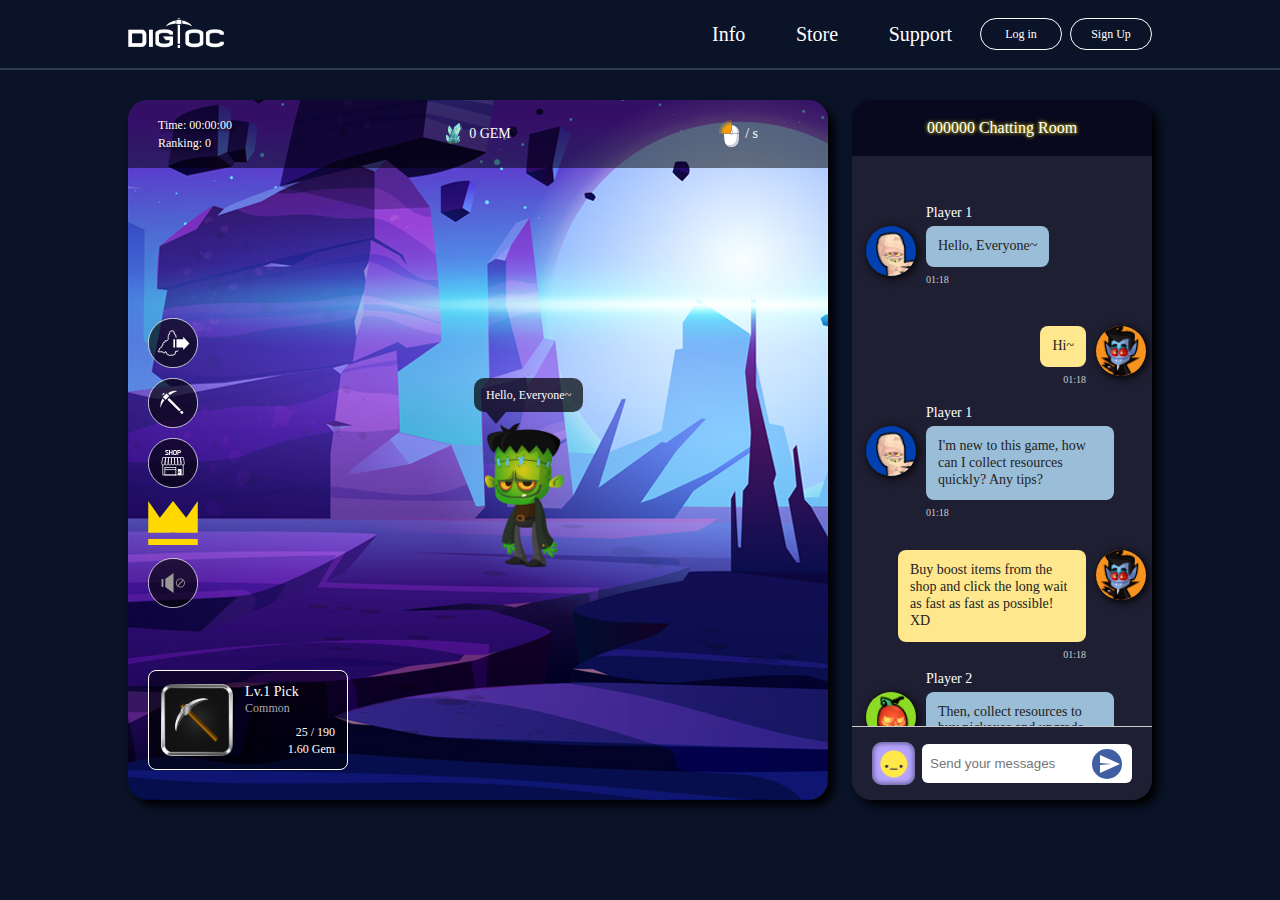
==== index.html @ 60925872 "반응형 하기전, 트레이드 인벤토리 ui 완료" ====
<!DOCTYPE html>
<html lang="en">
<head>
    <meta charset="UTF-8">
    <meta http-equiv="X-UA-Compatible" content="IE=edge">
    <meta name="viewport" content="width=device-width, initial-scale=1.0, user-scalable=no, maximum-scale=1.0">
    <title>DIGTOC</title>
    <link rel="stylesheet" href="css/font.css">
    <link rel="stylesheet" href="css/reset.css">
    <link rel="stylesheet" href="css/digtoc_style.css">
    <link rel="stylesheet" href="css/game_style.css">
    <link rel="stylesheet" href="css/chat_style.css">
    <link rel="stylesheet" href="css/game_responsive.css" media="screen and (max-width: 1023px)">
    <link rel="stylesheet" href="css/game_info.css">
    <!-- <link rel="stylesheet" href="css/game_responsive_mobi.css" media="screen and (max-width: 768px)"> -->

    <script src="https://code.jquery.com/jquery-2.2.4.min.js" integrity="sha256-BbhdlvQf/xTY9gja0Dq3HiwQF8LaCRTXxZKRutelT44=" crossorigin="anonymous"></script>

    <script src="js/common.js" defer></script>
    <script src="js/modal.js" defer></script>
    <script src="js/chat_script.js"></script>
</head>
<body>
    <div id="wrap">
        <header id="header">
            <div class="headerIn">
                <h1 class="logo">
                    <a href="#">
                        <img src="images/logo.png" alt="digtoc">
                    </a>
                </h1>
                <nav class="gnb">
                    <ul>
                        <li>
                            <a href="#">Info</a>
                        </li>
                        <li>
                            <a href="#">Store</a>                            
                        </li>
                        <li>
                            <a href="#">Support</a>
                        </li>
                    </ul>
                </nav>
                <div class="login_wrap">
                    <ul>
                        <li>
                            <a href="#">
                                Log in
                            </a>
                        </li>
                        <li>
                            <a href="#">
                                Sign Up
                            </a>
                        </li>
                    </ul>
                </div>
            </div><!-- headerIn -->
        </header><!-- header -->
        <div id="container">
            <div class="cont1">
                <div class="game_wrap" style="background-image: url('images/background/back1.jpg');">
                    <div class="game_header">
                        <div class="game_headerIn">
                            <div class="play_time_wrap">
                                <p class="marker">
                                    <img class="vip_gold" src="images/ui/vipgold.svg" alt="">
                                    <img class="vip_silver" src="images/ui/vipsilver.svg" alt="">
                                </p>
                                <div class="play_wrap">
                                    <div class="play_time">
                                        Time: <span class="timer">00:00:00</span>
                                    </div>
                                    <div class="play_time_rank">
                                        Ranking: <span class="rank_num">0</span> <i class="up_icon"></i>
                                    </div>
                                </div>
                            </div>
                            <div class="click_speed_wrap">
                                <p>
                                    <span id="clicks"></span> / s
                                </p>
                            </div>
                            <div class="point_wrap">
                                <span id="point_score" class="gem_score"></span> GEM
                            </div>
                            <div class="rank_btn">
                                <button></button>
                            </div>
                        </div>
                    </div><!-- game_header -->
                    <div class="game_container">
                        <div class="now_item">
                            <div class="remaining_amount">
                                <img class="pick" src="images/item/pick_common.png" alt="">
                                <div class="item_info">
                                    <p class="item_level">Lv.1 Pick</p>
                                    <p class="item_rank">
                                        <span class="item_common on">Common</span>
                                        <span class="item_rare">Rare</span>
                                        <span class="item_legend">Legend</span>
                                    </p>
                                    <p class="durability">
                                        <span>25</span> / <span>190</span>
                                    </p>
                                    <p class="price">
                                        <span>1.60</span> Gem
                                    </p>
                                </div>
                            </div>
                        </div><!-- 아이템 남은 양 -->
                        <div class="stone_item item1">
                            <img src="images/background/digtoc_gui.png" alt="">
                        </div><!-- 광맥 이미지1 -->
                        <div class="stone_item item2">
                            <img src="images/background/digtoc_gui.png" alt="">
                        </div><!-- 광맥 이미지2 -->
                        <div class="boost_200">
                            <span class="boost_icon"></span>
                            <div class="gauge_wrap">
                                <p class="gauge"></p>
                                <span class="percent">200%</span>
                                <span class="boost_timer">00:00:00</span>
                            </div>
                        </div><!-- 부스트 영역 -->
                        <div class="menu_list">
                            <ul>
                                <li>
                                    <button class="ch_change_btn"></button>
                                </li><!-- 채널변경 -->
                                <li>
                                    <button class="inventory_btn"></button>
                                </li><!-- 인벤토리 -->
                                <li>
                                    <button class="shop_btn"></button>
                                </li><!-- 상점 -->
                                <li>
                                    <button class="rank_btn"></button>
                                </li><!-- 랭킹 -->
                                <li>
                                    <button class="audio_btn"></button>
                                    <audio class="audio" src="audio/sound.wav" autoplay></audio>
                                </li><!-- 오디오 -->
                            </ul>
                        </div><!-- 메뉴 버튼 리스트-->
                        <div class="cont_ranking">
                            <div class="ranking_inner">
                                <ul>
                                    <li>
                                        <p class="ch_img">
                                            <img src="images/character/character1_profile.png" alt="">
                                        </p>
                                        <p class="ch_item">
                                            <img src="images/item/pick_legend.png" alt="">
                                        </p>
                                        <div class="percent_wrap">
                                            <p class="gem_gauge">
                                                <span></span>
                                            </p>
                                            <p class="click_gauge">
                                                <span></span>
                                            </p>
                                        </div>
                                        <div class="user_score">
                                            <p class="gem_user_score">9,999,99</p>
                                            <p class="click_score">4.5</p>
                                        </div>
                                    </li>
                                    <li>
                                        <p class="ch_img">
                                            <img src="images/character/character2_profile.png" alt="">
                                        </p>
                                        <p class="ch_item">
                                            <img src="images/item/pick_legend.png" alt="">
                                        </p>
                                        <div class="percent_wrap">
                                            <p class="gem_gauge">
                                                <span></span>
                                            </p>
                                            <p class="click_gauge">
                                                <span></span>
                                            </p>
                                        </div>
                                        <div class="user_score">
                                            <p class="gem_user_score">8,888,88</p>
                                            <p class="click_score">6.5</p>
                                        </div>
                                    </li>
                                    <li>
                                        <p class="ch_img">
                                            <img src="images/character/character3_profile.png" alt="">
                                        </p>
                                        <p class="ch_item">
                                            <img src="images/item/pick_common.png" alt="">
                                        </p>
                                        <div class="percent_wrap">
                                            <p class="gem_gauge">
                                                <span></span>
                                            </p>
                                            <p class="click_gauge">
                                                <span></span>
                                            </p>
                                        </div>
                                        <div class="user_score">
                                            <p class="gem_user_score">7,777,77</p>
                                            <p class="click_score">2.5</p>
                                        </div>
                                    </li>
                                    <li>
                                        <p class="ch_img">
                                            <img src="images/character/character4_profile.png" alt="">
                                        </p>
                                        <p class="ch_item">
                                            <img src="images/item/pick_rare.png" alt="">
                                        </p>
                                        <div class="percent_wrap">
                                            <p class="gem_gauge">
                                                <span></span>
                                            </p>
                                            <p class="click_gauge">
                                                <span></span>
                                            </p>
                                        </div>
                                        <div class="user_score">
                                            <p class="gem_user_score">6,666,66</p>
                                            <p class="click_score">6.8</p>
                                        </div>
                                    </li>
                                    <li>
                                        <p class="ch_img">
                                            <img src="images/character/character5_profile.png" alt="">
                                        </p>
                                        <p class="ch_item">
                                            <img src="images/item/pick_rare.png" alt="">
                                        </p>
                                        <div class="percent_wrap">
                                            <p class="gem_gauge">
                                                <span></span>
                                            </p>
                                            <p class="click_gauge">
                                                <span></span>
                                            </p>
                                        </div>
                                        <div class="user_score">
                                            <p class="gem_user_score">55,55</p>
                                            <p class="click_score">8.5</p>
                                        </div>
                                    </li>
                                    <li>
                                        <p class="ch_img">
                                            <img src="images/character/character6_profile.png" alt="">
                                        </p>
                                        <p class="ch_item">
                                            <img src="images/item/pick_common.png" alt="">
                                        </p>
                                        <div class="percent_wrap">
                                            <p class="gem_gauge">
                                                <span></span>
                                            </p>
                                            <p class="click_gauge">
                                                <span></span>
                                            </p>
                                        </div>
                                        <div class="user_score">
                                            <p class="gem_user_score">44,44</p>
                                            <p class="click_score">2.2</p>
                                        </div>
                                    </li>
                                </ul>
                                <div class="user_item_info">
                                    <img class="pick" src="images/item/pick_legend.png" alt="">
                                    <div class="item_info">
                                        <p class="item_level">Lv.1 Pick</p>
                                        <p class="item_rank">
                                            <span class="item_common">Common</span>
                                            <span class="item_rare">Rare</span>
                                            <span class="item_legend on">Legend</span>
                                        </p>
                                        <p class="durability">
                                            <span>25</span> / <span>190</span>
                                        </p>
                                        <p class="price">
                                            <span>1.60</span> Gem
                                        </p>
                                    </div>
                                </div>
                            </div>
                        </div><!-- 컨테이너 랭킹 -->
                        <div class="ch_wrap">
                            <div class="ch ch1">
                                <img class="on" src="images/character/character7_stand.png" alt="">
                                <img src="images/character/character7_motion2.png" alt="">
                                <!-- <audio class="hit_audio" src="audio/hit.mp3"></audio> -->
                                <span class="user_text">Hello, Everyone~</span>
                            </div>
                        </div><!-- 캐릭터 -->
                    </div><!-- 게임 컨테이너 -->
                    <!-- ====== 모달 시작 ====== -->
                    <!-- 컨테이너 메인 모달 -->
                    <div class="inven_modal">
                        <div class="inven_header">
                            <button class="back_btn">Back to Game</button>
                            <p class="inven_name">INVENTORY</p>
                            <div class="point_wrap">
                                <span id="inven_point_score" class="gem_score">0.00</span> GEM
                            </div>
                        </div>
                        <div class="inven_container">
                            <div class="upgrade_wrap">
                                <p class="equip">
                                    <span>EQUIP</span>
                                </p>
                                <div class="preview_item">
                                    <img src="images/item/pick_common.png" alt="">
                                </div>
                                <p class="item_level">
                                    Lv.1 Pick
                                    <span class="lock_btn"></span>
                                </p>
                                <p class="item_rank">
                                    <span class="item_common on">Common</span>
                                    <span class="item_rare">Rare</span>
                                    <span class="item_legend">Legend</span>
                                </p>
                                <p class="durability">
                                    Durability: <span>25</span> / <span>190</span>
                                </p>
                                <p class="price">
                                    Mining: <span>0.01</span> Gem
                                </p>
                                <div class="btn_wrap">
                                    <button type="button" class="useitem_btn">Use</button>
                                    <button type="button" class="equip_btn">Equip</button>
                                    <button type="button" class="repair on">Repair</button>
                                    <button type="button" class="Upgrade on">Upgrade</button>
                                    <button type="button" class="mint_item_btn on">Mint an Item</button>
                                    <button type="button" class="upgrade_now">Upgrade Now</button>
                                    <button type="button" class="up_cancel">Cancel</button>
                                </div>
                            </div>
                            <div class="flex_right">
                                <div class="item_list_wrap">
                                    <div class="item_tab_btn">
                                        <ul>
                                            <li class="on">All</li>
                                            <li class="on">Item</li>
                                            <li class="on">Mining Tool</li>
                                            <li class="upgrade_tab_btn">Upgrade</li>
                                        </ul>
                                    </div>
                                    <div class="item_list">
                                        <ul>
                                            <!-- <li>
                                                <div class="item_wrap">
                                                    <img src="images/item/pick_common.png">
                                                    <p class="item_level">+7</p>
                                                    <p class="item_lock"></p>
                                                    <div class="item_info">
                                                        <p class="durability">
                                                            <span class="now_durability">240</span> / <span class="max_durability">240</span>
                                                        </p>
                                                        <p class="price">
                                                            <span class="mining_gem">1.60</span> Gem
                                                        </p>
                                                    </div>
                                                </div>
                                                <span class="equip_img target_img"></span>
                                            </li> -->
                                        </ul><!-- 인벤토리 아이템 리스트 -->
                                    </div>
                                </div>
                                <div class="next_minting">
                                    <div class="next_inner">
                                        <span>Let's get<br>
                                            Mining Tools
                                        </span>
                                        <button type="button" class="go_tools"></button>
                                    </div>
                                </div>
                            </div>
                        </div><!-- inven_inner -->
                        <div class="upgrade_complete">
                            <div class="complete_inner">
                                <p class="complete_title">Upgrade Complete!</p>
                                <p class="complete_item">
                                    <img src="images/item/pick_common.png" alt="">
                                </p>
                                <p class="item_name">
                                    Pick
                                    <span class="item_rank">Common</span>
                                </p>
                                <p class="item_level">
                                    <span>Lv.1</span>
                                    ->
                                    <span>Lv.2</span>
                                </p>
                            </div>
                        </div><!-- upgrade_complete -->
                    </div><!-- inven modal -->
                    <div class="shop_modal">
                        <div class="shop_header">
                            <button class="back_btn">Back to Game</button>
                            <p class="shop_name">SHOP</p>
                            <div class="point_wrap">
                                <span id="shop_point_score" class="gem_score">0.00</span> GEM
                            </div>
                        </div>
                        <div class="shop_container">
                            <div class="shop_menu_btn">
                                <ul>
                                    <li class="on">
                                        <button type="button">PACKAGE</button>
                                    </li>
                                    <li>
                                        <button type="button">ITEM</button>
                                    </li>
                                    <li>
                                        <button type="button">MINING TOOL</button>
                                    </li>
                                </ul>
                            </div>
                            <div class="content_wrap">
                                <div class="package_content">
                                    <ul>
                                        <li class="vip_silver_wrap">
                                            <div class="vip_silver">
                                                <img src="images/ui/vipsilver.svg" alt="">
                                                7 days every day<br>
                                                Permanent Booster 10%<br>
                                                Auto click 1 hour 1 piece<br>
                                                2ea 200% 1 hour boosters
                                            </div>
                                            <p>
                                                <span class="price">5,000</span>
                                            </p>
                                        </li>
                                        <li class="vip_gold_wrap">
                                            <div class="vip_gold">
                                                <img src="images/ui/vipgold.svg" alt="">
                                                7 days every day<br>
                                                Always Boost 30%<br>
                                                Auto click 1 hour 5 photos<br>
                                                5ea 200% 1 hour boosters
                                            </div>
                                            <p>
                                                <span class="price">8,000</span>
                                            </p>
                                        </li>
                                    </ul>
                                </div><!-- package_content -->
                                <div class="item_content">
                                    <div class="booster_list">
                                        <div class="list_title">
                                            Booster
                                        </div>
                                        <ul>
                                            <li class="shop_item_buy">
                                                <div class="item">
                                                    <img src="images/item/booster_10m.png" alt="">
                                                    Mining 100% UP / 10M
                                                </div>
                                                <p class="price_wrap">
                                                    <span class="price">200</span>
                                                </p>
                                            </li>
                                            <li class="shop_item_buy">
                                                <div class="item">
                                                    <img src="images/item/booster_1h.png" alt="">
                                                    Mining 200% UP / 1H
                                                </div>
                                                <p class="price_wrap">
                                                    <span class="price">200</span>
                                                </p>
                                            </li>
                                        </ul>
                                    </div>
                                    <div class="auto_list">
                                        <div class="list_title">
                                            Auto Click
                                        </div>
                                        <ul>
                                            <li class="shop_item_buy">
                                                <div class="item">
                                                    <img src="images/item/auto_click_10m.png" alt="">
                                                    Auto Click / 10M
                                                </div>
                                                <p class="price_wrap">
                                                    <span class="price">200</span>
                                                </p>
                                            </li>
                                            <li class="shop_item_buy">
                                                <div class="item">
                                                    <img src="images/item/auto_click_1h.png" alt="">
                                                    Auto Click / 1H
                                                </div>
                                                <p class="price_wrap">
                                                    <span class="price">200</span>
                                                </p>
                                            </li>
                                        </ul>
                                    </div>
                                </div><!-- item_content -->
                                <div class="tool_content">
                                    <ul>
                                        <li>
                                            <div class="box_wrap">
                                                <img src="images/ui/premium_box.png" alt="">
                                                <p class="box_title">Premium Box</p>
                                                <span class="box_info">
                                                    (Rare 80%, Legend 20%)
                                                </span>
                                                <div class="price_wrap">
                                                    <span class="price">1,000</span>
                                                </div>
                                            </div>
                                        </li>
                                        <li>
                                            <div class="box_wrap">
                                                <img src="images/ui/vip_box.png" alt="">
                                                <p class="box_title">VIP Box</p>
                                                <span class="box_info">
                                                    (Normal 80%, Rare 20%)
                                                </span>
                                                <div class="price_wrap">
                                                    <span class="price">800</span>
                                                </div>
                                            </div>
                                        </li>
                                    </ul>
                                    <div class="go_opensea">
                                        <span class="speack_icon"></span>
                                        <p class="text">
                                            Didn't find the item you want?<br>
                                            Buy your favorite items from <strong>OpenSea!</strong>
                                        </p>
                                        <button type="button" class="opensea_btn">
                                            Buy to<br>
                                            OpenSea.io
                                        </button>
                                    </div>
                                </div>
                            </div><!-- content_wrap -->
                        </div>
                    </div><!-- shop modal -->
                    <div class="ranking_modal">
                        <div class="ranking_wrap">
                            <button type="button" class="ranking_pop_close"></button>
                            <div class="ranking_pop_inner">
                                <p class="rank_pop_title">
                                    <span>Global Ranking</span>
                                </p>
                                <ul class="rank_tab_btn">
                                    <li class="on">
                                        <button type="button">Total Mining</button>
                                    </li>
                                    <li>
                                        <button type="button">Total Play Time</button>    
                                    </li>
                                </ul>
                                <div class="list_wrap">
                                    <div class="ranking_pop_list on">
                                        <div class="list_name">
                                            <p>ID</p>
                                            <p>Total Mining</p>
                                        </div>
                                        <div class="rank_list">
                                            <ul>
                                                <li>
                                                    <span class="rank_num">1</span>
                                                    <p class="user_id">Mining King</p>
                                                    <p class="user_score">99,999,99</p>
                                                </li>
                                                <li>
                                                    <span class="rank_num">2</span>
                                                    <p class="user_id">Mining Master</p>
                                                    <p class="user_score">88,888,88</p>
                                                </li>
                                                <li>
                                                    <span class="rank_num">3</span>
                                                    <p class="user_id">Insane Clicker</p>
                                                    <p class="user_score">77,777,77</p>
                                                </li>
                                                <li>
                                                    <span class="rank_num">4</span>
                                                    <p class="user_id">Player 4</p>
                                                    <p class="user_score">66,666,66</p>
                                                </li>
                                                <li>
                                                    <span class="rank_num">5</span>
                                                    <p class="user_id">Player 5</p>
                                                    <p class="user_score">55,555,55</p>
                                                </li>
                                                <li>
                                                    <span class="rank_num">6</span>
                                                    <p class="user_id">Player 6</p>
                                                    <p class="user_score">44,444,44</p>
                                                </li>
                                                <li>
                                                    <span class="rank_num">7</span>
                                                    <p class="user_id">Player 7</p>
                                                    <p class="user_score">33,333,33</p>
                                                </li>
                                            </ul>
                                        </div>
                                        <div class="my_rank">
                                            <span class="rank_num">95</span>
                                            <p class="user_id">Player ID</p>
                                            <p class="point_wrap">
                                                <span id="rank_score" class="gem_score">0.00</span>
                                            </p>
                                        </div>
                                    </div><!-- ranking_pop -->
                                    <div class="playtime_pop_list">
                                        <div class="list_name">
                                            <p>ID</p>
                                            <p>Play Time</p>
                                        </div>
                                        <div class="time_list">
                                            <ul>
                                                <li>
                                                    <span class="rank_num">1</span>
                                                    <p class="user_id">Mining King</p>
                                                    <p class="time_score">10:20:59</p>
                                                </li>
                                                <li>
                                                    <span class="rank_num">2</span>
                                                    <p class="user_id">Mining Master</p>
                                                    <p class="time_score">09:14:44</p>
                                                </li>
                                                <li>
                                                    <span class="rank_num">3</span>
                                                    <p class="user_id">Insane Clicker</p>
                                                    <p class="time_score">09:11:32</p>
                                                </li>
                                                <li>
                                                    <span class="rank_num">4</span>
                                                    <p class="user_id">Player 4</p>
                                                    <p class="time_score">08:21:22</p>
                                                </li>
                                                <li>
                                                    <span class="rank_num">5</span>
                                                    <p class="user_id">Player 5</p>
                                                    <p class="time_score">08:10:43</p>
                                                </li>
                                                <li>
                                                    <span class="rank_num">6</span>
                                                    <p class="user_id">Player 6</p>
                                                    <p class="time_score">07:32:12</p>
                                                </li>
                                                <li>
                                                    <span class="rank_num">7</span>
                                                    <p class="user_id">Player 7</p>
                                                    <p class="time_score">06:21:54</p>
                                                </li>
                                            </ul>
                                        </div>
                                        <div class="my_rank">
                                            <span class="rank_num">95</span>
                                            <p class="user_id">Player ID</p>
                                            <p class="point_wrap">
                                                <span id="time_score">04.32:13</span>
                                            </p>
                                        </div>
                                    </div><!-- playtime_pop -->
                                </div>
                            </div>
                        </div>
                    </div><!-- ranking_modal -->
                    <div class="repair_modal alert_modal">
                        <div class="repair_wrap">
                            <div class="repair_inner">
                                <p class="repair_ques">
                                    Repair costs are consumed.<br>
                                    Are you sure you want to fix it?
                                </p>
                                <p class="price_wrap">
                                    <span class="price">25</span>
                                    GEM
                                </p>
                                <div class="button_wrap">
                                    <button type="button" class="confirm" id="repair_buy_confirm">Confirm</button>
                                    <button type="button" class="cancel">Cancel</button>
                                </div>
                            </div>
                        </div>
                    </div><!-- repair_modal -->
                    <div class="another_room_modal alert_modal">
                        <div class="another_wrap">
                            <div class="another_inner">
                                <p class="another_ques">
                                    Do you want to move to<br>
                                    another mining room?
                                </p>
                                <div class="button_wrap">
                                    <button type="button" class="confirm" id="change_room_btn">Confirm</button>
                                    <button type="button" class="cancel">Cancel</button>
                                </div>
                            </div>
                        </div>
                    </div><!-- another_room_modal -->

                    <!-- 트레이드 모달 시작 -->
                    <div class="trade_modal">
                        <div class="trade_header">
                            <p class="trade_name">Trade</p>
                            <div class="point_wrap">
                                <span id="trade_point_score" class="gem_score">0.00</span> GEM
                            </div>
                        </div>
                        <div class="trade_container">
                            <div class="my_trade_wrap">
                                <div class="trade_ch my_ch">
                                    <p class="trade_ch_img">
                                        <img src="images/character/trade_character6_profile.png" alt="">
                                    </p>
                                    <span class="my_name">Player 5</span>
                                </div>
                                <div class="trade_item_wrap">
                                    <div class="upload_wrap">
                                        <span>
                                            Upload<br>
                                            Mining Tools
                                        </span>
                                    </div>
                                    <div class="trade_inner_item">
                                        <p class="trade_item">
                                            <img src="images/item/pick_legend.png" alt="">
                                        </p>
                                        <p class="item_level">Lv.1 Pick</p>
                                        <p class="item_rank">
                                            <span class="item_common">Common</span>
                                            <span class="item_rare">Rare</span>
                                            <span class="item_legend on">Legend</span>
                                        </p>
                                        <p class="durability">
                                            <span>240</span> / <span>240</span>
                                        </p>
                                        <p class="price">
                                            <span>1.60</span> Gem
                                        </p>
                                    </div>
                                    <!-- 아이템 잠금 영역 -->
                                    <div class="lock_wrap"></div>
                                </div>
                                <div class="gem_price_wrap">
                                    <input type="number" class="gem_price" value="0.00">
                                </div>
                            </div><!-- my_trade_wrap -->
                            
                            <!-- 트레이드 채팅창 -->
                            <div class="trade_chat_wrap">
                                <div class="trade_chat_inner">
                                    <div class="message_inner">
                                        <div class="system_msg_wrap">
                                            <p>&lt; System &gt;
                                                <span class="system_msg">Player 3 joined the trading room.</span>    
                                            </p>
                                            <p>&lt; System &gt;
                                                <span class="system_msg">Player 2 joined the trading room.</span>
                                            </p>
                                        </div>
                                        <div class="user_message my_msg">
                                            <p class="user_ch">
                                                <img src="images/character/character6_profile.png" alt="">
                                            </p>
                                            <div class="text_box">
                                                <p class="user_text_message">I have 5 level 4 pickaxes. how many would you like to buy?</p>
                                                <span class="send_time">01:18</span>
                                            </div>
                                        </div>
                                        <div class="user_message">
                                            <p class="user_ch user3">
                                                <img src="images/character/character1_profile.png" alt="">
                                            </p>
                                            <div class="text_box">
                                                <p class="user_text_message">Is it possible to trade 3 pieces for 25 gems each??</p>
                                                <span class="send_time">01:18</span>
                                            </div>
                                        </div>
                                        <div class="user_message my_msg">
                                            <p class="user_ch">
                                                <img src="images/character/character6_profile.png" alt="">
                                            </p>
                                            <div class="text_box">
                                                <p class="user_text_message">ok</p>
                                                <span class="send_time">01:18</span>
                                            </div>
                                        </div>
                                    </div>
                                </div><!-- chat_inner -->
                                <div class="trade_message_wrap">
                                    <div class="emoticon_btn">
                                        <button type="button"></button>
                                    </div>
                                    <div class="message_enter">
                                        <form>
                                            <input id="trade_send" type="text" placeholder="Send your messages" autocomplete="off" maxlength="60">
                                            <button type="button" class="submit"></button>
                                        </form>
                                    </div>
                                    <div class="emoticon_wrap">
                                        <ul></ul>
                                    </div>
                                </div>
                            </div><!-- trade_chat_wrap -->
                            <div class="user_trade_wrap">
                                <div class="trade_ch user_ch">
                                    <p class="trade_ch_img">
                                        <img src="images/character/trade_character1_profile.png" alt="">
                                    </p>
                                    <span class="user_name">Player 3</span>
                                </div>
                                <div class="trade_item_wrap">
                                    <div class="upload_wrap">
                                        <span>
                                            Upload<br>
                                            Mining Tools
                                        </span>
                                    </div>
                                    <div class="trade_inner_item">
                                        <p class="trade_item">
                                            <img src="images/item/pick_legend.png" alt="">
                                        </p>
                                        <p class="item_level">Lv.1 Pick</p>
                                        <p class="item_rank">
                                            <span class="item_common">Common</span>
                                            <span class="item_rare">Rare</span>
                                            <span class="item_legend on">Legend</span>
                                        </p>
                                        <p class="durability">
                                            <span>240</span> / <span>240</span>
                                        </p>
                                        <p class="price">
                                            <span>1.60</span> Gem
                                        </p>
                                    </div>
                                    <!-- 아이템 잠금 영역 -->
                                    <div class="lock_wrap"></div>
                                </div>
                                <div class="gem_price_wrap">
                                    <input type="number" class="gem_price" value="0.00">
                                </div>
                            </div><!-- user_trade_wrap -->
                        </div><!-- trade_container -->
                        <div class="trade_btn_wrap">
                            <button class="confirm">Confirm</button>
                            <button class="cancel">Close</button>
                        </div>
                        <!-- 트레이드 인벤토리 시작 -->
                        <div class="trade_inven_wrap">
                            <p class="title">My Inventory</p>
                            <button class="close_btn"></button>
                            <div class="trade_inven_inner">
                                <div class="item_info_wrap">
                                    <div class="preview_item">
                                        <img src="images/item/pick_common.png" alt="">
                                    </div>
                                    <p class="item_level trade">
                                        Lv.1 Pick
                                        <!-- <span class="lock_btn"></span> -->
                                    </p>
                                    <p class="item_rank">
                                        <span class="item_common on">Common</span>
                                        <span class="item_rare">Rare</span>
                                        <span class="item_legend">Legend</span>
                                    </p>
                                    <p class="durability">
                                        <span>25</span> / <span>190</span>
                                    </p>
                                    <p class="price">
                                        <span>0.01</span> Gem
                                    </p>
                                </div>
                                <div class="trade_item_list">
                                    <ul></ul>
                                </div>
                            </div>
                        </div>
                    </div>
                    <!-- 트레이드 모달 끝 -->

                    <!-- 컨테이너 메인 모달 끝 -->
                    <!-- 샵 아이템 모달 시작-->
                    <div class="shop_item_buy_modal alert_modal">
                        <div class="shop_item_wrap">
                            <div class="shop_pop_inner">
                                <p class="pop_title">
                                    <span class="mining100 on">Mining 100% UP / 10M</span>
                                    <span class="mining200">Mining 200% UP / 1H</span>
                                    <span class="auto10m">Auto Click / 10M</span>
                                    <span class="auto1h">Auto Click / 1H</span>
                                </p>
                                <p class="img_wrap">
                                    <img class="mining100 on" src="images/item/booster_10m.png" alt="">
                                    <img class="mining200" src="images/item/booster_1h.png" alt="">
                                    <img class="auto10m" src="images/item/auto_click_10m.png" alt="">
                                    <img class="auto1h" src="images/item/auto_click_1h.png" alt="">
                                </p>
                                <p class="ques">
                                    How many would you like to purchase?
                                </p>
                                <p class="quantity_wrap">
                                    <button type="button" class="left_btn"></button>
                                    <span class="quantity">1</span>
                                    <button type="button" class="right_btn"></button>
                                </p>
                                <p class="price_wrap">
                                    <span class="price">200</span>
                                </p>
                                <div class="button_wrap">
                                    <button type="button" class="buy_btn" id="shop_buy_btn">Buy</button>
                                    <button type="button" class="cancel">Cancel</button>
                                </div>
                            </div>
                        </div>
                    </div><!-- shop_item_buy_modal -->
                    <!-- 샵 아이템 모달 끝 -->

                    <!-- 샵 내부 마이닝 툴 모달 시작 -->
                    <div class="premiumitem_modal alert_modal">
                        <div class="premiumitem_wrap on">
                            <div class="boxitem_inner">
                                <p class="boxitem_ques">
                                    Are you sure<br>
                                    you want to buy it?
                                </p>
                                <p class="img_wrap">
                                    <img src="images/ui/premium_box.png" alt="">
                                </p>
                                <p class="price_wrap">
                                    <span class="premium_price">1000</span>
                                </p>
                                <div class="button_wrap">
                                    <button type="button" class="pre_buy_btn">Buy</button>
                                    <button type="button" class="cancel">Cancel</button>
                                </div>
                            </div>
                        </div>
                    </div>
                    <div class="vipitem_modal alert_modal">
                        <div class="vipitem_wrap">
                            <div class="boxitem_inner">
                                <p class="boxitem_ques">
                                    Are you sure<br>
                                    you want to buy it?
                                </p>
                                <p class="img_wrap">
                                    <img src="images/ui/vip_box.png" alt="">
                                </p>
                                <p class="price_wrap">
                                    <span class="vipbox_price">800</span>
                                </p>
                                <div class="button_wrap">
                                    <button type="button" class="vip_buy_btn">Buy</button>
                                    <button type="button" class="cancel">Cancel</button>
                                </div>
                            </div>
                        </div>
                    </div>
                    <!-- 샵 내부 마이닝 툴 모달 끝 -->

                    <div class="pre_open_modal">
                        <div class="pre_open_wrap">
                            <ul></ul><!-- 샵 프리미엄 랜덤 아이템 리스트 추가영역 -->
                            <p class="open_text">
                                An item has been placed in your inventory.
                            </p>
                        </div>
                    </div><!-- pre_open_modal -->
                    <div class="vip_open_modal">
                        <div class="vip_open_wrap">
                            <ul></ul><!-- 샵 VIP 랜덤 아이템 리스트 추가영역 -->
                            <p class="open_text">
                                An item has been placed in your inventory.
                            </p>
                        </div>
                    </div><!-- vip_open_modal -->
                    <!-- 샵 내부 마이닝 툴 모달 끝 -->

                    <!-- 경고창 모달 시작 -->
                    <div class="trade_alert_modal alert_modal">
                        <div class="trade_alert_wrap">
                            <div class="trade_inner">
                                <p class="trade_ques">
                                    Would you like to request<br>
                                    an trade from this player?
                                </p>
                                <div class="button_wrap">
                                    <button type="button" class="confirm">Confirm</button>
                                    <button type="button" class="cancel">Cancel</button>
                                </div>
                            </div>
                        </div>
                    </div><!-- trade_alert_modal -->
                    <div class="accept_modal alert_modal">
                        <div class="accept_wrap">
                            <div class="accept_inner">
                                <p class="accept_ques">
                                    <span class="player_name">Player 3</span>
                                    <span>
                                        Has applied for this trade.<br>
                                        will you accept?
                                    </span>
                                </p>
                                <div class="button_wrap">
                                    <button type="button" class="accept">Accept</button>
                                    <button type="button" class="cancel">No</button>
                                </div>
                            </div>
                        </div>
                    </div><!-- accept_modal -->
                    <div class="waiting_modal alert_modal">
                        <div class="waiting_wrap">
                            <div class="waiting_inner">
                                <p class="waiting_ques">
                                    <span>Waiting...</span>
                                    <span>Waiting for a response from the player.</span>
                                </p>
                                <div class="button_wrap">
                                    <button type="button" class="cancel">Cancel</button>
                                </div>
                            </div>
                        </div>
                    </div><!-- waiting_modal -->
                    <div class="immediately_repair_modal alert_modal">
                        <div class="immediately_wrap">
                            <div class="immediately_inner">
                                <p class="immediately_ques">
                                    <span>The mining toll is damaged!</span>
                                    <span>Mining is reduced by 10%</span>
                                </p>
                                <div class="button_wrap">
                                    <button type="button" class="repair_now">Repair Now</button>
                                    <button type="button" class="cancel">Cancel</button>
                                </div>
                            </div>
                        </div>
                    </div><!-- immediately_repair_modal -->
                    <!-- 인벤토리 모달 -->
                    <div class="repair_fail_modal alert_modal">
                        <div class="fail_wrap">
                            <div class="fail_inner">
                                <p class="fail_ques">
                                    Not repaired!
                                    <span>Please try again after repairing the item.</span>
                                </p>
                                <div class="button_wrap">
                                    <button type="button" class="cancel">Cancel</button>
                                </div>
                            </div>
                        </div>
                    </div><!-- repair_fail_modal -->
                    <div class="minting_ques_modal alert_modal">
                        <div class="minting_wrap">
                            <div class="minting_inner">
                                <p class="minting_ques">
                                    <span>Are you sure you want to mint this item?</span>
                                    <span>This will lead to an external pop-up window.</span>
                                </p>
                                <div class="button_wrap">
                                    <button type="button" class="mint_now">Mint</button>
                                    <button type="button" class="cancel">Cancel</button>
                                </div>
                            </div>
                        </div>
                    </div><!-- minting_ques_modal -->
                    <!-- 인벤토리 모달 끝 -->
                    <div class="silver_buy_modal alert_modal" id="silver_pop">
                        <div class="package_buy_wrap">
                            <div class="package_buy_inner">
                                <p class="package_buy_ques">
                                    Are you sure<br>
                                    you want to but it? Silver
                                </p>
                                <div class="button_wrap">
                                    <button type="button" class="buy_btn" id="sliver_buy_btn">Buy</button>
                                    <button type="button" class="cancel">Cancel</button>
                                </div>
                            </div>
                        </div>
                    </div><!-- silver_buy_modal -->
                    <div class="gold_buy_modal alert_modal" id="gold_pop">
                        <div class="package_buy_wrap">
                            <div class="package_buy_inner">
                                <p class="package_buy_ques">
                                    Are you sure<br>
                                    you want to but it? Gold
                                </p>
                                <div class="button_wrap">
                                    <button type="button" class="buy_btn" id="gold_buy_btn">Buy</button>
                                    <button type="button" class="cancel">Cancel</button>
                                </div>
                            </div>
                        </div>
                    </div><!-- gold_buy_modal -->
                    <div class="complete_buy_modal">
                        <div class="comp_wrap">
                            <div class="comp_inner">
                                <p class="comp_ques">
                                    <span>Your purchase is complete!</span>
                                    <span>A package effect has been applied.</span>
                                </p>
                                <div class="button_wrap">
                                    <button type="button" class="confirm">Confirm</button>
                                </div>
                            </div>
                        </div>
                    </div><!-- complete_buy_modal -->
                    
                    <div class="shop_complete_modal alert_modal">
                        <div class="comp_wrap">
                            <div class="comp_inner">
                                <p class="comp_ques">
                                    <span>Your purchase is complete!</span>
                                    <span>
                                        An item has been placed in your inventory.<br>
                                        Are you using it right now?
                                    </span>
                                </p>
                                <div class="button_wrap">
                                    <button type="button" class="use_now">Use Now</button>
                                    <button type="button" class="cancel">Close</button>
                                </div>
                            </div>
                        </div>
                    </div><!-- shop_complete_modal -->
                    <div class="shop_use_modal alert_modal">
                        <div class="shop_use_wrap">
                            <div class="use_inner">
                                <p class="use_ques">
                                    Are you sure<br>
                                    you want to use this item?
                                </p>
                                <div class="button_wrap">
                                    <button type="button" class="confirm" id="use_buy_confirm">Confirm</button>
                                    <button type="button" class="cancel">Cancel</button>
                                </div>
                            </div>
                        </div>
                    </div><!-- shop_use_modal -->
                    
                    <!-- 실패시 공통 모달 -->
                    <div class="fail_modal alert_modal">
                        <div class="fail_wrap">
                            <div class="fail_inner">
                                <p class="fail_ques">
                                    Out of Resources!
                                </p>
                                <div class="button_wrap">
                                    <button type="button" class="cancel">Cancel</button>
                                </div>
                            </div>
                        </div>
                    </div><!-- fail_modal -->
                    <div class="repair_moneyfail_modal alert_modal">
                        <div class="fail_wrap">
                            <div class="fail_inner">
                                <p class="fail_ques">
                                    <span>Repair Failed!</span>
                                    <span>Out of Resources!</span>
                                </p>
                                <div class="button_wrap">
                                    <button type="button" class="cancel">Cancel</button>
                                </div>
                            </div>
                        </div>
                    </div><!-- repair_moneyfail_modal -->
                    <div class="player_cancel_modal alert_modal">
                        <div class="player_cancel_wrap">
                            <div class="player_cancel_inner">
                                <p class="player_cancel_ques">
                                    A player's trade<br>
                                    request has been cancelled.
                                </p>
                                <div class="button_wrap">
                                    <button type="button" class="cancel">Confirm</button>
                                </div>
                            </div>
                        </div>
                    </div><!-- player_cancel_modal -->
                </div>
                <!-- 채팅 영역 -->
                <div class="chat_wrap">
                    <div class="chat_wrap_in">
                        <div class="room_number">
                            <p><span>000000</span> Chatting Room</p>
                            <button type="button" class="chat_open"></button>
                            <button type="button" class="chat_close"></button>
                        </div>
                        <div class="chat_inner">
                            <div class="message_inner">
                                <div class="user_message">
                                    <p class="user_ch">
                                        <img src="images/character/character5_profile.png" alt="">
                                    </p>
                                    <div class="user_name_wrap">
                                        <span class="user_name">Player 1</span>
                                    </div>
                                    <div class="text_box">
                                        <p class="user_text_message">Hello, Everyone~</p>
                                        <span class="send_time">01:18</span>
                                    </div>
                                    <div class="user_menu">
                                        <button class="whisper_btn">Whisper</button>
                                        <button class="trade_btn">Trade</button>
                                    </div>
                                </div>
                                <div class="user_message my_msg">
                                    <p class="user_ch">
                                        <img src="images/character/character6_profile.png" alt="">
                                    </p>
                                    <div class="text_box">
                                        <p class="user_text_message">Hi~</p>
                                        <span class="send_time">01:18</span>
                                    </div>
                                    <div class="user_menu">
                                        <button class="whisper_btn">Whisper</button>
                                        <button class="trade_btn">Trade</button>
                                    </div>
                                </div>
                                <div class="user_message">
                                    <p class="user_ch">
                                        <img src="images/character/character5_profile.png" alt="">
                                    </p>
                                    <div class="user_name_wrap">
                                        <span class="user_name">Player 1</span>
                                    </div>
                                    <div class="text_box">
                                        <p class="user_text_message">I'm new to this game, how can I collect resources quickly? Any tips?</p>
                                        <span class="send_time">01:18</span>
                                    </div>
                                    <div class="user_menu">
                                        <button class="whisper_btn">Whisper</button>
                                        <button class="trade_btn">Trade</button>
                                    </div>
                                </div>
                                <div class="user_message my_msg">
                                    <p class="user_ch">
                                        <img src="images/character/character6_profile.png" alt="">
                                    </p>
                                    <div class="text_box">
                                        <p class="user_text_message">Buy boost items from the shop and click the long wait as fast as fast as possible! XD</p>
                                        <span class="send_time">01:18</span>
                                    </div>
                                    <div class="user_menu">
                                        <button class="whisper_btn">Whisper</button>
                                        <button class="trade_btn">Trade</button>
                                    </div>
                                </div>
                                <div class="user_message user2">
                                    <p class="user_ch">
                                        <img src="images/character/character3_profile.png" alt="">
                                    </p>
                                    <div class="user_name_wrap">
                                        <span class="user_name">Player 2</span>
                                    </div>
                                    <div class="text_box">
                                        <p class="user_text_message">Then, collect resources to buy pickaxes and upgrade them.</p>
                                        <span class="send_time">01:19</span>
                                    </div>
                                    <div class="user_menu">
                                        <button class="whisper_btn">Whisper</button>
                                        <button class="trade_btn">Trade</button>
                                    </div>
                                </div>
                                <div class="user_message user3 whisper">
                                    <p class="user_ch">
                                        <img src="images/character/character1_profile.png" alt="">
                                    </p>
                                    <div class="user_name_wrap">
                                        <span class="user_name">Player 5</span>
                                        <span class="whisper_color">Whisper</span>
                                    </div>
                                    <div class="text_box">
                                        <p class="user_text_message">Hi, do you have a pickaxe of level 5 or higher of legend rank??</p>
                                        <span class="send_time">01:19</span>
                                    </div>
                                    <div class="user_menu">
                                        <button class="whisper_btn">Whisper</button>
                                        <button class="trade_btn">Trade</button>
                                    </div>
                                </div>
                                <div class="user_message my_msg">
                                    <p class="user_ch">
                                        <img src="images/character/character6_profile.png" alt="">
                                    </p>
                                    <div class="text_box">
                                        <p class="user_text_message">I need to rest now</p>
                                        <span class="send_time">01:20</span>
                                    </div>
                                    <div class="user_menu">
                                        <button class="whisper_btn">Whisper</button>
                                        <button class="trade_btn">Trade</button>
                                    </div>
                                </div>
                                <div class="user_message my_msg whisper">
                                    <p class="user_ch">
                                        <img src="images/character/character6_profile.png" alt="">
                                    </p>
                                    <div class="user_name_wrap">
                                        <span class="whisper_color">Whisper To</span>
                                        <span class="user_name">Player 5</span>
                                    </div>
                                    <div class="text_box">
                                        <p class="user_text_message">Yes</p>
                                        <span class="send_time">01:20</span>
                                    </div>
                                    <div class="user_menu">
                                        <button class="whisper_btn">Whisper</button>
                                        <button class="trade_btn">Trade</button>
                                    </div>
                                </div>
                                <div class="user_message my_msg whisper">
                                    <p class="user_ch">
                                        <img src="images/character/character6_profile.png" alt="">
                                    </p>
                                    <div class="user_name_wrap">
                                        <span class="whisper_color">Whisper To</span>
                                        <span class="user_name">Player 5</span>
                                    </div>
                                    <div class="text_box">
                                        <p class="user_text_message">I'll trade you</p>
                                        <span class="send_time">01:20</span>
                                    </div>
                                    <div class="user_menu">
                                        <button class="whisper_btn">Whisper</button>
                                        <button class="trade_btn">Trade</button>
                                    </div>
                                </div>
                                <div class="user_message user3 whisper">
                                    <p class="user_ch">
                                        <img src="images/character/character1_profile.png" alt="">
                                    </p>
                                    <div class="user_name_wrap">
                                        <span class="user_name">Player 5</span>
                                        <span class="whisper_color">Whisper</span>
                                    </div>
                                    <div class="text_box">
                                        <p class="user_text_message">ok</p>
                                        <span class="send_time">01:20</span>
                                    </div>
                                    <div class="user_menu">
                                        <button class="whisper_btn">Whisper</button>
                                        <button class="trade_btn">Trade</button>
                                    </div>
                                </div>
                            </div>
                        </div><!-- chat_inner -->
                        <div class="message_wrap">
                            <div class="emoticon_btn">
                                <button type="button"></button>
                            </div>
                            <div class="message_enter">
                                <form>
                                    <input id="send" type="text" placeholder="Send your messages" autocomplete="off" maxlength="60">
                                    <button type="button" class="submit"></button>
                                </form>
                            </div>
                        </div>
                        <div class="emoticon_wrap">
                            <ul></ul>
                        </div>
                    </div>
                </div><!-- chat_wrap -->
            </div>
            <!-- mint modal 시작 -->
            <div class="mint_modal">
                <p class="head_title">DIGTOC - Mint an Item
                    <button class="mint_close_btn"></button>
                </p>
                <div class="mint_wrap">
                    <div class="item_area">
                        <p class="mint_item">
                            <img src="images/item/pick_legend.png" alt="">
                        </p>
                        <p class="item_level">Lv.1 Pick</p>
                        <p class="item_rank">
                            <span class="item_common">Common</span>
                            <span class="item_rare">Rare</span>
                            <span class="item_legend on">Legend</span>
                        </p>
                        <p class="unit_price">
                            Unit Price : <span>0.01</span> <span>ETH</span>
                        </p>
                        <button class="mint_btn">Mint Now</button>
                    </div>
                    <div class="mint_explan">
                        <div class="explan_inner">
                            <p class="explan_title">DIGTOC Item Minting Guide</p>
                            <div class="sale_area">
                                <p class="sub_title">[Sale]</p>
                                <p class="contents_text">Equipment minted with NFT can be sold on exchanges such as OpenSea.io. Even after converting to NFT, you can use the equipment as long as you have it. If you hand over the equipment to someone else, the equipment is automatically released and automatically replaced with the most efficient equipment you have.</p>
                            </div>
                            <div class="purchase_area">
                                <p class="sub_title">[Purchase]</p>
                                <p class="contents_text">
                                    Purchased equipment is immediately reflected and added to Inventory when you log in to the site through MetaMask.
                                </p>
                            </div>
                            <div class="ontheweb_area">
                                <p class="sub_title">On the web</p>
                                <p class="contents_text">
                                    <span>1. At the time of purchase, DIGTOC are randomly selected and randomly distributed.</span>
                                    <span>2. The total purchase amount is changed according to the quantity requested, and exchange or refund is not possible after purchase.</span>
                                    <span>3. Purchases are made only with MetaMask, and cannot be purchased with other wallets.</span>
                                    <span>4. EtherBucks payments may be delayed depending on the Ethereum network speed. (about 1 hour)</span>
                                </p>
                            </div>
                            <div class="onthemobile_area">
                                <p class="sub_title">On the mobile</p>
                                <p class="contents_text">
                                    <span>1. Open Metamask App on Mobile</span>
                                    <span>2. Click on the top left menu button</span>
                                    <span>3. Select Browser</span>
                                    <span>4. Click the top and input DIGTOC url (https://digtoc.io)</span>
                                    <span>5. On the Digtoc site, click on mint now.</span>
                                    <span>6. Sign Metamask</span>
                                </p>
                            </div>
                        </div>
                    </div>
                </div>
            </div><!-- mint modal -->
            <!-- 민팅 완료 모달 시작 -->
            <div class="mint_success_modal">
                <p class="head_title">DIGTOC - Mint an Item
                    <button class="mint_close_btn success"></button>
                </p>
                <div class="mint_success_wrap">
                    <div class="inner_title">
                        Minting was successful!
                    </div>
                    <div class="item_area">
                        <p class="mint_item">
                            <img src="images/item/pick_legend.png" alt="">
                        </p>
                        <div class="item_info">
                            <p class="item_level">Lv.1 Pick</p>
                            <p class="item_rank">
                                <span class="item_common">Common</span>
                                <span class="item_rare">Rare</span>
                                <span class="item_legend on">Legend</span>
                            </p>
                            <p class="unit_price">
                                Unit Price : <span>0.01</span> <span>ETH</span>
                            </p>
                        </div>
                    </div>
                    <div class="mint_explan">
                        <div class="explan_inner">
                            <div class="sale_area">
                                <p class="sub_title">[Sale]</p>
                                <p class="contents_text">Equipment minted with NFT can be sold on exchanges such as OpenSea.io. Even after converting to NFT, you can use the equipment as long as you have it. If you hand over the equipment to someone else, the equipment is automatically released and automatically replaced with the most efficient equipment you have.</p>
                            </div>
                            <div class="purchase_area">
                                <p class="sub_title">[Purchase]</p>
                                <p class="contents_text">
                                    Purchased equipment is immediately reflected and added to Inventory when you log in to the site through MetaMask.
                                </p>
                            </div>
                        </div>
                    </div>
                    <button class="back_game"><span>Back to game</span></button>
                </div>
            </div><!-- mint_success_modal -->
        </div><!-- container -->
        <footer id="footer"></footer><!-- footer -->
        
        
    </div><!-- wrap -->
</body>
</html>
---- css/font.css ----
@charset "utf-8";

@font-face {
    src: url('../font/sebang.otf') format('opentype');
    font-family: "sebang";
}

@font-face {
    src: url('../font/sebang-bold.otf') format('opentype');
    font-family: "sebang-bold";
}
---- css/digtoc_style.css ----
@charset "utrf-8";

#wrap{background: #0b1329;}


/* ========== header ========== */
#header{border-bottom: 2px solid #2f3950; margin-bottom: 30px;}

.headerIn{position: relative; width: 1024px; margin: 0 auto; height: 68px;}

.logo{width: 96px; height: 26px; padding-top: 18px;}
.logo a{display: block;}

.gnb{width: 240px; position: absolute; top: 50%; right: 200px; transform: translateY(-50%); -webkit-transform: translateY(-50%);}

.gnb ul{display: flex; justify-content: space-between;}

.gnb ul li a{color: #fff; font-size: 20px;}

.login_wrap{position: absolute; top: 50%; right: 0; transform: translateY(-50%); -webkit-transform: translateY(-50%);}
.login_wrap ul{display: flex; width: 172px; justify-content: space-between;}
.login_wrap ul li{width: 82px; height: 32px; border-radius: 32px; border: 1px solid #fff; text-align: center;}

.login_wrap ul li a{display: block; color: #fff; line-height: 30px;}

/* ========== container ========== */
#container{position: relative;}

.cont1{width: 1024px; margin: 0 auto; display: flex; justify-content: space-between; padding-bottom: 100px; position: relative;}



#footer{}







/* ============ */

/* ======= 민팅 팝업 ======= */
.mint_modal,
.mint_success_modal{width: 900px; height: 500px; background: #25134c; position: absolute; top: 90px; left: 50%; transform: translateX(-50%); -webkit-transform: translateX(-50%); z-index: 400; border: 3px solid #ccc; padding: 0 0 20px; display: none;}


.mint_modal .head_title,
.mint_success_modal .head_title{width: 100%; padding: 10px 0 10px 10px; background-color: #ccc; position: relative; box-sizing: border-box;}

.mint_modal .mint_close_btn,
.mint_success_modal .mint_close_btn{width: 30px; height: 30px; position: absolute; top: 50%; right: 10px; display: block; transform: translateY(-50%); -webkit-transform: translateY(-50%);}

.mint_modal .mint_close_btn::after,
.mint_modal .mint_close_btn::before,
.mint_success_modal .mint_close_btn::after,
.mint_success_modal .mint_close_btn::before{content: ""; display: block; width: 24px; height: 2px; background: #000; position: absolute; top: 50%; left: 50%;}

.mint_modal .mint_close_btn::after,
.mint_success_modal .mint_close_btn::after{transform: translate(-50%, -50%) rotate(-45deg); -webkit-transform: translate(-50%, -50%) rotate(-45deg);}

.mint_modal .mint_close_btn::before,
.mint_success_modal .mint_close_btn::before{transform: translate(-50%, -50%) rotate(45deg); -webkit-transform: translate(-50%, -50%) rotate(45deg);}

.mint_wrap{display: flex; width: 100%; height: 100%;}

.mint_wrap .item_area{width: 33.33333%; height: 100%;}

.mint_wrap .item_area .mint_item{width: 140px; margin: 50px auto 30px;}
.mint_wrap .item_area .item_level{color: #fff; font-size: 20px; text-align: center; margin-bottom: 14px;}

.mint_wrap .item_area .item_rank{color: #fff; text-align: center; font-size: 16px; margin-bottom: 30px;}
.mint_wrap .item_area .item_rank span{display: none;}

.mint_wrap .item_area .item_rank .item_legen{color: #ff0;}
.mint_wrap .item_area .item_rank .item_legen.on{display: block;}

.mint_wrap .item_area .unit_price{color: #fff; text-align: center; font-size: 16px; margin-bottom: 40px;}
.mint_wrap .item_area .unit_price span{color: #ff0;}

.mint_wrap .item_area .mint_btn{display: block; width: 200px; height: 56px; margin: 0 auto; background: url(../images/ui/btn_img7.png) no-repeat 0 0 /contain; font-size: 16px; text-align: center; cursor: initial;}

.mint_wrap .item_area .mint_btn.on{background: url(../images/ui/btn_img6.png) no-repeat 0 0 /contain; cursor: pointer;}

.mint_wrap .mint_explan{width: calc(100% - 33.33333%); background: #140a2a; height: 100%; overflow-y: scroll;}

.mint_wrap .explan_inner{padding: 40px;}

.mint_wrap .explan_inner .explan_title{color: #fff; text-align: center; font-size: 24px; font-family: "sebang-bold"; margin-bottom: 30px;}

.mint_wrap .explan_inner > div{margin-bottom: 40px;}

.mint_wrap .explan_inner .sub_title{color: #fff; font-size: 18px; margin-bottom: 14px;}

.mint_wrap .explan_inner .contents_text{font-size: 14px; color: #c4c2ca; line-height: 1.4;}

.mint_wrap .explan_inner .contents_text span{display: block; margin-bottom: 10px;}

.mint_wrap .explan_inner .ontheweb_area .sub_title,
.mint_wrap .explan_inner .onthemobile_area .sub_title{border-bottom: 1px solid #c4c2ca; padding-bottom: 8px;}


/* mint success modal */
.mint_success_modal{background: #25134c;}
.mint_success_wrap .inner_title{font-size: 30px; color: #fff; text-align: center; margin-top: 40px; margin-bottom: 30px;}

.mint_success_wrap .item_area{width: 400px; padding: 24px; margin: 0 auto 30px; background: #140a2a; border-radius: 20px; display: flex;}

.mint_success_wrap .item_area .mint_item{width: 100px; margin-right: 30px;}

.mint_success_wrap .item_area .item_info .item_level{color: #fff; font-size: 24px; margin-bottom: 10px;}

.mint_success_wrap .item_area .item_info .item_rank{margin-bottom: 24px;}
.mint_success_wrap .item_area .item_info .item_rank span{color: #ff0; font-size: 20px; display: none;}

.mint_success_wrap .item_area .item_info .item_legend.on{display: block;}
.mint_success_wrap .item_area .item_info .unit_price{font-size: 20px; color: #fff;}
.mint_success_wrap .item_area .item_info .unit_price span{color: #ff0;}

.mint_success_wrap .mint_explan{padding: 0 50px;}
.mint_success_wrap .explan_inner{display: flex; justify-content: space-between;}

.mint_success_wrap .explan_inner .sale_area{width: 48%; color: #fff;}
.mint_success_wrap .explan_inner .purchase_area{width: 48%; color: #fff;}

.mint_success_wrap .explan_inner .sub_title{font-size: 18px; margin-bottom: 14px;}

.mint_success_wrap .explan_inner .contents_text{font-size: 12px; line-height: 1.4; text-align: justify;}

.mint_success_wrap .explan_inner .purchase_area .contents_text{letter-spacing: 1.4px;}

.mint_success_wrap .back_game{width: 200px; border-radius: 10px; border: 1px solid #fff; color: #fff; line-height: 2.6; font-size: 16px; position: absolute; bottom: 40px; right: 50px;}
.mint_success_wrap .back_game span{padding: 8px 30px 8px 0; background: url(../images/ui/right_arrow.svg) no-repeat right center/ 22px auto;}
---- css/game_style.css ----
@charset "utf-8";

::selection{background: transparent;}
::-moz-selection{background: transparent;}
::-webkit-selection{background: transparent;}


img, div, span, p{-webkit-user-drag: none; -webkit-touch-callout: none; -webkit-user-select: none;-khtml-user-select: none; -moz-user-select: none; -ms-user-select: none; user-select: none;}

img{-webkit-tap-highlight-color: transparent;}

input{user-select: auto; -webkit-user-select: auto;}
input:focus{outline: none;}



.game_wrap{width: 700px; height: 700px; /* position: absolute; top: 50%; left: 50%; transform: translate(-50%, -50%); */ background: url(../images/background/back1.jpg) no-repeat 0 0 / 700px 700px; border-radius: 20px; overflow: hidden; position: relative; box-shadow: 6px 6px 10px #000; cursor: url(../images/ui/basic_pointer.png) 0 0 ,auto;}

.game_wrap.ani{animation: change_room_ani 3s; -webkit-animation: change_room_ani 3s;}

.game_wrap.point_none{pointer-events: none; touch-action: none;}

@keyframes change_room_ani {
    0%{
        -webkit-transform: rotateY(0);
                transform: rotateY(0);
      }
      100% {
        -webkit-transform: rotateY(360deg);
                transform: rotateY(360deg);
      }
}

.game_header{width: 100%; height: 68px; background: rgba(0, 0, 0, .5); position: relative; z-index: 300;}
.game_headerIn{width: 100%; padding: 0 20px; height: 68px; position: relative;}

.game_headerIn .marker{width: 40px; height: 45px; display: none; position: relative;}
.game_headerIn .marker img{position: absolute; top: 0; left: 0;}
.game_headerIn .marker .vip_gold{visibility: hidden;}
.game_headerIn .marker .vip_silver{visibility: hidden;}

.play_time_wrap{position: absolute; top: 50%; left: 30px; transform: translateY(-50%); -webkit-transform: translateY(-50%); line-height: 1.5; text-shadow: 2px 2px 3px #000; display: flex; justify-content: space-between; flex-wrap: wrap; width: 146px; align-items: center;}
.play_time{color: #fff;}
.play_time_rank{color: #fff;}
.up_icon{padding: 0 4px; background: url(../images/ui/playtiime_rankup_icon.png) no-repeat center center / contain; margin-left: 4px;}

.click_speed_wrap{position: absolute; top: 50%; right: 70px; transform: translateY(-50%); -webkit-transform: translateY(-50%); color: #fff; font-size: 14px;}
.click_speed_wrap #clicks{padding: 10px 0 10px 26px; background: url(../images/ui/click_speed_icon.svg) no-repeat 0 4px / 20px auto; font-size: 14px;}

.point_wrap{color: #fff; position: absolute; top: 50%; left: 50%; transform: translate(-50%, -50%); -webkit-transform: translate(-50%, -50%);  font-size: 14px;}

.point_wrap #point_score,
.point_wrap #inven_point_score,
.point_wrap #shop_point_score,
.point_wrap #trade_point_score{padding: 8px 0 8px 24px; background: url(../images/ui/gem_icon.svg) no-repeat 0 center / 20px auto; line-height: 2;}

.game_headerIn .rank_btn{position: absolute; top: 50%; right: 20px; transform: translateY(-50%); -webkit-transform: translateY(-50%);}
.game_headerIn .rank_btn button{width: 40px; height: 40px; background: url(../images/ui/room_ranking_icon1.png) no-repeat center center / 40px auto;}



/* container */
.game_container{position: relative; width: 100%; height: 632px}


/* 아이템 소모량 */
.now_item{width: 200px; height: 100px; background-color: rgba(0, 0, 0, .5); border: 1px solid #fff; border-radius: 8px; position: absolute; bottom: 30px; left: 20px; cursor: url(../images/ui/basic_pointer.png) 0 0 ,auto;}
.remaining_amount{display: flex; justify-content: space-between; align-items: center; width: 88%; height: 100%; margin: 0 auto;}
.remaining_amount .pick{width: 72px; height: auto; display: block;}

.remaining_amount .item_info{color: #fff; width: 90px;}

.remaining_amount .item_info .item_level{font-size: 14px; line-height: 1.4;}

.remaining_amount .item_info .item_rank{margin-bottom: 10px;}
.remaining_amount .item_info .item_rank span{display: none;}
.remaining_amount .item_info .item_rank span.on{display: block;}

.remaining_amount .item_info .item_rank .item_common{color: #aaa;}

.remaining_amount .item_info .durability{text-align: right; background: url(../images/ui/durability_icon2.png) no-repeat 10px center/ 14px auto; line-height: 1.4;}
.remaining_amount .item_info .price{text-align: right; background: url(../images/ui/mining_icon2.png) no-repeat 10px center/ 14px auto; line-height: 1.4;}




/* 돌 이미지 위치 */
.stone_item{width: 260px; height: auto; position: absolute;}

.stone_item img{/* cursor: url(../images/ui/basic_pointer.png) 0 0 ,auto; */ cursor: url(../images/ui/mining_pointer.png) 14 14 ,auto;}
.stone_item img.cur3{cursor: url(../images/ui/mining_pointer2.png) 14 14 ,auto; -webkit-user-drag: none;}


.stone_item.item1{top: 190px; left: 150px;}
.stone_item.item2{top: 294px; left: 390px;}

/* 돌 클릭시 숫자 애니메이션 */
.ani_num{color: #fff; position: absolute; top: -70px; left: 40px; background: url(../images/ui/ani_gem.png) no-repeat 0 center / 10px auto; padding: 0 0 0 14px; animation: numAni .5s ease-out; -webkit-animation: numAni .5s ease-out; opacity: 1; text-shadow: 2px 2px 2px #000;}

@keyframes numAni {
    0%{top: 0px;}
    100%{top: -30px; opacity: 0;}
}

.boost_200{width: 240px; position: absolute; top: 20px; left: 80px; display: none;}
.boost_icon{display: block; width: 50px; height: 50px; background: url(../images/ui/booster_icon.png) no-repeat 0 0 / 50px auto; position: absolute; top: 50%; left: -56px; transform: translateY(-50%); -webkit-transform: translateY(-50%);}

.gauge_wrap{width: 240px; height: 40px; border: 1px solid #fff; border-radius: 8px; background: rgba(0, 0, 0, .5); position: relative; display: block;}

.gauge_wrap .gauge{width: 0; height: 32px; background: linear-gradient(#F4C921 30%, #F16E24); border-radius: 6px; margin: 3px 0 0 3px; animation: gauge_down 60s linear; -webkit-animation: gauge_down 60s linear;}

.gauge_wrap .percent{color: #fff; font-size: 16px; text-shadow: 2px 2px 3px #000; position: absolute; top: 50%; left: 20px; transform: translateY(-50%); -webkit-transform: translateY(-50%); z-index: 10;}

.gauge_wrap .boost_timer{color: #fff; font-size: 16px; text-shadow: 2px 2px 3px #000; position: absolute; top: 50%; left: 130px; transform: translateY(-50%); -webkit-transform: translateY(-50%);}


@keyframes gauge_down{
    100%{width: 0;}
    0%{width: 230px;}
}

/* 메뉴 버튼 */
.menu_list{}
.menu_list li{width: 50px; height: 50px; position: absolute; left: 20px; border-radius: 50%;}

.menu_list li:nth-of-type(1){top: 150px;}
.menu_list li:nth-of-type(2){top: 210px;}
.menu_list li:nth-of-type(3){top: 270px;}
.menu_list li:nth-of-type(4){top: 330px;}
.menu_list li:nth-of-type(5){top: 390px;}

.menu_list li button{width: 50px; height: 50px; background-size: contain; background-position: center center; background-repeat: no-repeat; cursor: url(../images/ui/basic_pointer.png) 0 0 ,auto;}
.menu_list li .ch_change_btn{background-image: url(../images/ui/change_channel_icon.svg);}
.menu_list li .inventory_btn{background-image: url(../images/ui/inventory_icon.svg);}
.menu_list li .shop_btn{background-image: url(../images/ui/shop_icon.svg);}
.menu_list li .rank_btn{background-image: url(../images/ui/ranking_icon.svg);}
.menu_list li .audio_btn{background-image: url(../images/ui/sound_off_icon.svg);}
.menu_list li .audio_btn.off{background-image: url(../images/ui/sound_on_icon.svg);}


/* 랭킹 wrap */
.cont_ranking{width: 240px; border: 2px solid #fff; border-radius: 10px; background: rgba(0, 0, 0, .7); position: absolute; top: 6px; right: 14px; visibility: hidden; z-index: 10;}
.cont_ranking.on{visibility: visible;}
.ranking_inner{padding: 8px 10px; position: relative;}

.ranking_inner ul{}
.ranking_inner ul li{display: flex; justify-content: space-between; width: 100%; height: 30px; align-items: center; padding: 2px 0; box-sizing: content-box;}

.ranking_inner ul li .ch_img{width: 30px; height: 30px; border-radius: 50%; overflow: hidden;}

.ranking_inner ul li .ch_item{width: 30px; height: 30px; cursor: pointer;}

.ranking_inner ul li .percent_wrap{width: 84px; height: 26px; display: flex; flex-direction: column; justify-content: space-between;}
.ranking_inner ul li .percent_wrap p{padding-left: 14px; background-repeat: no-repeat; background-size: contain; background-position: 0 center; display: flex; align-items: center;}

.ranking_inner ul li .percent_wrap .gem_gauge{background-image: url(../images/ui/gem_icon.png); width: 60px; height: 12px;}
.ranking_inner ul li .percent_wrap .click_gauge{background-image: url(../images/ui/click_speed_icon.svg); width: 60px; height: 12px;}

.ranking_inner ul li .percent_wrap .gem_gauge span{display: block; background: linear-gradient(0deg, #1897ea, #56ffff); width: 100%; height: 10px; border-radius: 2px;}
.ranking_inner ul li .percent_wrap .click_gauge span{display: block; background: linear-gradient(0deg, #d55600, #f79c00); height: 10px; border-radius: 2px;}

.ranking_inner ul li .user_score{width: 48px; height: 26px; color: #fff; font-size: 6px; display: flex; flex-direction: column; justify-content: space-between;}
.ranking_inner ul li .user_score .gem_user_score{}
.ranking_inner ul li .user_score .click_score{}


/* 랭킹 유저 아이템 정보 */
.user_item_info{width: 94px; background: rgba(0, 0, 0, .8); position: absolute; top: 12px; left: 80px; border-radius: 10px; padding: 26px 0; display: none;}
.user_item_info.on{display: block;}
.user_item_info .pick{display: block; width: 50px; margin: 0 auto 16px;}

.user_item_info .item_info{color: #fff; text-align: center;}
.user_item_info .item_level{line-height: 1.4;}
.user_item_info .item_rank{margin-bottom: 14px;}
.user_item_info .item_rank span{display: none;}
.user_item_info .item_rank span.on{display: block;}

.user_item_info .item_rank .item_common{color: #aaa;}
.user_item_info .item_rank .item_rare{color: rgb(0, 255, 255);}
.user_item_info .item_rank .item_legend{color: #ff0;}

.user_item_info .durability{line-height: 1.6; background: url(../images/ui/durability_icon2.png) no-repeat 0 center / 14px auto; display: inline-block; padding-left: 18px;}
.user_item_info .price{line-height: 1.6; background: url(../images/ui/mining_icon2.png) no-repeat 0 center / 14px auto; display: inline-block; padding-left: 18px;}







/* 랭킹 개별 값 */
.ranking_inner ul li:nth-of-type(1) .ch_img{background: #ffff00;}
.ranking_inner ul li:nth-of-type(2) .ch_img{background: #97b3ff;}
.ranking_inner ul li:nth-of-type(3) .ch_img{background: #8cdb25;}
.ranking_inner ul li:nth-of-type(4) .ch_img{background: #c20000;}
.ranking_inner ul li:nth-of-type(5) .ch_img{background: #0040b0;}
.ranking_inner ul li:nth-of-type(6) .ch_img{background: #f7931e;}
.ranking_inner ul li:nth-of-type(7) .ch_img{background: #a32eff;}
.ranking_inner ul li:nth-of-type(8) .ch_img{background: #b3b3b3;}

.ranking_inner ul li:nth-of-type(1) .gem_gauge span{width: 100%;}
.ranking_inner ul li:nth-of-type(2) .gem_gauge span{width: 80%;}
.ranking_inner ul li:nth-of-type(3) .gem_gauge span{width: 70%;}
.ranking_inner ul li:nth-of-type(4) .gem_gauge span{width: 60%;}
.ranking_inner ul li:nth-of-type(5) .gem_gauge span{width: 50%;}
.ranking_inner ul li:nth-of-type(6) .gem_gauge span{width: 40%;}
.ranking_inner ul li:nth-of-type(7) .gem_gauge span{width: 20%;}
.ranking_inner ul li:nth-of-type(8) .gem_gauge span{width: 10%;}

.ranking_inner ul li:nth-of-type(1) .click_gauge span{width: 45%;}
.ranking_inner ul li:nth-of-type(2) .click_gauge span{width: 65%;}
.ranking_inner ul li:nth-of-type(3) .click_gauge span{width: 25%;}
.ranking_inner ul li:nth-of-type(4) .click_gauge span{width: 68%;}
.ranking_inner ul li:nth-of-type(5) .click_gauge span{width: 85%;}
.ranking_inner ul li:nth-of-type(6) .click_gauge span{width: 22%;}
.ranking_inner ul li:nth-of-type(7) .click_gauge span{width: 70%;}
.ranking_inner ul li:nth-of-type(8) .click_gauge span{width: 33%;}

/* === 캐릭터 === */
.ch_wrap{}
.ch{width: 172px; position: absolute; top: 250px; left: 310px; pointer-events: none;}
.ch img{position: absolute; top: 0; left: 50%; transform: translateX(-50%); -webkit-transform: translateX(-50%); visibility: hidden; width: auto; height: 150px; user-select: none;}
.ch img.on{visibility: visible;}

.ch_wrap .user_text{position: absolute; bottom: 6px; left: 36px; background: rgba(0, 0, 0, .7); border-radius: 10px; color: #fff; padding: 8px 12px; max-width: 120px; overflow-wrap: break-word; line-height: 1.5; font-size: 12px; font-family: "NotoSans-Medium";}

.ch_wrap .user_text::after{content: ""; display: block; position: absolute; bottom: 0; left: 12px; border-top: 12px solid rgba(0, 0, 0, .7); border-right: 10px solid transparent; border-left: 10px solid transparent; transform: translateY(100%); -webkit-transform: translateY(100%);}








/* =========== 컨테이너 끝 ============ */

/* ================ 팝업 ================ */
/* 인벤토리 팝업 */
.inven_modal{width: 100%; height: 100%; position: absolute; top: 0; left: 0; background: url(../images/background/inventory_back.jpg) no-repeat 0 0 / cover; visibility: hidden; z-index: 301;}

.inven_header{width: 100%; height: 68px; background: #222; position: relative;}

.inven_header .back_btn{position: absolute; top: 50%; left: 20px; transform: translateY(-50%); -webkit-transform: translateY(-50%); color: #fff; font-size: 16px; background: url(../images/ui/back_icon2.png) no-repeat 0 center / 20px auto;cursor: url(../images/ui/basic_pointer.png) 0 0 ,auto; padding: 12px 0 12px 28px;}

.inven_header .inven_name{font-size: 30px; position: absolute; top: 50%; left: 50%; transform: translate(-50%, -50%); -webkit-transform: translate(-50%, -50%); color: #fff; }
.inven_header .point_wrap{position: absolute; top: 50%; right: 30px; left: auto; transform: translateY(-50%); -webkit-transform: translateY(-50%);}

/* inner */
.inven_container{width: 100%; padding: 30px 30px 40px; display: flex; justify-content: space-between; flex-wrap: wrap;}
/* 업그레이드 wrap */
.upgrade_wrap{width: 200px; border-radius: 20px; background: #222; box-shadow: 4px 4px 10px #000; padding: 0 0 36px; height: 564px; border: 2px solid #00ff9a;}

.upgrade_wrap .equip{color: #fff; padding-top: 16px; font-size: 16px; margin-left: 16px; margin-bottom: 26px; color: #00ff9a;}
.upgrade_wrap .equip span{position: relative;}
.upgrade_wrap .equip i{background: rgb(37, 223, 207); font-family: initial; position: absolute; top: 50%; left: -16px; width: 8px; height: 8px; border-radius: 50%; transform: translateY(-50%);}

.upgrade_wrap .preview_item{width: 140px; height: 140px; margin: 0 auto 20px; cursor: url(../images/ui/basic_pointer.png) 0 0 ,auto; border: 1px dashed #ccc; border-radius: 22px;}

.upgrade_wrap .preview_item .item_level{display: none;}

.upgrade_wrap .item_level{font-size: 16px; text-align: center; color: #fff; margin-bottom: 8px; position: relative;}

.upgrade_wrap .item_rank span{text-align: center; font-size: 14px; display: none;}

.upgrade_wrap .item_rank span.on{display: block;}

.upgrade_wrap .item_rank{margin-bottom: 20px;}

.upgrade_wrap .item_rank .item_rare,
.upgrade_wrap .item_rank .item_legend{display: none;}

.upgrade_wrap .durability{text-align: center; color: #fff; margin-bottom: 6px;}
.upgrade_wrap .price{text-align: center; color: #fff; margin-bottom: 30px;}

.upgrade_wrap .btn_wrap{}

.upgrade_wrap .btn_wrap button{display: none; width: 140px; background: url(../images/ui/btn_img1.png) no-repeat 0 0 / contain; margin: 0 auto; margin-bottom: 10px; cursor: url(../images/ui/basic_pointer.png) 0 0 ,auto; padding: 10px 0; font-size: 14px;}

.upgrade_wrap .btn_wrap .equip_btn{display: none;}
.upgrade_wrap .btn_wrap .equip_btn.on{display: block;}

.upgrade_wrap .btn_wrap .useitem_btn{display: none;}
.upgrade_wrap .btn_wrap .useitem_btn.on{display: block;}
.upgrade_wrap .btn_wrap .mint_item_btn{background-image: url(../images/ui/btn_img7.png); cursor: initial;}

.upgrade_wrap .btn_wrap .repair{display: none;}

.upgrade_wrap .btn_wrap .Upgrade{display: none;}

.upgrade_wrap .btn_wrap .mint_item_btn.mint_btn_on{background-image: url(../images/ui/btn_img6.png); cursor: url(../images/ui/basic_pointer.png) 0 0 ,auto;}

.upgrade_wrap .btn_wrap .mint_item_btn.on{display: block;}
.upgrade_wrap .btn_wrap .upgrade_now{background-image: url(../images/ui/btn_img7.png); cursor: initial; user-select: none;}
.upgrade_wrap .btn_wrap .upgrade_now.upgradeon{background-image: url(../images/ui/btn_img2.png); cursor: url(../images/ui/basic_pointer.png) 0 0 ,auto; user-select: initial;}

.upgrade_wrap .btn_wrap button.on{display: block;}

/* 아이템 리스트 */
.flex_right{display: flex; flex-direction: column; justify-content: space-between;}
.item_list_wrap{width: 420px; border-radius: 20px; background: #aaa; box-shadow: 4px 4px 10px #000; position: relative; padding: 50px 10px 10px;}

.item_list_wrap.upgrade{background: #ffbf00;}

.item_tab_btn{position: absolute; top: 4px; left: 14px;}
.item_tab_btn ul{display: flex; width: 210px; justify-content: space-between;}
.item_tab_btn ul li{padding: 14px 10px; font-size: 15px; cursor: url(../images/ui/basic_pointer.png) 0 0 ,auto; text-align: center; display: none;}

.item_tab_btn ul li.upgrade_tab_btn{display: none;}
.item_tab_btn ul li.on{display: block;}

.item_list_wrap .item_list{width: 400px; height: 356px; border-radius: 14px; overflow: hidden; isolation: isolate;}
.item_list_wrap .item_list ul{width: 420px; height: 356px; padding: 10px 20px 10px 16px; background: #333; overflow-y: auto;}
.item_list_wrap .item_list ul::after{content: ""; display: block; clear: both;}
.item_list_wrap .item_list ul li{width: 120px; height: 120px; cursor: url(../images/ui/basic_pointer.png) 0 0 ,auto; padding: 8px; float: left; position: relative;}

.item_list_wrap .item_list ul li > span{display: block; width: 100%; height: 100%; position: absolute; top: 0; left: 0; box-sizing: border-box;}

.item_list_wrap .item_list ul li:nth-of-type(4n){border-right: none;}
.item_list_wrap .item_list ul li:nth-of-type(){border-bottom: none;}

.equip_img{display: block; width: 100%; height: 100%; background: url(../images/ui/equip_frame.png) no-repeat 0 0/ cover; position: absolute; top: 0; left: 0;}

.target_img{display: block; width: 100%; height: 100%; position: absolute; top: 0; left: 0; border: 3px solid #ff0; border-radius: 10px; box-sizing: border-box;}

.upgrade_target{display: block; width: 100%; height: 100%; background: url(../images/ui/upgrade_check_icon.png) no-repeat center center/ 40px auto; position: absolute; top: 0; left: 0;}

.item_list_wrap .item_list ul li .new_item_text{display: block; width: 32px; height: 32px; text-align: center; line-height: 32px; border-radius: 50%; position: absolute; top: 0; right: 0; background-color: rgb(83, 250, 77); font-size: 11px; left: auto;}



/* 아이템 리스트 하단 샵넘어가는 버튼 wrap */
.next_minting{width: 420px; height: 130px; border-radius: 20px; background: rgb(9, 15, 65); box-shadow: 4px 4px 10px #000; padding: 20px;}

.next_inner{position: relative;}
.next_inner span{display: block; color: #fff; font-size: 30px; line-height: 1.3; padding: 8px 0 8px 114px; background: url(../images/ui/premium_box.png) no-repeat 0 center / 100px auto;}

.next_inner button{width: 40px; height: 43px; background: url(../images/ui/btn_img5.png) no-repeat 0 0 /contain; position: absolute; top: 50%; right: 0; transform: translateY(-50%); -webkit-transform: translateY(-50%);}

/* 업그레이드 완료시 */
.upgrade_complete{position: absolute; top: 0; left: 0; width: 100%; height: 100%; background: rgba(0, 0, 0, .7); display: none;}

.complete_inner{position: absolute; top: 50%; left: 50%; transform: translate(-50%, -50%); -webkit-transform: translate(-50%, -50%);}

.complete_inner .complete_title{font-size: 26px; color: #fff; margin-bottom: 40px; text-align: center;}

.complete_inner .complete_item{width: 100px; margin: 0 auto; margin-bottom: 20px;}

.complete_inner .item_name{font-size: 24px; color: #fff; text-align: center; margin-bottom: 40px;}
.complete_inner .item_name .item_rank{font-size: 20px; color: #ccc; display: block; margin-top: 10px;}

.complete_inner .item_level{text-align: center; font-size: 24px; color: #fff;}

/* repair, shop use 영역 */
.repair_modal, .shop_use_modal{width: 100%; height: 100%; background: rgba(0, 0, 0, .7); position: absolute; top: 0; left: 0; visibility: hidden; z-index: 310;}
.repair_wrap, .shop_use_wrap{width: 400px; border-radius: 20px; border: 1px solid #fff; background: #222; position: absolute; top: 50%; left: 50%; transform: translate(-50%, -50%); -webkit-transform: translate(-50%, -50%); padding: 20px;}

.repair_inner{}
.repair_inner .repair_ques, .use_inner .use_ques{color: #fff; line-height: 1.5; text-align: center; font-size: 16px; margin-bottom: 30px;}

.repair_inner .price_wrap{color: #fff; text-align: center; font-size: 24px; font-family: "sebang-bold"; margin-bottom: 30px;}

.repair_inner .price_wrap .price{padding: 10px 0 10px 46px; background: url(../images/ui/gem_icon.svg) no-repeat 0 center / 40px auto;}

.repair_inner .button_wrap,
.use_inner .button_wrap{display: flex; justify-content: space-around;}

.repair_inner .button_wrap button, .use_inner .button_wrap button{width: 170px; text-align: center; background-repeat: no-repeat; background-size: contain; background-position: 0 0; display: block; padding: 13px 0; font-size: 16px;}

.repair_inner .button_wrap .confirm,
.use_inner .button_wrap .confirm{background-image: url(../images/ui/btn_img3.png);}
.repair_inner .button_wrap .cancel,
.use_inner .button_wrap .cancel{background-image: url(../images/ui/btn_img1.png);}


/* 샵 팝업 */
.shop_modal{width: 100%; height: 100%; background: url(../images/background/shop_back.jpg) no-repeat 0 0 / cover; position: absolute; top: 0; left: 0; z-index: 301; padding: 0 10px; visibility: hidden;}

.shop_header{width: 100%; height: 68px; border-bottom: 2px solid #333; position: relative;}

.shop_header .back_btn{position: relative; top: 50%; left: 10px; transform: translateY(-50%); -webkit-transform: translateY(-50%); font-size: 16px; background: url(../images/ui/back_icon.png) no-repeat 0 center / 20px auto; cursor: url(../images/ui/basic_pointer.png) 0 0 ,auto; padding: 12px 0 12px 28px; font-family: "sebang-bold";}

.shop_header .point_wrap{color: #222; font-family: "sebang-bold"; position: absolute; top: 50%; right: 30px; left: auto; transform: translateY(-50%); -webkit-transform: translateY(-50%);}

.shop_header .shop_name{position: absolute; top: 50%; left: 50%; transform: translate(-50%, -50%); -webkit-transform: translate(-50%, -50%); font-size: 30px; font-family: "sebang-bold";}


.shop_container{padding: 40px 20px;}
.shop_container .shop_menu_btn{margin-bottom: 30px;}
.shop_container .shop_menu_btn ul{display: flex; justify-content: space-between;}
.shop_container .shop_menu_btn ul li{width: 202px;}
.shop_container .shop_menu_btn ul li button{width: 100%; background-repeat: no-repeat; background-position: 0 0; background-size: contain; background-image: url(../images/ui/btn_img7.png); padding: 18px 0; font-size: 16px; filter: drop-shadow(3px 3px 6px #000); font-family: "sebang-bold";}

.shop_container .shop_menu_btn ul li.on button{background-image: url(../images/ui/btn_img1.png);}

/* content_wrap */
.content_wrap{position: relative; width: 640px;}


/* package_content */
.content_wrap .package_content{width: 640px; visibility: hidden;}

.package_content ul{display: flex; justify-content: space-between;}

.package_content ul li{width: 306px; height:450px; text-align: center; color: #fff; background-size: 274px auto; box-shadow: 3px 3px 14px #222; background-repeat: no-repeat; background-position: center center; background-color: #222; border-radius: 32px;}

.package_content ul li > div{ padding: 50px 10px 0; font-size: 13px; line-height: 1.4; margin-bottom: 30px; }

.package_content ul li > div img{width: 140px; display: block; margin: 0 auto 34px;}

.package_content ul li:nth-of-type(1){background-image:  url(../images/ui/shop_vip_frame1.png); cursor: url(../images/ui/basic_pointer.png) 0 0 ,auto;}
.package_content ul li:nth-of-type(2){background-image: url(../images/ui/shop_vip_frame2.png); cursor: url(../images/ui/basic_pointer.png) 0 0 ,auto;}

.package_content ul li p{width: 180px; background: #222; margin: 0 auto; padding: 20px; border-radius: 10px; box-shadow: 4px 4px 18px #222;}

.package_content ul li .price{font-size: 24px; padding: 10px 0 10px 46px; background: url(../images/ui/gem_icon.svg) no-repeat 0 center / 40px auto;}

/* item_content */
.item_content{position: absolute; top: 0; left: 0; width: 640px; visibility: hidden;}

/* item_content 공통값 */
.booster_list, .auto_list{width: 100%; background: #1a1a1a; display: flex; padding: 20px; justify-content: space-between; border-radius: 24px; box-shadow: 4px 4px 10px #000; margin-bottom: 20px;}

.booster_list .list_title, .auto_list .list_title{font-size: 26px; color: #fff; width: 180px; text-align: center; padding-top: 130px; background-repeat: no-repeat; background-position: center 14px; background-size: 100px auto;}

.booster_list ul, .auto_list ul{display: flex; width: 404px; justify-content: space-between;}
.booster_list ul li, .auto_list ul li{width: 192px; border-radius: 20px; overflow: hidden; text-align: center; color: #fff; box-shadow: 4px 4px 10px #000; cursor: pointer;}

.booster_list ul li .item, .auto_list ul li .item{background-color: #3b3b3b; padding: 10px 0 17px;}
.booster_list ul li .item img, .auto_list ul li .item img{width: 100px; margin: 0 auto; display: block;}

.booster_list ul li .price_wrap, .auto_list ul li .price_wrap{background-color: #1f1f1f; padding: 12px 0;}

.booster_list ul li .price_wrap .price, .auto_list ul li .price_wrap .price{font-size: 16px; padding: 4px 0 4px 24px; background: url(../images/ui/gem_icon.svg) no-repeat 0 center / 20px auto;}

/* booster list 개별 값 */
.booster_list .list_title{background-image: url(../images/ui/booster_icon.png);}

/* auto list 개별 값 */
.auto_list .list_title{background-image: url(../images/ui/auto_click_icon.png); background-size: 84px auto;}

/* auto list 개별값 */
.auto_list{margin-bottom: 0;}


/*  tool content  */
.tool_content{position: absolute; top: 0; left: 0; width: 640px; visibility: hidden;}
.tool_content ul{display: flex; justify-content: space-between; margin-bottom: 30px;}

.tool_content ul li{width: 300px; text-align: center;}

.tool_content .box_wrap{background: #1a1a1a; border-radius: 30px; padding: 16px 0 24px 0; margin-bottom: 24px; cursor: pointer; box-shadow: 4px 4px 18px #000;}
.tool_content .box_wrap img{display: flex; width: 140px; margin: 0 auto 14px;}
.tool_content .box_wrap .box_title{font-size: 22px; color: #fff; margin-bottom: 10px;}

.tool_content .box_wrap .box_info{font-size: 16px; color: #858585;}

.tool_content .price_wrap{width: 160px; text-align: center; margin: 0 auto; padding: 18px; border-radius: 10px; margin-top: 20px;}
.tool_content .price{color: #fff; font-size: 16px; padding: 10px 0 10px 26px; background: url(../images/ui/gem_icon.svg) no-repeat 0 center / 22px auto;}


/* opensea go */
.go_opensea{width: 100%; background: #1a1a1a; border-radius: 20px; position: relative; box-shadow: 4px 4px 18px #000;}

.go_opensea .speack_icon{display: block; width: 100px; height: 150px; background: url(../images/ui/notice_icon.png) no-repeat 0 0 / 100px auto; position: absolute; top: -18px; left: 16px;}

.go_opensea .text{padding: 28px 0 24px 140px; font-size: 14px; color: #fff; line-height: 1.5;}

.go_opensea .opensea_btn{width: 140px; height: 80px; text-align: center; line-height: 1.4; font-size: 16px; background: url(../images/ui/btn_img4.png) no-repeat 0 0 /contain; position: absolute; top: 50%; right: 7px; transform: translateY(-50%); font-family: "sebang-bold";}


/* 랭킹 팝업 */
.ranking_modal{width: 100%; height: 100%; position: absolute; top: 0; left: 0; display: none;}

.ranking_modal .ranking_wrap{width: 360px; height: 480px; background: #363d48; border-radius: 20px; box-shadow: 4px 4px 18px #000; position: absolute; top: 50%; left: 50%; transform: translate(-50%, -50%); -webkit-transform: translate(-50%, -50%); padding: 22px 18px 20px; z-index: 10;}

.ranking_modal .ranking_pop_close{position: absolute; top: 12px; right: 12px; width: 40px; height: 40px; background: #1a1a1a; border-radius: 50%; position: absolute;}
.ranking_modal .ranking_pop_close::after,
.ranking_modal .ranking_pop_close::before{content: ""; display: block; width: 24px; height: 2px; background: #fff; position: absolute; top: 50%; left: 50%;}
.ranking_modal .ranking_pop_close::after{transform: translate(-50%, -50%) rotate(-45deg); -webkit-transform: translate(-50%, -50%) rotate(-45deg);}
.ranking_modal .ranking_pop_close::before{transform: translate(-50%, -50%) rotate(45deg); -webkit-transform: translate(-50%, -50%) rotate(45deg);}

.ranking_pop_inner{}

.ranking_pop_inner .rank_pop_title{text-align: center; padding: 0 0 22px 0;}

.ranking_pop_inner .rank_pop_title span{color: #fff; font-size: 18px; background: url(../images/ui/trophy_icon.png) no-repeat 0 center / 38px auto; padding: 10px 0 10px 46px;}

.ranking_pop_inner .rank_tab_btn{width: 100%; display: flex; justify-content: space-between; margin-bottom: 10px;}
.ranking_pop_inner .rank_tab_btn li{}
.ranking_pop_inner .rank_tab_btn li button{width: 158px; background: #1a1a1a; padding: 12px 0; border-radius: 10px; color: #888; text-align: center; display: block;}

.ranking_pop_inner .rank_tab_btn li.on button{color: #fff;}

.list_wrap{position: relative;}

/* ranking_pop_list */
.ranking_pop_list{width: 100%; background: #1a1a1a; border-radius: 20px; padding: 14px 12px; display: none;}

.ranking_pop_list.on{display: block;}

/* playtime modal */
.playtime_pop_list{width: 100%; background: #1a1a1a; border-radius: 20px; padding: 14px 12px; position: absolute; top: 0; left: 0; display: none;}

.playtime_pop_list.on{display: block;}

/* ranking tab, playtime tab common */
.ranking_pop_list .list_name,
.playtime_pop_list .list_name{width: 100%; display: flex; justify-content: space-between; border-bottom: 2px solid #fff;}

.ranking_pop_list .list_name p,
.playtime_pop_list .list_name p{width: 50%; padding: 0 0 14px 0; color: #fff; text-align: center;}

.ranking_pop_list .rank_list ul,
.playtime_pop_list .time_list ul{border-bottom: 2px solid #fff;}

.ranking_pop_list .rank_list ul li,
.playtime_pop_list .time_list ul li{display: flex; justify-content: flex-start; color: #fff; border-bottom: 1px solid #aaa;}

.ranking_pop_list .rank_list ul li:last-child,
.playtime_pop_list .time_list ul li:last-child{border-bottom: none;}

.ranking_pop_list .rank_num,
.playtime_pop_list .rank_num{display: block; width: 50px; text-align: center; padding: 12px 0;}

.ranking_pop_list .rank_list ul li:nth-of-type(1) .rank_num,
.playtime_pop_list .time_list ul li:nth-of-type(1) .rank_num{text-indent: -9999px; background: url(../images/ui/rank1.svg) no-repeat center center / 30px auto;}

.ranking_pop_list .rank_list ul li:nth-of-type(2) .rank_num,
.playtime_pop_list .time_list ul li:nth-of-type(2) .rank_num{text-indent: -9999px; background: url(../images/ui/rank2.svg) no-repeat center center / 30px auto;}

.ranking_pop_list .rank_list ul li:nth-of-type(3) .rank_num,
.playtime_pop_list .time_list ul li:nth-of-type(3) .rank_num{text-indent: -9999px; background: url(../images/ui/rank3.svg) no-repeat center center / 30px auto;}

.ranking_pop_list .user_id{width: 120px; padding: 12px 0;}
.playtime_pop_list .user_id{width: 136px; padding: 12px 0;}

.ranking_pop_list .user_score{width: 110px; padding: 12px 0 12px 20px; background: url(../images/ui/ani_gem2.png) no-repeat 0 center / 12px auto;}

.playtime_pop_list .time_score{width: 80px; padding: 12px 0 12px 20px; background: url(../images/ui/rank_playtime_icon.png) no-repeat 0 center / 14px auto;}

/* myrank */
.ranking_pop_list .my_rank,
.playtime_pop_list .my_rank{color: #fff; display: flex; justify-content: start;}

.ranking_pop_list .my_rank .point_wrap,
.playtime_pop_list .my_rank .point_wrap{position: static; top: 0; right: 0; transform: none;}

.point_wrap #rank_score{display: block; width: 110px; padding: 12px 0 12px 20px; background: url(../images/ui/ani_gem2.png) no-repeat 0 center / 12px auto;}

.point_wrap #time_score{display: block; width: 87px; padding: 12px 0 12px 20px; background: url(../images/ui/rank_playtime_icon.png) no-repeat 0 center / 14px auto;}







/* another room modal */
.another_room_modal,
.trade_alert_modal,
.accept_modal{visibility: hidden; width: 100%; height: 100%; position: absolute; top: 0; left: 0;}

.another_wrap,
.trade_alert_wrap,
.accept_wrap{width: 420px; position: absolute; top: 50%; left: 50%; transform: translate(-50%, -50%); -webkit-transform: translate(-50%, -50%); border: 2px solid #aaaaaa; border-radius: 20px; background: #1a1a1a; padding: 24px 26px; z-index: 10;}

.another_ques,
.trade_ques,
.accept_ques{font-size: 18px; color: #fff; text-align: center; line-height: 1.5; margin-bottom: 40px;}

.accept_ques{margin-bottom: 20px;}

.accept_ques .player_name{font-size: 24px; margin-bottom: 10px; display: block;}

.another_inner .button_wrap,
.trade_inner .button_wrap,
.accept_inner .button_wrap{display: flex; justify-content: space-between;}

.another_inner .button_wrap button,
.trade_inner .button_wrap button,
.accept_inner .button_wrap button{width: 170px; text-align: center; background-repeat: no-repeat; background-size: contain; background-position: 0 0; display: block; padding: 13px 0; font-size: 16px;}

.another_inner .button_wrap .confirm,
.trade_inner .button_wrap .confirm,
.accept_inner .button_wrap .accept{background-image: url(../images/ui/btn_img3.png);}

.another_inner .button_wrap .cancel,
.trade_inner .button_wrap .cancel,
.accept_inner .button_wrap .cancel{background-image: url(../images/ui/btn_img1.png);}

/* immediately_repair_modal mint_modal*/
.immediately_repair_modal,
.minting_ques_modal{visibility: hidden; width: 100%; height: 100%; background: transparent; position: absolute; top: 0; left: 0;}

.immediately_wrap,
.minting_wrap{width: 420px; position: absolute; top: 50%; left: 50%; transform: translate(-50%, -50%); -webkit-transform: translate(-50%, -50%); border: 2px solid #aaaaaa; border-radius: 20px; background: #1a1a1a; padding: 24px 26px; z-index: 10;}

.immediately_ques,
.minting_ques{font-size: 18px; color: #fff; text-align: center; line-height: 1.5; margin-bottom: 30px;}

.immediately_ques span,
.minting_ques span{display: block;}
.immediately_ques span:nth-of-type(1),
.minting_ques span:nth-of-type(1){margin-bottom: 12px;}
.immediately_ques span:nth-of-type(2),
.minting_ques span:nth-of-type(2){font-size: 14px; color: #ccc;}

.immediately_inner .button_wrap,
.minting_inner .button_wrap{display: flex; justify-content: space-between;}

.immediately_inner .button_wrap button,
.minting_inner .button_wrap button{width: 170px; text-align: center; background-repeat: no-repeat; background-size: contain; background-position: 0 0; display: block; padding: 13px 0; font-size: 16px;}

.immediately_inner .button_wrap .repair_now{background-image: url(../images/ui/btn_img2.png);}
.immediately_inner .button_wrap .cancel,
.minting_inner .button_wrap .cancel{background-image: url(../images/ui/btn_img1.png);}

.minting_inner .button_wrap .mint_now{background-image: url(../images/ui/btn_img6.png);}

.minting_ques_modal{z-index: 320;}


/* package_buy modal */
.silver_buy_modal,
.gold_buy_modal,
.repair_fail_modal,
.fail_modal,
.complete_buy_modal,
.shop_item_buy_modal,
.shop_complete_modal,
.premiumitem_modal,
.repair_moneyfail_modal,
.vipitem_modal,
.waiting_modal,
.player_cancel_modal{visibility: hidden; width: 100%; height: 100%; position: absolute; top: 0; left: 0; z-index: 320;}

.fail_modal,
.repair_moneyfail_modal{z-index: 321;}

.fail_ques span,
.waiting_ques span{font-size: 14px; display: block; margin-top: 10px;}

.fail_ques span:nth-of-type(1),
.waiting_ques span:nth-of-type(1){font-size: 30px;}

.package_buy_wrap,
.player_cancel_wrap{width: 420px; position: absolute; top: 50%; left: 50%; transform: translate(-50%, -50%); -webkit-transform: translate(-50%, -50%); border: 2px solid #aaaaaa; border-radius: 20px; background: #1a1a1a; padding: 24px 26px;}

.package_buy_ques,
.player_cancel_ques{font-size: 18px; color: #fff; text-align: center; line-height: 1.5; margin-bottom: 30px;}

.package_buy_inner .button_wrap,
.player_cancel_inner .button_wrap{display: flex; justify-content: space-between;}

.player_cancel_inner .button_wrap{justify-content: center;}


.package_buy_inner .button_wrap button,
.player_cancel_inner .button_wrap button{width: 170px; text-align: center; background-repeat: no-repeat; background-size: contain; background-position: 0 0; display: block; padding: 13px 0; font-size: 16px;}

.package_buy_inner .button_wrap .buy_btn{background-image: url(../images/ui/btn_img3.png);}
.package_buy_inner .button_wrap .cancel,
.player_cancel_inner .button_wrap .cancel{background-image: url(../images/ui/btn_img1.png);}

/* fail modal, comp modal */
.fail_wrap, 
.comp_wrap,
.premiumitem_wrap,
.vipitem_wrap,
.waiting_wrap{width: 420px; position: absolute; top: 50%; left: 50%; transform: translate(-50%, -50%); -webkit-transform: translate(-50%, -50%); border: 2px solid #aaaaaa; border-radius: 20px; background: #1a1a1a; padding: 24px 26px;}

.fail_wrap .fail_ques,
.comp_wrap .comp_ques,
.boxitem_ques,
.waiting_wrap .waiting_ques{font-size: 24px; color: #fff; text-align: center; line-height: 1.5; margin-bottom: 30px;}

.fail_wrap .button_wrap, 
.comp_wrap .button_wrap,
.premiumitem_wrap .button_wrap,
.vipitem_wrap .button_wrap,
.waiting_wrap .button_wrap{display: flex; justify-content: center;}

.fail_wrap .button_wrap button,
.comp_wrap .button_wrap button,
.premiumitem_wrap .button_wrap button,
.vipitem_wrap .button_wrap button,
.waiting_wrap .button_wrap button{width: 170px; text-align: center; background-repeat: no-repeat; background-size: contain; background-position: 0 0; background-image: url(../images/ui/btn_img1.png); display: block; padding: 13px 0; font-size: 16px;}

.comp_ques span{display: block;}
.comp_ques span:nth-of-type(2){font-size: 14px; margin-top: 8px;}

/* shop_item_buy_modal */
.shop_item_wrap{position: absolute; top: 50%; left: 50%; transform: translate(-50%, -50%); -webkit-transform: translate(-50%, -50%); border: 2px solid #aaaaaa; border-radius: 16px; background: #1a1a1a; padding: 30px 16px 20px;}
.shop_item_wrap .pop_title{text-align: center; color: #fff; margin-bottom: 12px;}
.shop_item_wrap .pop_title span{display: none; font-size: 18px;}
.shop_item_wrap .pop_title span.on{display: block;}

.shop_item_wrap .img_wrap{text-align: center; width: 90px; margin: 0 auto 10px;}
.shop_item_wrap .img_wrap img{display: none;}
.shop_item_wrap .img_wrap img.on{display: block;}
.shop_item_wrap .ques{color: #fff; text-align: center; font-size: 14px; margin-bottom: 24px;}

.shop_item_wrap .quantity_wrap{display: flex; width: 100px; margin: 0 auto 30px; justify-content: space-between; color: #fff; font-size: 20px;}

.shop_item_wrap .quantity_wrap button{width: 20px; height: 20px; background-repeat: no-repeat; background-size: 20px 20px; background-position: center center; background-image: url(../images/ui/page_btn.svg);}
.shop_item_wrap .quantity_wrap .left_btn{}
.shop_item_wrap .quantity_wrap .right_btn{transform: rotate(180deg); -webkit-transform: rotate(180deg);}

.shop_item_wrap .price_wrap{color: #fff; margin-bottom: 30px; font-size: 18px; text-align: center;}
.shop_item_wrap .price_wrap .price{padding: 10px 0 10px 26px; background: url(../images/ui/gem_icon.svg) no-repeat 0 center / 22px auto;}

.shop_item_wrap .button_wrap{width: 350px; margin: 0 auto; display: flex; justify-content: space-between;}
.shop_item_wrap .button_wrap button{width: 170px; text-align: center; background-repeat: no-repeat; background-size: contain; background-position: 0 0; display: block; padding: 13px 0; font-size: 16px;}

.shop_item_wrap .button_wrap .buy_btn{background-image: url(../images/ui/btn_img3.png);}
.shop_item_wrap .button_wrap .cancel{background-image: url(../images/ui/btn_img1.png);}



.shop_complete_modal .comp_wrap .button_wrap{justify-content: space-between;}
.shop_complete_modal .comp_wrap .use_now{background-image: url(../images/ui/btn_img3.png);}



/* .shop_boxitem_modal{visibility: visible;} */
.premiumitem_modal .boxitem_ques,
.vipitem_modal .boxitem_ques{margin-bottom: 10px;}

.premiumitem_modal .img_wrap,
.vipitem_modal .img_wrap{width: 140px; margin: 0 auto;}

.premiumitem_modal .price_wrap,
.vipitem_modal .price_wrap{text-align: center; margin-bottom: 10px;}

.premiumitem_modal .price_wrap span,
.vipitem_modal .price_wrap span{color: #fff; font-size: 16px; padding: 8px 0 8px 24px; background: url(../images/ui/gem_icon.svg) no-repeat 0 center / 20px auto; line-height: 2;}

.premiumitem_modal .button_wrap,
.vipitem_modal .button_wrap{justify-content: space-between;}

.premiumitem_modal .button_wrap .pre_buy_btn,
.vipitem_modal .button_wrap .vip_buy_btn{background-image: url(../images/ui/btn_img3.png);}


/* 랜덤 아이템 박스 팝업 */
.pre_open_modal, .vip_open_modal{width: 100%; height: 100%; position: absolute; top: 0; left: 0; z-index: 320; background: rgba(0, 0, 0, .8) url(../images/ui/shop_premium_box_open.png) no-repeat center center / 160px auto; display: none;}

.vip_open_modal{background: rgba(0, 0, 0, .8) url(../images/ui/shop_vip_box_open.png) no-repeat center center / 160px auto;}

.pre_open_wrap ul, .vip_open_modal ul{width: 370px; height: 140px; position: absolute; top: 50%; left: 50%; transform: translate(-50%, 4%); -webkit-transform: translate(-50%, 20%); display: flex; flex-wrap: wrap; align-content: space-between;}
.pre_open_wrap ul li, .vip_open_modal ul li{width: 62px; opacity: 0; transition: opacity .5s ease-in; animation: shopBoxAni 1s forwards; margin-right: 15px;}

.pre_open_wrap ul li:nth-of-type(5n), .vip_open_modal ul li:nth-of-type(5n){
    margin-right: 0;
}

.pre_open_wrap .open_text, .vip_open_modal .open_text{width: 500px; text-align: center; position: absolute; bottom: 144px; left: 50%; transform: translateX(-50%); -webkit-transform: translateX(-50%); color: #fff; font-size: 16px; opacity: 0;}


@keyframes shopBoxAni {
    0%{}
    100%{opacity: 1;}
}



@media screen and (max-width: 640px) {
    .package_content ul li > div{font-size: 2.1875vw !important; }
}



/* ==================== 트레이드 영역 ==================== */

.trade_modal{width: 100%; height: 100%; position: absolute; top: 0; left: 0; background: #363d48; z-index: 301; display: none; overflow: hidden;}

.trade_header {width: 100%; height: 68px; background: #0e0f12; position: relative;}

.trade_header .trade_name {font-size: 30px; position: absolute; top: 50%; left: 50%; transform: translate(-50%, -50%); -webkit-transform: translate(-50%, -50%); color: #fff;}

.trade_header .point_wrap {position: absolute; top: 50%; right: 30px; left: auto; transform: translateY(-50%); -webkit-transform: translateY(-50%);}

/* 트레이드 컨테이너 */
.trade_container{display: flex; justify-content: space-between; padding: 24px 24px 0 24px;}

/* 트레이드 캐릭터 공통값 */
.my_trade_wrap, .user_trade_wrap{width: 140px;}

.trade_ch{text-align: center; margin-bottom: 24px;}
.trade_ch .trade_ch_img{width: 120px; border-radius: 50%; overflow: hidden; margin: 14px auto 16px; box-shadow: 4px 4px 10px #000;}

.trade_ch span{color: #fff; font-size: 16px;}

.trade_item_wrap{width: 140px; height: 220px; border-radius: 10px; background: #1a1a1a; box-shadow: inset 0 0 10px 6px #000; text-align: center; position: relative; margin-bottom: 10px;}

.upload_wrap{width: 100%; height: 100%; padding-top: 150px; background: url(../images/ui/trade_upload_item_icon.png) no-repeat center 54px / 74px auto; cursor: pointer;}
.upload_wrap span{color: #f0f0f0; line-height: 1.5;}


.trade_inner_item{display: none; padding: 20px 0;}
.trade_inner_item.on{display: block;}

.trade_item{width: 86px; margin: 0 auto 14px;}

.trade_inner_item .item_level{color: #fff; font-size: 14px; margin-bottom: 10px;}
.trade_inner_item .item_rank{margin-bottom: 10px;}

.trade_inner_item .durability{color: #fff; line-height: 1.5; font-size: 12px; background: url(../images/ui/durability_icon2.png) no-repeat 28px center / 16px auto; text-align: right; padding-right: 20px;}

.trade_inner_item .price{color: #fff; line-height: 1.5; font-size: 12px; background: url(../images/ui/mining_icon2.png) no-repeat 28px center / 16px auto; text-align: right; padding-right: 20px;}





.item_rank span{display: none;}
.item_rank span.on{display: block;}


/* ==== 잠금 wrap ==== */
.lock_wrap{width: 140px; height: 220px; border-radius: 10px; background: #1a1a1a url(../images/ui/trade_lock.png) no-repeat center center / 60px auto;; box-shadow: inset 0 0 10px 6px #000; position: absolute; top: 0; left: 0; z-index: 10; user-select: none; display: none;}


.gem_price_wrap .gem_price{background: #1a1a1a url(../images/ui/gem_icon.png) no-repeat 14px center / 24px auto; box-shadow: inset 0 0 10px 4px #000; width: 140px; height: 40px; border-radius: 10px; color: #fff; text-align: right; padding: 0 16px 0 40px; box-sizing: border-box; font-family: "sebang";}

.gem_price_wrap input::-webkit-outer-spin-button,
.gem_price_wrap input::-webkit-inner-spin-button{-webkit-appearance: none;}


/* 트레이드 캐릭터 개별값 */

.trade_ch.my_ch .trade_ch_img{background: #f7931e;}
.trade_ch.user_ch .trade_ch_img{background: #ffff00;}
.trade_ch.user_ch .trade_ch_img img{transform: scaleX(-1); -webkit-transform: scaleX(-1);}





/* 트레이드 인 채팅창 */
.trade_chat_wrap{width: 326px; overflow: hidden; box-shadow: inset 0 0 10px 4px #000; border-radius: 10px; background: #1a1a1a; font-family: "NotoSans-Medium"; position: relative;}

.trade_chat_wrap .trade_chat_inner{padding: 24px 14px 20px;  overflow-y: scroll; height: 460px; width: 346px; background: transparent;}

.trade_chat_inner .system_msg_wrap{margin-bottom: 20px;}
.trade_chat_inner .system_msg_wrap p{color: #ffff00; margin-bottom: 10px;}

.trade_chat_inner .message_wrap{background: #1a1a1a;}

.trade_chat_inner .user_message .text_box .send_time{left: auto; right: 0;}

/* 내 캐릭터 */
.trade_chat_inner .user_message.my_msg{flex-direction: initial;}
.trade_chat_inner .user_message.my_msg .user_ch{margin-right: 10px; margin-left: 0;}
.trade_chat_inner .user_message.my_msg .user_ch img{transform: scaleX(1); -webkit-transform: scaleX(1);}
.trade_chat_inner .user_message.my_msg .text_box .send_time{right: auto; left: 0;}

.trade_chat_inner .user_message{flex-direction: row-reverse; padding-top: 0;}
.trade_chat_inner .user_message .user_ch{margin-right: 0; margin-left: 10px;}
.trade_chat_inner .user_message .user_ch img{transform: scaleX(-1); -webkit-transform: scaleX(-1);}

.trade_chat_wrap .text_box{max-width: 226px;}

.trade_chat_inner .user_message .user_name_wrap{left: auto; right: 60px;}

.trade_chat_wrap .trade_message_wrap{width: 100%; height: 74px; background: #1f1f33; display: flex; justify-content: space-between; padding: 0 20px; align-items: center; border-top: 1px solid #ccc;}

.trade_chat_wrap .message_enter input{width: 230px;}

/* 트레이드 버튼 영역 */
.trade_btn_wrap{display: flex; justify-content: space-between; width: 326px; margin: 14px auto 0;}

.trade_btn_wrap button{width: 152px; text-align: center; background-repeat: no-repeat; background-size: contain; background-position: 0 0; display: block; padding: 11px 0; font-size: 16px;;}

.trade_btn_wrap .confirm{background-image: url(../images/ui/btn_img3.png);}
.trade_btn_wrap .cancel{background-image: url(../images/ui/btn_img1.png);}






/* 인벤토리 모달 수정 영역 */
.lock_btn{display: block; width: 16px; height: 24px; background: url(../images/ui/unlock_icon.png) no-repeat 0 bottom / contain; position: absolute; top: -4px; right: 38px; cursor: pointer;}

/* 잠겼을때 이미지변경 */
.lock_btn.lockon{background-image: url(../images/ui/lock_icon.png);}


/* 인벤토리 아이템 수정 */

.item_list ul li > div{width: 100%; height: 100%; position: relative;}
.item_list ul li > div .item_level{width: 24px; height: 24px; line-height: 24px; text-align: center; position: absolute; top: 10px; right: 10px; background: #d0d0d0; border-radius: 4px;}

.item_list ul li > div .item_lock{width: 18px; height: 18px; position: absolute; top: 40px; right: 10px; background: url(../images/ui/lock_icon.png) no-repeat 0 bottom / contain;}

.item_list ul li > div .item_info{position: absolute; bottom: 10px; left: 50%; transform: translateX(-50%); -webkit-transform: translateX(-50%); width: 76%; background: rgba(0, 0, 0, .5);}


.item_list ul li > div .durability{display: block; text-align: right; background: url(../images/ui/durability_icon2.png) no-repeat 0 center/ 14px auto; color: #fff; width: 100%; font-size: 10px; margin: 0 auto; padding: 3px 0;}

.item_list ul li > div .price{display: block; text-align: right; background: url(../images/ui/mining_icon2.png) no-repeat 0 center/ 14px auto; color: #fff; width: 100%; font-size: 10px; margin: 0 auto; padding: 3px 0;}



/* 트레이드 내부 인벤토리 */

.trade_inven_wrap{width: 100%; height: 480px; position: absolute; bottom: 0; left: 0; background: #8296d8; border-radius: 10px; transform: translateY(100%); opacity: 0;}

.trade_inven_wrap .title{font-size: 20px; padding: 16px 14px; font-family: "sebang-bold";}

.trade_inven_wrap .close_btn{width: 30px; height: 30px; border-radius: 50%; position: absolute; top: 10px; right: 10px; background: #1a1a1a;}

.trade_inven_wrap .close_btn::before,
.trade_inven_wrap .close_btn::after{content: ""; display: block; width: 20px; height: 2px; background: #fff; position: absolute; top: 50%; left: 50%;}

.trade_inven_wrap .close_btn::before{transform: translate(-50%, -50%) rotate(45deg); -webkit-transform: translate(-50%, -50%) rotate(45deg);}

.trade_inven_wrap .close_btn::after{transform: translate(-50%, -50%) rotate(-45deg); -webkit-transform: translate(-50%, -50%) rotate(-45deg);}

.trade_inven_inner{width: 96%; height: 356px; margin: 0 auto; background: #1a1a1a; box-shadow: inset 0 0 10px 4px #000; border-radius: 10px; display: flex; justify-content: space-between; overflow: hidden;}

.trade_inven_inner .item_info_wrap{width: 272px; padding: 30px 0;}

.trade_inven_inner .preview_item {
    width: 140px;
    height: 140px;
    margin: 0 auto 28px;
    cursor: url(../images/ui/basic_pointer.png) 0 0 ,auto;
}

.trade_inven_inner .item_level.trade{
    font-size: 20px;
    text-align: center;
    color: #fff;
    margin-bottom: 8px;
    position: relative;
}


.trade_inven_inner .item_rank{
    margin-bottom: 20px;
}

.trade_inven_inner .item_rank span{display: none; text-align: center; font-size: 16px;}
.trade_inven_inner .item_rank span.on{display: block;}

.trade_inven_inner .durability{
    width: 100px;
    text-align: right;
    color: #fff;
    margin: 0 auto;
    font-size: 14px;
    background: url(../images/ui/durability_icon2.png) no-repeat 0 center/ 18px auto;
    padding: 6px 0;
}

.trade_inven_inner .price{
    width: 100px;
    text-align: right;
    color: #fff;
    margin: 0 auto;
    font-size: 14px;
    background: url(../images/ui/mining_icon2.png) no-repeat 0 center/ 18px auto;
    padding: 6px 0;
}



.trade_inven_inner .trade_item_list{width: 100%;}

.trade_inven_inner .trade_item_list{width: 400px; height: 356px; overflow: hidden; isolation: isolate;}
.trade_inven_inner .trade_item_list ul{width: 420px; height: 356px; padding: 10px 20px 10px 16px; overflow-y: auto;}
.trade_inven_inner .trade_item_list ul::after{content: ""; display: block; clear: both;}
.trade_inven_inner .trade_item_list ul li{width: 120px; height: 120px; cursor: url(../images/ui/basic_pointer.png) 0 0 ,auto; padding: 8px; float: left; position: relative;}

.trade_inven_inner .trade_item_list ul li > span{display: block; width: 100%; height: 100%; position: absolute; top: 0; left: 0; box-sizing: border-box;}

.trade_item_list ul li > div{width: 100%; height: 100%; position: relative;}
.trade_item_list ul li > div .item_level{width: 24px; height: 24px; line-height: 24px; text-align: center; position: absolute; top: 10px; right: 10px; background: #d0d0d0; border-radius: 4px;}

.trade_item_list ul li > div .item_lock{width: 18px; height: 18px; position: absolute; top: 40px; right: 10px; background: url(../images/ui/lock_icon.png) no-repeat 0 bottom / contain;}

.trade_item_list ul li > div .item_info{position: absolute; bottom: 10px; left: 50%; transform: translateX(-50%); -webkit-transform: translateX(-50%); width: 76%; background: rgba(0, 0, 0, .5);}


.trade_item_list ul li > div .durability{display: block; text-align: right; background: url(../images/ui/durability_icon2.png) no-repeat 0 center/ 14px auto; color: #fff; width: 100%; font-size: 10px; margin: 0 auto; padding: 3px 0;}

.trade_item_list ul li > div .price{display: block; text-align: right; background: url(../images/ui/mining_icon2.png) no-repeat 0 center/ 14px auto; color: #fff; width: 100%; font-size: 10px; margin: 0 auto; padding: 3px 0;}
---- css/chat_style.css ----
@charset "utf-8";

.chat_wrap{width: 300px; height: 700px; box-shadow: 6px 6px 10px #000; position: relative; border-radius: 20px; font-family: "NotoSans-Medium";}

.chat_wrap_in{position: absolute; top: 0; left: 0; width: 100%; height: 100%; border-radius: 20px; overflow: hidden;}

.room_number{background: #08081f; width: 100%; height: 56px; color: #fff; text-shadow: 0 0 2px #86640f , 0 0 4px #ff0 ; text-align: center; font-size: 16px; line-height: 56px; position: relative;}

.room_number button{width: 30px; height: 30px; background-color: #ccc; position: absolute; top: 50%; right: 2.4vw; transform: translateY(-50%); -webkit-transform: translateY(-50%); display: none;}

.chat_inner{padding: 50px 14px 20px; background: #1f1f33; overflow-y: scroll; height: 570px; width: 318px;}

/* 유저 메세지 박스 */
.user_message{margin-bottom: 30px; display: flex; align-items: flex-start; position: relative; padding-top: 20px;}


.user_message .user_ch{width: 50px; height: 50px; border-radius: 50%; overflow: hidden; background: #0040b0; box-shadow: 2px 2px 10px #000; margin-right: 10px; cursor: pointer;}
.user_message .user_ch img{width: 50px; height: auto;}

.user_message .user_name_wrap{color: #fff; font-size: 14px; position: absolute; top: 0; left: 60px;}


.user_message .user_name_wrap .whisper_color{color: #a3fd4d;}

.text_box{font-size: 14px; max-width: 188px; overflow-wrap: break-word; display: block; border-radius: 8px; background: #9abdd8; padding: 12px 12px; position: relative;}


.text_box .user_text_message{line-height: 1.2;}

.text_box .send_time{color: #ccc; font-size: 10px; position: absolute; bottom: -18px; left: 0;}

.user_menu{position: absolute; top: 76px; left: -4px; display: flex; flex-direction: column; gap: 6px; background: rgba(0, 0, 0, .7); display: none;}
.user_menu button{width: 70px; color: #fff; text-align: center; font-size: 10px; padding: 8px 0; border: 1px solid #fff; cursor: pointer; z-index: 10; background: rgba(0, 0, 0, .7);}

.user_menu.on{display: flex;}

.user_message.user2 .user_ch{background: #8cdb25;}
.user_message.user3 .user_ch{background: #ffff00;}


/* 나의 메세지 */
.user_message.my_msg{display: flex; flex-direction: row-reverse;}
.user_message.my_msg .user_ch{background: #f7931e; margin-left: 10px;}
.user_message.my_msg .user_ch img{width: 50px; height: auto; transform: scaleX(-1); -webkit-transform: scaleX(-1);}

.user_message.my_msg .text_box{background: #ffe78d;}
.user_message.my_msg .text_box .send_time{right: 0; left: auto;}

.user_message.my_msg .user_menu{right: 0px; left: auto;}
.user_message.my_msg .user_name_wrap{right: 68px; left: auto;}


/* 메세지 입력 영역 */
.message_wrap{width: 100%; height: 74px; background: #1f1f33; display: flex; justify-content: space-between; padding: 0 20px; align-items: center; border-top: 1px solid #ccc;}

.emoticon_btn{width: 43px; height: 43px;}

.emoticon_btn button{width: 43px; height: 43px; border-radius: 10px; background: #b5a4ff url(../images/imoticon/imoticon57.png) no-repeat center center/ 34px auto; box-shadow: 0 0 4px 2px #6f659d inset; cursor: pointer;}

.message_enter{position: relative;}
.message_enter input{width: 210px; padding: 12px 46px 12px 8px; border: none; border-radius: 6px; box-sizing: border-box; background: #fff;}
.message_enter .submit{width: 30px; height: 30px; border-radius: 50%; background: #405ea4 url(../images/ui/send_message_icon.svg) no-repeat 8px center / 20px auto; position: absolute; top: 50%; right: 10px; transform: translateY(-50%); -webkit-transform: translateY(-50%);}

.emoticon_wrap{width: 260px; height: 78px; background: rgba(0, 0, 0, .5); border-radius: 10px; position: absolute; bottom: 78px; left: 50%; transform: translateX(-50%); -webkit-transform: translateX(-50%); overflow: hidden; display: none;}

.emoticon_wrap ul{overflow-y: scroll; width: 278px; height: 78px; padding: 10px; display: flex; flex-wrap: wrap;}

.emoticon_wrap ul li{width: 40px; height: 40px;}
.emoticon_wrap ul li button{display: block;}
---- css/game_responsive.css ----
@charset "utrf-8";




/* ========== header ========== */
#header{border-bottom: 1px solid #2f3950; margin-bottom: 2.932551vw;}

.headerIn{ width: 100%; height: 10.8875855vw; padding: 0 1.955034vw;}

.logo{width: 21.842619vw; height: 2.541544vw; padding-top: 2.1vw;}

.gnb{width: 15.640273vw; right: 30%; display: none;}

.gnb ul li a{font-size: 1.368523vw;}

.login_wrap{right: 1.955034vw;}
.login_wrap ul{width: 30.752688vw;}
.login_wrap ul li{width: 14.0830889vw; height: 7.128054vw; border-radius: 3.128054vw;}

.login_wrap ul li a{line-height: 6.932551vw; font-size: 2vw;}

/* ========== container ========== */
#container{padding: 0 1.955034vw;}

.cont1{width: 100%; padding-bottom: 9.7751710vw; display: flex; flex-wrap: wrap;}


/* ======================== gmae wrap ======================== */

.game_wrap{width: 100%; height: 100%; background: url(../images/background/back1.jpg) no-repeat 0 0 / 100% 100%; border-radius: 2.8571428vw; box-shadow: 6px 6px 1.4285714vw #000; isolation: isolate;}

.game_header{width: 100%; height: 9.7142857vw;}

.game_headerIn{width: 100%; padding: 0 2.857142vw; height: 9.7142857vw;}

.game_headerIn .marker{width: 5.714285vw; height: 6.428571vw}


.play_time_wrap{left: 2vw; width: 28.771428vw;}
.play_time{font-size: 2vw;}
.play_time_rank{font-size: 2vw;}

.up_icon{padding: 0 4px; margin-left: 4px;}

.click_speed_wrap{right: 12.285714vw; font-size: 2vw;}
.click_speed_wrap #clicks{padding: 1.428571vw 0 1.428571vw 3.714285vw; background: url(../images/ui/click_speed_icon.svg) no-repeat 0 4px / 2.857142vw auto; font-size: 2vw;}

.point_wrap{font-size: 2vw;}

.point_wrap #point_score,
.point_wrap #inven_point_score,
.point_wrap #shop_point_score{padding: 1.142857vw 0 1.142857vw 3.42857vw; background: url(../images/ui/gem_icon.svg) no-repeat 0 center / 2.857142vw auto;}


.game_headerIn .rank_btn{top: 50%; right: 3vw;}
.game_headerIn .rank_btn button{width: 7vw; height: 7vw; background: url(../images/ui/room_ranking_icon1.png) no-repeat center center / 7vw auto;}




/* container */
.game_container{width: 100%; height: 90.28571vw;}



/* 아이템 소모량 */
.now_item{width: 34.571428vw; height: 15.28571vw; border-radius: 1.142857vw; bottom: 4.28571vw; left: 2.857142vw;}
.remaining_amount{width: 88%; height: 100%;}
.remaining_amount .pick{width: 10.285714vw;}

.remaining_amount .item_info{width: 18vw;}
.remaining_amount .item_info .item_level{font-size: 2.4vw;}

.remaining_amount .item_info .item_rank{margin-bottom: 1vw; font-size: 2.4vw;}

.remaining_amount .item_info .durability{background: url(../images/ui/durability_icon2.png) no-repeat 1.428571vw center/ 2vw auto; font-size: 2vw;}
.remaining_amount .item_info .price{background: url(../images/ui/mining_icon2.png) no-repeat 1.428571vw center/ 2vw auto; font-size: 2vw;}


/* 돌 이미지 위치 */
.stone_item{width: 37.142857vw;}


.stone_item.item1{top: 27.142857vw; left: 21.428571vw;}
.stone_item.item2{top: 42vw; left: 55.714285vw;}

/* 돌 클릭시 숫자 애니메이션 */
.ani_num{top: -10vw; left: 5.714285vw; background: url(../images/ui/ani_gem.png) no-repeat 0 center / 1.428571vw auto; padding: 0 0 0 2vw;}

@keyframes numAni {
    0%{top: 0px;}
    100%{top: -4.285714vw; opacity: 0;}
}

.boost_200{width: 34.28571vw; top: 2.857142vw; left: 11.428571vw;}
.boost_icon{width: 7.1428571vw; height: 7.1428571vw; background: url(../images/ui/booster_icon.png) no-repeat 0 0 / 7.1428571vw auto; left: -8vw;}

.gauge_wrap{width: 34.28571vw; height: 5.714285vw; border-radius: 1.142857vw;}

.gauge_wrap .gauge{width: 0; height: 4.571428vw;}

.gauge_wrap .percent{font-size: 2.285714vw; left: 2.857142vw;}

.gauge_wrap .boost_timer{font-size: 2.285714vw; left: 18.571428vw;}


@keyframes gauge_down{
    100%{width: 0;}
    0%{width: 32.85714vw;}
}

/* 메뉴 버튼 */
.menu_list{}
.menu_list li{width: 7.1428571vw; height: 7.1428571vw; left: 2.857142vw;}

.menu_list li:nth-of-type(1){top: 21.428571vw;}
.menu_list li:nth-of-type(2){top: 30vw;}
.menu_list li:nth-of-type(3){top: 38.5714285vw;}
.menu_list li:nth-of-type(4){top: 47.142857vw;}
.menu_list li:nth-of-type(5){top: 55.714285vw;}

.menu_list li button{width: 7.1428571vw; height: 7.1428571vw;}

/* 랭킹 wrap */
.cont_ranking{width: 34.571428vw; border-radius: 1.428571vw; top: 1vw; right: 1vw; border: 1px solid #fff;}
.ranking_inner{padding: 1.142857vw 1.428571vw;}


.ranking_inner ul li{width: 100%; height: 4.285714vw; padding: 2px 0;}

.ranking_inner ul li .ch_img{width: 4.214285vw; height: 4.214285vw;}

.ranking_inner ul li .ch_item{width: 4.214285vw; height: 4.214285vw;}

.ranking_inner ul li .percent_wrap{width: 12.857142vw; height: 3.714285vw;}
.ranking_inner ul li .percent_wrap p{padding-left: 2vw;}

.ranking_inner ul li .percent_wrap .gem_gauge{width: 8.571428vw; height: 1.714285vw;}
.ranking_inner ul li .percent_wrap .click_gauge{width: 8.571428vw; height: 1.714285vw;}

.ranking_inner ul li .percent_wrap .gem_gauge span{height: 1.428571vw;}
.ranking_inner ul li .percent_wrap .click_gauge span{height: 1.428571vw;}

.ranking_inner ul li .user_score{width: 6.857142vw; height: 3.714285vw;font-size: 1.5vw;}


/* 랭킹 유저 아이템 정보 */
.user_item_info{width: 20.428571vw; top: 1.714285vw; left: 11.428571vw; border-radius: 1.428571vw; padding: 1.71428vw 0;}
.user_item_info .pick{width: 7.142857vw; margin: 0 auto 2.28571vw;}

.user_item_info .item_rank{margin-bottom: 2vw;}

.user_item_info .item_level{font-size: 2.4vw;}
.user_item_info .item_rank{font-size: 2.4vw;}

.user_item_info .durability{background: url(../images/ui/durability_icon2.png) no-repeat 0 center / 2vw auto; padding-left: 2.57142vw; font-size: 2vw;}
.user_item_info .price{background: url(../images/ui/mining_icon2.png) no-repeat 0 center / 2vw auto; display: inline-block; padding-left: 2.57142vw; font-size: 2vw;}


/* === 캐릭터 === */
.ch{width: 24.571428vw; top: 35.714285vw; left: 44.285714vw;}
.ch img{height: 21.428571vw;}

.ch_wrap .user_text{bottom: 0.857142vw; left: 5.142857vw; border-radius: 10px; color: #fff; padding: 1.142857vw 1.7142857vw; max-width: 17.14285vw; font-size: 1.714285vw;}

.ch_wrap .user_text::after{left: 1.71428vw; border-top: 1.714285vw solid rgba(0, 0, 0, .7);    border-right: 1.42857vw solid transparent; border-left: 1.42857vw solid transparent; transform: translateY(100%); -webkit-transform: translateY(100%); }


/* =========== 컨테이너 끝 ============ */



/* ================ 팝업 ================ */
/* 인벤토리 팝업 */
.inven_header{height: 9.7142857vw;}

.inven_header .back_btn{left: 2.857142vw; font-size: 2.285714vw; background: url(../images/ui/back_icon2.png) no-repeat 0 center / 2.857142vw auto; padding: 1.714285vw 0 1.714285vw 4vw;}

.inven_header .inven_name{font-size: 4.285714vw;}
.inven_header .point_wrap{right: 4.285714vw; left: auto;}

/* inner */
.inven_container{padding: 4.285714vw 3.285714vw 5.714285vw;}
/* 업그레이드 wrap */
.upgrade_wrap{width: 28.571428vw; border-radius: 2.857142vw; background: #222; box-shadow: 4px 4px 1.428571vw #000; padding: 0 0 2.142857vw; height: 81vw;}

.upgrade_wrap .equip{padding-top: 2.285714vw; font-size: 2.285714vw; margin-left: 4.428571vw; margin-bottom: 4.1428571vw;}
.upgrade_wrap .equip i{left: -2.4vw; width: 1.2vw; height: 1.2vw;}

.upgrade_wrap .preview_item{width: 20vw; height: 20vw; margin: 0 auto 2.857142vw; border-radius: 3.1428571vw;}

.upgrade_wrap .item_level{font-size: 2.285714vw; margin-bottom: 1.142857vw;}

.upgrade_wrap .item_rank span{font-size: 2vw;}

.upgrade_wrap .item_rank{margin-bottom: 2.857142vw;}


.upgrade_wrap .durability{margin-bottom: 6px; font-size: 2vw;}
.upgrade_wrap .price{margin-bottom: 2.7vw; font-size: 2vw;}


.upgrade_wrap .btn_wrap button{width: 20vw; margin-bottom: 1.428571vw;  padding: 1.428571vw 0; font-size: 2vw;}


/* 아이템 리스트 */
.item_list_wrap{width: 58vw; border-radius: 2.857142vw; box-shadow: 4px 4px 1.428571vw #000; padding: 7.1428571vw 1.428571vw 1.428571vw;}

.item_tab_btn{top: 4px; left: 2vw;}
.item_tab_btn ul{width: 40vw;}
.item_tab_btn ul li{padding: 2vw 1.428571vw; font-size: 2.142857vw;}

.item_list_wrap .item_list{width: 55.142857vw; height: 50.857142vw; border-radius: 2vw;}
.item_list_wrap .item_list ul{width: 57.5vw; height: 50.857142vw; padding: 1.428571vw 2.857142vw 1.428571vw 2.285714vw;}

.item_list_wrap .item_list ul li{width: 12.85714vw; height: 12.85714vw; padding: 1.142857vw;}

.upgrade_target{background: url(../images/ui/upgrade_check_icon.png) no-repeat center center/ 5vw auto;}

.item_list_wrap .item_list ul li .new_item_text{width: 4.571428vw; height: 4.571428vw; line-height: 4.571428vw; font-size: 1.6vw;}


/* 아이템 리스트 하단 샵넘어가는 버튼 wrap */
.next_minting{width: 58vw; height: 18.57142vw; border-radius: 2.857142vw; box-shadow: 4px 4px 1.428571vw #000; padding: 2.857142vw;}

.next_inner span{font-size: 4.285714vw; padding: 1.142857vw 0 1.142857vw 16.2vw; background: url(../images/ui/premium_box.png) no-repeat 0 center / 14.28571vw auto;}

.next_inner button{width: 5.714285vw; height: 6.142857vw; background: url(../images/ui/btn_img5.png) no-repeat 0 0 /contain;}

/* 업그레이드 완료시 */
.complete_inner .complete_title{font-size: 3.714285vw; margin-bottom: 5.714285vw;}

.complete_inner .complete_item{width: 14.28571vw; margin-bottom: 2.857142vw;}

.complete_inner .item_name{font-size: 3.42857vw; margin-bottom: 5.714285vw;}
.complete_inner .item_name .item_rank{font-size: 2.857142vw; margin-top: 1.428571vw;}

.complete_inner .item_level{font-size: 3.42857vw;}

/* repair 영역 */
.repair_wrap,
.shop_use_wrap{width: 57.142857vw; border-radius: 2.857142vw; padding: 2.857142vw;}


.repair_inner .repair_ques,
.use_inner .use_ques{font-size: 2.285714vw; margin-bottom: 4.285714vw;}

.repair_inner .price_wrap{font-size: 3.42857vw; margin-bottom: 4.285714vw;}

.repair_inner .price_wrap .price{padding: 1.428571vw 0 1.428571vw 6.57142vw; background: url(../images/ui/gem_icon.svg) no-repeat 0 center / 5.714285vw auto;}

.repair_inner .button_wrap button,
.use_inner .button_wrap button{width: 24.285714vw; padding: 1.857142vw 0; font-size: 2.285714vw;}


/* 샵 팝업 */
.shop_modal{padding: 0 1.428571vw;}

.shop_header{height: 9.7142857vw;}

.shop_header .back_btn{left: 1.428571vw; font-size: 2.285714vw; background: url(../images/ui/back_icon.png) no-repeat 0 center / 2.857142vw auto; padding: 1.714285vw 0 1.714285vw 4vw;}

.shop_header .point_wrap{right: 4.285714vw;}

.shop_header .shop_name{font-size: 4.285714vw;}


.shop_container{padding: 5.714285vw 2.857142vw;}
.shop_container .shop_menu_btn{margin-bottom: 4.285714vw;}

.shop_container .shop_menu_btn ul li{width: 28.857142vw;}
.shop_container .shop_menu_btn ul li button{padding: 2.57142857vw 0; font-size: 2.285714vw;}

/* content_wrap */
.content_wrap{width: 100%;}


/* package_content */
.content_wrap .package_content{width: 100%;}

.package_content ul li{width: 42.714285vw; height: 64.285714vw; background-size: 39.142857vw auto; box-shadow: 3px 3px 2vw #222; border-radius: 4.571428vw;}

.package_content ul li > div{ padding: 7.1428571vw 1.428571vw 0; font-size: 1.857142vw; margin-bottom: 1.285714vw; }

.package_content ul li > div img{width: 20vw; margin: 0 auto 4.8571428vw;}



.package_content ul li p{width: 25.714285vw; padding: 2.857142vw; border-radius: 1.428571vw; box-shadow: 4px 4px 2.57142857vw #222;}

.package_content ul li .price{font-size: 3.42857vw; padding: 1.428571vw 0 1.428571vw 6.57142vw; background: url(../images/ui/gem_icon.svg) no-repeat 0 center / 5.714285vw auto;}

/* item_content */
.item_content{width: 100%}

/* item_content 공통값 */
.booster_list, .auto_list{padding: 2.857142vw; border-radius: 3.42857vw; box-shadow: 4px 4px 1.428571vw #000; margin-bottom: 2.857142vw;}

.booster_list .list_title, .auto_list .list_title{font-size: 3.714285vw; color: #fff; width: 25.714285vw; padding-top: 18.57142vw; background-repeat: no-repeat; background-position: center 2vw; background-size: 14.28571vw auto;}

.booster_list ul, .auto_list ul{width: 57.714285vw;}
.booster_list ul li, .auto_list ul li{width: 27.4vw; border-radius: 2.857142vw; box-shadow: 4px 4px 1.428571vw #000;}

.booster_list ul li .item, .auto_list ul li .item{padding: 1.428571vw 0 2.428571vw; font-size: 1.8vw;}
.booster_list ul li .item img, .auto_list ul li .item img{width: 14.28571vw;}

.booster_list ul li .price_wrap, .auto_list ul li .price_wrap{padding: 1.714285vw 0;}

.booster_list ul li .price_wrap .price, .auto_list ul li .price_wrap .price{font-size: 2.285714vw; padding: 4px 0 4px 3.42857vw; background: url(../images/ui/gem_icon.svg) no-repeat 0 center / 2.857142vw auto;}


/* auto list 개별 값 */
.auto_list .list_title{background-image: url(../images/ui/auto_click_icon.png); background-size: 13.43vw auto;}

/*  tool content  */
.tool_content{width: 100%;}
.tool_content ul{margin-bottom: 4.285714vw;}

.tool_content ul li{width: 42.85714vw;}

.tool_content .box_wrap{border-radius: 4.285714vw; padding: 2.285714vw 0 3.42857vw 0; margin-bottom: 3.42857vw; box-shadow: 4px 4px 2.57142857vw #000;}
.tool_content .box_wrap img{width: 20vw; margin: 0 auto 2vw;}
.tool_content .box_wrap .box_title{font-size: 3.1428571vw; margin-bottom: 1.428571vw;}

.tool_content .box_wrap .box_info{font-size: 2.285714vw;}

.tool_content .price_wrap{width: 22.857142vw; padding: 2.57142857vw; border-radius: 1.428571vw; margin-top: 2.857142vw;}
.tool_content .price{font-size: 2.285714vw; padding: 1.428571vw 0 1.428571vw 3.714285vw; background: url(../images/ui/gem_icon.svg) no-repeat 0 center / 3.1428571vw auto;}


/* opensea go */
.go_opensea{border-radius: 2.857142vw; box-shadow: 4px 4px 2.57142857vw #000;}

.go_opensea .speack_icon{width: 14.28571vw; height: 21.428571vw; background: url(../images/ui/notice_icon.png) no-repeat 0 0 / 12.28571vw auto; top: -2.5714285vw; left: 2.285714vw;}

.go_opensea .text{padding: 4vw 0 3.42857vw 16.5vw; font-size: 2vw;}

.go_opensea .opensea_btn{width: 20vw; height: 11.428571vw; font-size: 2.285714vw; background: url(../images/ui/btn_img4.png) no-repeat 0 0 /contain; right: 1vw;}


/* 랭킹 팝업 */

.ranking_modal .ranking_wrap{width: 51.428571vw; height: 68.571428vw; border-radius: 2.857142vw; box-shadow: 4px 4px 2.57142857vw #000; padding: 3.1428571vw 2.57142857vw 2.857142vw;}

.ranking_modal .ranking_pop_close{top: 1.714285vw; right: 1.714285vw; width: 5.714285vw; height: 5.714285vw;}
.ranking_modal .ranking_pop_close::after,
.ranking_modal .ranking_pop_close::before{width: 3.42857vw; height: 2px;}


.ranking_pop_inner .rank_pop_title{padding: 0 0 3.1428571vw 0;}

.ranking_pop_inner .rank_pop_title span{background: url(../images/ui/trophy_icon.png) no-repeat 0 center / 5.428571vw auto; padding: 1.428571vw 0 1.428571vw 6.57142vw; font-size: 2.5714285vw;}

.ranking_pop_inner .rank_tab_btn{margin-bottom: 1.428571vw;}

.ranking_pop_inner .rank_tab_btn li button{width: 22.571428vw; padding: 1.714285vw 0; border-radius: 1.428571vw; font-size: 2vw;}


/* ranking_pop_list */
.ranking_pop_list{border-radius: 2.857142vw; padding: 2vw 1.714285vw;}

/* playtime modal */
.playtime_pop_list{border-radius: 2.857142vw; padding: 2vw 1.714285vw; position: absolute;}

/* ranking tab, playtime tab common */
.ranking_pop_list .list_name p,
.playtime_pop_list .list_name p{padding: 0 0 2vw 0;}

.ranking_pop_list .rank_num,
.playtime_pop_list .rank_num{width: 7.1428571vw; padding: 1.714285vw 0; font-size: 1vw;}

.ranking_pop_list .rank_list ul li:nth-of-type(1) .rank_num,
.playtime_pop_list .time_list ul li:nth-of-type(1) .rank_num{background: url(../images/ui/rank1.svg) no-repeat center center / 4.285714vw auto;}

.ranking_pop_list .rank_list ul li:nth-of-type(2) .rank_num,
.playtime_pop_list .time_list ul li:nth-of-type(2) .rank_num{background: url(../images/ui/rank2.svg) no-repeat center center / 4.285714vw auto;}

.ranking_pop_list .rank_list ul li:nth-of-type(3) .rank_num,
.playtime_pop_list .time_list ul li:nth-of-type(3) .rank_num{background: url(../images/ui/rank3.svg) no-repeat center center / 4.285714vw auto;}

.ranking_pop_list .user_id{width: 17.142857vw; padding: 1.714285vw 0; font-size: 1.5vw;}
.playtime_pop_list .user_id{width: 19.42857vw; padding: 1.714285vw 0; font-size: 1.5vw;}

.ranking_pop_list .user_score{width: 15.714285vw; padding: 1.714285vw 0 1.714285vw 2.857142vw; background: url(../images/ui/ani_gem2.png) no-repeat 0 center / 1.714285vw auto; font-size: 1.5vw;}

.playtime_pop_list .time_score{width: 11.428571vw; padding: 1.714285vw 0 1.714285vw 2.857142vw; background: url(../images/ui/rank_playtime_icon.png) no-repeat 0 center / 2vw auto; font-size: 1.5vw;}

/* myrank */

.point_wrap #rank_score{width: 15.714285vw; padding: 1.714285vw 0 1.714285vw 2.857142vw; background: url(../images/ui/ani_gem2.png) no-repeat 0 center / 1.714285vw auto;}

.point_wrap #time_score{width: 12.428571vw; padding: 1.714285vw 0 1.714285vw 2.857142vw; background: url(../images/ui/rank_playtime_icon.png) no-repeat 0 center / 2vw auto;}


/* another room modal */
.another_wrap,
.trade_alert_wrap,
.accept_wrap{width: 60vw; border-radius: 2.857142vw; padding: 3.42857vw 3.714285vw;}

.another_ques,
.trade_ques,
.accept_ques{font-size: 2.57142857vw; margin-bottom: 5.714285vw;}
.accept_ques{margin-bottom: 3.2vw;}

.accept_ques .player_name{font-size: 4vw; margin-bottom: 2vw; display: block;}

.another_inner .button_wrap button,
.trade_inner .button_wrap button,
.accept_inner .button_wrap button{width: 24.285714vw; padding: 1.857142vw 0; font-size: 2.285714vw;}

/* immediately_repair_modal, mint_modal*/
.immediately_wrap,
.minting_wrap{width: 60vw; border-radius: 2.857142vw; padding: 3.42857vw 3.714285vw;}

.immediately_ques,
.minting_ques{font-size: 2.57142857vw; margin-bottom: 4.285714vw;}

.immediately_ques span:nth-of-type(1),
.minting_ques span:nth-of-type(1){margin-bottom: 1.714285vw;}
.immediately_ques span:nth-of-type(2),
.minting_ques span:nth-of-type(2){font-size: 2vw;}

.immediately_inner .button_wrap button,
.minting_inner .button_wrap button{width: 24.285714vw; padding: 1.857142vw 0; font-size: 2.285714vw;}


.package_buy_wrap{width: 60vw; border-radius: 2.857142vw; padding: 3.42857vw 3.714285vw;}

.package_buy_ques{font-size: 2.57142857vw; margin-bottom: 4.285714vw;}

.package_buy_inner .button_wrap button{width: 24.285714vw; padding: 1.857142vw 0; font-size: 2.285714vw;}

/* fail modal, comp modal */
.fail_wrap, 
.comp_wrap,
.premiumitem_wrap,
.vipitem_wrap,
.waiting_wrap{width: 60vw; border-radius: 2.857142vw; padding: 3.42857vw 3.714285vw;}

.fail_wrap .fail_ques,
.comp_wrap .comp_ques,
.boxitem_ques,
.waiting_wrap .waiting_ques{font-size: 3.42857vw; margin-bottom: 4.285714vw;}

.fail_ques span,
.waiting_ques span{font-size: 2vw; display: block; margin-top: 1.7vw;}
.fail_ques span:nth-of-type(1),
.waiting_ques span:nth-of-type(1){font-size: 4vw;}


.fail_wrap .button_wrap button,
.comp_wrap .button_wrap button,
.premiumitem_wrap .button_wrap button,
.vipitem_wrap .button_wrap button,
.waiting_wrap .button_wrap button{width: 24.285714vw; padding: 1.857142vw 0; font-size: 2.285714vw;}

.comp_ques span:nth-of-type(2){font-size: 2vw; margin-top: 1.142857vw;}

/* shop_item_buy_modal */
.shop_item_wrap{border-radius: 2.285714vw; padding: 4.285714vw 2.285714vw 2.857142vw;}
.shop_item_wrap .pop_title{margin-bottom: 1.714285vw;}
.shop_item_wrap .pop_title span{font-size: 2.57142857vw;}

.shop_item_wrap .img_wrap{width: 12.85714vw; margin: 0 auto 1.428571vw;}

.shop_item_wrap .ques{font-size: 2vw; margin-bottom: 3.42857vw;}

.shop_item_wrap .quantity_wrap{width: 14.28571vw; margin: 0 auto 4.285714vw; font-size: 2.857142vw;}

.shop_item_wrap .quantity_wrap button{width: 2.857142vw; height: 2.857142vw; background-size: 2.857142vw 2.857142vw;}

.shop_item_wrap .price_wrap{margin-bottom: 4.285714vw; font-size: 2.57142857vw;}
.shop_item_wrap .price_wrap .price{padding: 1.428571vw 0 1.428571vw 3.714285vw; background: url(../images/ui/gem_icon.svg) no-repeat 0 center / 3.1428571vw auto;}

.shop_item_wrap .button_wrap{width: 52vw; justify-content: space-between;}
.shop_item_wrap .button_wrap button{width: 24.285714vw; padding: 1.857142vw 0; font-size: 2.285714vw;}


/* .shop_boxitem_modal{visibility: visible;} */
.premiumitem_modal .boxitem_ques,
.vipitem_modal .boxitem_ques{margin-bottom: 1.428571vw;}

.premiumitem_modal .img_wrap,
.vipitem_modal .img_wrap{width: 20vw;}

.premiumitem_modal .price_wrap,
.vipitem_modal .price_wrap{ margin-bottom: 1.428571vw;}

.premiumitem_modal .price_wrap span,
.vipitem_modal .price_wrap span{font-size: 2.285714vw; padding: 1.142857vw 0 1.142857vw 3.42857vw; background: url(../images/ui/gem_icon.svg) no-repeat 0 center / 2.857142vw auto;}


/* ======================================================================== */
/* 랜덤 아이템 박스 팝업 */
.pre_open_modal, .vip_open_modal{background: rgba(0, 0, 0, .8) url(../images/ui/shop_premium_box_open.png) no-repeat center center / 26vw auto;}

.vip_open_modal{background: rgba(0, 0, 0, .8) url(../images/ui/shop_vip_box_open.png) no-repeat center center / 26vw auto;}

.pre_open_wrap ul, .vip_open_modal ul{width: 66vw; height: 24vw}

.pre_open_wrap ul li, .vip_open_modal ul li{width: 10vw; margin-right: 4vw;}

.pre_open_wrap .open_text, .vip_open_modal .open_text{width: 90vw;  font-size: 3.4vw; bottom: 10vw;}





/* ======================== 위 반응형 수정 필요 ========================= */





/* ========================= chat wrap ========================= */

.chat_wrap{width: 100%; height: 55.258064vw;  box-shadow: 6px 6px 0.9775171vw #000; margin-top: 4vw; border-radius: 1.955034vw;}

.chat_wrap_in{position: absolute; top: 0; left: 0; width: 100%; height: 100%; border-radius: 1.955034vw; overflow: hidden;}


.room_number{height: 11.474095vw; text-shadow: 0 0 2px #86640f , 0 0 4px #ff0; font-size: 2.564027vw; line-height: 11.474095vw;}

.room_number .chat_open{display: block;}

.chat_inner{padding: 1.8875855vw 1.368523vw 1.955034vw; height: 29.55034vw; width: 100%;}

/* 유저 메세지 박스 */
.user_message{margin-bottom: 4.932551vw; padding-top: 4.4vw;}


.user_message .user_ch{width: 8.8875855vw; height: 8.8875855vw; box-shadow: 2px 2px 0.9775171vw #000; margin-right: 2.9775171vw;}
.user_message .user_ch img{width: 8.8875855vw;}

.user_message .user_name_wrap{ font-size: 2.368523vw; top: 0; left: 12vw;}

.text_box{font-size: 1.368523vw; max-width: 50.527859vw; padding: 1.173020vw 2.173020vw; }

.text_box .user_text_message{font-size: 3vw;}

.text_box .send_time{ font-size: 1.9775171vw; bottom: -3.7595307vw;}

/* 나의 메세지 */
.user_message.my_msg{padding-top: 2vw;}
.user_message.my_msg .user_ch{margin-left: 2.9775171vw;}
.user_message.my_msg .user_name_wrap{top: -2.3vw; right: 14.2vw; left: auto;}

/* 메세지 입력 영역 */
.message_wrap{height: 14.2336265vw; padding: 0 1.955034vw;}

.emoticon_btn{width: 10.2033235vw; height: 10.2033235vw;}

.emoticon_btn button{width: 10.2033235vw; height: 10.2033235vw; border-radius: 0.9775171vw; background: #b5a4ff url(../images/imoticon/imoticon57.png) no-repeat center center/ 8.323558vw auto;}

.message_enter input{width: 80.527859vw; border-radius: 6px; padding: 3.414285vw 3.7142857vw 3.414285vw 1.142857vw;}
.message_enter .submit{width: 7.932551vw; height: 7.932551vw; background: #405ea4 url(../images/ui/send_message_icon.svg) no-repeat 2.142857vw center / 4.759530vw auto; right: 0.9775171vw;}

.emoticon_wrap{width: 64.516129vw; height: 14.6695992vw; border-radius: 0.9775171vw; bottom: 15.142857vw;}

.emoticon_wrap ul{width: 64.516129vw; height: 14.6695992vw; padding: 0.9775171vw;}

.emoticon_wrap ul li{width: 8.910068vw; height: 8.910068vw;}




#footer{}





/* ======= 민팅 팝업 ======= */
.mint_modal,
.mint_success_modal{width: 82vw; height: 144vw; top: 6vw; border: 1px solid #ccc; padding: 0; padding-bottom: 14vw;}

.mint_modal .head_title,
.mint_success_modal .head_title{padding: 10px 0 10px 10px;}

.mint_modal .mint_close_btn,
.mint_success_modal .mint_close_btn{width: 30px; height: 30px; right: 10px;}

.mint_modal .mint_close_btn::after,
.mint_modal .mint_close_btn::before,
.mint_success_modal .mint_close_btn::after,
.mint_success_modal .mint_close_btn::before{width: 24px; height: 2px;}

.mint_wrap{display: flex; flex-direction: column;}

.mint_wrap .item_area{width: 100%; padding-bottom: 6vw;}

.mint_wrap .item_area .mint_item{width: 20vw; margin: 7vw auto 6vw;}
.mint_wrap .item_area .item_level{font-size: 4.4vw; margin-bottom: 3vw;}

.mint_wrap .item_area .item_rank{font-size: 3.8vw; margin-bottom: 4vw;}

.mint_wrap .item_area .unit_price{font-size: 3.8vw; margin-bottom: 5vw;}

.mint_wrap .item_area .mint_btn{width: 36vw; height: 9.6vw; font-size: 3.8vw;}

.mint_wrap .mint_explan{width: 100%}

.mint_wrap .explan_inner{padding: 8vw 6vw;}

.mint_wrap .explan_inner .explan_title{font-size: 4.3vw; margin-bottom: 6vw;}

.mint_wrap .explan_inner > div{margin-bottom: 6vw;}

.mint_wrap .explan_inner .sub_title{font-size: 3.8vw; margin-bottom: 4vw;}

.mint_wrap .explan_inner .contents_text{font-size: 3.2vw}

.mint_wrap .explan_inner .contents_text span{margin-bottom: 4vw;}

.mint_wrap .explan_inner .ontheweb_area .sub_title,
.mint_wrap .explan_inner .onthemobile_area .sub_title{padding-bottom: 2.4vw;}



/* mint success modal */
.mint_success_wrap .inner_title{font-size: 4.6vw; margin-top: 8vw; margin-bottom: 4vw;}

.mint_success_wrap .item_area{width: 70vw; padding: 5vw; margin: 0 auto 6vw; border-radius: 14px; display: flex;}

.mint_success_wrap .item_area .mint_item{width: 16vw; margin-right: 4vw;}

.mint_success_wrap .item_area .item_info .item_level{font-size: 3.4vw; margin-bottom: 2vw;}

.mint_success_wrap .item_area .item_info .item_rank{margin-bottom: 3vw;}
.mint_success_wrap .item_area .item_info .item_rank span{font-size: 3vw;}

.mint_success_wrap .item_area .item_info .unit_price{font-size: 3.4vw}

.mint_success_wrap .mint_explan{padding: 0 6vw;}
.mint_success_wrap .explan_inner{display: flex; justify-content: space-between; flex-direction: column;}

.mint_success_wrap .explan_inner .sale_area{width: 100%; margin-bottom: 5vw; letter-spacing: 0.2px;}
.mint_success_wrap .explan_inner .purchase_area{width: 100%;}

.mint_success_wrap .explan_inner .sub_title{font-size: 4vw; margin-bottom: 3vw;}

.mint_success_wrap .explan_inner .contents_text{font-size: 3vw;}

.mint_success_wrap .explan_inner .purchase_area .contents_text{letter-spacing: 0;}

.mint_success_wrap .back_game{width: 44vw; border-radius: 10px; line-height: 2.6; font-size: 3vw; bottom: 8vw; right: 6vw;}
.mint_success_wrap .back_game span{padding: 2vw 6vw 2vw 0; background: url(../images/ui/right_arrow.svg) no-repeat right center/ 4vw auto;}
---- css/game_info.css ----
/* 아이템 내구도 감소시 클래스 추가 */
.font_red{color: #f00;}


/* 아이템 종류별로 색상 추가 */
.item_common{color: #aaa;}/* 기본 아이템 */
.item_rare{color: rgb(0, 255, 255);}/* 레어 아이템 */
.item_legend{color: #ff0;}

/* 귓속말 클래스 */
.whisper .text_box{background: #a4ff4d !important;}
.whisper_color{color: #a3fd4d !important;}

.user_ch.user3{background: #ff0;}

/* 업로드 영역 */
.upload_wrap.blind{opacity: .4;}
---- css/game_responsive_mobi.css ----
@charset "utrf-8";


/* ========== header ========== */
#header{border-bottom: 1px solid #2f3950; margin-bottom: 30px;}

.headerIn{ width: 100%; height: 50px; padding: 0 20px;}

.logo{width: 70px; height: 26px; padding-top: 14px;}

.gnb{width: 160px; right: 30%; display: none;}

.gnb ul li a{font-size: 14px;}

.login_wrap{right: 20px;}
.login_wrap ul{width: 110px;}
.login_wrap ul li{width: 52px; height: 32px; border-radius: 32px;}

.login_wrap ul li a{line-height: 30px; font-size: .5em;}

/* ========== container ========== */
#container{padding: 0 20px;}

.cont1{width: 100%; padding-bottom: 100px; display: flex; flex-wrap: wrap;}


/* ======================== gmae wrap ======================== */

.game_wrap{width: 100%; height: 96vw; background: url(../images/background/back1.jpg) no-repeat 0 0 / 96vw 96vw; border-radius: 20px; box-shadow: 6px 6px 10px #000; margin-bottom: 4vw;}

.game_header{width: 100%; height: 68px;}
.game_headerIn{width: 100%; padding: 0 20px; height: 68px;}

.game_headerIn .marker{width: 40px; height: 45px;}

.play_time_wrap{ left: 30px; text-shadow: 2px 2px 3px #000; width: 200px;}

.up_icon{padding: 0 4px; background: url(../images/ui/playtiime_rankup_icon.png) no-repeat center center / contain; margin-left: 4px;}

.click_speed_wrap{right: 30px; font-size: 14px;}
.click_speed_wrap #clicks{padding: 10px 0 10px 26px; background: url(../images/ui/click_speed_icon.svg) no-repeat 0 4px / 20px auto; font-size: 14px;}

.point_wrap{font-size: 14px;}

.point_wrap #point_score,
.point_wrap #inven_point_score,
.point_wrap #shop_point_score{padding: 8px 0 8px 24px; background: url(../images/ui/gem_icon.svg) no-repeat 0 center / 20px auto;}


/* container */
.game_container{ width: 100%; height: 632px}

/* 아이템 소모량 */
.now_item{width: 90px; height: 90px; background-color: rgba(0, 0, 0, .5);  border-radius: 8px; bottom: 30px; left: 20px;}
.remaining_amount{padding: 12px 8px 6px;}
.remaining_amount .pick{width: 66%; margin: 0 auto 8px;}


/* 돌 이미지 위치 */
.stone_item{width: 260px;}

.stone_item.item1{top: 190px; left: 150px;}
.stone_item.item2{top: 294px; left: 390px;}

/* 돌 클릭시 숫자 애니메이션 */
.ani_num{ top: -70px; left: 40px; background: url(../images/ui/ani_gem.png) no-repeat 0 center / 10px auto; padding: 0 0 0 14px; text-shadow: 2px 2px 2px #000;}

.boost_200{width: 240px; top: 20px; left: 80px;}
.boost_icon{width: 50px; height: 50px; background: url(../images/ui/booster_icon.png) no-repeat 0 0 / 50px auto; left: -56px;}

.gauge_wrap{width: 240px; height: 40px; border-radius: 8px;}

.gauge_wrap .gauge{height: 32px; border-radius: 6px; margin: 3px 0 0 3px;}

.gauge_wrap .percent{font-size: 16px; text-shadow: 2px 2px 3px #000; left: 20px;}

.gauge_wrap .boost_timer{ font-size: 16px; text-shadow: 2px 2px 3px #000;  left: 130px;}


@keyframes gauge_down{
    100%{width: 0;}
    0%{width: 230px;}
}

/* 메뉴 버튼 */
.menu_list{}
.menu_list li{width: 50px; height: 50px; left: 20px;}

.menu_list li:nth-of-type(1){top: 150px;}
.menu_list li:nth-of-type(2){top: 210px;}
.menu_list li:nth-of-type(3){top: 270px;}
.menu_list li:nth-of-type(4){top: 330px;}
.menu_list li:nth-of-type(5){top: 390px;}

.menu_list li button{width: 50px; height: 50px;}

/* 랭킹 wrap */
.cont_ranking{width: 214px; border: 2px solid #fff; border-radius: 10px; top: 14px; right: 14px;}
.ranking_inner{padding: 8px 10px;}

.ranking_inner ul{}
.ranking_inner ul li{width: 100%; height: 30px; padding: 2px 0;}

.ranking_inner ul li .ch_img{width: 26px; height: 26px;}

.ranking_inner ul li .ch_item{width: 26px; height: 26px;}

.ranking_inner ul li .percent_wrap{width: 76px; height: 26px;}
.ranking_inner ul li .percent_wrap p{padding-left: 14px;}

.ranking_inner ul li .percent_wrap .gem_gauge{width: 60px; height: 12px;}
.ranking_inner ul li .percent_wrap .click_gauge{width: 60px; height: 12px;}

.ranking_inner ul li .percent_wrap .gem_gauge span{height: 10px; border-radius: 2px;}
.ranking_inner ul li .percent_wrap .click_gauge span{height: 10px; border-radius: 2px;}

.ranking_inner ul li .user_score{width: 48px; height: 26px; font-size: 6px;   }


/* === 캐릭터 === */

.ch{width: 172px; top: 250px; left: 310px;}
.ch img{height: 150px;}

/* =========== 컨테이너 끝 ============ */


/* ================ 팝업 ================ */
/* 인벤토리 팝업 */
.inven_modal{background: url(../images/background/inventory_back.jpg) no-repeat 0 0 / contain;}

.inven_header{width: 100%; height: 68px;}

.inven_header .back_btn{left: 20px;  font-size: 16px; background: url(../images/ui/back_icon2.png) no-repeat 0 center / 20px auto; padding: 12px 0 12px 28px;}

.inven_header .inven_name{font-size: 30px; left: 50%;}
.inven_header .point_wrap{ right: 30px; left: auto;}

/* inner */
.inven_container{width: 100%; padding: 30px 30px 40px;}
/* 업그레이드 wrap */
.upgrade_wrap{width: 200px; border-radius: 20px; box-shadow: 4px 4px 10px #000; padding: 0 0 36px}

.upgrade_wrap .equip{padding-top: 16px; font-size: 16px; margin-left: 10px; margin-bottom: 50px;}

.upgrade_wrap .preview_item{width: 140px; margin: 0 auto 20px; border-radius: 22px;}

.upgrade_wrap .item_level{font-size: 16px; margin-bottom: 8px;}

.upgrade_wrap .item_rank span{font-size: 14px; }

.upgrade_wrap .item_rank{margin-bottom: 20px;}

.upgrade_wrap .durability{margin-bottom: 6px;}
.upgrade_wrap .price{margin-bottom: 60px;}

.upgrade_wrap .btn_wrap button{width: 140px; background: url(../images/ui/btn_img1.png) no-repeat 0 0 / contain; margin-bottom: 10px; padding: 10px 0; font-size: 14px;}


/* 아이템 리스트 */
.item_list_wrap{width: 420px; border-radius: 20px; background: #aaa; box-shadow: 4px 4px 10px #000; padding: 50px 10px 10px;}

.item_tab_btn{top: 4px; left: 14px;}
.item_tab_btn ul{width: 210px;}
.item_tab_btn ul li{padding: 14px 10px; font-size: 15px;}

.item_list_wrap .item_list{width: 400px; height: 356px; border-radius: 14px;}
.item_list_wrap .item_list ul{width: 420px; height: 356px; padding: 10px 20px 10px 16px; background: #333;}

.item_list_wrap .item_list ul li{width: 90px; height: 90px; padding: 8px;}

.target_img{background: url(../images/ui/equip_frame.png) no-repeat 0 0/ contain;}


/* 아이템 리스트 하단 샵넘어가는 버튼 wrap */
.next_minting{width: 420px; height: 130px; border-radius: 20px; box-shadow: 4px 4px 10px #000; padding: 20px;}

.next_inner span{font-size: 30px; padding: 8px 0 8px 114px; background: url(../images/ui/premium_box.png) no-repeat 0 center / 100px auto;}

.next_inner button{width: 40px; height: 43px;}

/* 업그레이드 완료시 */
.complete_inner .complete_title{font-size: 26px;  margin-bottom: 40px; }

.complete_inner .complete_item{width: 100px; margin-bottom: 20px;}

.complete_inner .item_name{font-size: 24px;   margin-bottom: 40px;}
.complete_inner .item_name .item_rank{font-size: 20px; margin-top: 10px;}

.complete_inner .item_level{font-size: 24px;}

/* repair 영역 */
.repair_wrap{width: 400px; border-radius: 20px; left: 50%; padding: 20px;}

.repair_inner .repair_ques{font-size: 16px; margin-bottom: 30px;}

.repair_inner .price_wrap{font-size: 24px; margin-bottom: 30px;}

.repair_inner .price_wrap .price{padding: 10px 0 10px 46px; background: url(../images/ui/gem_icon.svg) no-repeat 0 center / 40px auto;}

.repair_inner .button_wrap button{width: 170px; padding: 13px 0; font-size: 16px;}


/* 샵 팝업 */
.shop_modal{background: url(../images/background/shop_back.jpg) no-repeat 0 0 / cover; padding: 0 10px; }

.shop_header{width: 100%; height: 68px; border-bottom: 2px solid #333;}

.shop_header .back_btn{left: 10px; font-size: 16px; background: url(../images/ui/back_icon.png) no-repeat 0 center / 20px auto;  padding: 12px 0 12px 28px;}

.shop_header .point_wrap{right: 30px;}

.shop_header .shop_name{font-size: 30px;}


.shop_container{padding: 40px 20px;}
.shop_container .shop_menu_btn{margin-bottom: 30px;}

.shop_container .shop_menu_btn ul li{width: 202px;}
.shop_container .shop_menu_btn ul li button{width: 100%; padding: 18px 0; font-size: 16px; filter: drop-shadow(3px 3px 6px #000);}

/* content_wrap */
.content_wrap{width: 640px;}


/* package_content */
.content_wrap .package_content{width: 640px;}

.package_content ul li{width: 306px; height:450px; background-size: 274px auto; box-shadow: 3px 3px 14px #222; border-radius: 32px;}

.package_content ul li > div{padding: 50px 10px 0; font-size: 13px; margin-bottom: 30px;}

.package_content ul li > div img{width: 140px;  margin: 0 auto 34px;}

.package_content ul li p{width: 180px; padding: 20px; border-radius: 10px; box-shadow: 4px 4px 18px #222;}

.package_content ul li .price{font-size: 24px; padding: 10px 0 10px 46px; background: url(../images/ui/gem_icon.svg) no-repeat 0 center / 40px auto;}

/* item_content */
.item_content{width: 640px; }

/* item_content 공통값 */
.booster_list, .auto_list{width: 100%; padding: 20px;  border-radius: 24px; box-shadow: 4px 4px 10px #000; margin-bottom: 20px;}

.booster_list .list_title, .auto_list .list_title{font-size: 26px; width: 180px;  padding-top: 130px;  background-position: center 14px; background-size: 100px auto;}

.booster_list ul, .auto_list ul{width: 404px;}
.booster_list ul li, .auto_list ul li{width: 192px; border-radius: 20px;    box-shadow: 4px 4px 10px #000; }

.booster_list ul li .item, .auto_list ul li .item{padding: 10px 0 17px;}
.booster_list ul li .item img, .auto_list ul li .item img{width: 100px;}

.booster_list ul li .price_wrap, .auto_list ul li .price_wrap{padding: 12px 0;}

.booster_list ul li .price_wrap .price, .auto_list ul li .price_wrap .price{font-size: 16px; padding: 4px 0 4px 24px; background: url(../images/ui/gem_icon.svg) no-repeat 0 center / 20px auto;}

/* booster list 개별 값 */

/* auto list 개별 값 */
.auto_list .list_title{background-size: 84px auto;}

/* auto list 개별값 */
.auto_list{margin-bottom: 0;}

/*  tool content  */
.tool_content{width: 640px; }
.tool_content ul{margin-bottom: 30px;}

.tool_content ul li{width: 300px;}

.tool_content .box_wrap{border-radius: 30px; padding: 16px 0 24px 0; margin-bottom: 24px; box-shadow: 4px 4px 18px #000;}
.tool_content .box_wrap img{width: 140px; margin: 0 auto 14px;}
.tool_content .box_wrap .box_title{font-size: 22px;  margin-bottom: 10px;}

.tool_content .box_wrap .box_info{font-size: 16px;}

.tool_content .price_wrap{width: 160px; padding: 18px; border-radius: 10px; margin-top: 20px;}
.tool_content .price{font-size: 16px; padding: 10px 0 10px 26px; background: url(../images/ui/gem_icon.svg) no-repeat 0 center / 22px auto;}


/* opensea go */
.go_opensea{width: 100%; border-radius: 20px;  box-shadow: 4px 4px 18px #000;}

.go_opensea .speack_icon{width: 100px; height: 150px; background: url(../images/ui/notice_icon.png) no-repeat 0 0 / 100px auto; top: -18px; left: 16px;}

.go_opensea .text{padding: 28px 0 24px 140px; font-size: 14px;}

.go_opensea .opensea_btn{width: 140px; height: 80px; font-size: 16px; background: url(../images/ui/btn_img4.png) no-repeat 0 0 /contain; right: 7px;}


/* 랭킹 팝업 */
.ranking_modal{width: 100%; height: 100%;}

.ranking_modal .ranking_wrap{width: 360px; height: 480px; border-radius: 20px; box-shadow: 4px 4px 18px #000; padding: 22px 18px 20px;}

.ranking_modal .ranking_pop_close{top: 12px; right: 12px; width: 40px; height: 40px;}
.ranking_modal .ranking_pop_close::after,
.ranking_modal .ranking_pop_close::before{content: ""; width: 24px; height: 2px;}

.ranking_pop_inner .rank_pop_title{padding: 0 0 22px 0;}

.ranking_pop_inner .rank_pop_title span{font-size: 18px; background: url(../images/ui/trophy_icon.png) no-repeat 0 center / 38px auto; padding: 10px 0 10px 46px;}

.ranking_pop_inner .rank_tab_btn{width: 100%; margin-bottom: 10px;}

.ranking_pop_inner .rank_tab_btn li button{width: 158px;  padding: 12px 0; border-radius: 10px;}

/* ranking_pop_list */
.ranking_pop_list{width: 100%; border-radius: 20px; padding: 14px 12px;}


/* playtime modal */
.playtime_pop_list{width: 100%; border-radius: 20px; padding: 14px 12px;}

/* ranking tab, playtime tab common */
.ranking_pop_list .list_name,
.playtime_pop_list .list_name{width: 100%; border-bottom: 2px solid #fff;}

.ranking_pop_list .list_name p,
.playtime_pop_list .list_name p{width: 50%; padding: 0 0 14px 0;}

.ranking_pop_list .rank_list ul,
.playtime_pop_list .time_list ul{border-bottom: 2px solid #fff;}

.ranking_pop_list .rank_list ul li,
.playtime_pop_list .time_list ul li{border-bottom: 1px solid #aaa;}

.ranking_pop_list .rank_num,
.playtime_pop_list .rank_num{width: 50px;  padding: 12px 0;}

.ranking_pop_list .rank_list ul li:nth-of-type(1) .rank_num,
.playtime_pop_list .time_list ul li:nth-of-type(1) .rank_num{background: url(../images/ui/rank1.svg) no-repeat center center / 30px auto;}

.ranking_pop_list .rank_list ul li:nth-of-type(2) .rank_num,
.playtime_pop_list .time_list ul li:nth-of-type(2) .rank_num{background: url(../images/ui/rank2.svg) no-repeat center center / 30px auto;}

.ranking_pop_list .rank_list ul li:nth-of-type(3) .rank_num,
.playtime_pop_list .time_list ul li:nth-of-type(3) .rank_num{background: url(../images/ui/rank3.svg) no-repeat center center / 30px auto;}

.ranking_pop_list .user_id{width: 120px; padding: 12px 0;}
.playtime_pop_list .user_id{width: 136px; padding: 12px 0;}

.ranking_pop_list .user_score{width: 110px; padding: 12px 0 12px 20px; background: url(../images/ui/ani_gem2.png) no-repeat 0 center / 12px auto;}

.playtime_pop_list .time_score{width: 80px; padding: 12px 0 12px 20px; background: url(../images/ui/rank_playtime_icon.png) no-repeat 0 center / 14px auto;}

/* myrank */

.point_wrap #rank_score{width: 110px; padding: 12px 0 12px 20px; background: url(../images/ui/ani_gem2.png) no-repeat 0 center / 12px auto;}

.point_wrap #time_score{width: 87px; padding: 12px 0 12px 20px; background: url(../images/ui/rank_playtime_icon.png) no-repeat 0 center / 14px auto;}







/* another room modal */
.another_room_modal{width: 100%; height: 100%;}
.another_wrap{width: 420px; left: 50%; border: 2px solid #aaaaaa; border-radius: 20px; padding: 24px 26px;}

.another_ques{font-size: 18px; margin-bottom: 40px;}

.another_inner .button_wrap button{width: 170px; padding: 13px 0; font-size: 16px;}

/* immediately_repair_modal*/
.immediately_wrap{width: 420px; left: 50%; border: 2px solid #aaaaaa; border-radius: 20px; padding: 24px 26px;}

.immediately_ques{font-size: 18px; margin-bottom: 30px;}

.immediately_ques span:nth-of-type(1){margin-bottom: 12px;}
.immediately_ques span:nth-of-type(2){font-size: 14px;}

.immediately_inner .button_wrap button{width: 170px; padding: 13px 0; font-size: 16px;}

.package_buy_wrap{width: 420px;  left: 50%;  border: 2px solid #aaaaaa; border-radius: 20px; padding: 24px 26px;}

.package_buy_ques{font-size: 18px; margin-bottom: 30px;}

.package_buy_inner .button_wrap button{width: 170px; padding: 13px 0; font-size: 16px;}

/* fail modal, comp modal */
.fail_wrap, 
.comp_wrap,
.premiumitem_wrap,
.vipitem_wrap{width: 420px; left: 50%; border: 2px solid #aaaaaa; border-radius: 20px; padding: 24px 26px;}

.fail_wrap .fail_ques,
.comp_wrap .comp_ques,
.boxitem_ques{font-size: 24px; margin-bottom: 30px;}

.fail_wrap .button_wrap button,
.comp_wrap .button_wrap button,
.premiumitem_wrap .button_wrap button,
.vipitem_wrap .button_wrap button{width: 170px; padding: 13px 0; font-size: 16px;}

.comp_ques span:nth-of-type(2){font-size: 14px; margin-top: 8px;}

/* shop_item_buy_modal */
.shop_item_wrap{border: 2px solid #aaaaaa; border-radius: 16px; padding: 30px 16px 20px;}
.shop_item_wrap .pop_title{margin-bottom: 12px;}
.shop_item_wrap .pop_title span{ font-size: 18px;}

.shop_item_wrap .img_wrap{ width: 90px; margin: 0 auto 10px;}

.shop_item_wrap .ques{font-size: 14px; margin-bottom: 24px;}

.shop_item_wrap .quantity_wrap{width: 100px; margin: 0 auto 30px; font-size: 20px;}

.shop_item_wrap .quantity_wrap button{width: 20px; height: 20px;  background-size: 20px 20px;}

.shop_item_wrap .price_wrap{margin-bottom: 30px; font-size: 18px;}
.shop_item_wrap .price_wrap .price{padding: 10px 0 10px 26px; background: url(../images/ui/gem_icon.svg) no-repeat 0 center / 22px auto;}

.shop_item_wrap .button_wrap{width: 350px;}
.shop_item_wrap .button_wrap button{width: 170px; padding: 13px 0; font-size: 16px;}

/* .shop_boxitem_modal{visibility: visible;} */
.premiumitem_modal .boxitem_ques,
.vipitem_modal .boxitem_ques{margin-bottom: 10px;}

.premiumitem_modal .img_wrap,
.vipitem_modal .img_wrap{width: 140px;}

.premiumitem_modal .price_wrap,
.vipitem_modal .price_wrap{ margin-bottom: 10px;}

.premiumitem_modal .price_wrap span,
.vipitem_modal .price_wrap span{font-size: 16px; padding: 8px 0 8px 24px; background: url(../images/ui/gem_icon.svg) no-repeat 0 center / 20px auto; }


/* 랜덤 아이템 박스 팝업 */
.pre_open_modal{background: rgba(0, 0, 0, .8) url(../images/ui/premium_box.png) no-repeat center center / 160px auto;}


.pre_open_wrap ul{width: 370px; height: 140px;}
.pre_open_wrap ul li{width: 62px;}

.pre_open_wrap .open_text{width: 500px; font-size: 16px;}




/* ========================= chat wrap ========================= */

.chat_wrap{width: 100%; height: 700px; border-radius: 20px; box-shadow: 6px 6px 10px #000;}
.room_number{height: 56px; text-shadow: 0 0 2px #86640f , 0 0 4px #ff0;  font-size: 16px; line-height: 56px;}

.chat_inner{padding: 50px 14px 20px; height: 570px; width: 318px;}

/* 유저 메세지 박스 */
.user_message{margin-bottom: 54px;}


.user_message .user_ch{width: 50px; height: 50px; box-shadow: 2px 2px 10px #000; margin-right: 10px;}
.user_message .user_ch img{width: 50px;}

.text_box{font-size: 14px; max-width: 210px; border-radius: 8px; padding: 12px 12px; }

.text_box .user_name{ font-size: 14px; top: -22px;}

.text_box .send_time{ font-size: 10px; bottom: -18px;}

/* 나의 메세지 */
.user_message.my_msg .user_ch{margin-left: 10px;}

/* 메세지 입력 영역 */
.message_wrap{height: 74px; padding: 0 20px;  z-index: 30;}

.emoticon_btn{width: 43px; height: 43px;}

.emoticon_btn button{width: 43px; height: 43px; border-radius: 10px; background: #b5a4ff url(../images/imoticon/imoticon57.png) no-repeat center center/ 34px auto;}

.message_enter input{width: 210px; padding: 12px 46px 12px 8px; border-radius: 6px;}
.message_enter .submit{width: 30px; height: 30px; background: #405ea4 url(../images/ui/send_message_icon.svg) no-repeat 8px center / 18px auto; right: 10px;}

.emoticon_wrap{width: 260px; height: 78px; border-radius: 10px; bottom: 78px;}

.emoticon_wrap ul{width: 278px; height: 78px; padding: 10px;}

.emoticon_wrap ul li{width: 40px; height: 40px;}




#footer{}
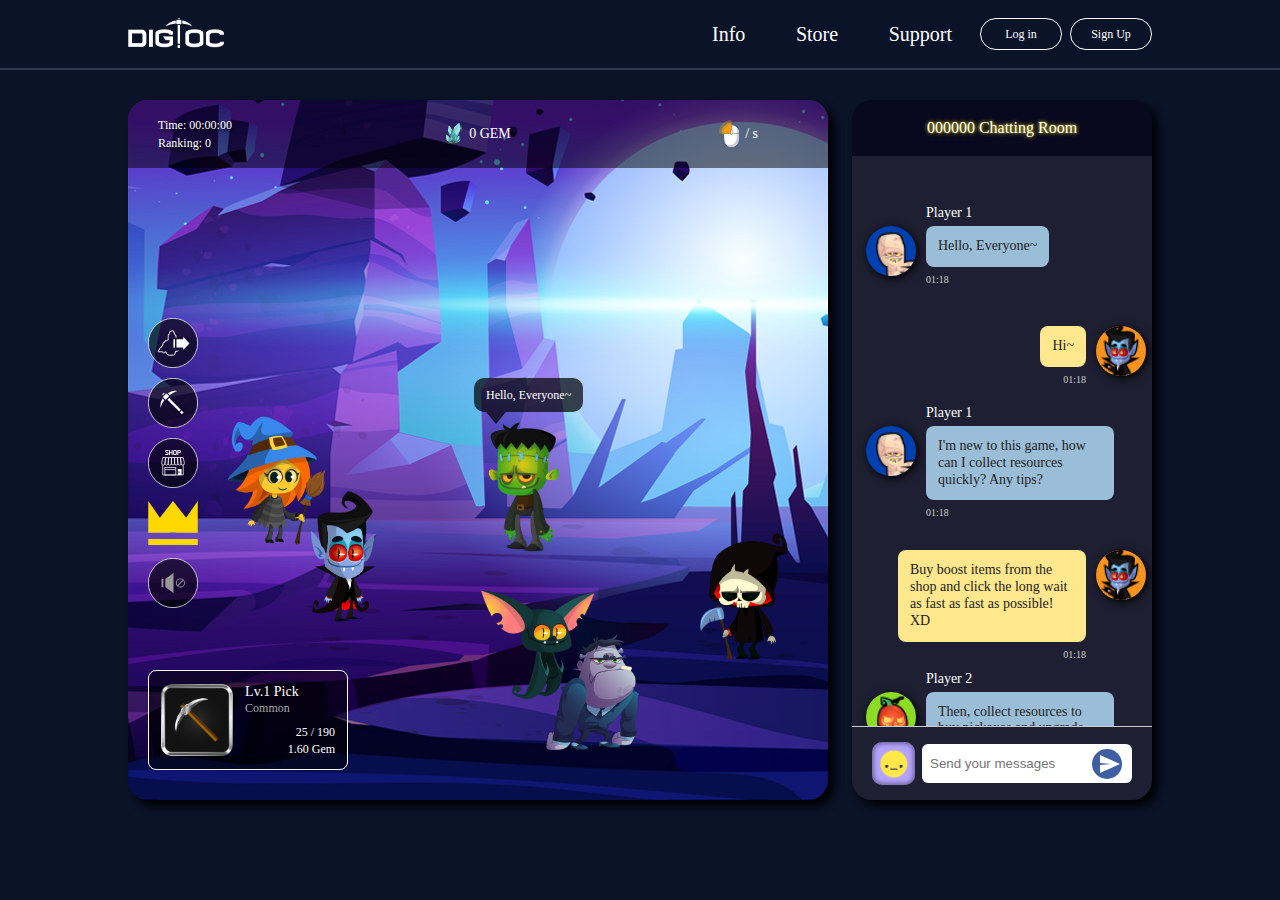
==== commit 2cdf39b1: "모바일 반응형 vw 추가" ====
--- a/index.html
+++ b/index.html
@@ -294,6 +294,26 @@
                                 <!-- <audio class="hit_audio" src="audio/hit.mp3"></audio> -->
                                 <span class="user_text">Hello, Everyone~</span>
                             </div>
+                            <div class="ch ch2">
+                                <img class="on" src="images/character/character1_stand.png" alt="">
+                                <!-- <span class="user_text">Hello, Everyone~</span> -->
+                            </div>
+                            <div class="ch ch3">
+                                <img class="on" src="images/character/character6_stand.png" alt="">
+                                <!-- <span class="user_text">Hello, Everyone~</span> -->
+                            </div>
+                            <div class="ch ch4">
+                                <img class="on" src="images/character/character2_stand.png" alt="">
+                                <!-- <span class="user_text">Hello, Everyone~</span> -->
+                            </div>
+                            <div class="ch ch5">
+                                <img class="on" src="images/character/character4_stand.png" alt="">
+                                <!-- <span class="user_text">Hello, Everyone~</span> -->
+                            </div>
+                            <div class="ch ch6">
+                                <img class="on" src="images/character/character8_stand.png" alt="">
+                                <!-- <span class="user_text">Hello, Everyone~</span> -->
+                            </div>
                         </div><!-- 캐릭터 -->
                     </div><!-- 게임 컨테이너 -->
                     <!-- ====== 모달 시작 ====== -->
@@ -324,10 +344,10 @@
                                     <span class="item_legend">Legend</span>
                                 </p>
                                 <p class="durability">
-                                    Durability: <span>25</span> / <span>190</span>
+                                    <span>25</span> / <span>190</span> 
                                 </p>
                                 <p class="price">
-                                    Mining: <span>0.01</span> Gem
+                                    <span>0.01</span> Gem
                                 </p>
                                 <div class="btn_wrap">
                                     <button type="button" class="useitem_btn">Use</button>
@@ -713,6 +733,7 @@
                                 <div class="trade_ch my_ch">
                                     <p class="trade_ch_img">
                                         <img src="images/character/trade_character6_profile.png" alt="">
+                                        <span class="confirm_area">Confirm</span>
                                     </p>
                                     <span class="my_name">Player 5</span>
                                 </div>
@@ -726,6 +747,7 @@
                                     <div class="trade_inner_item">
                                         <p class="trade_item">
                                             <img src="images/item/pick_legend.png" alt="">
+                                            <button class="item_close_btn"></button>
                                         </p>
                                         <p class="item_level">Lv.1 Pick</p>
                                         <p class="item_rank">
@@ -787,6 +809,17 @@
                                                 <span class="send_time">01:18</span>
                                             </div>
                                         </div>
+                                        <div class="system_msg_wrap color_green">
+                                            <p>&lt; System &gt;
+                                                <span class="system_msg">Level 5. Traded Pock(Legendary) for 25.00 Gems. [01:21]</span>    
+                                            </p>
+                                            <p>&lt; System &gt;
+                                                <span class="system_msg">Level 5. Traded Pock(Legendary) for 25.00 Gems. [01:21]</span>    
+                                            </p>
+                                            <p>&lt; System &gt;
+                                                <span class="system_msg">Level 5. Traded Pock(Legendary) for 25.00 Gems. [01:21]</span>    
+                                            </p>
+                                        </div>
                                     </div>
                                 </div><!-- chat_inner -->
                                 <div class="trade_message_wrap">
@@ -808,6 +841,7 @@
                                 <div class="trade_ch user_ch">
                                     <p class="trade_ch_img">
                                         <img src="images/character/trade_character1_profile.png" alt="">
+                                        <span class="confirm_area">Confirm</span>
                                     </p>
                                     <span class="user_name">Player 3</span>
                                 </div>
@@ -852,30 +886,33 @@
                             <p class="title">My Inventory</p>
                             <button class="close_btn"></button>
                             <div class="trade_inven_inner">
-                                <div class="item_info_wrap">
-                                    <div class="preview_item">
-                                        <img src="images/item/pick_common.png" alt="">
-                                    </div>
-                                    <p class="item_level trade">
-                                        Lv.1 Pick
-                                        <!-- <span class="lock_btn"></span> -->
-                                    </p>
-                                    <p class="item_rank">
-                                        <span class="item_common on">Common</span>
-                                        <span class="item_rare">Rare</span>
-                                        <span class="item_legend">Legend</span>
-                                    </p>
-                                    <p class="durability">
-                                        <span>25</span> / <span>190</span>
-                                    </p>
-                                    <p class="price">
-                                        <span>0.01</span> Gem
-                                    </p>
+                                <div class="left_layer">
+                                    <div class="item_info_wrap">
+                                        <div class="preview_item">
+                                            <img src="images/item/pick_common.png" alt="">
+                                        </div>
+                                        <p class="item_level trade">
+                                            Lv.1 Pick
+                                            <!-- <span class="lock_btn"></span> -->
+                                        </p>
+                                        <p class="item_rank">
+                                            <span class="item_common on">Common</span>
+                                            <span class="item_rare">Rare</span>
+                                            <span class="item_legend">Legend</span>
+                                        </p>
+                                        <p class="durability">
+                                            <span>25</span> / <span>190</span>
+                                        </p>
+                                        <p class="price">
+                                            <span>0.01</span> Gem
+                                        </p>
+                                    </div>
                                 </div>
                                 <div class="trade_item_list">
                                     <ul></ul>
                                 </div>
                             </div>
+                            <button class="select_btn">Select</button>
                         </div>
                     </div>
                     <!-- 트레이드 모달 끝 -->
@@ -993,6 +1030,20 @@
                             </div>
                         </div>
                     </div><!-- trade_alert_modal -->
+                    <div class="trade_continue_modal alert_modal">
+                        <div class="continue_wrap">
+                            <div class="continue_inner">
+                                <p class="continue_ques">
+                                    Would you like<br>
+                                    to continue trading?
+                                </p>
+                                <div class="button_wrap">
+                                    <button type="button" class="trade" id="change_room_btn">Trade</button>
+                                    <button type="button" class="cancel">Cancel</button>
+                                </div>
+                            </div>
+                        </div>
+                    </div><!-- trade_continue_modal -->
                     <div class="accept_modal alert_modal">
                         <div class="accept_wrap">
                             <div class="accept_inner">
@@ -1023,6 +1074,19 @@
                             </div>
                         </div>
                     </div><!-- waiting_modal -->
+                    <div class="success_modal alert_modal">
+                        <div class="success_wrap">
+                            <div class="success_inner">
+                                <p class="success_ques">
+                                    <span>Success!</span>
+                                    <span>The trade has been completed.</span>
+                                </p>
+                                <div class="button_wrap">
+                                    <button type="button" class="cancel">Confirm</button>
+                                </div>
+                            </div>
+                        </div>
+                    </div><!-- success_modal -->
                     <div class="immediately_repair_modal alert_modal">
                         <div class="immediately_wrap">
                             <div class="immediately_inner">
@@ -1055,7 +1119,8 @@
                         <div class="minting_wrap">
                             <div class="minting_inner">
                                 <p class="minting_ques">
-                                    <span>Are you sure you want to mint this item?</span>
+                                    <span>Are you sure you<br>
+                                        want to mint this item?</span>
                                     <span>This will lead to an external pop-up window.</span>
                                 </p>
                                 <div class="button_wrap">
@@ -1065,6 +1130,20 @@
                             </div>
                         </div>
                     </div><!-- minting_ques_modal -->
+                    <div class="mint_lock_ques_modal alert_modal">
+                        <div class="mint_lock_wrap">
+                            <div class="mint_lock_inner">
+                                <p class="mint_lock_ques">
+                                    <span>This item is locked.<br>
+                                        Unlock and proceed?</span>
+                                </p>
+                                <div class="button_wrap">
+                                    <button type="button" class="confirm">Confirm</button>
+                                    <button type="button" class="cancel">Cancel</button>
+                                </div>
+                            </div>
+                        </div>
+                    </div><!-- mint_lock_ques_modal -->
                     <!-- 인벤토리 모달 끝 -->
                     <div class="silver_buy_modal alert_modal" id="silver_pop">
                         <div class="package_buy_wrap">
@@ -1179,6 +1258,19 @@
                             </div>
                         </div>
                     </div><!-- player_cancel_modal -->
+                    <div class="player_trading alert_modal">
+                        <div class="player_trading_wrap">
+                            <div class="player_trading_inner">
+                                <p class="player_trading_ques">
+                                    This player is trading!<br>
+                                    Please try again later.
+                                </p>
+                                <div class="button_wrap">
+                                    <button type="button" class="cancel">Confirm</button>
+                                </div>
+                            </div>
+                        </div>
+                    </div><!-- player_trading_modal -->
                 </div>
                 <!-- 채팅 영역 -->
                 <div class="chat_wrap">
--- a/css/game_style.css
+++ b/css/game_style.css
@@ -219,8 +219,17 @@
 /* === 캐릭터 === */
 .ch_wrap{}
 .ch{width: 172px; position: absolute; top: 250px; left: 310px; pointer-events: none;}
-.ch img{position: absolute; top: 0; left: 50%; transform: translateX(-50%); -webkit-transform: translateX(-50%); visibility: hidden; width: auto; height: 150px; user-select: none;}
+.ch img{position: absolute; top: 0; left: 50%; transform: translateX(-50%); -webkit-transform: translateX(-50%); visibility: hidden; width: auto; height: 134px; user-select: none;}
 .ch img.on{visibility: visible;}
+
+/* 캐릭터 위치 */
+.ch.ch2{top: 244px; left: 70px; transform: scaleX(-1); -webkit-transform: scaleX(-1);}
+.ch.ch3{top: 320px; left: 136px; transform: scaleX(-1); -webkit-transform: scaleX(-1);}
+.ch.ch4{top: 400px; left: 320px; transform: scaleX(-1); -webkit-transform: scaleX(-1);}
+.ch.ch5{top: 450px; left: 400px; transform: scaleX(-1); -webkit-transform: scaleX(-1);}
+.ch.ch6{top: 360px; left: 530px;}
+
+
 
 .ch_wrap .user_text{position: absolute; bottom: 6px; left: 36px; background: rgba(0, 0, 0, .7); border-radius: 10px; color: #fff; padding: 8px 12px; max-width: 120px; overflow-wrap: break-word; line-height: 1.5; font-size: 12px; font-family: "NotoSans-Medium";}
 
@@ -325,7 +334,7 @@
 
 .upgrade_target{display: block; width: 100%; height: 100%; background: url(../images/ui/upgrade_check_icon.png) no-repeat center center/ 40px auto; position: absolute; top: 0; left: 0;}
 
-.item_list_wrap .item_list ul li .new_item_text{display: block; width: 32px; height: 32px; text-align: center; line-height: 32px; border-radius: 50%; position: absolute; top: 0; right: 0; background-color: rgb(83, 250, 77); font-size: 11px; left: auto;}
+.item_list_wrap .item_list ul li .new_item_text{display: block; width: 32px; height: 32px; text-align: center; line-height: 32px; border-radius: 50%; position: absolute; top: 0; left: -4px; background-color: rgb(83, 250, 77); font-size: 11px;}
 
 
 
@@ -559,15 +568,18 @@
 /* another room modal */
 .another_room_modal,
 .trade_alert_modal,
-.accept_modal{visibility: hidden; width: 100%; height: 100%; position: absolute; top: 0; left: 0;}
+.accept_modal,
+.trade_continue_modal{visibility: hidden; width: 100%; height: 100%; position: absolute; top: 0; left: 0;}
 
 .another_wrap,
 .trade_alert_wrap,
-.accept_wrap{width: 420px; position: absolute; top: 50%; left: 50%; transform: translate(-50%, -50%); -webkit-transform: translate(-50%, -50%); border: 2px solid #aaaaaa; border-radius: 20px; background: #1a1a1a; padding: 24px 26px; z-index: 10;}
+.accept_wrap,
+.continue_wrap{width: 420px; position: absolute; top: 50%; left: 50%; transform: translate(-50%, -50%); -webkit-transform: translate(-50%, -50%); border: 2px solid #aaaaaa; border-radius: 20px; background: #1a1a1a; padding: 24px 26px; z-index: 10;}
 
 .another_ques,
 .trade_ques,
-.accept_ques{font-size: 18px; color: #fff; text-align: center; line-height: 1.5; margin-bottom: 40px;}
+.accept_ques,
+.continue_ques{font-size: 18px; color: #fff; text-align: center; line-height: 1.5; margin-bottom: 40px;}
 
 .accept_ques{margin-bottom: 20px;}
 
@@ -575,29 +587,36 @@
 
 .another_inner .button_wrap,
 .trade_inner .button_wrap,
-.accept_inner .button_wrap{display: flex; justify-content: space-between;}
+.accept_inner .button_wrap,
+.continue_inner .button_wrap{display: flex; justify-content: space-between;}
 
 .another_inner .button_wrap button,
 .trade_inner .button_wrap button,
-.accept_inner .button_wrap button{width: 170px; text-align: center; background-repeat: no-repeat; background-size: contain; background-position: 0 0; display: block; padding: 13px 0; font-size: 16px;}
+.accept_inner .button_wrap button,
+.continue_inner .button_wrap button{width: 170px; text-align: center; background-repeat: no-repeat; background-size: contain; background-position: 0 0; display: block; padding: 13px 0; font-size: 16px;}
 
 .another_inner .button_wrap .confirm,
 .trade_inner .button_wrap .confirm,
-.accept_inner .button_wrap .accept{background-image: url(../images/ui/btn_img3.png);}
+.accept_inner .button_wrap .accept,
+.continue_inner .button_wrap .trade{background-image: url(../images/ui/btn_img3.png);}
 
 .another_inner .button_wrap .cancel,
 .trade_inner .button_wrap .cancel,
-.accept_inner .button_wrap .cancel{background-image: url(../images/ui/btn_img1.png);}
+.accept_inner .button_wrap .cancel,
+.continue_inner .button_wrap .cancel{background-image: url(../images/ui/btn_img1.png);}
 
 /* immediately_repair_modal mint_modal*/
 .immediately_repair_modal,
-.minting_ques_modal{visibility: hidden; width: 100%; height: 100%; background: transparent; position: absolute; top: 0; left: 0;}
+.minting_ques_modal,
+.mint_lock_ques_modal{visibility: hidden; width: 100%; height: 100%; background: transparent; position: absolute; top: 0; left: 0;}
 
 .immediately_wrap,
-.minting_wrap{width: 420px; position: absolute; top: 50%; left: 50%; transform: translate(-50%, -50%); -webkit-transform: translate(-50%, -50%); border: 2px solid #aaaaaa; border-radius: 20px; background: #1a1a1a; padding: 24px 26px; z-index: 10;}
+.minting_wrap,
+.mint_lock_wrap{width: 420px; position: absolute; top: 50%; left: 50%; transform: translate(-50%, -50%); -webkit-transform: translate(-50%, -50%); border: 2px solid #aaaaaa; border-radius: 20px; background: #1a1a1a; padding: 24px 26px; z-index: 10;}
 
 .immediately_ques,
-.minting_ques{font-size: 18px; color: #fff; text-align: center; line-height: 1.5; margin-bottom: 30px;}
+.minting_ques,
+.mint_lock_ques{font-size: 18px; color: #fff; text-align: center; line-height: 1.5; margin-bottom: 30px;}
 
 .immediately_ques span,
 .minting_ques span{display: block;}
@@ -606,17 +625,22 @@
 .immediately_ques span:nth-of-type(2),
 .minting_ques span:nth-of-type(2){font-size: 14px; color: #ccc;}
 
+
 .immediately_inner .button_wrap,
-.minting_inner .button_wrap{display: flex; justify-content: space-between;}
+.minting_inner .button_wrap,
+.mint_lock_inner .button_wrap{display: flex; justify-content: space-between;}
 
 .immediately_inner .button_wrap button,
-.minting_inner .button_wrap button{width: 170px; text-align: center; background-repeat: no-repeat; background-size: contain; background-position: 0 0; display: block; padding: 13px 0; font-size: 16px;}
+.minting_inner .button_wrap button,
+.mint_lock_inner .button_wrap button{width: 170px; text-align: center; background-repeat: no-repeat; background-size: contain; background-position: 0 0; display: block; padding: 13px 0; font-size: 16px;}
 
 .immediately_inner .button_wrap .repair_now{background-image: url(../images/ui/btn_img2.png);}
 .immediately_inner .button_wrap .cancel,
-.minting_inner .button_wrap .cancel{background-image: url(../images/ui/btn_img1.png);}
-
-.minting_inner .button_wrap .mint_now{background-image: url(../images/ui/btn_img6.png);}
+.minting_inner .button_wrap .cancel,
+.mint_lock_inner .button_wrap .cancel{background-image: url(../images/ui/btn_img1.png);}
+
+.minting_inner .button_wrap .mint_now,
+.mint_lock_inner .button_wrap .confirm{background-image: url(../images/ui/btn_img6.png);}
 
 .minting_ques_modal{z-index: 320;}
 
@@ -633,59 +657,76 @@
 .repair_moneyfail_modal,
 .vipitem_modal,
 .waiting_modal,
-.player_cancel_modal{visibility: hidden; width: 100%; height: 100%; position: absolute; top: 0; left: 0; z-index: 320;}
+.player_cancel_modal,
+.player_trading,
+.success_modal{visibility: hidden; width: 100%; height: 100%; position: absolute; top: 0; left: 0; z-index: 320;}
 
 .fail_modal,
 .repair_moneyfail_modal{z-index: 321;}
 
 .fail_ques span,
-.waiting_ques span{font-size: 14px; display: block; margin-top: 10px;}
+.waiting_ques span,
+.success_ques span{font-size: 14px; display: block; margin-top: 10px;}
 
 .fail_ques span:nth-of-type(1),
-.waiting_ques span:nth-of-type(1){font-size: 30px;}
+.waiting_ques span:nth-of-type(1),
+.success_ques span:nth-of-type(1){font-size: 30px;}
 
 .package_buy_wrap,
-.player_cancel_wrap{width: 420px; position: absolute; top: 50%; left: 50%; transform: translate(-50%, -50%); -webkit-transform: translate(-50%, -50%); border: 2px solid #aaaaaa; border-radius: 20px; background: #1a1a1a; padding: 24px 26px;}
+.player_cancel_wrap,
+.player_trading_wrap{width: 420px; position: absolute; top: 50%; left: 50%; transform: translate(-50%, -50%); -webkit-transform: translate(-50%, -50%); border: 2px solid #aaaaaa; border-radius: 20px; background: #1a1a1a; padding: 24px 26px;}
 
 .package_buy_ques,
-.player_cancel_ques{font-size: 18px; color: #fff; text-align: center; line-height: 1.5; margin-bottom: 30px;}
+.player_cancel_ques,
+.player_trading_ques{font-size: 18px; color: #fff; text-align: center; line-height: 1.5; margin-bottom: 30px;}
 
 .package_buy_inner .button_wrap,
-.player_cancel_inner .button_wrap{display: flex; justify-content: space-between;}
-
-.player_cancel_inner .button_wrap{justify-content: center;}
+.player_cancel_inner .button_wrap,
+.player_trading_inner .button_wrap{display: flex; justify-content: space-between;}
+
+.player_cancel_inner .button_wrap,
+.player_trading_inner .button_wrap{justify-content: center;}
 
 
 .package_buy_inner .button_wrap button,
-.player_cancel_inner .button_wrap button{width: 170px; text-align: center; background-repeat: no-repeat; background-size: contain; background-position: 0 0; display: block; padding: 13px 0; font-size: 16px;}
+.player_cancel_inner .button_wrap button,
+.player_trading_inner .button_wrap button{width: 170px; text-align: center; background-repeat: no-repeat; background-size: contain; background-position: 0 0; display: block; padding: 13px 0; font-size: 16px;}
 
 .package_buy_inner .button_wrap .buy_btn{background-image: url(../images/ui/btn_img3.png);}
 .package_buy_inner .button_wrap .cancel,
-.player_cancel_inner .button_wrap .cancel{background-image: url(../images/ui/btn_img1.png);}
+.player_cancel_inner .button_wrap .cancel,
+.player_trading_inner .button_wrap .cancel{background-image: url(../images/ui/btn_img1.png);}
 
 /* fail modal, comp modal */
 .fail_wrap, 
 .comp_wrap,
 .premiumitem_wrap,
 .vipitem_wrap,
-.waiting_wrap{width: 420px; position: absolute; top: 50%; left: 50%; transform: translate(-50%, -50%); -webkit-transform: translate(-50%, -50%); border: 2px solid #aaaaaa; border-radius: 20px; background: #1a1a1a; padding: 24px 26px;}
+.waiting_wrap,
+.success_wrap{width: 420px; position: absolute; top: 50%; left: 50%; transform: translate(-50%, -50%); -webkit-transform: translate(-50%, -50%); border: 2px solid #aaaaaa; border-radius: 20px; background: #1a1a1a; padding: 24px 26px;}
 
 .fail_wrap .fail_ques,
 .comp_wrap .comp_ques,
 .boxitem_ques,
-.waiting_wrap .waiting_ques{font-size: 24px; color: #fff; text-align: center; line-height: 1.5; margin-bottom: 30px;}
+.waiting_wrap .waiting_ques,
+.success_ques{font-size: 24px; color: #fff; text-align: center; line-height: 1.5; margin-bottom: 30px;}
+
+
 
 .fail_wrap .button_wrap, 
 .comp_wrap .button_wrap,
 .premiumitem_wrap .button_wrap,
 .vipitem_wrap .button_wrap,
-.waiting_wrap .button_wrap{display: flex; justify-content: center;}
+.waiting_wrap .button_wrap,
+.success_wrap .button_wrap{display: flex; justify-content: center;}
+
 
 .fail_wrap .button_wrap button,
 .comp_wrap .button_wrap button,
 .premiumitem_wrap .button_wrap button,
 .vipitem_wrap .button_wrap button,
-.waiting_wrap .button_wrap button{width: 170px; text-align: center; background-repeat: no-repeat; background-size: contain; background-position: 0 0; background-image: url(../images/ui/btn_img1.png); display: block; padding: 13px 0; font-size: 16px;}
+.waiting_wrap .button_wrap button,
+.success_wrap .button_wrap button{width: 170px; text-align: center; background-repeat: no-repeat; background-size: contain; background-position: 0 0; background-image: url(../images/ui/btn_img1.png); display: block; padding: 13px 0; font-size: 16px;}
 
 .comp_ques span{display: block;}
 .comp_ques span:nth-of-type(2){font-size: 14px; margin-top: 8px;}
@@ -788,7 +829,9 @@
 .my_trade_wrap, .user_trade_wrap{width: 140px;}
 
 .trade_ch{text-align: center; margin-bottom: 24px;}
-.trade_ch .trade_ch_img{width: 120px; border-radius: 50%; overflow: hidden; margin: 14px auto 16px; box-shadow: 4px 4px 10px #000;}
+.trade_ch .trade_ch_img{width: 120px; border-radius: 50%; overflow: hidden; margin: 14px auto 16px; box-shadow: 4px 4px 10px #000; position: relative;}
+
+.trade_ch .trade_ch_img .confirm_area{width: 100%; height: 100%; border-radius: 50%; background: rgba(0, 0, 0, .9); border: 2px solid #ccff00; color: #ccff00; text-align: center; position: absolute; top: 0; left: 0; box-sizing: border-box; line-height: 7.5; display: none;}
 
 .trade_ch span{color: #fff; font-size: 16px;}
 
@@ -798,10 +841,21 @@
 .upload_wrap span{color: #f0f0f0; line-height: 1.5;}
 
 
-.trade_inner_item{display: none; padding: 20px 0;}
+.trade_inner_item{width: 100%; display: none; padding: 20px 0; position: absolute; top: 0; left: 50%; transform: translateX(-50%); -webkit-transform: translateX(-50%);}
+
+
 .trade_inner_item.on{display: block;}
 
-.trade_item{width: 86px; margin: 0 auto 14px;}
+.trade_item{width: 86px; margin: 0 auto 14px; position: relative;}
+
+.trade_inner_item .item_close_btn{display: block; width: 30px; height: 30px; border-radius: 50%; background: rgba(255, 255, 255, .7); position: absolute; top: 8px; right: 0; transform: translate(50%, -50%); -webkit-transform: translate(50%, -50%);}
+
+.trade_inner_item .item_close_btn::after,
+.trade_inner_item .item_close_btn::before{content: ""; display: block; width: 20px; height: 1px; background: #000; position: absolute; top: 50%; left: 50%;}
+.trade_inner_item .item_close_btn::after{transform: translate(-50%, -50%) rotate(45deg); -webkit-transform: translate(-50%, -50%) rotate(45deg);}
+.trade_inner_item .item_close_btn::before{transform: translate(-50%, -50%) rotate(-45deg); -webkit-transform: translate(-50%, -50%) rotate(-45deg);}
+
+
 
 .trade_inner_item .item_level{color: #fff; font-size: 14px; margin-bottom: 10px;}
 .trade_inner_item .item_rank{margin-bottom: 10px;}
@@ -845,6 +899,7 @@
 
 .trade_chat_inner .system_msg_wrap{margin-bottom: 20px;}
 .trade_chat_inner .system_msg_wrap p{color: #ffff00; margin-bottom: 10px;}
+.trade_chat_inner .system_msg_wrap p span{line-height: 1.4;}
 
 .trade_chat_inner .message_wrap{background: #1a1a1a;}
 
@@ -921,50 +976,23 @@
 
 .trade_inven_inner{width: 96%; height: 356px; margin: 0 auto; background: #1a1a1a; box-shadow: inset 0 0 10px 4px #000; border-radius: 10px; display: flex; justify-content: space-between; overflow: hidden;}
 
-.trade_inven_inner .item_info_wrap{width: 272px; padding: 30px 0;}
-
-.trade_inven_inner .preview_item {
-    width: 140px;
-    height: 140px;
-    margin: 0 auto 28px;
-    cursor: url(../images/ui/basic_pointer.png) 0 0 ,auto;
-}
-
-.trade_inven_inner .item_level.trade{
-    font-size: 20px;
-    text-align: center;
-    color: #fff;
-    margin-bottom: 8px;
-    position: relative;
-}
-
-
-.trade_inven_inner .item_rank{
-    margin-bottom: 20px;
-}
+.trade_inven_inner .left_layer{width: calc(100% - 400px);}
+
+.trade_inven_inner .item_info_wrap{width: 272px; padding: 30px 0; display: none;}
+
+.trade_inven_inner .preview_item {width: 140px; height: 140px; margin: 0 auto 28px; cursor: url(../images/ui/basic_pointer.png) 0 0 ,auto;}
+
+.trade_inven_inner .item_level.trade{font-size: 20px; text-align: center; color: #fff; margin-bottom: 8px; position: relative;}
+
+
+.trade_inven_inner .item_rank{margin-bottom: 20px;}
 
 .trade_inven_inner .item_rank span{display: none; text-align: center; font-size: 16px;}
 .trade_inven_inner .item_rank span.on{display: block;}
 
-.trade_inven_inner .durability{
-    width: 100px;
-    text-align: right;
-    color: #fff;
-    margin: 0 auto;
-    font-size: 14px;
-    background: url(../images/ui/durability_icon2.png) no-repeat 0 center/ 18px auto;
-    padding: 6px 0;
-}
-
-.trade_inven_inner .price{
-    width: 100px;
-    text-align: right;
-    color: #fff;
-    margin: 0 auto;
-    font-size: 14px;
-    background: url(../images/ui/mining_icon2.png) no-repeat 0 center/ 18px auto;
-    padding: 6px 0;
-}
+.trade_inven_inner .durability{width: 94px; text-align: right; color: #fff; margin: 0 auto; font-size: 14px; background: url(../images/ui/durability_icon2.png) no-repeat 0 center/ 18px auto; padding: 6px 0;}
+
+.trade_inven_inner .price{width: 94px; text-align: right; color: #fff; margin: 0 auto; font-size: 14px; background: url(../images/ui/mining_icon2.png) no-repeat 0 center/ 18px auto; padding: 6px 0;}
 
 
 
@@ -988,3 +1016,5 @@
 .trade_item_list ul li > div .durability{display: block; text-align: right; background: url(../images/ui/durability_icon2.png) no-repeat 0 center/ 14px auto; color: #fff; width: 100%; font-size: 10px; margin: 0 auto; padding: 3px 0;}
 
 .trade_item_list ul li > div .price{display: block; text-align: right; background: url(../images/ui/mining_icon2.png) no-repeat 0 center/ 14px auto; color: #fff; width: 100%; font-size: 10px; margin: 0 auto; padding: 3px 0;}
+
+.trade_inven_wrap .select_btn{width: 170px; text-align: center; background: url(../images/ui/btn_img1.png) no-repeat 0 0 / cover; display: block; padding: 13px 0; font-size: 16px; margin: 10px auto 0;}--- a/css/game_responsive.css
+++ b/css/game_responsive.css
@@ -160,7 +160,15 @@
 
 /* === 캐릭터 === */
 .ch{width: 24.571428vw; top: 35.714285vw; left: 44.285714vw;}
-.ch img{height: 21.428571vw;}
+.ch img{height: 20.428571vw;}
+
+/* 캐릭터 위치 */
+.ch.ch2{top: 38vw; left: 13vw;}
+.ch.ch3{top: 44vw; left: 23vw;}
+.ch.ch4{top: 54vw; left: 45vw;}
+.ch.ch5{top: 62vw; left: 58vw;}
+.ch.ch6{top: 54vw; left: 74vw;}
+
 
 .ch_wrap .user_text{bottom: 0.857142vw; left: 5.142857vw; border-radius: 10px; color: #fff; padding: 1.142857vw 1.7142857vw; max-width: 17.14285vw; font-size: 1.714285vw;}
 
@@ -396,25 +404,31 @@
 /* another room modal */
 .another_wrap,
 .trade_alert_wrap,
-.accept_wrap{width: 60vw; border-radius: 2.857142vw; padding: 3.42857vw 3.714285vw;}
+.accept_wrap,
+.continue_wrap{width: 60vw; border-radius: 2.857142vw; padding: 3.42857vw 3.714285vw;}
 
 .another_ques,
 .trade_ques,
-.accept_ques{font-size: 2.57142857vw; margin-bottom: 5.714285vw;}
+.accept_ques,
+.continue_ques{font-size: 2.57142857vw; margin-bottom: 5.714285vw;}
+
 .accept_ques{margin-bottom: 3.2vw;}
 
 .accept_ques .player_name{font-size: 4vw; margin-bottom: 2vw; display: block;}
 
 .another_inner .button_wrap button,
 .trade_inner .button_wrap button,
-.accept_inner .button_wrap button{width: 24.285714vw; padding: 1.857142vw 0; font-size: 2.285714vw;}
+.accept_inner .button_wrap button,
+.continue_inner .button_wrap button{width: 24.285714vw; padding: 1.857142vw 0; font-size: 2.285714vw;}
 
 /* immediately_repair_modal, mint_modal*/
 .immediately_wrap,
-.minting_wrap{width: 60vw; border-radius: 2.857142vw; padding: 3.42857vw 3.714285vw;}
+.minting_wrap,
+.mint_lock_wrap{width: 60vw; border-radius: 2.857142vw; padding: 3.42857vw 3.714285vw;}
 
 .immediately_ques,
-.minting_ques{font-size: 2.57142857vw; margin-bottom: 4.285714vw;}
+.minting_ques,
+.mint_lock_ques{font-size: 2.57142857vw; margin-bottom: 4.285714vw;}
 
 .immediately_ques span:nth-of-type(1),
 .minting_ques span:nth-of-type(1){margin-bottom: 1.714285vw;}
@@ -422,7 +436,8 @@
 .minting_ques span:nth-of-type(2){font-size: 2vw;}
 
 .immediately_inner .button_wrap button,
-.minting_inner .button_wrap button{width: 24.285714vw; padding: 1.857142vw 0; font-size: 2.285714vw;}
+.minting_inner .button_wrap button,
+.mint_lock_wrap .button_wrap button{width: 24.285714vw; padding: 1.857142vw 0; font-size: 2.285714vw;}
 
 
 .package_buy_wrap{width: 60vw; border-radius: 2.857142vw; padding: 3.42857vw 3.714285vw;}
@@ -436,24 +451,35 @@
 .comp_wrap,
 .premiumitem_wrap,
 .vipitem_wrap,
-.waiting_wrap{width: 60vw; border-radius: 2.857142vw; padding: 3.42857vw 3.714285vw;}
+.waiting_wrap,
+.player_cancel_wrap,
+.player_trading_wrap,
+.success_wrap{width: 60vw; border-radius: 2.857142vw; padding: 3.42857vw 3.714285vw;}
 
 .fail_wrap .fail_ques,
 .comp_wrap .comp_ques,
 .boxitem_ques,
-.waiting_wrap .waiting_ques{font-size: 3.42857vw; margin-bottom: 4.285714vw;}
+.waiting_wrap .waiting_ques,
+.player_cancel_ques,
+.player_trading_ques,
+.success_ques{font-size: 3.42857vw; margin-bottom: 4.285714vw;}
 
 .fail_ques span,
-.waiting_ques span{font-size: 2vw; display: block; margin-top: 1.7vw;}
+.waiting_ques span,
+.success_ques span{font-size: 2vw; display: block; margin-top: 1.7vw;}
 .fail_ques span:nth-of-type(1),
-.waiting_ques span:nth-of-type(1){font-size: 4vw;}
+.waiting_ques span:nth-of-type(1),
+.success_ques span:nth-of-type(1){font-size: 4vw;}
 
 
 .fail_wrap .button_wrap button,
 .comp_wrap .button_wrap button,
 .premiumitem_wrap .button_wrap button,
 .vipitem_wrap .button_wrap button,
-.waiting_wrap .button_wrap button{width: 24.285714vw; padding: 1.857142vw 0; font-size: 2.285714vw;}
+.waiting_wrap .button_wrap button,
+.success_wrap .button_wrap button,
+.player_cancel_wrap .button_wrap button,
+.player_trading_wrap .button_wrap button{width: 24.285714vw; padding: 1.857142vw 0; font-size: 2.285714vw;}
 
 .comp_ques span:nth-of-type(2){font-size: 2vw; margin-top: 1.142857vw;}
 
@@ -645,4 +671,162 @@
 .mint_success_wrap .explan_inner .purchase_area .contents_text{letter-spacing: 0;}
 
 .mint_success_wrap .back_game{width: 44vw; border-radius: 10px; line-height: 2.6; font-size: 3vw; bottom: 8vw; right: 6vw;}
-.mint_success_wrap .back_game span{padding: 2vw 6vw 2vw 0; background: url(../images/ui/right_arrow.svg) no-repeat right center/ 4vw auto;}+.mint_success_wrap .back_game span{padding: 2vw 6vw 2vw 0; background: url(../images/ui/right_arrow.svg) no-repeat right center/ 4vw auto;}
+
+
+
+
+
+
+
+
+
+
+
+
+
+
+
+
+/* ==================== 트레이드 영역 ==================== */
+
+.trade_header {height: 9.714285vw;}
+
+.trade_header .trade_name {font-size: 4.285714vw;}
+
+.trade_header .point_wrap {right: 4.285714vw;}
+
+/* 트레이드 컨테이너 */
+.trade_container{padding: 3.428571vw 3.428571vw 0 3.428571vw;}
+
+/* 트레이드 캐릭터 공통값 */
+.my_trade_wrap, .user_trade_wrap{width: 20vw;}
+
+.trade_ch{margin-bottom: 3.428571vw;}
+.trade_ch .trade_ch_img{width: 17.1428571vw; margin: 2vw auto 2.285714vw; box-shadow: 4px 4px 10px #000;}
+
+.trade_ch .trade_ch_img .confirm_area{border: 1px solid #ccff00; line-height: 7.5;}
+
+.trade_ch span{font-size: 2.285714vw;}
+
+.trade_item_wrap{width: 20vw; height: 31.428571vw; border-radius: 10px; box-shadow: inset 0 0 10px 6px #000; margin-bottom: 1.4285714vw;}
+
+.upload_wrap{padding-top: 21.428571vw; background: url(../images/ui/trade_upload_item_icon.png) no-repeat center 7.71428571vw / 10.571428vw auto;}
+.upload_wrap span{line-height: 1.5;}
+
+
+.trade_inner_item{padding: 2.857142vw 0;}
+
+.trade_item{width: 12.28571vw; margin: 0 auto 2vw;}
+
+.trade_inner_item .item_close_btn{width: 4.2857142vw; height: 4.2857142vw; top: 1.142857vw;}
+
+.trade_inner_item .item_close_btn::after,
+.trade_inner_item .item_close_btn::before{width: 2.857142vw; height: 1px;}
+
+.trade_inner_item .item_level{font-size: 2vw; margin-bottom: 1.428571vw;}
+.trade_inner_item .item_rank{margin-bottom: 1.428571vw;}
+
+.trade_inner_item .durability{line-height: 1.5; font-size: 1.714285vw; background: url(../images/ui/durability_icon2.png) no-repeat 4vw center / 2.285714vw auto; padding-right: 2.857142vw;}
+
+.trade_inner_item .price{line-height: 1.5; font-size: 1.714285vw; background: url(../images/ui/mining_icon2.png) no-repeat 4vw center / 2.285714vw auto; padding-right: 2.857142vw;}
+
+
+/* ==== 잠금 wrap ==== */
+.lock_wrap{width: 20vw; height: 31.428571vw; border-radius: 10px; background: #1a1a1a url(../images/ui/trade_lock.png) no-repeat center center / 8.571428vw auto;; box-shadow: inset 0 0 10px 6px #000;}
+
+
+.gem_price_wrap .gem_price{background: #1a1a1a url(../images/ui/gem_icon.png) no-repeat 2vw center / 3.428571vw auto; box-shadow: inset 0 0 10px 4px #000; width: 20vw; height: 5.714285vw; border-radius: 10px; padding: 0 2.2857142vw 0 5.7142857vw;}
+
+
+/* 트레이드 인 채팅창 */
+.trade_chat_wrap{width: 46.571428vw; box-shadow: inset 0 0 10px 4px #000; border-radius: 10px;}
+
+.trade_chat_wrap .trade_chat_inner{padding: 3.428571vw 2vw 2.857142vw; height: 65.71428vw; width: 49.428571vw;}
+
+.trade_chat_inner .system_msg_wrap{margin-bottom: 2.857142vw;}
+.trade_chat_inner .system_msg_wrap p{color: #ffff00; margin-bottom: 1.428571vw;}
+.trade_chat_inner .system_msg_wrap p span{line-height: 1.4;}
+
+
+/* 내 캐릭터 */
+.trade_chat_inner .user_message.my_msg .user_ch{margin-right: 1.428571vw; margin-left: 0;}
+
+.trade_chat_inner .user_message .user_ch{margin-left: 1.428571vw;}
+
+.trade_chat_wrap .text_box{max-width: 32.285714vw;}
+
+.trade_chat_inner .user_message .user_name_wrap{right: 8.571428vw;}
+
+.trade_chat_wrap .trade_message_wrap{height: 10.57142vw; padding: 0 2.857142vw;}
+
+.trade_chat_wrap .message_enter input{width: 32.857142vw;}
+
+/* 트레이드 버튼 영역 */
+.trade_btn_wrap{width: 46.571428vw; margin: 2vw auto 0;}
+
+.trade_btn_wrap button{width: 21.714285vw; padding: 1.571428vw 0; font-size: 2.2857142vw;}
+
+
+/* 인벤토리 모달 수정 영역 */
+.lock_btn{width: 2.2857142vw; height: 3.428571vw; top: -4px; right: 5.4285714vw;}
+
+
+/* 인벤토리 아이템 수정 */
+.item_list ul li > div .item_level{width: 3.428571vw; height: 3.428571vw; line-height: 3.428571vw; top: 1.428571vw; right: 1.428571vw; border-radius: 4px;}
+
+.item_list ul li > div .item_lock{width: 2.571428vw; height: 2.571428vw; top: 5.7142857vw; right: 1.428571vw;}
+
+.item_list ul li > div .item_info{bottom: 1.428571vw; width: 76%;}
+
+.item_list ul li > div .durability{background: url(../images/ui/durability_icon2.png) no-repeat 0 center/ 2vw auto; font-size: 1.428571vw; padding: 3px 0;}
+
+.item_list ul li > div .price{background: url(../images/ui/mining_icon2.png) no-repeat 0 center/ 2vw auto; font-size: 1.428571vw; padding: 3px 0;}
+
+/* 트레이드 내부 인벤토리 */
+
+.trade_inven_wrap{height: 68.571428vw; border-radius: 10px;}
+
+.trade_inven_wrap .title{font-size: 2.857142vw; padding: 2.285714vw 2vw;}
+
+.trade_inven_wrap .close_btn{width: 4.285714vw; height: 4.285714vw; top: 1.428571vw; right: 1.428571vw;}
+
+.trade_inven_wrap .close_btn::before,
+.trade_inven_wrap .close_btn::after{width: 2.857142vw; height: 2px;}
+
+.trade_inven_inner{width: 96%; height: 50.857142vw; box-shadow: inset 0 0 10px 4px #000; border-radius: 10px;}
+
+.trade_inven_inner .left_layer{width: calc(100% - 57.14285vw);}
+
+.trade_inven_inner .item_info_wrap{width: 38.85714vw; padding: 4.285714vw 0;}
+
+.trade_inven_inner .preview_item {width: 20vw; height: 20vw; margin: 0 auto 4vw;}
+
+.trade_inven_inner .item_level.trade{font-size: 2.857142vw; margin-bottom: 1.142857vw;}
+
+.trade_inven_inner .item_rank{margin-bottom: 2.857142vw;}
+
+.trade_inven_inner .item_rank span{font-size: 2.285714vw;}
+
+.trade_inven_inner .durability{width: 13.428571vw; font-size: 2vw; background: url(../images/ui/durability_icon2.png) no-repeat 0 center/ 2.571428vw auto; padding: 6px 0;}
+
+.trade_inven_inner .price{width: 13.428571vw; font-size: 2vw; background: url(../images/ui/mining_icon2.png) no-repeat 0 center/ 2.571428vw auto; padding: 6px 0;}
+
+
+.trade_inven_inner .trade_item_list{width: 57.14285vw; height: 50.857142vw;}
+.trade_inven_inner .trade_item_list ul{width: 60vw; height: 50.857142vw; padding: 1.428571vw 2.85714vw 1.428571vw 2.285714vw;}
+
+.trade_inven_inner .trade_item_list ul li{width: 17.142857vw; height: 17.142857vw; padding: 1.142857vw;}
+
+.trade_item_list ul li > div .item_level{width: 3.428571vw; height: 3.428571vw; line-height: 3.428571vw; top: 1.428571vw; right: 1.428571vw; border-radius: 4px;}
+
+.trade_item_list ul li > div .item_lock{width: 2.571428vw; height: 2.571428vw; top: 5.714285vw; right: 1.428571vw;}
+
+.trade_item_list ul li > div .item_info{bottom: 1.428571vw; width: 76%;}
+
+
+.trade_item_list ul li > div .durability{background: url(../images/ui/durability_icon2.png) no-repeat 0 center/ 2vw auto; font-size: 1.428571vw; padding: 3px 0;}
+
+.trade_item_list ul li > div .price{background: url(../images/ui/mining_icon2.png) no-repeat 0 center/ 2vw auto; font-size: 1.428571vw; padding: 3px 0;}
+
+.trade_inven_wrap .select_btn{width: 24.285714vw; padding: 1.85714vw 0; font-size: 2.285714vw; margin: 1.428571vw auto 0;}--- a/css/game_info.css
+++ b/css/game_info.css
@@ -14,4 +14,7 @@
 .user_ch.user3{background: #ff0;}
 
 /* 업로드 영역 */
-.upload_wrap.blind{opacity: .4;}+.upload_wrap.blind{opacity: .4;}
+
+/* 시스템 영역 */
+.system_msg_wrap.color_green p{color: rgb(60, 255, 229) !important;}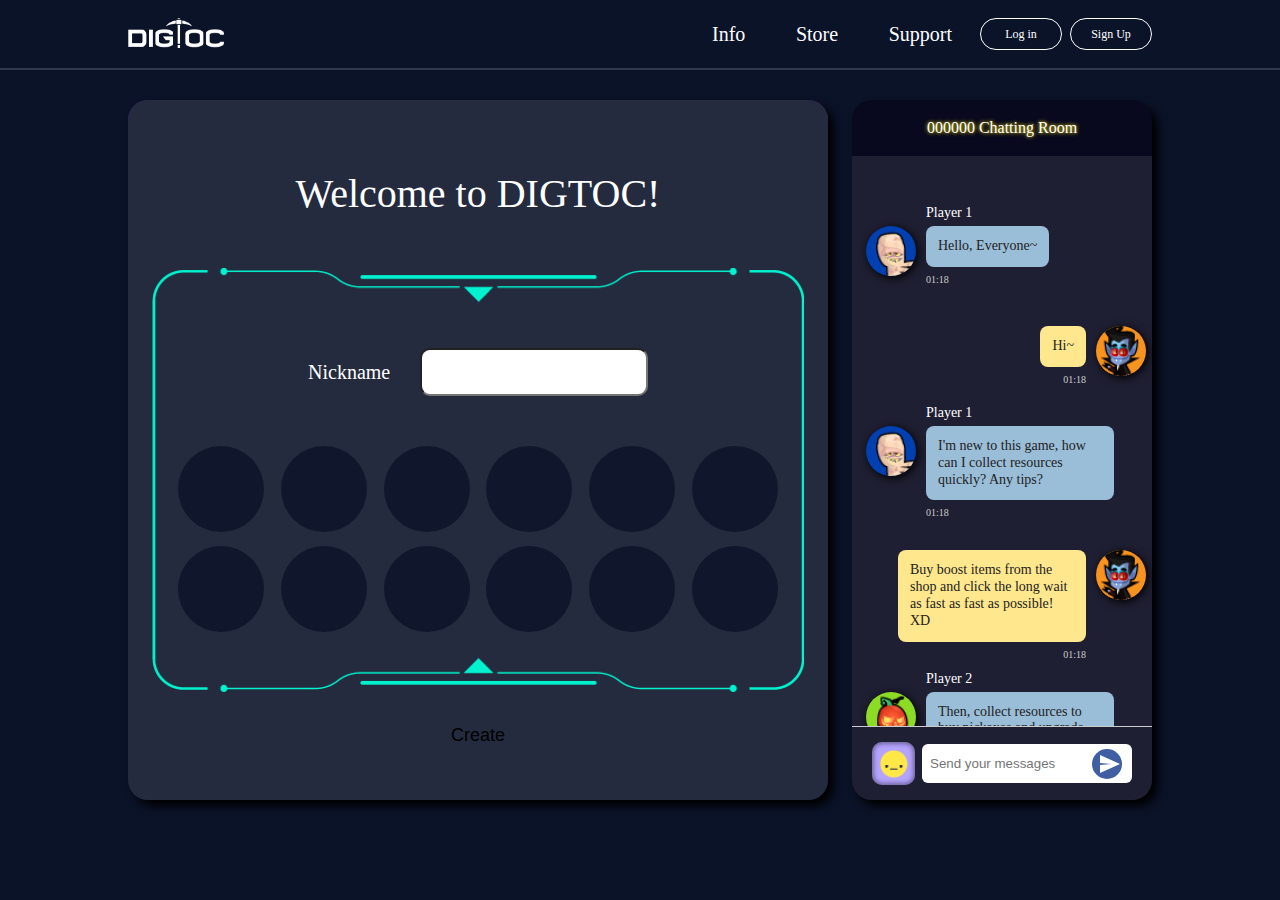
==== commit d6ec34b6: "캐릭터 선택창 제작" ====
--- a/index.html
+++ b/index.html
@@ -60,841 +60,129 @@
         </header><!-- header -->
         <div id="container">
             <div class="cont1">
-                <div class="game_wrap" style="background-image: url('images/background/back1.jpg');">
-                    <div class="game_header">
-                        <div class="game_headerIn">
-                            <div class="play_time_wrap">
-                                <p class="marker">
-                                    <img class="vip_gold" src="images/ui/vipgold.svg" alt="">
-                                    <img class="vip_silver" src="images/ui/vipsilver.svg" alt="">
-                                </p>
-                                <div class="play_wrap">
-                                    <div class="play_time">
-                                        Time: <span class="timer">00:00:00</span>
-                                    </div>
-                                    <div class="play_time_rank">
-                                        Ranking: <span class="rank_num">0</span> <i class="up_icon"></i>
-                                    </div>
-                                </div>
-                            </div>
-                            <div class="click_speed_wrap">
-                                <p>
-                                    <span id="clicks"></span> / s
-                                </p>
-                            </div>
-                            <div class="point_wrap">
-                                <span id="point_score" class="gem_score"></span> GEM
-                            </div>
-                            <div class="rank_btn">
-                                <button></button>
-                            </div>
-                        </div>
-                    </div><!-- game_header -->
-                    <div class="game_container">
-                        <div class="now_item">
-                            <div class="remaining_amount">
-                                <img class="pick" src="images/item/pick_common.png" alt="">
-                                <div class="item_info">
-                                    <p class="item_level">Lv.1 Pick</p>
-                                    <p class="item_rank">
-                                        <span class="item_common on">Common</span>
-                                        <span class="item_rare">Rare</span>
-                                        <span class="item_legend">Legend</span>
-                                    </p>
-                                    <p class="durability">
-                                        <span>25</span> / <span>190</span>
-                                    </p>
-                                    <p class="price">
-                                        <span>1.60</span> Gem
-                                    </p>
-                                </div>
-                            </div>
-                        </div><!-- 아이템 남은 양 -->
-                        <div class="stone_item item1">
-                            <img src="images/background/digtoc_gui.png" alt="">
-                        </div><!-- 광맥 이미지1 -->
-                        <div class="stone_item item2">
-                            <img src="images/background/digtoc_gui.png" alt="">
-                        </div><!-- 광맥 이미지2 -->
-                        <div class="boost_200">
-                            <span class="boost_icon"></span>
-                            <div class="gauge_wrap">
-                                <p class="gauge"></p>
-                                <span class="percent">200%</span>
-                                <span class="boost_timer">00:00:00</span>
-                            </div>
-                        </div><!-- 부스트 영역 -->
-                        <div class="menu_list">
-                            <ul>
-                                <li>
-                                    <button class="ch_change_btn"></button>
-                                </li><!-- 채널변경 -->
-                                <li>
-                                    <button class="inventory_btn"></button>
-                                </li><!-- 인벤토리 -->
-                                <li>
-                                    <button class="shop_btn"></button>
-                                </li><!-- 상점 -->
-                                <li>
-                                    <button class="rank_btn"></button>
-                                </li><!-- 랭킹 -->
-                                <li>
-                                    <button class="audio_btn"></button>
-                                    <audio class="audio" src="audio/sound.wav" autoplay></audio>
-                                </li><!-- 오디오 -->
-                            </ul>
-                        </div><!-- 메뉴 버튼 리스트-->
-                        <div class="cont_ranking">
-                            <div class="ranking_inner">
+                <div class="game_parent">
+                    <!-- 캐릭터 선택창 시작 -->
+                    <div class="game_login">
+                        <p class="ch_welcom_title">Welcome to DIGTOC!</p>
+                        <div class="game_login_inner">
+                            <div class="name_wrap">
+                                <label for="ch_name">Nickname</label>
+                                <input type="text" id="ch_name" maxlength="20"/>
+                            </div>
+                            <div class="login_ch_list">
                                 <ul>
                                     <li>
-                                        <p class="ch_img">
-                                            <img src="images/character/character1_profile.png" alt="">
-                                        </p>
-                                        <p class="ch_item">
-                                            <img src="images/item/pick_legend.png" alt="">
-                                        </p>
-                                        <div class="percent_wrap">
-                                            <p class="gem_gauge">
-                                                <span></span>
-                                            </p>
-                                            <p class="click_gauge">
-                                                <span></span>
-                                            </p>
-                                        </div>
-                                        <div class="user_score">
-                                            <p class="gem_user_score">9,999,99</p>
-                                            <p class="click_score">4.5</p>
-                                        </div>
+                                        <img src="images/character/trade_character1_profile.png" alt="">
                                     </li>
                                     <li>
-                                        <p class="ch_img">
-                                            <img src="images/character/character2_profile.png" alt="">
-                                        </p>
-                                        <p class="ch_item">
-                                            <img src="images/item/pick_legend.png" alt="">
-                                        </p>
-                                        <div class="percent_wrap">
-                                            <p class="gem_gauge">
-                                                <span></span>
-                                            </p>
-                                            <p class="click_gauge">
-                                                <span></span>
-                                            </p>
-                                        </div>
-                                        <div class="user_score">
-                                            <p class="gem_user_score">8,888,88</p>
-                                            <p class="click_score">6.5</p>
-                                        </div>
+                                        <img src="images/character/trade_character2_profile.png" alt="">
                                     </li>
                                     <li>
-                                        <p class="ch_img">
-                                            <img src="images/character/character3_profile.png" alt="">
-                                        </p>
-                                        <p class="ch_item">
-                                            <img src="images/item/pick_common.png" alt="">
-                                        </p>
-                                        <div class="percent_wrap">
-                                            <p class="gem_gauge">
-                                                <span></span>
-                                            </p>
-                                            <p class="click_gauge">
-                                                <span></span>
-                                            </p>
-                                        </div>
-                                        <div class="user_score">
-                                            <p class="gem_user_score">7,777,77</p>
-                                            <p class="click_score">2.5</p>
-                                        </div>
+                                        <img src="images/character/trade_character3_profile.png" alt="">
                                     </li>
                                     <li>
-                                        <p class="ch_img">
-                                            <img src="images/character/character4_profile.png" alt="">
-                                        </p>
-                                        <p class="ch_item">
-                                            <img src="images/item/pick_rare.png" alt="">
-                                        </p>
-                                        <div class="percent_wrap">
-                                            <p class="gem_gauge">
-                                                <span></span>
-                                            </p>
-                                            <p class="click_gauge">
-                                                <span></span>
-                                            </p>
-                                        </div>
-                                        <div class="user_score">
-                                            <p class="gem_user_score">6,666,66</p>
-                                            <p class="click_score">6.8</p>
-                                        </div>
+                                        <img src="images/character/trade_character4_profile.png" alt="">
                                     </li>
                                     <li>
-                                        <p class="ch_img">
-                                            <img src="images/character/character5_profile.png" alt="">
-                                        </p>
-                                        <p class="ch_item">
-                                            <img src="images/item/pick_rare.png" alt="">
-                                        </p>
-                                        <div class="percent_wrap">
-                                            <p class="gem_gauge">
-                                                <span></span>
-                                            </p>
-                                            <p class="click_gauge">
-                                                <span></span>
-                                            </p>
-                                        </div>
-                                        <div class="user_score">
-                                            <p class="gem_user_score">55,55</p>
-                                            <p class="click_score">8.5</p>
-                                        </div>
+                                        <img src="images/character/trade_character5_profile.png" alt="">
                                     </li>
                                     <li>
-                                        <p class="ch_img">
-                                            <img src="images/character/character6_profile.png" alt="">
-                                        </p>
-                                        <p class="ch_item">
-                                            <img src="images/item/pick_common.png" alt="">
-                                        </p>
-                                        <div class="percent_wrap">
-                                            <p class="gem_gauge">
-                                                <span></span>
-                                            </p>
-                                            <p class="click_gauge">
-                                                <span></span>
-                                            </p>
-                                        </div>
-                                        <div class="user_score">
-                                            <p class="gem_user_score">44,44</p>
-                                            <p class="click_score">2.2</p>
-                                        </div>
+                                        <img src="images/character/trade_character6_profile.png" alt="">
+                                    </li>
+                                    <li>
+                                        <img src="images/character/trade_character7_profile.png" alt="">
+                                    </li>
+                                    <li>
+                                        <img src="images/character/trade_character8_profile.png" alt="">
+                                    </li>
+                                    <li>
+                                        <img src="images/character/trade_character9_profile.png" alt="">
+                                    </li>
+                                    <li>
+                                        <img src="images/character/trade_character10_profile.png" alt="">
+                                    </li>
+                                    <li>
+                                        <img src="images/character/trade_character11_profile.png" alt="">
+                                    </li>
+                                    <li>
+                                        <img src="images/character/trade_character12_profile.png" alt="">
                                     </li>
                                 </ul>
-                                <div class="user_item_info">
-                                    <img class="pick" src="images/item/pick_legend.png" alt="">
+                            </div>
+                            <button type="button" class="login_create_btn">Create</button>
+                        </div>
+                        <!-- 캐릭터 선택창 모달 -->
+                        <div class="create_symbol_modal alert_modal">
+                            <div class="create_wrap">
+                                <div class="create_inner">
+                                    <p class="create_ques">
+                                        <span>
+                                            Please omit<br>
+                                            the special symbols (!@#$)<br>
+                                            and blank spaces.
+                                        </span>
+                                    </p>
+                                    <div class="button_wrap">
+                                        <button type="button" class="cancel">Confirm</button>
+                                    </div>
+                                </div>
+                            </div>
+                        </div><!-- create_symbol_modal -->
+                        <div class="create_exists_modal alert_modal">
+                            <div class="create_wrap">
+                                <div class="create_inner">
+                                    <p class="create_ques">
+                                        <span>
+                                            The Nickname that<br>
+                                            already exists.
+                                        </span>
+                                    </p>
+                                    <div class="button_wrap">
+                                        <button type="button" class="cancel">Confirm</button>
+                                    </div>
+                                </div>
+                            </div>
+                        </div><!-- create_exists_modal -->
+                    </div>
+                    <!-- 캐릭터 선택창 끝 -->
+
+
+                    <div class="game_wrap" style="background-image: url('images/background/back1.jpg');">
+                        <div class="game_header">
+                            <div class="game_headerIn">
+                                <div class="play_time_wrap">
+                                    <p class="marker">
+                                        <img class="vip_gold" src="images/ui/vipgold.svg" alt="">
+                                        <img class="vip_silver" src="images/ui/vipsilver.svg" alt="">
+                                    </p>
+                                    <div class="play_wrap">
+                                        <div class="play_time">
+                                            Time: <span class="timer">00:00:00</span>
+                                        </div>
+                                        <div class="play_time_rank">
+                                            Ranking: <span class="rank_num">0</span> <i class="up_icon"></i>
+                                        </div>
+                                    </div>
+                                </div>
+                                <div class="click_speed_wrap">
+                                    <p>
+                                        <span id="clicks"></span> / s
+                                    </p>
+                                </div>
+                                <div class="point_wrap">
+                                    <span id="point_score" class="gem_score"></span> GEM
+                                </div>
+                                <div class="rank_btn">
+                                    <button></button>
+                                </div>
+                            </div>
+                        </div><!-- game_header -->
+                        <div class="game_container">
+                            <div class="now_item">
+                                <div class="remaining_amount">
+                                    <img class="pick" src="images/item/pick_common.png" alt="">
                                     <div class="item_info">
                                         <p class="item_level">Lv.1 Pick</p>
-                                        <p class="item_rank">
-                                            <span class="item_common">Common</span>
-                                            <span class="item_rare">Rare</span>
-                                            <span class="item_legend on">Legend</span>
-                                        </p>
-                                        <p class="durability">
-                                            <span>25</span> / <span>190</span>
-                                        </p>
-                                        <p class="price">
-                                            <span>1.60</span> Gem
-                                        </p>
-                                    </div>
-                                </div>
-                            </div>
-                        </div><!-- 컨테이너 랭킹 -->
-                        <div class="ch_wrap">
-                            <div class="ch ch1">
-                                <img class="on" src="images/character/character7_stand.png" alt="">
-                                <img src="images/character/character7_motion2.png" alt="">
-                                <!-- <audio class="hit_audio" src="audio/hit.mp3"></audio> -->
-                                <span class="user_text">Hello, Everyone~</span>
-                            </div>
-                            <div class="ch ch2">
-                                <img class="on" src="images/character/character1_stand.png" alt="">
-                                <!-- <span class="user_text">Hello, Everyone~</span> -->
-                            </div>
-                            <div class="ch ch3">
-                                <img class="on" src="images/character/character6_stand.png" alt="">
-                                <!-- <span class="user_text">Hello, Everyone~</span> -->
-                            </div>
-                            <div class="ch ch4">
-                                <img class="on" src="images/character/character2_stand.png" alt="">
-                                <!-- <span class="user_text">Hello, Everyone~</span> -->
-                            </div>
-                            <div class="ch ch5">
-                                <img class="on" src="images/character/character4_stand.png" alt="">
-                                <!-- <span class="user_text">Hello, Everyone~</span> -->
-                            </div>
-                            <div class="ch ch6">
-                                <img class="on" src="images/character/character8_stand.png" alt="">
-                                <!-- <span class="user_text">Hello, Everyone~</span> -->
-                            </div>
-                        </div><!-- 캐릭터 -->
-                    </div><!-- 게임 컨테이너 -->
-                    <!-- ====== 모달 시작 ====== -->
-                    <!-- 컨테이너 메인 모달 -->
-                    <div class="inven_modal">
-                        <div class="inven_header">
-                            <button class="back_btn">Back to Game</button>
-                            <p class="inven_name">INVENTORY</p>
-                            <div class="point_wrap">
-                                <span id="inven_point_score" class="gem_score">0.00</span> GEM
-                            </div>
-                        </div>
-                        <div class="inven_container">
-                            <div class="upgrade_wrap">
-                                <p class="equip">
-                                    <span>EQUIP</span>
-                                </p>
-                                <div class="preview_item">
-                                    <img src="images/item/pick_common.png" alt="">
-                                </div>
-                                <p class="item_level">
-                                    Lv.1 Pick
-                                    <span class="lock_btn"></span>
-                                </p>
-                                <p class="item_rank">
-                                    <span class="item_common on">Common</span>
-                                    <span class="item_rare">Rare</span>
-                                    <span class="item_legend">Legend</span>
-                                </p>
-                                <p class="durability">
-                                    <span>25</span> / <span>190</span> 
-                                </p>
-                                <p class="price">
-                                    <span>0.01</span> Gem
-                                </p>
-                                <div class="btn_wrap">
-                                    <button type="button" class="useitem_btn">Use</button>
-                                    <button type="button" class="equip_btn">Equip</button>
-                                    <button type="button" class="repair on">Repair</button>
-                                    <button type="button" class="Upgrade on">Upgrade</button>
-                                    <button type="button" class="mint_item_btn on">Mint an Item</button>
-                                    <button type="button" class="upgrade_now">Upgrade Now</button>
-                                    <button type="button" class="up_cancel">Cancel</button>
-                                </div>
-                            </div>
-                            <div class="flex_right">
-                                <div class="item_list_wrap">
-                                    <div class="item_tab_btn">
-                                        <ul>
-                                            <li class="on">All</li>
-                                            <li class="on">Item</li>
-                                            <li class="on">Mining Tool</li>
-                                            <li class="upgrade_tab_btn">Upgrade</li>
-                                        </ul>
-                                    </div>
-                                    <div class="item_list">
-                                        <ul>
-                                            <!-- <li>
-                                                <div class="item_wrap">
-                                                    <img src="images/item/pick_common.png">
-                                                    <p class="item_level">+7</p>
-                                                    <p class="item_lock"></p>
-                                                    <div class="item_info">
-                                                        <p class="durability">
-                                                            <span class="now_durability">240</span> / <span class="max_durability">240</span>
-                                                        </p>
-                                                        <p class="price">
-                                                            <span class="mining_gem">1.60</span> Gem
-                                                        </p>
-                                                    </div>
-                                                </div>
-                                                <span class="equip_img target_img"></span>
-                                            </li> -->
-                                        </ul><!-- 인벤토리 아이템 리스트 -->
-                                    </div>
-                                </div>
-                                <div class="next_minting">
-                                    <div class="next_inner">
-                                        <span>Let's get<br>
-                                            Mining Tools
-                                        </span>
-                                        <button type="button" class="go_tools"></button>
-                                    </div>
-                                </div>
-                            </div>
-                        </div><!-- inven_inner -->
-                        <div class="upgrade_complete">
-                            <div class="complete_inner">
-                                <p class="complete_title">Upgrade Complete!</p>
-                                <p class="complete_item">
-                                    <img src="images/item/pick_common.png" alt="">
-                                </p>
-                                <p class="item_name">
-                                    Pick
-                                    <span class="item_rank">Common</span>
-                                </p>
-                                <p class="item_level">
-                                    <span>Lv.1</span>
-                                    ->
-                                    <span>Lv.2</span>
-                                </p>
-                            </div>
-                        </div><!-- upgrade_complete -->
-                    </div><!-- inven modal -->
-                    <div class="shop_modal">
-                        <div class="shop_header">
-                            <button class="back_btn">Back to Game</button>
-                            <p class="shop_name">SHOP</p>
-                            <div class="point_wrap">
-                                <span id="shop_point_score" class="gem_score">0.00</span> GEM
-                            </div>
-                        </div>
-                        <div class="shop_container">
-                            <div class="shop_menu_btn">
-                                <ul>
-                                    <li class="on">
-                                        <button type="button">PACKAGE</button>
-                                    </li>
-                                    <li>
-                                        <button type="button">ITEM</button>
-                                    </li>
-                                    <li>
-                                        <button type="button">MINING TOOL</button>
-                                    </li>
-                                </ul>
-                            </div>
-                            <div class="content_wrap">
-                                <div class="package_content">
-                                    <ul>
-                                        <li class="vip_silver_wrap">
-                                            <div class="vip_silver">
-                                                <img src="images/ui/vipsilver.svg" alt="">
-                                                7 days every day<br>
-                                                Permanent Booster 10%<br>
-                                                Auto click 1 hour 1 piece<br>
-                                                2ea 200% 1 hour boosters
-                                            </div>
-                                            <p>
-                                                <span class="price">5,000</span>
-                                            </p>
-                                        </li>
-                                        <li class="vip_gold_wrap">
-                                            <div class="vip_gold">
-                                                <img src="images/ui/vipgold.svg" alt="">
-                                                7 days every day<br>
-                                                Always Boost 30%<br>
-                                                Auto click 1 hour 5 photos<br>
-                                                5ea 200% 1 hour boosters
-                                            </div>
-                                            <p>
-                                                <span class="price">8,000</span>
-                                            </p>
-                                        </li>
-                                    </ul>
-                                </div><!-- package_content -->
-                                <div class="item_content">
-                                    <div class="booster_list">
-                                        <div class="list_title">
-                                            Booster
-                                        </div>
-                                        <ul>
-                                            <li class="shop_item_buy">
-                                                <div class="item">
-                                                    <img src="images/item/booster_10m.png" alt="">
-                                                    Mining 100% UP / 10M
-                                                </div>
-                                                <p class="price_wrap">
-                                                    <span class="price">200</span>
-                                                </p>
-                                            </li>
-                                            <li class="shop_item_buy">
-                                                <div class="item">
-                                                    <img src="images/item/booster_1h.png" alt="">
-                                                    Mining 200% UP / 1H
-                                                </div>
-                                                <p class="price_wrap">
-                                                    <span class="price">200</span>
-                                                </p>
-                                            </li>
-                                        </ul>
-                                    </div>
-                                    <div class="auto_list">
-                                        <div class="list_title">
-                                            Auto Click
-                                        </div>
-                                        <ul>
-                                            <li class="shop_item_buy">
-                                                <div class="item">
-                                                    <img src="images/item/auto_click_10m.png" alt="">
-                                                    Auto Click / 10M
-                                                </div>
-                                                <p class="price_wrap">
-                                                    <span class="price">200</span>
-                                                </p>
-                                            </li>
-                                            <li class="shop_item_buy">
-                                                <div class="item">
-                                                    <img src="images/item/auto_click_1h.png" alt="">
-                                                    Auto Click / 1H
-                                                </div>
-                                                <p class="price_wrap">
-                                                    <span class="price">200</span>
-                                                </p>
-                                            </li>
-                                        </ul>
-                                    </div>
-                                </div><!-- item_content -->
-                                <div class="tool_content">
-                                    <ul>
-                                        <li>
-                                            <div class="box_wrap">
-                                                <img src="images/ui/premium_box.png" alt="">
-                                                <p class="box_title">Premium Box</p>
-                                                <span class="box_info">
-                                                    (Rare 80%, Legend 20%)
-                                                </span>
-                                                <div class="price_wrap">
-                                                    <span class="price">1,000</span>
-                                                </div>
-                                            </div>
-                                        </li>
-                                        <li>
-                                            <div class="box_wrap">
-                                                <img src="images/ui/vip_box.png" alt="">
-                                                <p class="box_title">VIP Box</p>
-                                                <span class="box_info">
-                                                    (Normal 80%, Rare 20%)
-                                                </span>
-                                                <div class="price_wrap">
-                                                    <span class="price">800</span>
-                                                </div>
-                                            </div>
-                                        </li>
-                                    </ul>
-                                    <div class="go_opensea">
-                                        <span class="speack_icon"></span>
-                                        <p class="text">
-                                            Didn't find the item you want?<br>
-                                            Buy your favorite items from <strong>OpenSea!</strong>
-                                        </p>
-                                        <button type="button" class="opensea_btn">
-                                            Buy to<br>
-                                            OpenSea.io
-                                        </button>
-                                    </div>
-                                </div>
-                            </div><!-- content_wrap -->
-                        </div>
-                    </div><!-- shop modal -->
-                    <div class="ranking_modal">
-                        <div class="ranking_wrap">
-                            <button type="button" class="ranking_pop_close"></button>
-                            <div class="ranking_pop_inner">
-                                <p class="rank_pop_title">
-                                    <span>Global Ranking</span>
-                                </p>
-                                <ul class="rank_tab_btn">
-                                    <li class="on">
-                                        <button type="button">Total Mining</button>
-                                    </li>
-                                    <li>
-                                        <button type="button">Total Play Time</button>    
-                                    </li>
-                                </ul>
-                                <div class="list_wrap">
-                                    <div class="ranking_pop_list on">
-                                        <div class="list_name">
-                                            <p>ID</p>
-                                            <p>Total Mining</p>
-                                        </div>
-                                        <div class="rank_list">
-                                            <ul>
-                                                <li>
-                                                    <span class="rank_num">1</span>
-                                                    <p class="user_id">Mining King</p>
-                                                    <p class="user_score">99,999,99</p>
-                                                </li>
-                                                <li>
-                                                    <span class="rank_num">2</span>
-                                                    <p class="user_id">Mining Master</p>
-                                                    <p class="user_score">88,888,88</p>
-                                                </li>
-                                                <li>
-                                                    <span class="rank_num">3</span>
-                                                    <p class="user_id">Insane Clicker</p>
-                                                    <p class="user_score">77,777,77</p>
-                                                </li>
-                                                <li>
-                                                    <span class="rank_num">4</span>
-                                                    <p class="user_id">Player 4</p>
-                                                    <p class="user_score">66,666,66</p>
-                                                </li>
-                                                <li>
-                                                    <span class="rank_num">5</span>
-                                                    <p class="user_id">Player 5</p>
-                                                    <p class="user_score">55,555,55</p>
-                                                </li>
-                                                <li>
-                                                    <span class="rank_num">6</span>
-                                                    <p class="user_id">Player 6</p>
-                                                    <p class="user_score">44,444,44</p>
-                                                </li>
-                                                <li>
-                                                    <span class="rank_num">7</span>
-                                                    <p class="user_id">Player 7</p>
-                                                    <p class="user_score">33,333,33</p>
-                                                </li>
-                                            </ul>
-                                        </div>
-                                        <div class="my_rank">
-                                            <span class="rank_num">95</span>
-                                            <p class="user_id">Player ID</p>
-                                            <p class="point_wrap">
-                                                <span id="rank_score" class="gem_score">0.00</span>
-                                            </p>
-                                        </div>
-                                    </div><!-- ranking_pop -->
-                                    <div class="playtime_pop_list">
-                                        <div class="list_name">
-                                            <p>ID</p>
-                                            <p>Play Time</p>
-                                        </div>
-                                        <div class="time_list">
-                                            <ul>
-                                                <li>
-                                                    <span class="rank_num">1</span>
-                                                    <p class="user_id">Mining King</p>
-                                                    <p class="time_score">10:20:59</p>
-                                                </li>
-                                                <li>
-                                                    <span class="rank_num">2</span>
-                                                    <p class="user_id">Mining Master</p>
-                                                    <p class="time_score">09:14:44</p>
-                                                </li>
-                                                <li>
-                                                    <span class="rank_num">3</span>
-                                                    <p class="user_id">Insane Clicker</p>
-                                                    <p class="time_score">09:11:32</p>
-                                                </li>
-                                                <li>
-                                                    <span class="rank_num">4</span>
-                                                    <p class="user_id">Player 4</p>
-                                                    <p class="time_score">08:21:22</p>
-                                                </li>
-                                                <li>
-                                                    <span class="rank_num">5</span>
-                                                    <p class="user_id">Player 5</p>
-                                                    <p class="time_score">08:10:43</p>
-                                                </li>
-                                                <li>
-                                                    <span class="rank_num">6</span>
-                                                    <p class="user_id">Player 6</p>
-                                                    <p class="time_score">07:32:12</p>
-                                                </li>
-                                                <li>
-                                                    <span class="rank_num">7</span>
-                                                    <p class="user_id">Player 7</p>
-                                                    <p class="time_score">06:21:54</p>
-                                                </li>
-                                            </ul>
-                                        </div>
-                                        <div class="my_rank">
-                                            <span class="rank_num">95</span>
-                                            <p class="user_id">Player ID</p>
-                                            <p class="point_wrap">
-                                                <span id="time_score">04.32:13</span>
-                                            </p>
-                                        </div>
-                                    </div><!-- playtime_pop -->
-                                </div>
-                            </div>
-                        </div>
-                    </div><!-- ranking_modal -->
-                    <div class="repair_modal alert_modal">
-                        <div class="repair_wrap">
-                            <div class="repair_inner">
-                                <p class="repair_ques">
-                                    Repair costs are consumed.<br>
-                                    Are you sure you want to fix it?
-                                </p>
-                                <p class="price_wrap">
-                                    <span class="price">25</span>
-                                    GEM
-                                </p>
-                                <div class="button_wrap">
-                                    <button type="button" class="confirm" id="repair_buy_confirm">Confirm</button>
-                                    <button type="button" class="cancel">Cancel</button>
-                                </div>
-                            </div>
-                        </div>
-                    </div><!-- repair_modal -->
-                    <div class="another_room_modal alert_modal">
-                        <div class="another_wrap">
-                            <div class="another_inner">
-                                <p class="another_ques">
-                                    Do you want to move to<br>
-                                    another mining room?
-                                </p>
-                                <div class="button_wrap">
-                                    <button type="button" class="confirm" id="change_room_btn">Confirm</button>
-                                    <button type="button" class="cancel">Cancel</button>
-                                </div>
-                            </div>
-                        </div>
-                    </div><!-- another_room_modal -->
-
-                    <!-- 트레이드 모달 시작 -->
-                    <div class="trade_modal">
-                        <div class="trade_header">
-                            <p class="trade_name">Trade</p>
-                            <div class="point_wrap">
-                                <span id="trade_point_score" class="gem_score">0.00</span> GEM
-                            </div>
-                        </div>
-                        <div class="trade_container">
-                            <div class="my_trade_wrap">
-                                <div class="trade_ch my_ch">
-                                    <p class="trade_ch_img">
-                                        <img src="images/character/trade_character6_profile.png" alt="">
-                                        <span class="confirm_area">Confirm</span>
-                                    </p>
-                                    <span class="my_name">Player 5</span>
-                                </div>
-                                <div class="trade_item_wrap">
-                                    <div class="upload_wrap">
-                                        <span>
-                                            Upload<br>
-                                            Mining Tools
-                                        </span>
-                                    </div>
-                                    <div class="trade_inner_item">
-                                        <p class="trade_item">
-                                            <img src="images/item/pick_legend.png" alt="">
-                                            <button class="item_close_btn"></button>
-                                        </p>
-                                        <p class="item_level">Lv.1 Pick</p>
-                                        <p class="item_rank">
-                                            <span class="item_common">Common</span>
-                                            <span class="item_rare">Rare</span>
-                                            <span class="item_legend on">Legend</span>
-                                        </p>
-                                        <p class="durability">
-                                            <span>240</span> / <span>240</span>
-                                        </p>
-                                        <p class="price">
-                                            <span>1.60</span> Gem
-                                        </p>
-                                    </div>
-                                    <!-- 아이템 잠금 영역 -->
-                                    <div class="lock_wrap"></div>
-                                </div>
-                                <div class="gem_price_wrap">
-                                    <input type="number" class="gem_price" value="0.00">
-                                </div>
-                            </div><!-- my_trade_wrap -->
-                            
-                            <!-- 트레이드 채팅창 -->
-                            <div class="trade_chat_wrap">
-                                <div class="trade_chat_inner">
-                                    <div class="message_inner">
-                                        <div class="system_msg_wrap">
-                                            <p>&lt; System &gt;
-                                                <span class="system_msg">Player 3 joined the trading room.</span>    
-                                            </p>
-                                            <p>&lt; System &gt;
-                                                <span class="system_msg">Player 2 joined the trading room.</span>
-                                            </p>
-                                        </div>
-                                        <div class="user_message my_msg">
-                                            <p class="user_ch">
-                                                <img src="images/character/character6_profile.png" alt="">
-                                            </p>
-                                            <div class="text_box">
-                                                <p class="user_text_message">I have 5 level 4 pickaxes. how many would you like to buy?</p>
-                                                <span class="send_time">01:18</span>
-                                            </div>
-                                        </div>
-                                        <div class="user_message">
-                                            <p class="user_ch user3">
-                                                <img src="images/character/character1_profile.png" alt="">
-                                            </p>
-                                            <div class="text_box">
-                                                <p class="user_text_message">Is it possible to trade 3 pieces for 25 gems each??</p>
-                                                <span class="send_time">01:18</span>
-                                            </div>
-                                        </div>
-                                        <div class="user_message my_msg">
-                                            <p class="user_ch">
-                                                <img src="images/character/character6_profile.png" alt="">
-                                            </p>
-                                            <div class="text_box">
-                                                <p class="user_text_message">ok</p>
-                                                <span class="send_time">01:18</span>
-                                            </div>
-                                        </div>
-                                        <div class="system_msg_wrap color_green">
-                                            <p>&lt; System &gt;
-                                                <span class="system_msg">Level 5. Traded Pock(Legendary) for 25.00 Gems. [01:21]</span>    
-                                            </p>
-                                            <p>&lt; System &gt;
-                                                <span class="system_msg">Level 5. Traded Pock(Legendary) for 25.00 Gems. [01:21]</span>    
-                                            </p>
-                                            <p>&lt; System &gt;
-                                                <span class="system_msg">Level 5. Traded Pock(Legendary) for 25.00 Gems. [01:21]</span>    
-                                            </p>
-                                        </div>
-                                    </div>
-                                </div><!-- chat_inner -->
-                                <div class="trade_message_wrap">
-                                    <div class="emoticon_btn">
-                                        <button type="button"></button>
-                                    </div>
-                                    <div class="message_enter">
-                                        <form>
-                                            <input id="trade_send" type="text" placeholder="Send your messages" autocomplete="off" maxlength="60">
-                                            <button type="button" class="submit"></button>
-                                        </form>
-                                    </div>
-                                    <div class="emoticon_wrap">
-                                        <ul></ul>
-                                    </div>
-                                </div>
-                            </div><!-- trade_chat_wrap -->
-                            <div class="user_trade_wrap">
-                                <div class="trade_ch user_ch">
-                                    <p class="trade_ch_img">
-                                        <img src="images/character/trade_character1_profile.png" alt="">
-                                        <span class="confirm_area">Confirm</span>
-                                    </p>
-                                    <span class="user_name">Player 3</span>
-                                </div>
-                                <div class="trade_item_wrap">
-                                    <div class="upload_wrap">
-                                        <span>
-                                            Upload<br>
-                                            Mining Tools
-                                        </span>
-                                    </div>
-                                    <div class="trade_inner_item">
-                                        <p class="trade_item">
-                                            <img src="images/item/pick_legend.png" alt="">
-                                        </p>
-                                        <p class="item_level">Lv.1 Pick</p>
-                                        <p class="item_rank">
-                                            <span class="item_common">Common</span>
-                                            <span class="item_rare">Rare</span>
-                                            <span class="item_legend on">Legend</span>
-                                        </p>
-                                        <p class="durability">
-                                            <span>240</span> / <span>240</span>
-                                        </p>
-                                        <p class="price">
-                                            <span>1.60</span> Gem
-                                        </p>
-                                    </div>
-                                    <!-- 아이템 잠금 영역 -->
-                                    <div class="lock_wrap"></div>
-                                </div>
-                                <div class="gem_price_wrap">
-                                    <input type="number" class="gem_price" value="0.00">
-                                </div>
-                            </div><!-- user_trade_wrap -->
-                        </div><!-- trade_container -->
-                        <div class="trade_btn_wrap">
-                            <button class="confirm">Confirm</button>
-                            <button class="cancel">Close</button>
-                        </div>
-                        <!-- 트레이드 인벤토리 시작 -->
-                        <div class="trade_inven_wrap">
-                            <p class="title">My Inventory</p>
-                            <button class="close_btn"></button>
-                            <div class="trade_inven_inner">
-                                <div class="left_layer">
-                                    <div class="item_info_wrap">
-                                        <div class="preview_item">
-                                            <img src="images/item/pick_common.png" alt="">
-                                        </div>
-                                        <p class="item_level trade">
-                                            Lv.1 Pick
-                                            <!-- <span class="lock_btn"></span> -->
-                                        </p>
                                         <p class="item_rank">
                                             <span class="item_common on">Common</span>
                                             <span class="item_rare">Rare</span>
@@ -904,373 +192,1253 @@
                                             <span>25</span> / <span>190</span>
                                         </p>
                                         <p class="price">
-                                            <span>0.01</span> Gem
+                                            <span>1.60</span> Gem
                                         </p>
                                     </div>
                                 </div>
-                                <div class="trade_item_list">
-                                    <ul></ul>
-                                </div>
-                            </div>
-                            <button class="select_btn">Select</button>
+                            </div><!-- 아이템 남은 양 -->
+                            <div class="stone_item item1">
+                                <img src="images/background/digtoc_gui.png" alt="">
+                            </div><!-- 광맥 이미지1 -->
+                            <div class="stone_item item2">
+                                <img src="images/background/digtoc_gui.png" alt="">
+                            </div><!-- 광맥 이미지2 -->
+                            <div class="boost_200">
+                                <span class="boost_icon"></span>
+                                <div class="gauge_wrap">
+                                    <p class="gauge"></p>
+                                    <span class="percent">200%</span>
+                                    <span class="boost_timer">00:00:00</span>
+                                </div>
+                            </div><!-- 부스트 영역 -->
+                            <div class="menu_list">
+                                <ul>
+                                    <li>
+                                        <button class="ch_change_btn"></button>
+                                    </li><!-- 채널변경 -->
+                                    <li>
+                                        <button class="inventory_btn"></button>
+                                    </li><!-- 인벤토리 -->
+                                    <li>
+                                        <button class="shop_btn"></button>
+                                    </li><!-- 상점 -->
+                                    <li>
+                                        <button class="rank_btn"></button>
+                                    </li><!-- 랭킹 -->
+                                    <li>
+                                        <button class="audio_btn"></button>
+                                        <!-- <audio class="audio" src="audio/sound.wav" autoplay></audio> -->
+                                    </li><!-- 오디오 -->
+                                </ul>
+                            </div><!-- 메뉴 버튼 리스트-->
+                            <div class="cont_ranking">
+                                <div class="ranking_inner">
+                                    <ul>
+                                        <li>
+                                            <p class="ch_img">
+                                                <img src="images/character/character1_profile.png" alt="">
+                                            </p>
+                                            <p class="ch_item">
+                                                <img src="images/item/pick_legend.png" alt="">
+                                            </p>
+                                            <div class="percent_wrap">
+                                                <p class="gem_gauge">
+                                                    <span></span>
+                                                </p>
+                                                <p class="click_gauge">
+                                                    <span></span>
+                                                </p>
+                                            </div>
+                                            <div class="user_score">
+                                                <p class="gem_user_score">9,999,99</p>
+                                                <p class="click_score">4.5</p>
+                                            </div>
+                                        </li>
+                                        <li>
+                                            <p class="ch_img">
+                                                <img src="images/character/character2_profile.png" alt="">
+                                            </p>
+                                            <p class="ch_item">
+                                                <img src="images/item/pick_legend.png" alt="">
+                                            </p>
+                                            <div class="percent_wrap">
+                                                <p class="gem_gauge">
+                                                    <span></span>
+                                                </p>
+                                                <p class="click_gauge">
+                                                    <span></span>
+                                                </p>
+                                            </div>
+                                            <div class="user_score">
+                                                <p class="gem_user_score">8,888,88</p>
+                                                <p class="click_score">6.5</p>
+                                            </div>
+                                        </li>
+                                        <li>
+                                            <p class="ch_img">
+                                                <img src="images/character/character3_profile.png" alt="">
+                                            </p>
+                                            <p class="ch_item">
+                                                <img src="images/item/pick_common.png" alt="">
+                                            </p>
+                                            <div class="percent_wrap">
+                                                <p class="gem_gauge">
+                                                    <span></span>
+                                                </p>
+                                                <p class="click_gauge">
+                                                    <span></span>
+                                                </p>
+                                            </div>
+                                            <div class="user_score">
+                                                <p class="gem_user_score">7,777,77</p>
+                                                <p class="click_score">2.5</p>
+                                            </div>
+                                        </li>
+                                        <li>
+                                            <p class="ch_img">
+                                                <img src="images/character/character4_profile.png" alt="">
+                                            </p>
+                                            <p class="ch_item">
+                                                <img src="images/item/pick_rare.png" alt="">
+                                            </p>
+                                            <div class="percent_wrap">
+                                                <p class="gem_gauge">
+                                                    <span></span>
+                                                </p>
+                                                <p class="click_gauge">
+                                                    <span></span>
+                                                </p>
+                                            </div>
+                                            <div class="user_score">
+                                                <p class="gem_user_score">6,666,66</p>
+                                                <p class="click_score">6.8</p>
+                                            </div>
+                                        </li>
+                                        <li>
+                                            <p class="ch_img">
+                                                <img src="images/character/character5_profile.png" alt="">
+                                            </p>
+                                            <p class="ch_item">
+                                                <img src="images/item/pick_rare.png" alt="">
+                                            </p>
+                                            <div class="percent_wrap">
+                                                <p class="gem_gauge">
+                                                    <span></span>
+                                                </p>
+                                                <p class="click_gauge">
+                                                    <span></span>
+                                                </p>
+                                            </div>
+                                            <div class="user_score">
+                                                <p class="gem_user_score">55,55</p>
+                                                <p class="click_score">8.5</p>
+                                            </div>
+                                        </li>
+                                        <li>
+                                            <p class="ch_img">
+                                                <img src="images/character/character6_profile.png" alt="">
+                                            </p>
+                                            <p class="ch_item">
+                                                <img src="images/item/pick_common.png" alt="">
+                                            </p>
+                                            <div class="percent_wrap">
+                                                <p class="gem_gauge">
+                                                    <span></span>
+                                                </p>
+                                                <p class="click_gauge">
+                                                    <span></span>
+                                                </p>
+                                            </div>
+                                            <div class="user_score">
+                                                <p class="gem_user_score">44,44</p>
+                                                <p class="click_score">2.2</p>
+                                            </div>
+                                        </li>
+                                    </ul>
+                                    <div class="user_item_info">
+                                        <img class="pick" src="images/item/pick_legend.png" alt="">
+                                        <div class="item_info">
+                                            <p class="item_level">Lv.1 Pick</p>
+                                            <p class="item_rank">
+                                                <span class="item_common">Common</span>
+                                                <span class="item_rare">Rare</span>
+                                                <span class="item_legend on">Legend</span>
+                                            </p>
+                                            <p class="durability">
+                                                <span>25</span> / <span>190</span>
+                                            </p>
+                                            <p class="price">
+                                                <span>1.60</span> Gem
+                                            </p>
+                                        </div>
+                                    </div>
+                                </div>
+                            </div><!-- 컨테이너 랭킹 -->
+                            <div class="ch_wrap">
+                                <div class="ch ch1">
+                                    <img class="on" src="images/character/character7_stand.png" alt="">
+                                    <img src="images/character/character7_motion2.png" alt="">
+                                    <!-- <audio class="hit_audio" src="audio/hit.mp3"></audio> -->
+                                    <span class="user_text">Hello, Everyone~</span>
+                                </div>
+                                <div class="ch ch2">
+                                    <img class="on" src="images/character/character1_stand.png" alt="">
+                                    <span class="user_text">Hello, Everyone~</span>
+                                </div>
+                                <div class="ch ch3">
+                                    <img class="on" src="images/character/character6_stand.png" alt="">
+                                    <span class="user_text">Hello, Everyone~</span>
+                                </div>
+                                <div class="ch ch4">
+                                    <img class="on" src="images/character/character2_stand.png" alt="">
+                                    <span class="user_text">Hello, Everyone~</span>
+                                </div>
+                                <div class="ch ch5">
+                                    <img class="on" src="images/character/character4_stand.png" alt="">
+                                    <span class="user_text">Hello, Everyone~</span>
+                                </div>
+                                <div class="ch ch6">
+                                    <img class="on" src="images/character/character8_stand.png" alt="">
+                                    <span class="user_text">Hello, Everyone~</span>
+                                </div>
+                            </div><!-- 캐릭터 -->
+                        </div><!-- 게임 컨테이너 -->
+                        <!-- ====== 모달 시작 ====== -->
+                        <!-- 컨테이너 메인 모달 -->
+                        <div class="inven_modal">
+                            <div class="inven_header">
+                                <button class="back_btn">Back to Game</button>
+                                <p class="inven_name">INVENTORY</p>
+                                <div class="point_wrap">
+                                    <span id="inven_point_score" class="gem_score">0.00</span> GEM
+                                </div>
+                            </div>
+                            <div class="inven_container">
+                                <div class="upgrade_wrap">
+                                    <p class="equip">
+                                        <span>EQUIP</span>
+                                    </p>
+                                    <div class="preview_item">
+                                        <img src="images/item/pick_common.png" alt="">
+                                    </div>
+                                    <p class="item_level">
+                                        Lv.1 Pick
+                                        <span class="lock_btn"></span>
+                                    </p>
+                                    <p class="item_rank">
+                                        <span class="item_common on">Common</span>
+                                        <span class="item_rare">Rare</span>
+                                        <span class="item_legend">Legend</span>
+                                    </p>
+                                    <p class="durability">
+                                        <span>25</span> / <span>190</span> <span class="up_num">(<i>0.00</i>)</span>
+                                    </p>
+                                    <p class="price">
+                                        <span>0.01</span> Gem <span class="up_num">(<i>0.00</i>)</span>
+                                    </p>
+                                    <div class="btn_wrap">
+                                        <button type="button" class="useitem_btn">Use</button>
+                                        <button type="button" class="equip_btn">Equip</button>
+                                        <button type="button" class="repair on">Repair</button>
+                                        <button type="button" class="Upgrade on">Upgrade</button>
+                                        <button type="button" class="mint_item_btn on">Mint an Item</button>
+                                        <button type="button" class="upgrade_now">Upgrade Now</button>
+                                        <button type="button" class="up_cancel">Cancel</button>
+                                    </div>
+                                </div>
+                                <div class="flex_right">
+                                    <div class="item_list_wrap">
+                                        <div class="item_tab_btn">
+                                            <ul>
+                                                <li class="on">
+                                                    <button>All</button></li>
+                                                <li>
+                                                    <button>Item</button></li>
+                                                <li>
+                                                    <button>Mining Tool</button></li>
+                                                <li class="upgrade_tab_btn">Upgrade</li>
+                                            </ul>
+                                        </div>
+                                        <div class="item_list">
+                                            <ul>
+                                                <!-- <li>
+                                                    <div class="item_wrap">
+                                                        <img src="images/item/pick_common.png">
+                                                        <p class="item_level">+7</p>
+                                                        <p class="item_lock"></p>
+                                                        <div class="item_info">
+                                                            <p class="durability">
+                                                                <span class="now_durability">240</span> / <span class="max_durability">240</span>
+                                                            </p>
+                                                            <p class="price">
+                                                                <span class="mining_gem">1.60</span> Gem
+                                                            </p>
+                                                        </div>
+                                                    </div>
+                                                    <span class="equip_img target_img"></span>
+                                                </li> -->
+                                            </ul><!-- 인벤토리 아이템 리스트 -->
+                                        </div>
+                                    </div>
+                                    <div class="next_minting">
+                                        <div class="next_inner">
+                                            <span>Let's get<br>
+                                                Mining Tools
+                                            </span>
+                                            <button type="button" class="go_tools"></button>
+                                        </div>
+                                    </div>
+                                </div>
+                            </div><!-- inven_inner -->
+                            <div class="upgrade_complete">
+                                <div class="complete_inner">
+                                    <p class="complete_title">Upgrade Complete!</p>
+                                    <p class="complete_item">
+                                        <img src="images/item/pick_common.png" alt="">
+                                    </p>
+                                    <p class="item_name">
+                                        Pick
+                                        <span class="item_rank">Common</span>
+                                    </p>
+                                    <p class="item_level">
+                                        <span>Lv.1</span>
+                                        ->
+                                        <span>Lv.2</span>
+                                    </p>
+                                </div>
+                            </div><!-- upgrade_complete -->
+                        </div><!-- inven modal -->
+                        <div class="shop_modal">
+                            <div class="shop_header">
+                                <button class="back_btn">Back to Game</button>
+                                <p class="shop_name">SHOP</p>
+                                <div class="point_wrap">
+                                    <span id="shop_point_score" class="gem_score">0.00</span> GEM
+                                </div>
+                            </div>
+                            <div class="shop_container">
+                                <div class="shop_menu_btn">
+                                    <ul>
+                                        <li class="on">
+                                            <button type="button">PACKAGE</button>
+                                        </li>
+                                        <li>
+                                            <button type="button">ITEM</button>
+                                        </li>
+                                        <li>
+                                            <button type="button">MINING TOOL</button>
+                                        </li>
+                                    </ul>
+                                </div>
+                                <div class="content_wrap">
+                                    <div class="package_content">
+                                        <ul>
+                                            <li class="vip_silver_wrap">
+                                                <div class="vip_silver">
+                                                    <img src="images/ui/vipsilver.svg" alt="">
+                                                    7 days every day<br>
+                                                    Permanent Booster 10%<br>
+                                                    Auto click 1 hour 1 piece<br>
+                                                    2ea 200% 1 hour boosters
+                                                </div>
+                                                <p>
+                                                    <span class="price">5,000</span>
+                                                </p>
+                                            </li>
+                                            <li class="vip_gold_wrap">
+                                                <div class="vip_gold">
+                                                    <img src="images/ui/vipgold.svg" alt="">
+                                                    7 days every day<br>
+                                                    Always Boost 30%<br>
+                                                    Auto click 1 hour 5 photos<br>
+                                                    5ea 200% 1 hour boosters
+                                                </div>
+                                                <p>
+                                                    <span class="price">8,000</span>
+                                                </p>
+                                            </li>
+                                        </ul>
+                                    </div><!-- package_content -->
+                                    <div class="item_content">
+                                        <div class="booster_list">
+                                            <div class="list_title">
+                                                Booster
+                                            </div>
+                                            <ul>
+                                                <li class="shop_item_buy">
+                                                    <div class="item">
+                                                        <img src="images/item/booster_10m.png" alt="">
+                                                        Mining 100% UP / 10M
+                                                    </div>
+                                                    <p class="price_wrap">
+                                                        <span class="price">200</span>
+                                                    </p>
+                                                </li>
+                                                <li class="shop_item_buy">
+                                                    <div class="item">
+                                                        <img src="images/item/booster_1h.png" alt="">
+                                                        Mining 200% UP / 1H
+                                                    </div>
+                                                    <p class="price_wrap">
+                                                        <span class="price">200</span>
+                                                    </p>
+                                                </li>
+                                            </ul>
+                                        </div>
+                                        <div class="auto_list">
+                                            <div class="list_title">
+                                                Auto Click
+                                            </div>
+                                            <ul>
+                                                <li class="shop_item_buy">
+                                                    <div class="item">
+                                                        <img src="images/item/auto_click_10m.png" alt="">
+                                                        Auto Click / 10M
+                                                    </div>
+                                                    <p class="price_wrap">
+                                                        <span class="price">200</span>
+                                                    </p>
+                                                </li>
+                                                <li class="shop_item_buy">
+                                                    <div class="item">
+                                                        <img src="images/item/auto_click_1h.png" alt="">
+                                                        Auto Click / 1H
+                                                    </div>
+                                                    <p class="price_wrap">
+                                                        <span class="price">200</span>
+                                                    </p>
+                                                </li>
+                                            </ul>
+                                        </div>
+                                    </div><!-- item_content -->
+                                    <div class="tool_content">
+                                        <ul>
+                                            <li>
+                                                <div class="box_wrap">
+                                                    <img src="images/ui/premium_box.png" alt="">
+                                                    <p class="box_title">Premium Box</p>
+                                                    <span class="box_info">
+                                                        (Rare 80%, Legend 20%)
+                                                    </span>
+                                                    <div class="price_wrap">
+                                                        <span class="price">1,000</span>
+                                                    </div>
+                                                </div>
+                                            </li>
+                                            <li>
+                                                <div class="box_wrap">
+                                                    <img src="images/ui/vip_box.png" alt="">
+                                                    <p class="box_title">VIP Box</p>
+                                                    <span class="box_info">
+                                                        (Normal 80%, Rare 20%)
+                                                    </span>
+                                                    <div class="price_wrap">
+                                                        <span class="price">800</span>
+                                                    </div>
+                                                </div>
+                                            </li>
+                                        </ul>
+                                        <div class="go_opensea">
+                                            <span class="speack_icon"></span>
+                                            <p class="text">
+                                                Didn't find the item you want?<br>
+                                                Buy your favorite items from <strong>OpenSea!</strong>
+                                            </p>
+                                            <button type="button" class="opensea_btn">
+                                                Buy to<br>
+                                                OpenSea.io
+                                            </button>
+                                        </div>
+                                    </div>
+                                </div><!-- content_wrap -->
+                            </div>
+                        </div><!-- shop modal -->
+                        <div class="ranking_modal">
+                            <div class="ranking_wrap">
+                                <button type="button" class="ranking_pop_close"></button>
+                                <div class="ranking_pop_inner">
+                                    <p class="rank_pop_title">
+                                        <span>Global Ranking</span>
+                                    </p>
+                                    <ul class="rank_tab_btn">
+                                        <li class="on">
+                                            <button type="button">Total Mining</button>
+                                        </li>
+                                        <li>
+                                            <button type="button">Total Play Time</button>    
+                                        </li>
+                                    </ul>
+                                    <div class="list_wrap">
+                                        <div class="ranking_pop_list on">
+                                            <div class="list_name">
+                                                <p>ID</p>
+                                                <p>Total Mining</p>
+                                            </div>
+                                            <div class="rank_list">
+                                                <ul>
+                                                    <li>
+                                                        <span class="rank_num">1</span>
+                                                        <p class="user_id">Mining King</p>
+                                                        <p class="user_score">99,999,99</p>
+                                                    </li>
+                                                    <li>
+                                                        <span class="rank_num">2</span>
+                                                        <p class="user_id">Mining Master</p>
+                                                        <p class="user_score">88,888,88</p>
+                                                    </li>
+                                                    <li>
+                                                        <span class="rank_num">3</span>
+                                                        <p class="user_id">Insane Clicker</p>
+                                                        <p class="user_score">77,777,77</p>
+                                                    </li>
+                                                    <li>
+                                                        <span class="rank_num">4</span>
+                                                        <p class="user_id">Player 4</p>
+                                                        <p class="user_score">66,666,66</p>
+                                                    </li>
+                                                    <li>
+                                                        <span class="rank_num">5</span>
+                                                        <p class="user_id">Player 5</p>
+                                                        <p class="user_score">55,555,55</p>
+                                                    </li>
+                                                    <li>
+                                                        <span class="rank_num">6</span>
+                                                        <p class="user_id">Player 6</p>
+                                                        <p class="user_score">44,444,44</p>
+                                                    </li>
+                                                    <li>
+                                                        <span class="rank_num">7</span>
+                                                        <p class="user_id">Player 7</p>
+                                                        <p class="user_score">33,333,33</p>
+                                                    </li>
+                                                </ul>
+                                            </div>
+                                            <div class="my_rank">
+                                                <span class="rank_num">95</span>
+                                                <p class="user_id">Player ID</p>
+                                                <p class="point_wrap">
+                                                    <span id="rank_score" class="gem_score">0.00</span>
+                                                </p>
+                                            </div>
+                                        </div><!-- ranking_pop -->
+                                        <div class="playtime_pop_list">
+                                            <div class="list_name">
+                                                <p>ID</p>
+                                                <p>Play Time</p>
+                                            </div>
+                                            <div class="time_list">
+                                                <ul>
+                                                    <li>
+                                                        <span class="rank_num">1</span>
+                                                        <p class="user_id">Mining King</p>
+                                                        <p class="time_score">10:20:59</p>
+                                                    </li>
+                                                    <li>
+                                                        <span class="rank_num">2</span>
+                                                        <p class="user_id">Mining Master</p>
+                                                        <p class="time_score">09:14:44</p>
+                                                    </li>
+                                                    <li>
+                                                        <span class="rank_num">3</span>
+                                                        <p class="user_id">Insane Clicker</p>
+                                                        <p class="time_score">09:11:32</p>
+                                                    </li>
+                                                    <li>
+                                                        <span class="rank_num">4</span>
+                                                        <p class="user_id">Player 4</p>
+                                                        <p class="time_score">08:21:22</p>
+                                                    </li>
+                                                    <li>
+                                                        <span class="rank_num">5</span>
+                                                        <p class="user_id">Player 5</p>
+                                                        <p class="time_score">08:10:43</p>
+                                                    </li>
+                                                    <li>
+                                                        <span class="rank_num">6</span>
+                                                        <p class="user_id">Player 6</p>
+                                                        <p class="time_score">07:32:12</p>
+                                                    </li>
+                                                    <li>
+                                                        <span class="rank_num">7</span>
+                                                        <p class="user_id">Player 7</p>
+                                                        <p class="time_score">06:21:54</p>
+                                                    </li>
+                                                </ul>
+                                            </div>
+                                            <div class="my_rank">
+                                                <span class="rank_num">95</span>
+                                                <p class="user_id">Player ID</p>
+                                                <p class="point_wrap">
+                                                    <span id="time_score">04.32:13</span>
+                                                </p>
+                                            </div>
+                                        </div><!-- playtime_pop -->
+                                    </div>
+                                </div>
+                            </div>
+                        </div><!-- ranking_modal -->
+                        <div class="repair_modal alert_modal">
+                            <div class="repair_wrap">
+                                <div class="repair_inner">
+                                    <p class="repair_ques">
+                                        Repair costs are consumed.<br>
+                                        Are you sure you want to fix it?
+                                    </p>
+                                    <p class="price_wrap">
+                                        <span class="price">25</span>
+                                        GEM
+                                    </p>
+                                    <div class="button_wrap">
+                                        <button type="button" class="confirm" id="repair_buy_confirm">Confirm</button>
+                                        <button type="button" class="cancel">Cancel</button>
+                                    </div>
+                                </div>
+                            </div>
+                        </div><!-- repair_modal -->
+                        <div class="another_room_modal alert_modal">
+                            <div class="another_wrap">
+                                <div class="another_inner">
+                                    <p class="another_ques">
+                                        Do you want to move to<br>
+                                        another mining room?
+                                    </p>
+                                    <div class="button_wrap">
+                                        <button type="button" class="confirm" id="change_room_btn">Confirm</button>
+                                        <button type="button" class="cancel">Cancel</button>
+                                    </div>
+                                </div>
+                            </div>
+                        </div><!-- another_room_modal -->
+    
+                        <!-- 트레이드 모달 시작 -->
+                        <div class="trade_modal">
+                            <div class="trade_header">
+                                <p class="trade_name">Trade</p>
+                                <div class="point_wrap">
+                                    <span id="trade_point_score" class="gem_score">0.00</span> GEM
+                                </div>
+                            </div>
+                            <div class="trade_container">
+                                <div class="my_trade_wrap">
+                                    <div class="trade_ch my_ch">
+                                        <p class="trade_ch_img">
+                                            <img src="images/character/trade_character6_profile.png" alt="">
+                                            <span class="confirm_area">Confirm</span>
+                                        </p>
+                                        <span class="my_name">Player 5</span>
+                                    </div>
+                                    <div class="trade_item_wrap">
+                                        <div class="upload_wrap">
+                                            <span>
+                                                Upload<br>
+                                                Mining Tools
+                                            </span>
+                                        </div>
+                                        <div class="trade_inner_item">
+                                            <p class="trade_item">
+                                                <img src="images/item/pick_legend.png" alt="">
+                                                <button class="item_close_btn"></button>
+                                            </p>
+                                            <p class="item_level">Lv.1 Pick</p>
+                                            <p class="item_rank">
+                                                <span class="item_common">Common</span>
+                                                <span class="item_rare">Rare</span>
+                                                <span class="item_legend on">Legend</span>
+                                            </p>
+                                            <p class="durability">
+                                                <span>240</span> / <span>240</span>
+                                            </p>
+                                            <p class="price">
+                                                <span>1.60</span> Gem
+                                            </p>
+                                        </div>
+                                        <!-- 아이템 잠금 영역 -->
+                                        <div class="lock_wrap"></div>
+                                    </div>
+                                    <div class="gem_price_wrap">
+                                        <input type="number" class="gem_price" value="0.00">
+                                    </div>
+                                </div><!-- my_trade_wrap -->
+                                
+                                <!-- 트레이드 채팅창 -->
+                                <div class="trade_chat_wrap">
+                                    <div class="trade_chat_inner">
+                                        <div class="message_inner">
+                                            <div class="system_msg_wrap">
+                                                <p>&lt; System &gt;
+                                                    <span class="system_msg">Player 3 joined the trading room.</span>    
+                                                </p>
+                                                <p>&lt; System &gt;
+                                                    <span class="system_msg">Player 2 joined the trading room.</span>
+                                                </p>
+                                            </div>
+                                            <div class="user_message my_msg">
+                                                <p class="user_ch">
+                                                    <img src="images/character/character6_profile.png" alt="">
+                                                </p>
+                                                <div class="text_box">
+                                                    <p class="user_text_message">I have 5 level 4 pickaxes. how many would you like to buy?</p>
+                                                    <span class="send_time">01:18</span>
+                                                </div>
+                                            </div>
+                                            <div class="user_message">
+                                                <p class="user_ch user3">
+                                                    <img src="images/character/character1_profile.png" alt="">
+                                                </p>
+                                                <div class="text_box">
+                                                    <p class="user_text_message">Is it possible to trade 3 pieces for 25 gems each??</p>
+                                                    <span class="send_time">01:18</span>
+                                                </div>
+                                            </div>
+                                            <div class="user_message my_msg">
+                                                <p class="user_ch">
+                                                    <img src="images/character/character6_profile.png" alt="">
+                                                </p>
+                                                <div class="text_box">
+                                                    <p class="user_text_message">ok</p>
+                                                    <span class="send_time">01:18</span>
+                                                </div>
+                                            </div>
+                                            <div class="system_msg_wrap color_green">
+                                                <p>&lt; System &gt;
+                                                    <span class="system_msg">Level 5. Traded Pock(Legendary) for 25.00 Gems. [01:21]</span>    
+                                                </p>
+                                                <p>&lt; System &gt;
+                                                    <span class="system_msg">Level 5. Traded Pock(Legendary) for 25.00 Gems. [01:21]</span>    
+                                                </p>
+                                                <p>&lt; System &gt;
+                                                    <span class="system_msg">Level 5. Traded Pock(Legendary) for 25.00 Gems. [01:21]</span>    
+                                                </p>
+                                            </div>
+                                        </div>
+                                    </div><!-- chat_inner -->
+                                    <div class="trade_message_wrap">
+                                        <div class="emoticon_btn">
+                                            <button type="button"></button>
+                                        </div>
+                                        <div class="message_enter">
+                                            <form>
+                                                <input id="trade_send" type="text" placeholder="Send your messages" autocomplete="off" maxlength="60">
+                                                <button type="button" class="submit"></button>
+                                            </form>
+                                        </div>
+                                        <div class="emoticon_wrap">
+                                            <ul></ul>
+                                        </div>
+                                    </div>
+                                </div><!-- trade_chat_wrap -->
+                                <div class="user_trade_wrap">
+                                    <div class="trade_ch user_ch">
+                                        <p class="trade_ch_img">
+                                            <img src="images/character/trade_character1_profile.png" alt="">
+                                            <span class="confirm_area">Confirm</span>
+                                        </p>
+                                        <span class="user_name">Player 3</span>
+                                    </div>
+                                    <div class="trade_item_wrap">
+                                        <div class="upload_wrap">
+                                            <span>
+                                                Upload<br>
+                                                Mining Tools
+                                            </span>
+                                        </div>
+                                        <div class="trade_inner_item">
+                                            <p class="trade_item">
+                                                <img src="images/item/pick_legend.png" alt="">
+                                            </p>
+                                            <p class="item_level">Lv.1 Pick</p>
+                                            <p class="item_rank">
+                                                <span class="item_common">Common</span>
+                                                <span class="item_rare">Rare</span>
+                                                <span class="item_legend on">Legend</span>
+                                            </p>
+                                            <p class="durability">
+                                                <span>240</span> / <span>240</span>
+                                            </p>
+                                            <p class="price">
+                                                <span>1.60</span> Gem
+                                            </p>
+                                        </div>
+                                        <!-- 아이템 잠금 영역 -->
+                                        <div class="lock_wrap"></div>
+                                    </div>
+                                    <div class="gem_price_wrap">
+                                        <input type="number" class="gem_price" value="0.00">
+                                    </div>
+                                </div><!-- user_trade_wrap -->
+                                <div class="confirm_select_none"></div>
+                            </div><!-- trade_container -->
+                            <div class="trade_btn_wrap">
+                                <button class="confirm">Confirm</button>
+                                <button class="unconfirm">Unconfirm</button>
+                                <button class="cancel">Close</button>
+                            </div>
+                            <!-- 트레이드 인벤토리 시작 -->
+                            <div class="trade_inven_wrap">
+                                <p class="title">My Inventory</p>
+                                <button class="close_btn"></button>
+                                <div class="trade_inven_inner">
+                                    <div class="left_layer">
+                                        <div class="item_info_wrap">
+                                            <div class="preview_item">
+                                                <img src="images/item/pick_common.png" alt="">
+                                            </div>
+                                            <p class="item_level trade">
+                                                Lv.1 Pick
+                                                <!-- <span class="lock_btn"></span> -->
+                                            </p>
+                                            <p class="item_rank">
+                                                <span class="item_common on">Common</span>
+                                                <span class="item_rare">Rare</span>
+                                                <span class="item_legend">Legend</span>
+                                            </p>
+                                            <p class="durability">
+                                                <span>25</span> / <span>190</span>
+                                            </p>
+                                            <p class="price">
+                                                <span>0.01</span> Gem
+                                            </p>
+                                        </div>
+                                    </div>
+                                    <div class="trade_item_list">
+                                        <ul></ul>
+                                    </div>
+                                </div>
+                                <button class="select_btn">Select</button>
+                            </div>
                         </div>
+                        <!-- 트레이드 모달 끝 -->
+    
+                        <!-- 컨테이너 메인 모달 끝 -->
+                        <!-- 샵 아이템 모달 시작-->
+                        <div class="shop_item_buy_modal boost100 alert_modal">
+                            <div class="shop_item_wrap">
+                                <div class="shop_pop_inner">
+                                    <p class="pop_title">
+                                        <span class="mining100 on">Mining 100% UP / 10M</span>
+                                    </p>
+                                    <p class="img_wrap">
+                                        <img class="mining100 on" src="images/item/booster_10m.png" alt="">
+                                    </p>
+                                    <p class="ques">
+                                        How many would you like to purchase?
+                                    </p>
+                                    <p class="quantity_wrap">
+                                        <button type="button" class="left_btn"></button>
+                                        <span class="quantity">1</span>
+                                        <button type="button" class="right_btn"></button>
+                                    </p>
+                                    <p class="price_wrap">
+                                        <span class="price">200</span>
+                                    </p>
+                                    <div class="button_wrap">
+                                        <button type="button" class="buy_btn" id="boost100_buy_btn">Buy</button>
+                                        <button type="button" class="cancel">Cancel</button>
+                                    </div>
+                                </div>
+                            </div>
+                        </div><!-- shop_item_buy_modal -->
+                        <div class="shop_item_buy_modal boost200 alert_modal">
+                            <div class="shop_item_wrap">
+                                <div class="shop_pop_inner">
+                                    <p class="pop_title">
+                                        <span class="mining200">Mining 200% UP / 1H</span>
+                                    </p>
+                                    <p class="img_wrap">
+                                        <img class="mining200" src="images/item/booster_1h.png" alt="">
+                                    </p>
+                                    <p class="ques">
+                                        How many would you like to purchase?
+                                    </p>
+                                    <p class="quantity_wrap">
+                                        <button type="button" class="left_btn"></button>
+                                        <span class="quantity">1</span>
+                                        <button type="button" class="right_btn"></button>
+                                    </p>
+                                    <p class="price_wrap">
+                                        <span class="price">200</span>
+                                    </p>
+                                    <div class="button_wrap">
+                                        <button type="button" class="buy_btn" id="boost200_buy_btn">Buy</button>
+                                        <button type="button" class="cancel">Cancel</button>
+                                    </div>
+                                </div>
+                            </div>
+                        </div><!-- shop_item_buy_modal -->
+                        <div class="shop_item_buy_modal auto10m alert_modal">
+                            <div class="shop_item_wrap">
+                                <div class="shop_pop_inner">
+                                    <p class="pop_title">
+                                        <span class="auto10m">Auto Click / 10M</span>
+                                    </p>
+                                    <p class="img_wrap">
+                                        <img class="auto10m" src="images/item/auto_click_10m.png" alt="">
+                                    </p>
+                                    <p class="ques">
+                                        How many would you like to purchase?
+                                    </p>
+                                    <p class="quantity_wrap">
+                                        <button type="button" class="left_btn"></button>
+                                        <span class="quantity">1</span>
+                                        <button type="button" class="right_btn"></button>
+                                    </p>
+                                    <p class="price_wrap">
+                                        <span class="price">200</span>
+                                    </p>
+                                    <div class="button_wrap">
+                                        <button type="button" class="buy_btn" id="auto10m_buy_btn">Buy</button>
+                                        <button type="button" class="cancel">Cancel</button>
+                                    </div>
+                                </div>
+                            </div>
+                        </div><!-- shop_item_buy_modal -->
+                        <div class="shop_item_buy_modal auto1h alert_modal">
+                            <div class="shop_item_wrap">
+                                <div class="shop_pop_inner">
+                                    <p class="pop_title">
+                                        <span class="auto1h">Auto Click / 1H</span>
+                                    </p>
+                                    <p class="img_wrap">>
+                                        <img class="auto1h" src="images/item/auto_click_1h.png" alt="">
+                                    </p>
+                                    <p class="ques">
+                                        How many would you like to purchase?
+                                    </p>
+                                    <p class="quantity_wrap">
+                                        <button type="button" class="left_btn"></button>
+                                        <span class="quantity">1</span>
+                                        <button type="button" class="right_btn"></button>
+                                    </p>
+                                    <p class="price_wrap">
+                                        <span class="price">200</span>
+                                    </p>
+                                    <div class="button_wrap">
+                                        <button type="button" class="buy_btn" id="auto1h_buy_btn">Buy</button>
+                                        <button type="button" class="cancel">Cancel</button>
+                                    </div>
+                                </div>
+                            </div>
+                        </div><!-- shop_item_buy_modal -->
+                        <!-- 샵 아이템 모달 끝 -->
+    
+                        <!-- 샵 내부 마이닝 툴 모달 시작 -->
+                        <div class="premiumitem_modal alert_modal">
+                            <div class="premiumitem_wrap on">
+                                <div class="boxitem_inner">
+                                    <p class="boxitem_ques">
+                                        Are you sure<br>
+                                        you want to buy it?
+                                    </p>
+                                    <p class="img_wrap">
+                                        <img src="images/ui/premium_box.png" alt="">
+                                    </p>
+                                    <p class="price_wrap">
+                                        <span class="premium_price">1000</span>
+                                    </p>
+                                    <div class="button_wrap">
+                                        <button type="button" class="pre_buy_btn">Buy</button>
+                                        <button type="button" class="cancel">Cancel</button>
+                                    </div>
+                                </div>
+                            </div>
+                        </div>
+                        <div class="vipitem_modal alert_modal">
+                            <div class="vipitem_wrap">
+                                <div class="boxitem_inner">
+                                    <p class="boxitem_ques">
+                                        Are you sure<br>
+                                        you want to buy it?
+                                    </p>
+                                    <p class="img_wrap">
+                                        <img src="images/ui/vip_box.png" alt="">
+                                    </p>
+                                    <p class="price_wrap">
+                                        <span class="vipbox_price">800</span>
+                                    </p>
+                                    <div class="button_wrap">
+                                        <button type="button" class="vip_buy_btn">Buy</button>
+                                        <button type="button" class="cancel">Cancel</button>
+                                    </div>
+                                </div>
+                            </div>
+                        </div>
+                        <!-- 샵 내부 마이닝 툴 모달 끝 -->
+    
+                        <div class="pre_open_modal">
+                            <div class="pre_open_wrap">
+                                <ul></ul><!-- 샵 프리미엄 랜덤 아이템 리스트 추가영역 -->
+                                <p class="open_text">
+                                    An item has been placed in your inventory.
+                                </p>
+                            </div>
+                        </div><!-- pre_open_modal -->
+                        <div class="vip_open_modal">
+                            <div class="vip_open_wrap">
+                                <ul></ul><!-- 샵 VIP 랜덤 아이템 리스트 추가영역 -->
+                                <p class="open_text">
+                                    An item has been placed in your inventory.
+                                </p>
+                            </div>
+                        </div><!-- vip_open_modal -->
+                        <!-- 샵 내부 마이닝 툴 모달 끝 -->
+    
+                        <!-- 경고창 모달 시작 -->
+                        <div class="trade_alert_modal alert_modal">
+                            <div class="trade_alert_wrap">
+                                <div class="trade_inner">
+                                    <p class="trade_ques">
+                                        Would you like to request<br>
+                                        an trade from this player?
+                                    </p>
+                                    <div class="button_wrap">
+                                        <button type="button" class="confirm">Confirm</button>
+                                        <button type="button" class="cancel">Cancel</button>
+                                    </div>
+                                </div>
+                            </div>
+                        </div><!-- trade_alert_modal -->
+                        <div class="trade_continue_modal alert_modal">
+                            <div class="continue_wrap">
+                                <div class="continue_inner">
+                                    <p class="continue_ques">
+                                        Would you like<br>
+                                        to continue trading?
+                                    </p>
+                                    <div class="button_wrap">
+                                        <button type="button" class="trade" id="change_room_btn">Trade</button>
+                                        <button type="button" class="cancel">Cancel</button>
+                                    </div>
+                                </div>
+                            </div>
+                        </div><!-- trade_continue_modal -->
+                        <div class="accept_modal alert_modal">
+                            <div class="accept_wrap">
+                                <div class="accept_inner">
+                                    <p class="accept_ques">
+                                        <span class="player_name">Player 3</span>
+                                        <span>
+                                            Has applied for this trade.<br>
+                                            will you accept?
+                                        </span>
+                                    </p>
+                                    <div class="button_wrap">
+                                        <button type="button" class="accept">Accept</button>
+                                        <button type="button" class="cancel">No</button>
+                                    </div>
+                                </div>
+                            </div>
+                        </div><!-- accept_modal -->
+                        <div class="waiting_modal alert_modal">
+                            <div class="waiting_wrap">
+                                <div class="waiting_inner">
+                                    <p class="waiting_ques">
+                                        <span>Waiting...</span>
+                                        <span>Waiting for a response from the player.</span>
+                                    </p>
+                                    <div class="button_wrap">
+                                        <button type="button" class="cancel">Cancel</button>
+                                    </div>
+                                </div>
+                            </div>
+                        </div><!-- waiting_modal -->
+                        <div class="success_modal alert_modal">
+                            <div class="success_wrap">
+                                <div class="success_inner">
+                                    <p class="success_ques">
+                                        <span>Success!</span>
+                                        <span>The trade has been completed.</span>
+                                    </p>
+                                    <div class="button_wrap">
+                                        <button type="button" class="cancel">Confirm</button>
+                                    </div>
+                                </div>
+                            </div>
+                        </div><!-- success_modal -->
+                        <div class="immediately_repair_modal alert_modal">
+                            <div class="immediately_wrap">
+                                <div class="immediately_inner">
+                                    <p class="immediately_ques">
+                                        <span>The mining toll is damaged!</span>
+                                        <span>Mining is reduced by 10%</span>
+                                    </p>
+                                    <div class="button_wrap">
+                                        <button type="button" class="repair_now">Repair Now</button>
+                                        <button type="button" class="cancel">Cancel</button>
+                                    </div>
+                                </div>
+                            </div>
+                        </div><!-- immediately_repair_modal -->
+                        <!-- 인벤토리 모달 -->
+                        <div class="repair_fail_modal alert_modal">
+                            <div class="fail_wrap">
+                                <div class="fail_inner">
+                                    <p class="fail_ques">
+                                        Not repaired!
+                                        <span>Please try again after repairing the item.</span>
+                                    </p>
+                                    <div class="button_wrap">
+                                        <button type="button" class="cancel">Cancel</button>
+                                    </div>
+                                </div>
+                            </div>
+                        </div><!-- repair_fail_modal -->
+                        <div class="minting_ques_modal alert_modal">
+                            <div class="minting_wrap">
+                                <div class="minting_inner">
+                                    <p class="minting_ques">
+                                        <span>Are you sure you<br>
+                                            want to mint this item?</span>
+                                        <span>This will lead to an external pop-up window.</span>
+                                    </p>
+                                    <div class="button_wrap">
+                                        <button type="button" class="mint_now">Mint</button>
+                                        <button type="button" class="cancel">Cancel</button>
+                                    </div>
+                                </div>
+                            </div>
+                        </div><!-- minting_ques_modal -->
+                        <div class="mint_lock_ques_modal alert_modal">
+                            <div class="mint_lock_wrap">
+                                <div class="mint_lock_inner">
+                                    <p class="mint_lock_ques">
+                                        <span>This item is locked.<br>
+                                            Unlock and proceed?</span>
+                                    </p>
+                                    <div class="button_wrap">
+                                        <button type="button" class="confirm">Confirm</button>
+                                        <button type="button" class="cancel">Cancel</button>
+                                    </div>
+                                </div>
+                            </div>
+                        </div><!-- mint_lock_ques_modal -->
+                        <!-- 인벤토리 모달 끝 -->
+                        <div class="silver_buy_modal alert_modal" id="silver_pop">
+                            <div class="package_buy_wrap">
+                                <div class="package_buy_inner">
+                                    <p class="package_buy_ques">
+                                        Are you sure<br>
+                                        you want to but it? Silver
+                                    </p>
+                                    <div class="button_wrap">
+                                        <button type="button" class="buy_btn" id="sliver_buy_btn">Buy</button>
+                                        <button type="button" class="cancel">Cancel</button>
+                                    </div>
+                                </div>
+                            </div>
+                        </div><!-- silver_buy_modal -->
+                        <div class="gold_buy_modal alert_modal" id="gold_pop">
+                            <div class="package_buy_wrap">
+                                <div class="package_buy_inner">
+                                    <p class="package_buy_ques">
+                                        Are you sure<br>
+                                        you want to but it? Gold
+                                    </p>
+                                    <div class="button_wrap">
+                                        <button type="button" class="buy_btn" id="gold_buy_btn">Buy</button>
+                                        <button type="button" class="cancel">Cancel</button>
+                                    </div>
+                                </div>
+                            </div>
+                        </div><!-- gold_buy_modal -->
+                        <div class="complete_buy_modal">
+                            <div class="comp_wrap">
+                                <div class="comp_inner">
+                                    <p class="comp_ques">
+                                        <span>Your purchase is complete!</span>
+                                        <span>A package effect has been applied.</span>
+                                    </p>
+                                    <div class="button_wrap">
+                                        <button type="button" class="confirm">Confirm</button>
+                                    </div>
+                                </div>
+                            </div>
+                        </div><!-- complete_buy_modal -->
+                        
+                        <div class="shop_complete_modal alert_modal">
+                            <div class="comp_wrap">
+                                <div class="comp_inner">
+                                    <p class="comp_ques">
+                                        <span>Your purchase is complete!</span>
+                                        <span>
+                                            An item has been placed in your inventory.<br>
+                                            Are you using it right now?
+                                        </span>
+                                    </p>
+                                    <div class="button_wrap">
+                                        <button type="button" class="use_now">Use Now</button>
+                                        <button type="button" class="cancel">Close</button>
+                                    </div>
+                                </div>
+                            </div>
+                        </div><!-- shop_complete_modal -->
+                        <div class="shop_use_modal alert_modal">
+                            <div class="shop_use_wrap">
+                                <div class="use_inner">
+                                    <p class="use_ques">
+                                        Are you sure<br>
+                                        you want to use this item?
+                                    </p>
+                                    <div class="button_wrap">
+                                        <button type="button" class="confirm" id="use_buy_confirm">Confirm</button>
+                                        <button type="button" class="cancel">Cancel</button>
+                                    </div>
+                                </div>
+                            </div>
+                        </div><!-- shop_use_modal -->
+                        
+                        <!-- 실패시 공통 모달 -->
+                        <div class="fail_modal alert_modal">
+                            <div class="fail_wrap">
+                                <div class="fail_inner">
+                                    <p class="fail_ques">
+                                        Out of Resources!
+                                    </p>
+                                    <div class="button_wrap">
+                                        <button type="button" class="cancel">Cancel</button>
+                                    </div>
+                                </div>
+                            </div>
+                        </div><!-- fail_modal -->
+                        <div class="repair_moneyfail_modal alert_modal">
+                            <div class="fail_wrap">
+                                <div class="fail_inner">
+                                    <p class="fail_ques">
+                                        <span>Repair Failed!</span>
+                                        <span>Out of Resources!</span>
+                                    </p>
+                                    <div class="button_wrap">
+                                        <button type="button" class="cancel">Cancel</button>
+                                    </div>
+                                </div>
+                            </div>
+                        </div><!-- repair_moneyfail_modal -->
+                        <div class="player_cancel_modal alert_modal">
+                            <div class="player_cancel_wrap">
+                                <div class="player_cancel_inner">
+                                    <p class="player_cancel_ques">
+                                        A player's trade<br>
+                                        request has been cancelled.
+                                    </p>
+                                    <div class="button_wrap">
+                                        <button type="button" class="cancel">Confirm</button>
+                                    </div>
+                                </div>
+                            </div>
+                        </div><!-- player_cancel_modal -->
+                        <div class="player_trading alert_modal">
+                            <div class="player_trading_wrap">
+                                <div class="player_trading_inner">
+                                    <p class="player_trading_ques">
+                                        This player is trading!<br>
+                                        Please try again later.
+                                    </p>
+                                    <div class="button_wrap">
+                                        <button type="button" class="cancel">Confirm</button>
+                                    </div>
+                                </div>
+                            </div>
+                        </div><!-- player_trading_modal -->
                     </div>
-                    <!-- 트레이드 모달 끝 -->
-
-                    <!-- 컨테이너 메인 모달 끝 -->
-                    <!-- 샵 아이템 모달 시작-->
-                    <div class="shop_item_buy_modal alert_modal">
-                        <div class="shop_item_wrap">
-                            <div class="shop_pop_inner">
-                                <p class="pop_title">
-                                    <span class="mining100 on">Mining 100% UP / 10M</span>
-                                    <span class="mining200">Mining 200% UP / 1H</span>
-                                    <span class="auto10m">Auto Click / 10M</span>
-                                    <span class="auto1h">Auto Click / 1H</span>
-                                </p>
-                                <p class="img_wrap">
-                                    <img class="mining100 on" src="images/item/booster_10m.png" alt="">
-                                    <img class="mining200" src="images/item/booster_1h.png" alt="">
-                                    <img class="auto10m" src="images/item/auto_click_10m.png" alt="">
-                                    <img class="auto1h" src="images/item/auto_click_1h.png" alt="">
-                                </p>
-                                <p class="ques">
-                                    How many would you like to purchase?
-                                </p>
-                                <p class="quantity_wrap">
-                                    <button type="button" class="left_btn"></button>
-                                    <span class="quantity">1</span>
-                                    <button type="button" class="right_btn"></button>
-                                </p>
-                                <p class="price_wrap">
-                                    <span class="price">200</span>
-                                </p>
-                                <div class="button_wrap">
-                                    <button type="button" class="buy_btn" id="shop_buy_btn">Buy</button>
-                                    <button type="button" class="cancel">Cancel</button>
-                                </div>
-                            </div>
-                        </div>
-                    </div><!-- shop_item_buy_modal -->
-                    <!-- 샵 아이템 모달 끝 -->
-
-                    <!-- 샵 내부 마이닝 툴 모달 시작 -->
-                    <div class="premiumitem_modal alert_modal">
-                        <div class="premiumitem_wrap on">
-                            <div class="boxitem_inner">
-                                <p class="boxitem_ques">
-                                    Are you sure<br>
-                                    you want to buy it?
-                                </p>
-                                <p class="img_wrap">
-                                    <img src="images/ui/premium_box.png" alt="">
-                                </p>
-                                <p class="price_wrap">
-                                    <span class="premium_price">1000</span>
-                                </p>
-                                <div class="button_wrap">
-                                    <button type="button" class="pre_buy_btn">Buy</button>
-                                    <button type="button" class="cancel">Cancel</button>
-                                </div>
-                            </div>
-                        </div>
-                    </div>
-                    <div class="vipitem_modal alert_modal">
-                        <div class="vipitem_wrap">
-                            <div class="boxitem_inner">
-                                <p class="boxitem_ques">
-                                    Are you sure<br>
-                                    you want to buy it?
-                                </p>
-                                <p class="img_wrap">
-                                    <img src="images/ui/vip_box.png" alt="">
-                                </p>
-                                <p class="price_wrap">
-                                    <span class="vipbox_price">800</span>
-                                </p>
-                                <div class="button_wrap">
-                                    <button type="button" class="vip_buy_btn">Buy</button>
-                                    <button type="button" class="cancel">Cancel</button>
-                                </div>
-                            </div>
-                        </div>
-                    </div>
-                    <!-- 샵 내부 마이닝 툴 모달 끝 -->
-
-                    <div class="pre_open_modal">
-                        <div class="pre_open_wrap">
-                            <ul></ul><!-- 샵 프리미엄 랜덤 아이템 리스트 추가영역 -->
-                            <p class="open_text">
-                                An item has been placed in your inventory.
-                            </p>
-                        </div>
-                    </div><!-- pre_open_modal -->
-                    <div class="vip_open_modal">
-                        <div class="vip_open_wrap">
-                            <ul></ul><!-- 샵 VIP 랜덤 아이템 리스트 추가영역 -->
-                            <p class="open_text">
-                                An item has been placed in your inventory.
-                            </p>
-                        </div>
-                    </div><!-- vip_open_modal -->
-                    <!-- 샵 내부 마이닝 툴 모달 끝 -->
-
-                    <!-- 경고창 모달 시작 -->
-                    <div class="trade_alert_modal alert_modal">
-                        <div class="trade_alert_wrap">
-                            <div class="trade_inner">
-                                <p class="trade_ques">
-                                    Would you like to request<br>
-                                    an trade from this player?
-                                </p>
-                                <div class="button_wrap">
-                                    <button type="button" class="confirm">Confirm</button>
-                                    <button type="button" class="cancel">Cancel</button>
-                                </div>
-                            </div>
-                        </div>
-                    </div><!-- trade_alert_modal -->
-                    <div class="trade_continue_modal alert_modal">
-                        <div class="continue_wrap">
-                            <div class="continue_inner">
-                                <p class="continue_ques">
-                                    Would you like<br>
-                                    to continue trading?
-                                </p>
-                                <div class="button_wrap">
-                                    <button type="button" class="trade" id="change_room_btn">Trade</button>
-                                    <button type="button" class="cancel">Cancel</button>
-                                </div>
-                            </div>
-                        </div>
-                    </div><!-- trade_continue_modal -->
-                    <div class="accept_modal alert_modal">
-                        <div class="accept_wrap">
-                            <div class="accept_inner">
-                                <p class="accept_ques">
-                                    <span class="player_name">Player 3</span>
-                                    <span>
-                                        Has applied for this trade.<br>
-                                        will you accept?
-                                    </span>
-                                </p>
-                                <div class="button_wrap">
-                                    <button type="button" class="accept">Accept</button>
-                                    <button type="button" class="cancel">No</button>
-                                </div>
-                            </div>
-                        </div>
-                    </div><!-- accept_modal -->
-                    <div class="waiting_modal alert_modal">
-                        <div class="waiting_wrap">
-                            <div class="waiting_inner">
-                                <p class="waiting_ques">
-                                    <span>Waiting...</span>
-                                    <span>Waiting for a response from the player.</span>
-                                </p>
-                                <div class="button_wrap">
-                                    <button type="button" class="cancel">Cancel</button>
-                                </div>
-                            </div>
-                        </div>
-                    </div><!-- waiting_modal -->
-                    <div class="success_modal alert_modal">
-                        <div class="success_wrap">
-                            <div class="success_inner">
-                                <p class="success_ques">
-                                    <span>Success!</span>
-                                    <span>The trade has been completed.</span>
-                                </p>
-                                <div class="button_wrap">
-                                    <button type="button" class="cancel">Confirm</button>
-                                </div>
-                            </div>
-                        </div>
-                    </div><!-- success_modal -->
-                    <div class="immediately_repair_modal alert_modal">
-                        <div class="immediately_wrap">
-                            <div class="immediately_inner">
-                                <p class="immediately_ques">
-                                    <span>The mining toll is damaged!</span>
-                                    <span>Mining is reduced by 10%</span>
-                                </p>
-                                <div class="button_wrap">
-                                    <button type="button" class="repair_now">Repair Now</button>
-                                    <button type="button" class="cancel">Cancel</button>
-                                </div>
-                            </div>
-                        </div>
-                    </div><!-- immediately_repair_modal -->
-                    <!-- 인벤토리 모달 -->
-                    <div class="repair_fail_modal alert_modal">
-                        <div class="fail_wrap">
-                            <div class="fail_inner">
-                                <p class="fail_ques">
-                                    Not repaired!
-                                    <span>Please try again after repairing the item.</span>
-                                </p>
-                                <div class="button_wrap">
-                                    <button type="button" class="cancel">Cancel</button>
-                                </div>
-                            </div>
-                        </div>
-                    </div><!-- repair_fail_modal -->
-                    <div class="minting_ques_modal alert_modal">
-                        <div class="minting_wrap">
-                            <div class="minting_inner">
-                                <p class="minting_ques">
-                                    <span>Are you sure you<br>
-                                        want to mint this item?</span>
-                                    <span>This will lead to an external pop-up window.</span>
-                                </p>
-                                <div class="button_wrap">
-                                    <button type="button" class="mint_now">Mint</button>
-                                    <button type="button" class="cancel">Cancel</button>
-                                </div>
-                            </div>
-                        </div>
-                    </div><!-- minting_ques_modal -->
-                    <div class="mint_lock_ques_modal alert_modal">
-                        <div class="mint_lock_wrap">
-                            <div class="mint_lock_inner">
-                                <p class="mint_lock_ques">
-                                    <span>This item is locked.<br>
-                                        Unlock and proceed?</span>
-                                </p>
-                                <div class="button_wrap">
-                                    <button type="button" class="confirm">Confirm</button>
-                                    <button type="button" class="cancel">Cancel</button>
-                                </div>
-                            </div>
-                        </div>
-                    </div><!-- mint_lock_ques_modal -->
-                    <!-- 인벤토리 모달 끝 -->
-                    <div class="silver_buy_modal alert_modal" id="silver_pop">
-                        <div class="package_buy_wrap">
-                            <div class="package_buy_inner">
-                                <p class="package_buy_ques">
-                                    Are you sure<br>
-                                    you want to but it? Silver
-                                </p>
-                                <div class="button_wrap">
-                                    <button type="button" class="buy_btn" id="sliver_buy_btn">Buy</button>
-                                    <button type="button" class="cancel">Cancel</button>
-                                </div>
-                            </div>
-                        </div>
-                    </div><!-- silver_buy_modal -->
-                    <div class="gold_buy_modal alert_modal" id="gold_pop">
-                        <div class="package_buy_wrap">
-                            <div class="package_buy_inner">
-                                <p class="package_buy_ques">
-                                    Are you sure<br>
-                                    you want to but it? Gold
-                                </p>
-                                <div class="button_wrap">
-                                    <button type="button" class="buy_btn" id="gold_buy_btn">Buy</button>
-                                    <button type="button" class="cancel">Cancel</button>
-                                </div>
-                            </div>
-                        </div>
-                    </div><!-- gold_buy_modal -->
-                    <div class="complete_buy_modal">
-                        <div class="comp_wrap">
-                            <div class="comp_inner">
-                                <p class="comp_ques">
-                                    <span>Your purchase is complete!</span>
-                                    <span>A package effect has been applied.</span>
-                                </p>
-                                <div class="button_wrap">
-                                    <button type="button" class="confirm">Confirm</button>
-                                </div>
-                            </div>
-                        </div>
-                    </div><!-- complete_buy_modal -->
-                    
-                    <div class="shop_complete_modal alert_modal">
-                        <div class="comp_wrap">
-                            <div class="comp_inner">
-                                <p class="comp_ques">
-                                    <span>Your purchase is complete!</span>
-                                    <span>
-                                        An item has been placed in your inventory.<br>
-                                        Are you using it right now?
-                                    </span>
-                                </p>
-                                <div class="button_wrap">
-                                    <button type="button" class="use_now">Use Now</button>
-                                    <button type="button" class="cancel">Close</button>
-                                </div>
-                            </div>
-                        </div>
-                    </div><!-- shop_complete_modal -->
-                    <div class="shop_use_modal alert_modal">
-                        <div class="shop_use_wrap">
-                            <div class="use_inner">
-                                <p class="use_ques">
-                                    Are you sure<br>
-                                    you want to use this item?
-                                </p>
-                                <div class="button_wrap">
-                                    <button type="button" class="confirm" id="use_buy_confirm">Confirm</button>
-                                    <button type="button" class="cancel">Cancel</button>
-                                </div>
-                            </div>
-                        </div>
-                    </div><!-- shop_use_modal -->
-                    
-                    <!-- 실패시 공통 모달 -->
-                    <div class="fail_modal alert_modal">
-                        <div class="fail_wrap">
-                            <div class="fail_inner">
-                                <p class="fail_ques">
-                                    Out of Resources!
-                                </p>
-                                <div class="button_wrap">
-                                    <button type="button" class="cancel">Cancel</button>
-                                </div>
-                            </div>
-                        </div>
-                    </div><!-- fail_modal -->
-                    <div class="repair_moneyfail_modal alert_modal">
-                        <div class="fail_wrap">
-                            <div class="fail_inner">
-                                <p class="fail_ques">
-                                    <span>Repair Failed!</span>
-                                    <span>Out of Resources!</span>
-                                </p>
-                                <div class="button_wrap">
-                                    <button type="button" class="cancel">Cancel</button>
-                                </div>
-                            </div>
-                        </div>
-                    </div><!-- repair_moneyfail_modal -->
-                    <div class="player_cancel_modal alert_modal">
-                        <div class="player_cancel_wrap">
-                            <div class="player_cancel_inner">
-                                <p class="player_cancel_ques">
-                                    A player's trade<br>
-                                    request has been cancelled.
-                                </p>
-                                <div class="button_wrap">
-                                    <button type="button" class="cancel">Confirm</button>
-                                </div>
-                            </div>
-                        </div>
-                    </div><!-- player_cancel_modal -->
-                    <div class="player_trading alert_modal">
-                        <div class="player_trading_wrap">
-                            <div class="player_trading_inner">
-                                <p class="player_trading_ques">
-                                    This player is trading!<br>
-                                    Please try again later.
-                                </p>
-                                <div class="button_wrap">
-                                    <button type="button" class="cancel">Confirm</button>
-                                </div>
-                            </div>
-                        </div>
-                    </div><!-- player_trading_modal -->
                 </div>
                 <!-- 채팅 영역 -->
                 <div class="chat_wrap">
--- a/css/game_style.css
+++ b/css/game_style.css
@@ -12,8 +12,31 @@
 input{user-select: auto; -webkit-user-select: auto;}
 input:focus{outline: none;}
 
-
-
+.game_parent{width: 700px; height: 700px; position: relative; border-radius: 20px;}
+
+/* 로그인 팝업창 */
+.game_login{width: 100%; height: 100%; position: absolute; top: 0; left: 0; background: #242b3f; z-index: 400; border-radius: 20px;}
+
+.ch_welcom_title{font-size: 40px; color: #fff; text-align: center; margin: 74px auto 54px; font-family: "sebang-bold";}
+
+.game_login_inner{width: 100%; height: 424px; padding: 0 24px; background: url(../images/ui/ch_select_frame.png) no-repeat center center/ contain;}
+
+.game_login_inner .name_wrap{width: 340px; margin: 0 auto; display: flex; justify-content: space-between; align-items: center; padding: 80px 0 50px;}
+.game_login_inner .name_wrap label[for="ch_name"]{font-size: 20px; color: #fff;}
+
+.game_login_inner .name_wrap input{width: 228px; background: #fff; padding: 14px 10px; box-sizing: border-box; border-radius: 10px; font-family: "sebang"; letter-spacing: 1px;}
+
+.login_ch_list{padding: 0 26px;}
+.login_ch_list ul{height: 186px; display: flex; flex-wrap: wrap; justify-content: space-between; align-content: space-between;}
+
+.login_ch_list ul li{width: 86px; height: 86px; border-radius: 50%; background-color: #10172d; overflow: hidden; cursor: pointer;}
+.login_ch_list ul li.on{background: rgb(132, 253, 1);}
+
+.login_create_btn{display: block; width: 186px; height: 50px; background: url(../images/ui/btn_img7.png) no-repeat 0 0/ contain; position: absolute; bottom: 40px; left: 50%; transform: translateX(-50%); -webkit-transform: translateX(-50%); font-size: 18px;}
+
+.login_create_btn.on{background-image: url(../images/ui/btn_img1.png);}
+
+/* game_wrap */
 .game_wrap{width: 700px; height: 700px; /* position: absolute; top: 50%; left: 50%; transform: translate(-50%, -50%); */ background: url(../images/background/back1.jpg) no-repeat 0 0 / 700px 700px; border-radius: 20px; overflow: hidden; position: relative; box-shadow: 6px 6px 10px #000; cursor: url(../images/ui/basic_pointer.png) 0 0 ,auto;}
 
 .game_wrap.ani{animation: change_room_ani 3s; -webkit-animation: change_room_ani 3s;}
@@ -218,25 +241,33 @@
 
 /* === 캐릭터 === */
 .ch_wrap{}
-.ch{width: 172px; position: absolute; top: 250px; left: 310px; pointer-events: none;}
+.ch{width: 160px; position: absolute; top: 250px; left: 310px; pointer-events: none;}
 .ch img{position: absolute; top: 0; left: 50%; transform: translateX(-50%); -webkit-transform: translateX(-50%); visibility: hidden; width: auto; height: 134px; user-select: none;}
 .ch img.on{visibility: visible;}
 
 /* 캐릭터 위치 */
-.ch.ch2{top: 244px; left: 70px; transform: scaleX(-1); -webkit-transform: scaleX(-1);}
-.ch.ch3{top: 320px; left: 136px; transform: scaleX(-1); -webkit-transform: scaleX(-1);}
-.ch.ch4{top: 400px; left: 320px; transform: scaleX(-1); -webkit-transform: scaleX(-1);}
-.ch.ch5{top: 450px; left: 400px; transform: scaleX(-1); -webkit-transform: scaleX(-1);}
+.ch.ch2{top: 244px; left: 70px;}
+.ch.ch2 img{transform: translateX(-50%) scaleX(-1); -webkit-transform: translateX(-50%) scaleX(-1);}
+.ch.ch3{top: 320px; left: 136px;}
+.ch.ch3 img{transform: translateX(-50%) scaleX(-1); -webkit-transform: translateX(-50%) scaleX(-1);}
+.ch.ch4{top: 400px; left: 320px;}
+.ch.ch4 img{transform: translateX(-50%) scaleX(-1); -webkit-transform: translateX(-50%) scaleX(-1);}
+.ch.ch5{top: 450px; left: 400px;}
+.ch.ch5 img{transform: translateX(-50%) scaleX(-1); -webkit-transform: translateX(-50%) scaleX(-1);}
 .ch.ch6{top: 360px; left: 530px;}
 
 
 
-.ch_wrap .user_text{position: absolute; bottom: 6px; left: 36px; background: rgba(0, 0, 0, .7); border-radius: 10px; color: #fff; padding: 8px 12px; max-width: 120px; overflow-wrap: break-word; line-height: 1.5; font-size: 12px; font-family: "NotoSans-Medium";}
+.ch_wrap .user_text{position: absolute; bottom: 6px; left: 36px; background: rgba(0, 0, 0, .7); border-radius: 10px; color: #fff; padding: 8px 12px; max-width: 120px; overflow-wrap: break-word; line-height: 1.5; font-size: 12px; font-family: "NotoSans-Medium"; box-sizing: border-box;}
 
 .ch_wrap .user_text::after{content: ""; display: block; position: absolute; bottom: 0; left: 12px; border-top: 12px solid rgba(0, 0, 0, .7); border-right: 10px solid transparent; border-left: 10px solid transparent; transform: translateY(100%); -webkit-transform: translateY(100%);}
 
-
-
+/* 말풍선 위치 */
+.ch.ch2 .user_text{}
+.ch.ch3 .user_text{bottom: -3px;}
+.ch.ch4 .user_text{bottom: -14px;}
+.ch.ch5 .user_text{bottom: -10px;}
+.ch.ch6 .user_text{bottom: -10px;}
 
 
 
@@ -258,9 +289,9 @@
 /* inner */
 .inven_container{width: 100%; padding: 30px 30px 40px; display: flex; justify-content: space-between; flex-wrap: wrap;}
 /* 업그레이드 wrap */
-.upgrade_wrap{width: 200px; border-radius: 20px; background: #222; box-shadow: 4px 4px 10px #000; padding: 0 0 36px; height: 564px; border: 2px solid #00ff9a;}
-
-.upgrade_wrap .equip{color: #fff; padding-top: 16px; font-size: 16px; margin-left: 16px; margin-bottom: 26px; color: #00ff9a;}
+.upgrade_wrap{width: 200px; border-radius: 20px; background: #222; box-shadow: 4px 4px 10px #000; padding: 0 0 36px; height: 564px; border: 2px solid #00ff9a; text-align: center;}
+
+.upgrade_wrap .equip{color: #fff; padding-top: 16px; font-size: 16px; margin-bottom: 26px; color: #00ff9a;}
 .upgrade_wrap .equip span{position: relative;}
 .upgrade_wrap .equip i{background: rgb(37, 223, 207); font-family: initial; position: absolute; top: 50%; left: -16px; width: 8px; height: 8px; border-radius: 50%; transform: translateY(-50%);}
 
@@ -279,9 +310,16 @@
 .upgrade_wrap .item_rank .item_rare,
 .upgrade_wrap .item_rank .item_legend{display: none;}
 
-.upgrade_wrap .durability{text-align: center; color: #fff; margin-bottom: 6px;}
-.upgrade_wrap .price{text-align: center; color: #fff; margin-bottom: 30px;}
-
+.upgrade_wrap .durability{text-align: center; color: #fff; margin-bottom: 6px; display: block;}
+
+.upgrade_wrap .durability span:nth-of-type(1){ background: url(../images/ui/durability_icon2.png) no-repeat 0 center/ 14px auto; padding-left: 20px;}
+
+.upgrade_wrap .durability .up_num{color: rgb(0, 255, 85); background: url(../images/ui/inven_up_icon.png) no-repeat right center / 10px auto; padding-right: 12px; display: none;}
+.upgrade_wrap .price{text-align: center; color: #fff; margin-bottom: 30px; display: block;}
+
+.upgrade_wrap .price span:nth-of-type(1){background: url(../images/ui/mining_icon2.png) no-repeat 0 center/ 14px auto; padding-left: 20px;}
+
+.upgrade_wrap .price .up_num{color: rgb(0, 255, 85); background: url(../images/ui/inven_up_icon.png) no-repeat right center / 10px auto; padding-right: 12px; display: none;}
 .upgrade_wrap .btn_wrap{}
 
 .upgrade_wrap .btn_wrap button{display: none; width: 140px; background: url(../images/ui/btn_img1.png) no-repeat 0 0 / contain; margin: 0 auto; margin-bottom: 10px; cursor: url(../images/ui/basic_pointer.png) 0 0 ,auto; padding: 10px 0; font-size: 14px;}
@@ -313,10 +351,11 @@
 
 .item_tab_btn{position: absolute; top: 4px; left: 14px;}
 .item_tab_btn ul{display: flex; width: 210px; justify-content: space-between;}
-.item_tab_btn ul li{padding: 14px 10px; font-size: 15px; cursor: url(../images/ui/basic_pointer.png) 0 0 ,auto; text-align: center; display: none;}
+.item_tab_btn ul li{font-size: 15px; cursor: url(../images/ui/basic_pointer.png) 0 0 ,auto; text-align: center;}
+.item_tab_btn ul li button{padding: 14px 10px;}
 
 .item_tab_btn ul li.upgrade_tab_btn{display: none;}
-.item_tab_btn ul li.on{display: block;}
+.item_tab_btn ul li.on{background: #ff0;}
 
 .item_list_wrap .item_list{width: 400px; height: 356px; border-radius: 14px; overflow: hidden; isolation: isolate;}
 .item_list_wrap .item_list ul{width: 420px; height: 356px; padding: 10px 20px 10px 16px; background: #333; overflow-y: auto;}
@@ -520,8 +559,9 @@
 .ranking_pop_list .list_name p,
 .playtime_pop_list .list_name p{width: 50%; padding: 0 0 14px 0; color: #fff; text-align: center;}
 
-.ranking_pop_list .rank_list ul,
-.playtime_pop_list .time_list ul{border-bottom: 2px solid #fff;}
+.ranking_pop_list .rank_list,
+.playtime_pop_list .time_list{height: 260px; overflow-y: scroll}
+
 
 .ranking_pop_list .rank_list ul li,
 .playtime_pop_list .time_list ul li{display: flex; justify-content: flex-start; color: #fff; border-bottom: 1px solid #aaa;}
@@ -550,7 +590,7 @@
 
 /* myrank */
 .ranking_pop_list .my_rank,
-.playtime_pop_list .my_rank{color: #fff; display: flex; justify-content: start;}
+.playtime_pop_list .my_rank{color: #fff; display: flex; justify-content: start; border-top: 2px solid #fff;}
 
 .ranking_pop_list .my_rank .point_wrap,
 .playtime_pop_list .my_rank .point_wrap{position: static; top: 0; right: 0; transform: none;}
@@ -659,7 +699,12 @@
 .waiting_modal,
 .player_cancel_modal,
 .player_trading,
-.success_modal{visibility: hidden; width: 100%; height: 100%; position: absolute; top: 0; left: 0; z-index: 320;}
+.success_modal,
+.create_symbol_modal,
+.create_exists_modal{visibility: hidden; width: 100%; height: 100%; position: absolute; top: 0; left: 0; z-index: 320;}
+
+.create_symbol_modal,
+.create_exists_modal{z-index: auto;}
 
 .fail_modal,
 .repair_moneyfail_modal{z-index: 321;}
@@ -674,7 +719,8 @@
 
 .package_buy_wrap,
 .player_cancel_wrap,
-.player_trading_wrap{width: 420px; position: absolute; top: 50%; left: 50%; transform: translate(-50%, -50%); -webkit-transform: translate(-50%, -50%); border: 2px solid #aaaaaa; border-radius: 20px; background: #1a1a1a; padding: 24px 26px;}
+.player_trading_wrap,
+.create_wrap{width: 420px; position: absolute; top: 50%; left: 50%; transform: translate(-50%, -50%); -webkit-transform: translate(-50%, -50%); border: 2px solid #aaaaaa; border-radius: 20px; background: #1a1a1a; padding: 24px 26px;}
 
 .package_buy_ques,
 .player_cancel_ques,
@@ -682,20 +728,24 @@
 
 .package_buy_inner .button_wrap,
 .player_cancel_inner .button_wrap,
-.player_trading_inner .button_wrap{display: flex; justify-content: space-between;}
+.player_trading_inner .button_wrap,
+.create_inner .button_wrap{display: flex; justify-content: space-between;}
 
 .player_cancel_inner .button_wrap,
-.player_trading_inner .button_wrap{justify-content: center;}
+.player_trading_inner .button_wrap,
+.create_inner .button_wrap{justify-content: center;}
 
 
 .package_buy_inner .button_wrap button,
 .player_cancel_inner .button_wrap button,
-.player_trading_inner .button_wrap button{width: 170px; text-align: center; background-repeat: no-repeat; background-size: contain; background-position: 0 0; display: block; padding: 13px 0; font-size: 16px;}
+.player_trading_inner .button_wrap button,
+.create_inner .button_wrap button{width: 170px; text-align: center; background-repeat: no-repeat; background-size: contain; background-position: 0 0; display: block; padding: 13px 0; font-size: 16px;}
 
 .package_buy_inner .button_wrap .buy_btn{background-image: url(../images/ui/btn_img3.png);}
 .package_buy_inner .button_wrap .cancel,
 .player_cancel_inner .button_wrap .cancel,
-.player_trading_inner .button_wrap .cancel{background-image: url(../images/ui/btn_img1.png);}
+.player_trading_inner .button_wrap .cancel,
+.create_inner .button_wrap .cancel{background-image: url(../images/ui/btn_img1.png);}
 
 /* fail modal, comp modal */
 .fail_wrap, 
@@ -709,7 +759,8 @@
 .comp_wrap .comp_ques,
 .boxitem_ques,
 .waiting_wrap .waiting_ques,
-.success_ques{font-size: 24px; color: #fff; text-align: center; line-height: 1.5; margin-bottom: 30px;}
+.success_ques,
+.create_ques{font-size: 24px; color: #fff; text-align: center; line-height: 1.5; margin-bottom: 30px;}
 
 
 
@@ -734,12 +785,11 @@
 /* shop_item_buy_modal */
 .shop_item_wrap{position: absolute; top: 50%; left: 50%; transform: translate(-50%, -50%); -webkit-transform: translate(-50%, -50%); border: 2px solid #aaaaaa; border-radius: 16px; background: #1a1a1a; padding: 30px 16px 20px;}
 .shop_item_wrap .pop_title{text-align: center; color: #fff; margin-bottom: 12px;}
-.shop_item_wrap .pop_title span{display: none; font-size: 18px;}
-.shop_item_wrap .pop_title span.on{display: block;}
+.shop_item_wrap .pop_title span{font-size: 18px;}
+
 
 .shop_item_wrap .img_wrap{text-align: center; width: 90px; margin: 0 auto 10px;}
-.shop_item_wrap .img_wrap img{display: none;}
-.shop_item_wrap .img_wrap img.on{display: block;}
+
 .shop_item_wrap .ques{color: #fff; text-align: center; font-size: 14px; margin-bottom: 24px;}
 
 .shop_item_wrap .quantity_wrap{display: flex; width: 100px; margin: 0 auto 30px; justify-content: space-between; color: #fff; font-size: 20px;}
@@ -823,7 +873,10 @@
 .trade_header .point_wrap {position: absolute; top: 50%; right: 30px; left: auto; transform: translateY(-50%); -webkit-transform: translateY(-50%);}
 
 /* 트레이드 컨테이너 */
-.trade_container{display: flex; justify-content: space-between; padding: 24px 24px 0 24px;}
+.trade_container{display: flex; justify-content: space-between; padding: 24px 24px 0 24px; position: relative;}
+
+/* confirm 버튼 클릭시 유저 선택 막기 */
+.confirm_select_none{width: 100%; height: 100%; position: absolute; top: 0; left: 0; z-index: 20; background: rgba(0, 0, 0, .2); display: none;}
 
 /* 트레이드 캐릭터 공통값 */
 .my_trade_wrap, .user_trade_wrap{width: 140px;}
@@ -893,7 +946,7 @@
 
 
 /* 트레이드 인 채팅창 */
-.trade_chat_wrap{width: 326px; overflow: hidden; box-shadow: inset 0 0 10px 4px #000; border-radius: 10px; background: #1a1a1a; font-family: "NotoSans-Medium"; position: relative;}
+.trade_chat_wrap{width: 326px; overflow: hidden; box-shadow: inset 0 0 10px 4px #000; border-radius: 10px; background: #1a1a1a; font-family: "NotoSans-Medium"; position: relative; letter-spacing: 0;}
 
 .trade_chat_wrap .trade_chat_inner{padding: 24px 14px 20px;  overflow-y: scroll; height: 460px; width: 346px; background: transparent;}
 
@@ -929,6 +982,7 @@
 .trade_btn_wrap button{width: 152px; text-align: center; background-repeat: no-repeat; background-size: contain; background-position: 0 0; display: block; padding: 11px 0; font-size: 16px;;}
 
 .trade_btn_wrap .confirm{background-image: url(../images/ui/btn_img3.png);}
+.trade_btn_wrap .unconfirm{background-image: url(../images/ui/btn_img3.png); display: none;}
 .trade_btn_wrap .cancel{background-image: url(../images/ui/btn_img1.png);}
 
 
@@ -978,7 +1032,7 @@
 
 .trade_inven_inner .left_layer{width: calc(100% - 400px);}
 
-.trade_inven_inner .item_info_wrap{width: 272px; padding: 30px 0; display: none;}
+.trade_inven_inner .item_info_wrap{width: 272px; padding: 30px 0;}
 
 .trade_inven_inner .preview_item {width: 140px; height: 140px; margin: 0 auto 28px; cursor: url(../images/ui/basic_pointer.png) 0 0 ,auto;}
 
--- a/css/game_responsive.css
+++ b/css/game_responsive.css
@@ -25,8 +25,28 @@
 
 .cont1{width: 100%; padding-bottom: 9.7751710vw; display: flex; flex-wrap: wrap;}
 
+/* 로그인 팝업창 */
+.game_login{border-radius: 2.857142vw;}
+
+.ch_welcom_title{font-size: 5.714285vw; margin: 10.57142vw auto 7.714285vw;}
+
+.game_login_inner{width: 100%; height: 60.571428vw; padding: 0 3.428571vw;}
+
+.game_login_inner .name_wrap{width: 49.571428vw; padding: 11.428571vw 0 7.1428571vw;}
+.game_login_inner .name_wrap label[for="ch_name"]{font-size: 2.857142vw;}
+
+.game_login_inner .name_wrap input{width: 32.571428vw; padding: 2vw 1.428571vw; border-radius: 10px;}
+
+.login_ch_list{padding: 0 3.714285vw;}
+.login_ch_list ul{height: 26.571428vw;}
+
+.login_ch_list ul li{width: 12.28571vw; height: 12.28571vw;}
+
+.login_create_btn{width: 26.571428vw; height: 7.142857vw; bottom: 5.714285vw; font-size: 2.571428vw;}
 
 /* ======================== gmae wrap ======================== */
+
+.game_parent{width: 100%; height: 100%;}
 
 .game_wrap{width: 100%; height: 100%; background: url(../images/background/back1.jpg) no-repeat 0 0 / 100% 100%; border-radius: 2.8571428vw; box-shadow: 6px 6px 1.4285714vw #000; isolation: isolate;}
 
@@ -170,7 +190,7 @@
 .ch.ch6{top: 54vw; left: 74vw;}
 
 
-.ch_wrap .user_text{bottom: 0.857142vw; left: 5.142857vw; border-radius: 10px; color: #fff; padding: 1.142857vw 1.7142857vw; max-width: 17.14285vw; font-size: 1.714285vw;}
+.ch_wrap .user_text{bottom: 0.857142vw; left: 5.142857vw; border-radius: 10px; color: #fff; padding: 1.142857vw 1.7142857vw; max-width: 17.14285vw; font-size: 2.4vw;}
 
 .ch_wrap .user_text::after{left: 1.71428vw; border-top: 1.714285vw solid rgba(0, 0, 0, .7);    border-right: 1.42857vw solid transparent; border-left: 1.42857vw solid transparent; transform: translateY(100%); -webkit-transform: translateY(100%); }
 
@@ -193,7 +213,7 @@
 /* 업그레이드 wrap */
 .upgrade_wrap{width: 28.571428vw; border-radius: 2.857142vw; background: #222; box-shadow: 4px 4px 1.428571vw #000; padding: 0 0 2.142857vw; height: 81vw;}
 
-.upgrade_wrap .equip{padding-top: 2.285714vw; font-size: 2.285714vw; margin-left: 4.428571vw; margin-bottom: 4.1428571vw;}
+.upgrade_wrap .equip{padding-top: 2.285714vw; font-size: 2.285714vw; margin-bottom: 4.1428571vw;}
 .upgrade_wrap .equip i{left: -2.4vw; width: 1.2vw; height: 1.2vw;}
 
 .upgrade_wrap .preview_item{width: 20vw; height: 20vw; margin: 0 auto 2.857142vw; border-radius: 3.1428571vw;}
@@ -206,8 +226,16 @@
 
 
 .upgrade_wrap .durability{margin-bottom: 6px; font-size: 2vw;}
+
+.upgrade_wrap .durability span:nth-of-type(1){background: url(../images/ui/durability_icon2.png) no-repeat 0 center/ 2vw auto; padding-left: 3vw;}
+
+.upgrade_wrap .durability .up_num{background: url(../images/ui/inven_up_icon.png) no-repeat right center / 1.428571vw auto; padding-right: 1.71428vw;}
+
 .upgrade_wrap .price{margin-bottom: 2.7vw; font-size: 2vw;}
 
+.upgrade_wrap .price span:nth-of-type(1){background: url(../images/ui/mining_icon2.png) no-repeat 0 center/ 2vw auto; padding-left: 3vw;}
+
+.upgrade_wrap .price .up_num{background: url(../images/ui/inven_up_icon.png) no-repeat right center / 1.428571vw auto; padding-right: 1.71428vw;}
 
 .upgrade_wrap .btn_wrap button{width: 20vw; margin-bottom: 1.428571vw;  padding: 1.428571vw 0; font-size: 2vw;}
 
@@ -217,12 +245,13 @@
 
 .item_tab_btn{top: 4px; left: 2vw;}
 .item_tab_btn ul{width: 40vw;}
-.item_tab_btn ul li{padding: 2vw 1.428571vw; font-size: 2.142857vw;}
+.item_tab_btn ul li{font-size: 2.142857vw;}
+.item_tab_btn ul li button{padding: 2vw 1.428571vw;}
 
 .item_list_wrap .item_list{width: 55.142857vw; height: 50.857142vw; border-radius: 2vw;}
 .item_list_wrap .item_list ul{width: 57.5vw; height: 50.857142vw; padding: 1.428571vw 2.857142vw 1.428571vw 2.285714vw;}
 
-.item_list_wrap .item_list ul li{width: 12.85714vw; height: 12.85714vw; padding: 1.142857vw;}
+.item_list_wrap .item_list ul li{width: 16.85714vw; height: 16.85714vw; padding: 1.142857vw;}
 
 .upgrade_target{background: url(../images/ui/upgrade_check_icon.png) no-repeat center center/ 5vw auto;}
 
@@ -378,6 +407,8 @@
 .ranking_pop_list .rank_num,
 .playtime_pop_list .rank_num{width: 7.1428571vw; padding: 1.714285vw 0; font-size: 1vw;}
 
+.ranking_pop_list .rank_list,
+.playtime_pop_list .time_list{height: 35.142857vw;}
 .ranking_pop_list .rank_list ul li:nth-of-type(1) .rank_num,
 .playtime_pop_list .time_list ul li:nth-of-type(1) .rank_num{background: url(../images/ui/rank1.svg) no-repeat center center / 4.285714vw auto;}
 
@@ -454,7 +485,8 @@
 .waiting_wrap,
 .player_cancel_wrap,
 .player_trading_wrap,
-.success_wrap{width: 60vw; border-radius: 2.857142vw; padding: 3.42857vw 3.714285vw;}
+.success_wrap,
+.create_wrap{width: 60vw; border-radius: 2.857142vw; padding: 3.42857vw 3.714285vw;}
 
 .fail_wrap .fail_ques,
 .comp_wrap .comp_ques,
@@ -462,7 +494,8 @@
 .waiting_wrap .waiting_ques,
 .player_cancel_ques,
 .player_trading_ques,
-.success_ques{font-size: 3.42857vw; margin-bottom: 4.285714vw;}
+.success_ques,
+.create_ques{font-size: 3.42857vw; margin-bottom: 4.285714vw;}
 
 .fail_ques span,
 .waiting_ques span,
@@ -479,7 +512,8 @@
 .waiting_wrap .button_wrap button,
 .success_wrap .button_wrap button,
 .player_cancel_wrap .button_wrap button,
-.player_trading_wrap .button_wrap button{width: 24.285714vw; padding: 1.857142vw 0; font-size: 2.285714vw;}
+.player_trading_wrap .button_wrap button,
+.create_wrap .button_wrap button{width: 24.285714vw; padding: 1.857142vw 0; font-size: 2.285714vw;}
 
 .comp_ques span:nth-of-type(2){font-size: 2vw; margin-top: 1.142857vw;}
 
@@ -548,7 +582,8 @@
 
 .room_number{height: 11.474095vw; text-shadow: 0 0 2px #86640f , 0 0 4px #ff0; font-size: 2.564027vw; line-height: 11.474095vw;}
 
-.room_number .chat_open{display: block;}
+.room_number .chat_open{display: block; background: url(../images/ui/mobile_chat_big.png) no-repeat center center/ contain;}
+.room_number .chat_close{display: block; background: url(../images/ui/mobile_chat_small.png) no-repeat center center/ contain; display: none;}
 
 .chat_inner{padding: 1.8875855vw 1.368523vw 1.955034vw; height: 29.55034vw; width: 100%;}
 
@@ -562,6 +597,9 @@
 .user_message .user_name_wrap{ font-size: 2.368523vw; top: 0; left: 12vw;}
 
 .text_box{font-size: 1.368523vw; max-width: 50.527859vw; padding: 1.173020vw 2.173020vw; }
+
+.user_menu{top: 13.85714vw;}
+.user_menu button{width: 12vw; font-size: 2vw; padding: 2vw 0;}
 
 .text_box .user_text_message{font-size: 3vw;}
 
@@ -570,6 +608,7 @@
 /* 나의 메세지 */
 .user_message.my_msg{padding-top: 2vw;}
 .user_message.my_msg .user_ch{margin-left: 2.9775171vw;}
+.user_message.my_msg .user_ch img{width: 8.8875855vw;}
 .user_message.my_msg .user_name_wrap{top: -2.3vw; right: 14.2vw; left: auto;}
 
 /* 메세지 입력 영역 */
@@ -580,7 +619,7 @@
 .emoticon_btn button{width: 10.2033235vw; height: 10.2033235vw; border-radius: 0.9775171vw; background: #b5a4ff url(../images/imoticon/imoticon57.png) no-repeat center center/ 8.323558vw auto;}
 
 .message_enter input{width: 80.527859vw; border-radius: 6px; padding: 3.414285vw 3.7142857vw 3.414285vw 1.142857vw;}
-.message_enter .submit{width: 7.932551vw; height: 7.932551vw; background: #405ea4 url(../images/ui/send_message_icon.svg) no-repeat 2.142857vw center / 4.759530vw auto; right: 0.9775171vw;}
+.message_enter .submit{width: 6.932551vw; height: 6.932551vw; background: #405ea4 url(../images/ui/send_message_icon.svg) no-repeat 2.142857vw center / 3.759530vw auto; right: 0.5vw;}
 
 .emoticon_wrap{width: 64.516129vw; height: 14.6695992vw; border-radius: 0.9775171vw; bottom: 15.142857vw;}
 
@@ -712,7 +751,7 @@
 .trade_item_wrap{width: 20vw; height: 31.428571vw; border-radius: 10px; box-shadow: inset 0 0 10px 6px #000; margin-bottom: 1.4285714vw;}
 
 .upload_wrap{padding-top: 21.428571vw; background: url(../images/ui/trade_upload_item_icon.png) no-repeat center 7.71428571vw / 10.571428vw auto;}
-.upload_wrap span{line-height: 1.5;}
+.upload_wrap span{line-height: 1.5; font-size: 2vw;}
 
 
 .trade_inner_item{padding: 2.857142vw 0;}
@@ -742,9 +781,9 @@
 /* 트레이드 인 채팅창 */
 .trade_chat_wrap{width: 46.571428vw; box-shadow: inset 0 0 10px 4px #000; border-radius: 10px;}
 
-.trade_chat_wrap .trade_chat_inner{padding: 3.428571vw 2vw 2.857142vw; height: 65.71428vw; width: 49.428571vw;}
-
-.trade_chat_inner .system_msg_wrap{margin-bottom: 2.857142vw;}
+.trade_chat_wrap .trade_chat_inner{padding: 3.428571vw 5vw 2.857142vw 2vw; height: 65.71428vw; width: 49.428571vw;}
+
+.trade_chat_inner .system_msg_wrap{margin-bottom: 2.857142vw; font-size: 2.3vw;}
 .trade_chat_inner .system_msg_wrap p{color: #ffff00; margin-bottom: 1.428571vw;}
 .trade_chat_inner .system_msg_wrap p span{line-height: 1.4;}
 
@@ -758,9 +797,9 @@
 
 .trade_chat_inner .user_message .user_name_wrap{right: 8.571428vw;}
 
-.trade_chat_wrap .trade_message_wrap{height: 10.57142vw; padding: 0 2.857142vw;}
-
-.trade_chat_wrap .message_enter input{width: 32.857142vw;}
+
+
+
 
 /* 트레이드 버튼 영역 */
 .trade_btn_wrap{width: 46.571428vw; margin: 2vw auto 0;}
@@ -773,7 +812,7 @@
 
 
 /* 인벤토리 아이템 수정 */
-.item_list ul li > div .item_level{width: 3.428571vw; height: 3.428571vw; line-height: 3.428571vw; top: 1.428571vw; right: 1.428571vw; border-radius: 4px;}
+.item_list ul li > div .item_level{width: 3.428571vw; height: 3.428571vw; line-height: 4vw; top: 1.428571vw; right: 1.428571vw; border-radius: 4px; font-size: 1.8vw;}
 
 .item_list ul li > div .item_lock{width: 2.571428vw; height: 2.571428vw; top: 5.7142857vw; right: 1.428571vw;}
 
@@ -818,7 +857,7 @@
 
 .trade_inven_inner .trade_item_list ul li{width: 17.142857vw; height: 17.142857vw; padding: 1.142857vw;}
 
-.trade_item_list ul li > div .item_level{width: 3.428571vw; height: 3.428571vw; line-height: 3.428571vw; top: 1.428571vw; right: 1.428571vw; border-radius: 4px;}
+.trade_item_list ul li > div .item_level{width: 3.428571vw; height: 3.428571vw; line-height: 3.428571vw; top: 1.428571vw; right: 1.428571vw; border-radius: 4px; font-size: 1.8vw;}
 
 .trade_item_list ul li > div .item_lock{width: 2.571428vw; height: 2.571428vw; top: 5.714285vw; right: 1.428571vw;}
 
@@ -829,4 +868,15 @@
 
 .trade_item_list ul li > div .price{background: url(../images/ui/mining_icon2.png) no-repeat 0 center/ 2vw auto; font-size: 1.428571vw; padding: 3px 0;}
 
-.trade_inven_wrap .select_btn{width: 24.285714vw; padding: 1.85714vw 0; font-size: 2.285714vw; margin: 1.428571vw auto 0;}+.trade_inven_wrap .select_btn{width: 24.285714vw; padding: 1.85714vw 0; font-size: 2.285714vw; margin: 1.428571vw auto 0;}
+
+/* 트레이드 이모티콘, 채팅 입력 */
+.trade_chat_wrap .trade_message_wrap{height: 10.57142vw; padding: 0 1.857142vw;}
+.trade_message_wrap .emoticon_btn{width: 8.2vw; height: 8.2vw;}
+.trade_message_wrap .emoticon_btn button{width: 8.2vw; height: 8.2vw;}
+.trade_chat_wrap .message_enter input{width: 32.86vw; padding: 2.41vw 3.714vw 2.41vw 1.14vw;}
+
+.trade_chat_wrap .emoticon_wrap{width: 42.5vw; bottom: 11.14vw;}
+.trade_chat_wrap .emoticon_wrap ul{width: 42.5vw;}
+.trade_chat_wrap .emoticon_wrap ul li{width: 7.91vw; height: 7.91vw;}
+
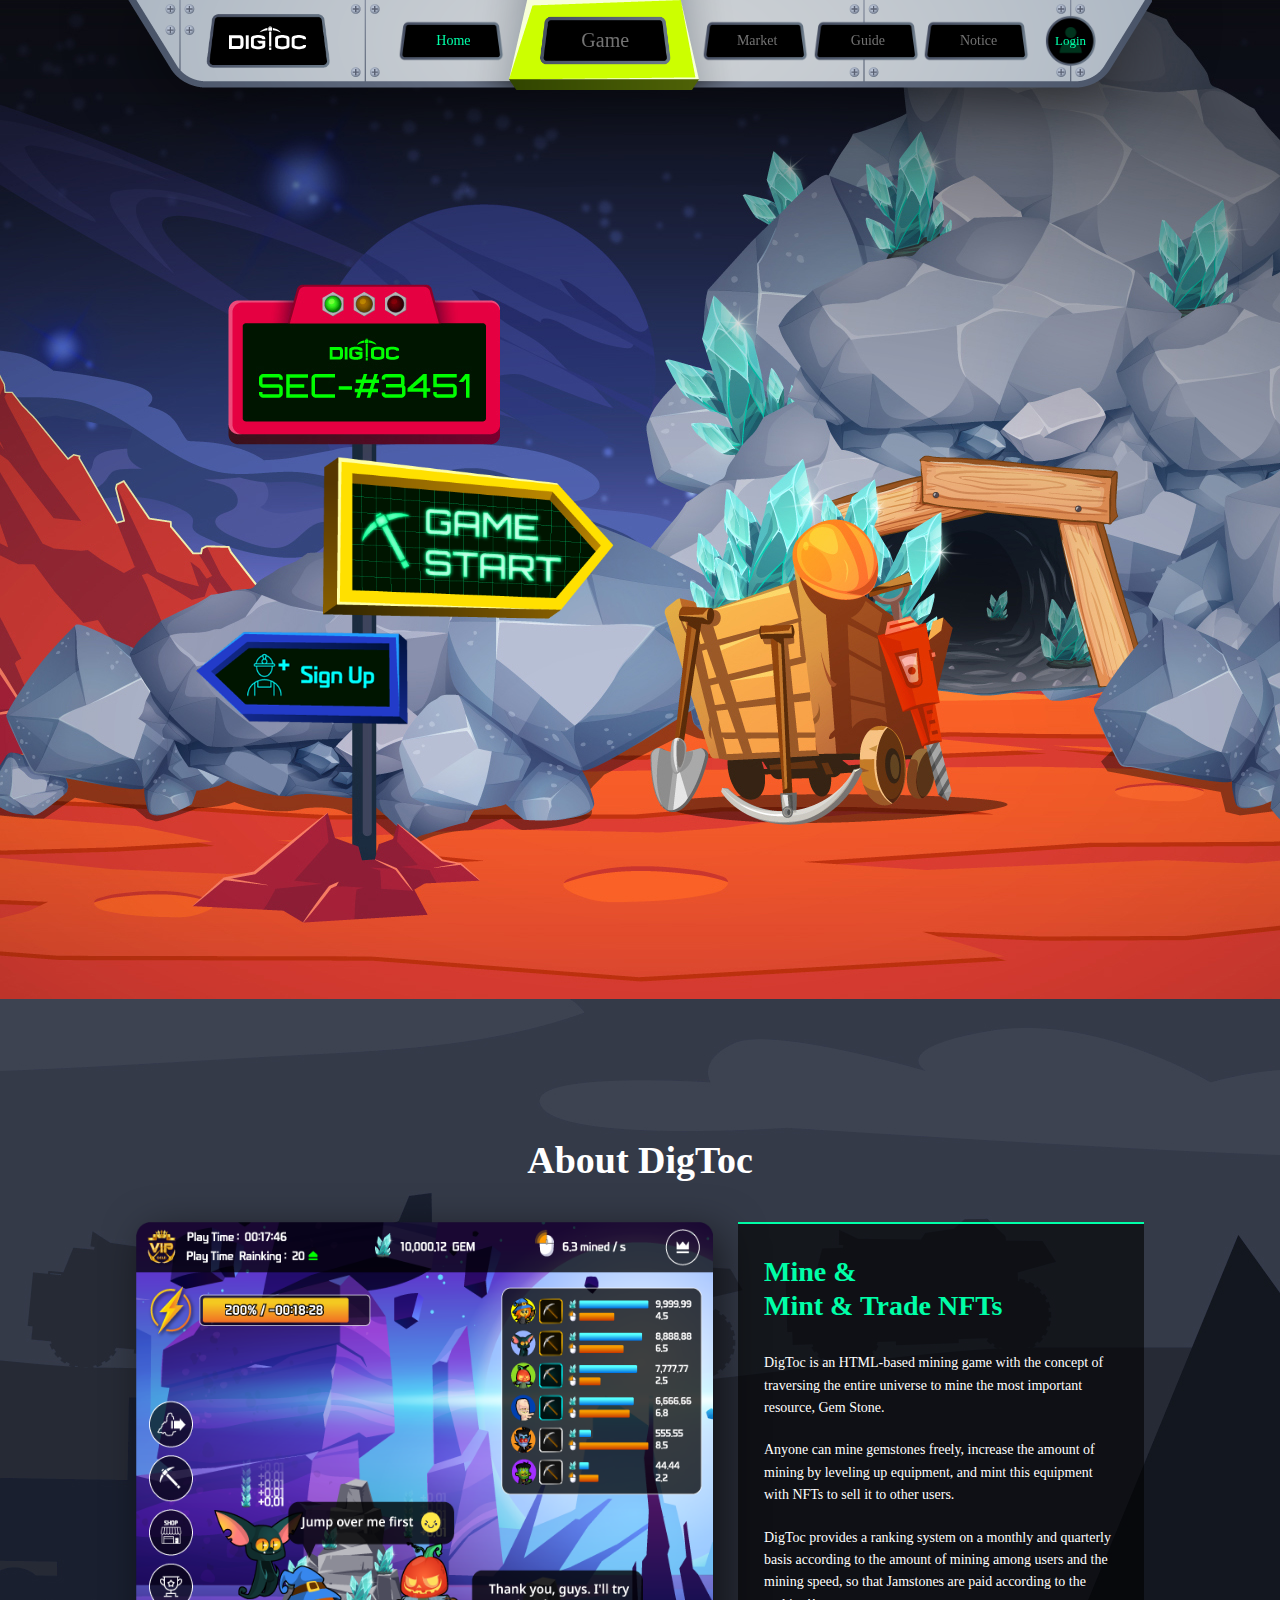
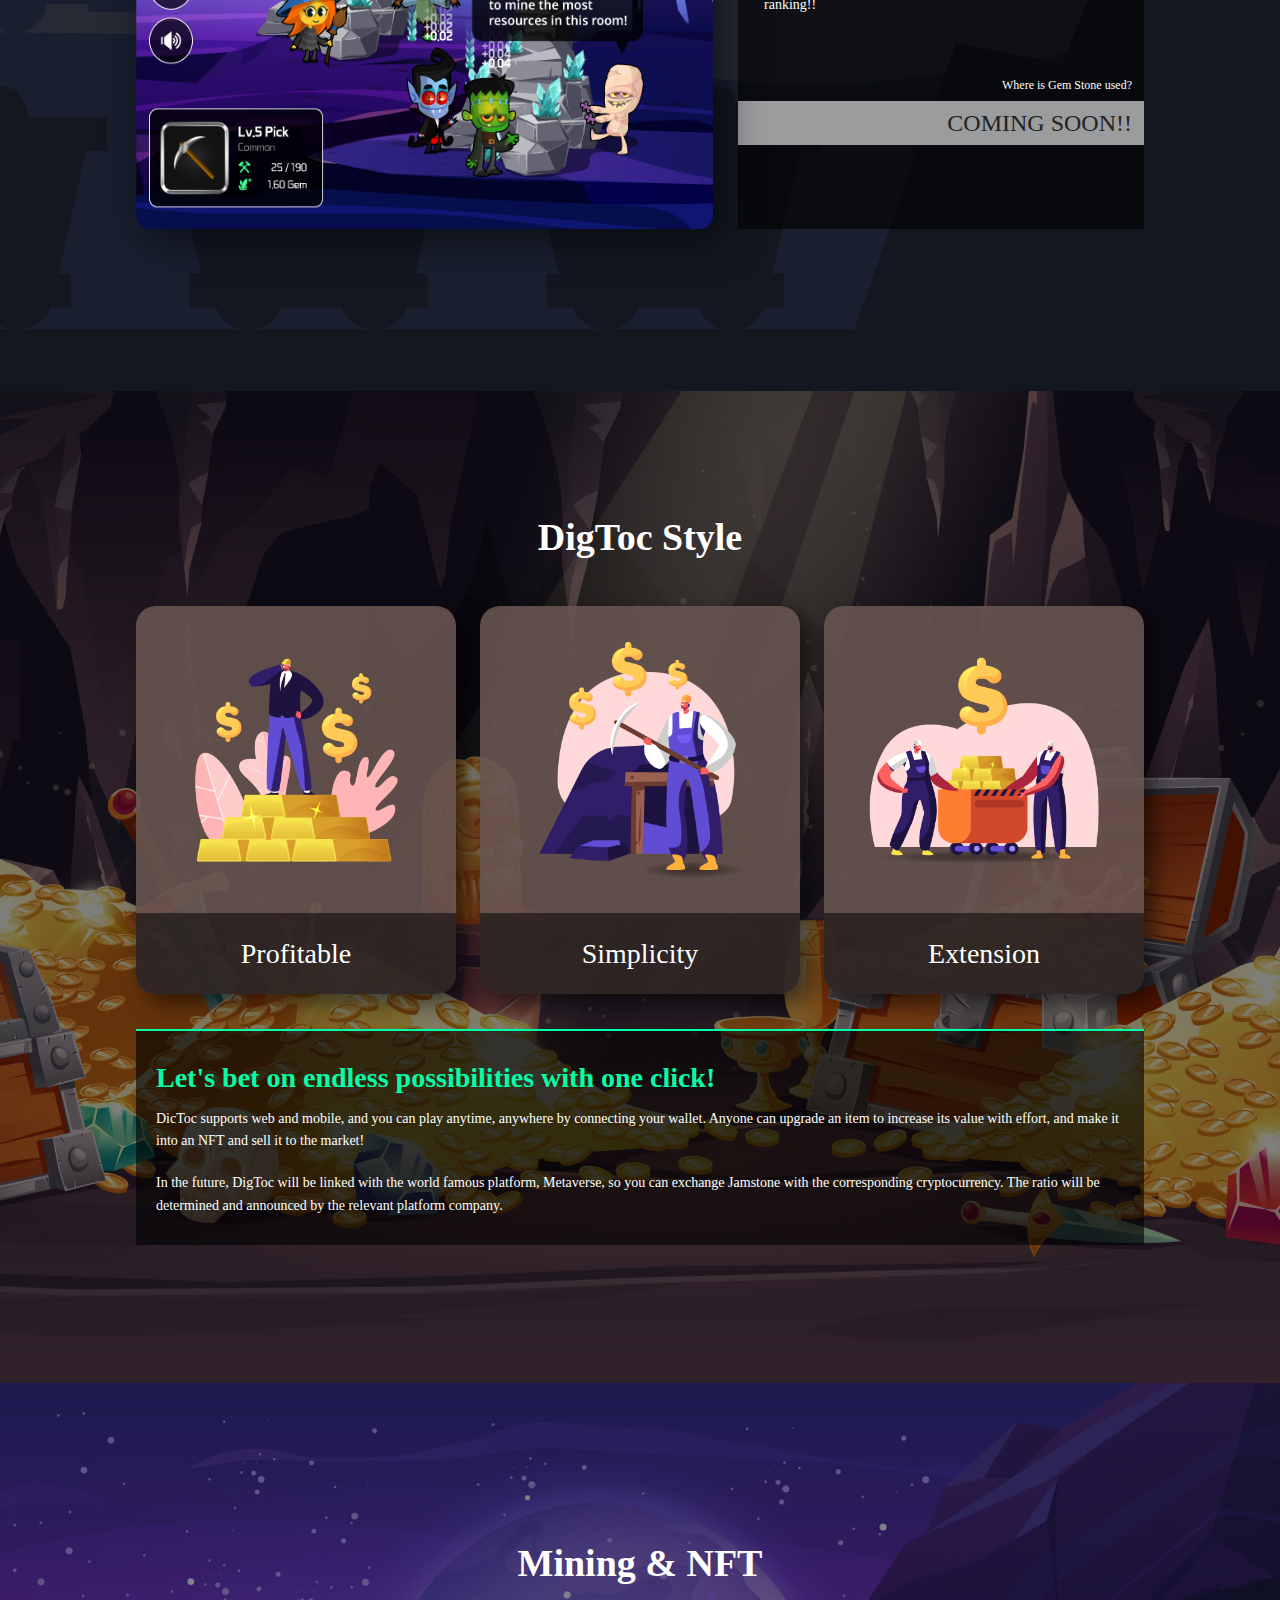
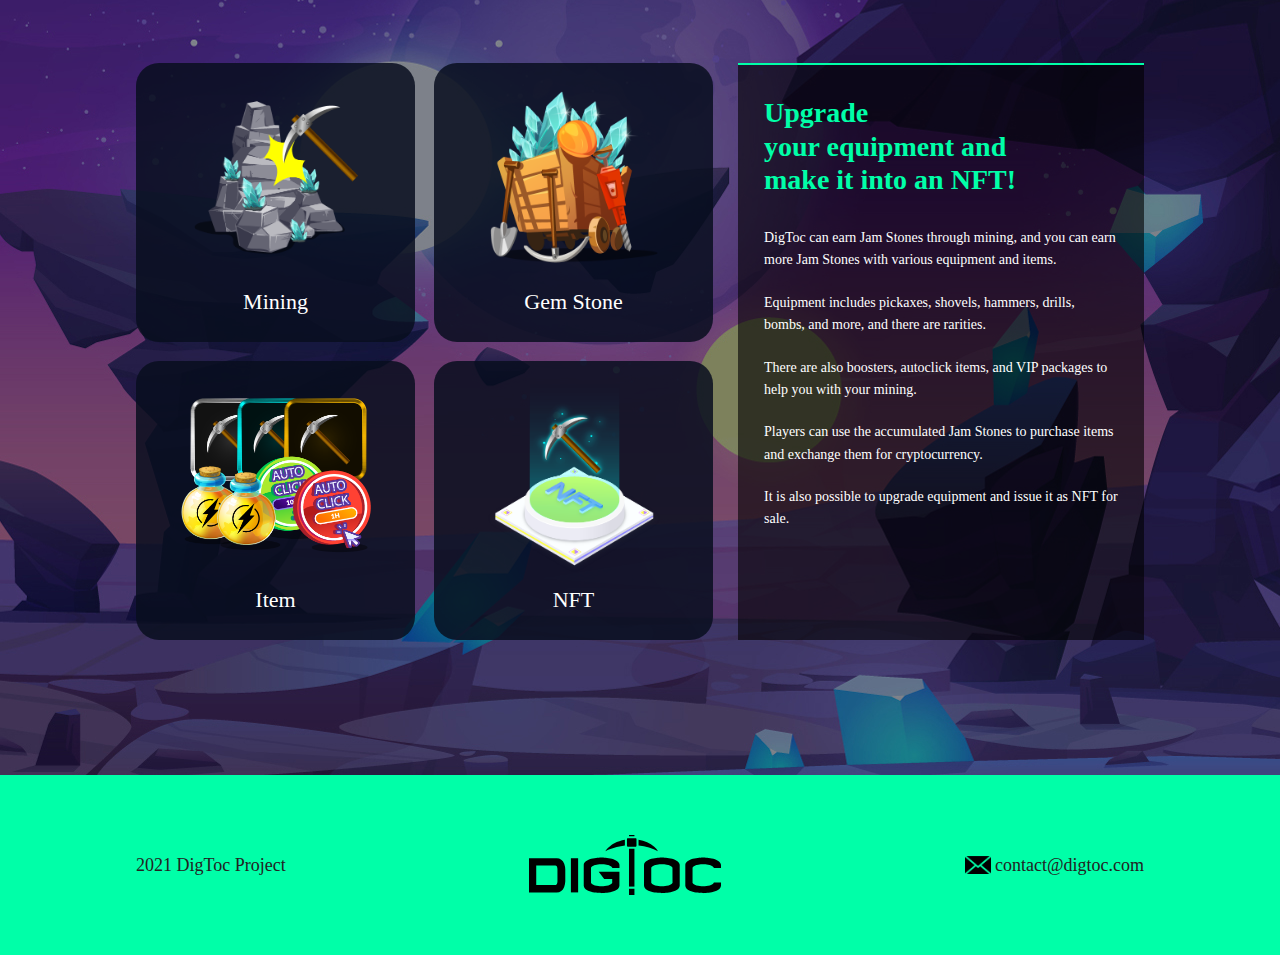
==== commit 1f6e9d07: "게임 add" ====
--- a/index.html
+++ b/index.html
@@ -1,1733 +1,309 @@
 <!DOCTYPE html>
 <html lang="en">
 <head>
-    <meta charset="UTF-8">
-    <meta http-equiv="X-UA-Compatible" content="IE=edge">
-    <meta name="viewport" content="width=device-width, initial-scale=1.0, user-scalable=no, maximum-scale=1.0">
-    <title>DIGTOC</title>
-    <link rel="stylesheet" href="css/font.css">
-    <link rel="stylesheet" href="css/reset.css">
-    <link rel="stylesheet" href="css/digtoc_style.css">
-    <link rel="stylesheet" href="css/game_style.css">
-    <link rel="stylesheet" href="css/chat_style.css">
-    <link rel="stylesheet" href="css/game_responsive.css" media="screen and (max-width: 1023px)">
-    <link rel="stylesheet" href="css/game_info.css">
-    <!-- <link rel="stylesheet" href="css/game_responsive_mobi.css" media="screen and (max-width: 768px)"> -->
+  <meta charset="UTF-8">
+  <meta http-equiv="X-UA-Compatible" content="IE=edge">
+  <meta name="viewport" content="width=device-width, initial-scale=1.0">
+  <title>DigToc</title>
+  <link rel="stylesheet" href="css/reset.css">
+  <link rel="stylesheet" href="css/font.css">
+  <link rel="stylesheet" href="css/digtocPage.css">
 
-    <script src="https://code.jquery.com/jquery-2.2.4.min.js" integrity="sha256-BbhdlvQf/xTY9gja0Dq3HiwQF8LaCRTXxZKRutelT44=" crossorigin="anonymous"></script>
-
-    <script src="js/common.js" defer></script>
-    <script src="js/modal.js" defer></script>
-    <script src="js/chat_script.js"></script>
+  <script defer src="js/digtocPage.js"></script>
 </head>
 <body>
-    <div id="wrap">
-        <header id="header">
-            <div class="headerIn">
-                <h1 class="logo">
-                    <a href="#">
-                        <img src="images/logo.png" alt="digtoc">
-                    </a>
-                </h1>
-                <nav class="gnb">
-                    <ul>
-                        <li>
-                            <a href="#">Info</a>
-                        </li>
-                        <li>
-                            <a href="#">Store</a>                            
-                        </li>
-                        <li>
-                            <a href="#">Support</a>
-                        </li>
-                    </ul>
-                </nav>
-                <div class="login_wrap">
-                    <ul>
-                        <li>
-                            <a href="#">
-                                Log in
-                            </a>
-                        </li>
-                        <li>
-                            <a href="#">
-                                Sign Up
-                            </a>
-                        </li>
-                    </ul>
-                </div>
-            </div><!-- headerIn -->
-        </header><!-- header -->
-        <div id="container">
-            <div class="cont1">
-                <div class="game_parent">
-                    <!-- 캐릭터 선택창 시작 -->
-                    <div class="game_login">
-                        <p class="ch_welcom_title">Welcome to DIGTOC!</p>
-                        <div class="game_login_inner">
-                            <div class="name_wrap">
-                                <label for="ch_name">Nickname</label>
-                                <input type="text" id="ch_name" maxlength="20"/>
-                            </div>
-                            <div class="login_ch_list">
-                                <ul>
-                                    <li>
-                                        <img src="images/character/trade_character1_profile.png" alt="">
-                                    </li>
-                                    <li>
-                                        <img src="images/character/trade_character2_profile.png" alt="">
-                                    </li>
-                                    <li>
-                                        <img src="images/character/trade_character3_profile.png" alt="">
-                                    </li>
-                                    <li>
-                                        <img src="images/character/trade_character4_profile.png" alt="">
-                                    </li>
-                                    <li>
-                                        <img src="images/character/trade_character5_profile.png" alt="">
-                                    </li>
-                                    <li>
-                                        <img src="images/character/trade_character6_profile.png" alt="">
-                                    </li>
-                                    <li>
-                                        <img src="images/character/trade_character7_profile.png" alt="">
-                                    </li>
-                                    <li>
-                                        <img src="images/character/trade_character8_profile.png" alt="">
-                                    </li>
-                                    <li>
-                                        <img src="images/character/trade_character9_profile.png" alt="">
-                                    </li>
-                                    <li>
-                                        <img src="images/character/trade_character10_profile.png" alt="">
-                                    </li>
-                                    <li>
-                                        <img src="images/character/trade_character11_profile.png" alt="">
-                                    </li>
-                                    <li>
-                                        <img src="images/character/trade_character12_profile.png" alt="">
-                                    </li>
-                                </ul>
-                            </div>
-                            <button type="button" class="login_create_btn">Create</button>
-                        </div>
-                        <!-- 캐릭터 선택창 모달 -->
-                        <div class="create_symbol_modal alert_modal">
-                            <div class="create_wrap">
-                                <div class="create_inner">
-                                    <p class="create_ques">
-                                        <span>
-                                            Please omit<br>
-                                            the special symbols (!@#$)<br>
-                                            and blank spaces.
-                                        </span>
-                                    </p>
-                                    <div class="button_wrap">
-                                        <button type="button" class="cancel">Confirm</button>
-                                    </div>
-                                </div>
-                            </div>
-                        </div><!-- create_symbol_modal -->
-                        <div class="create_exists_modal alert_modal">
-                            <div class="create_wrap">
-                                <div class="create_inner">
-                                    <p class="create_ques">
-                                        <span>
-                                            The Nickname that<br>
-                                            already exists.
-                                        </span>
-                                    </p>
-                                    <div class="button_wrap">
-                                        <button type="button" class="cancel">Confirm</button>
-                                    </div>
-                                </div>
-                            </div>
-                        </div><!-- create_exists_modal -->
-                    </div>
-                    <!-- 캐릭터 선택창 끝 -->
-
-
-                    <div class="game_wrap" style="background-image: url('images/background/back1.jpg');">
-                        <div class="game_header">
-                            <div class="game_headerIn">
-                                <div class="play_time_wrap">
-                                    <p class="marker">
-                                        <img class="vip_gold" src="images/ui/vipgold.svg" alt="">
-                                        <img class="vip_silver" src="images/ui/vipsilver.svg" alt="">
-                                    </p>
-                                    <div class="play_wrap">
-                                        <div class="play_time">
-                                            Time: <span class="timer">00:00:00</span>
-                                        </div>
-                                        <div class="play_time_rank">
-                                            Ranking: <span class="rank_num">0</span> <i class="up_icon"></i>
-                                        </div>
-                                    </div>
-                                </div>
-                                <div class="click_speed_wrap">
-                                    <p>
-                                        <span id="clicks"></span> / s
-                                    </p>
-                                </div>
-                                <div class="point_wrap">
-                                    <span id="point_score" class="gem_score"></span> GEM
-                                </div>
-                                <div class="rank_btn">
-                                    <button></button>
-                                </div>
-                            </div>
-                        </div><!-- game_header -->
-                        <div class="game_container">
-                            <div class="now_item">
-                                <div class="remaining_amount">
-                                    <img class="pick" src="images/item/pick_common.png" alt="">
-                                    <div class="item_info">
-                                        <p class="item_level">Lv.1 Pick</p>
-                                        <p class="item_rank">
-                                            <span class="item_common on">Common</span>
-                                            <span class="item_rare">Rare</span>
-                                            <span class="item_legend">Legend</span>
-                                        </p>
-                                        <p class="durability">
-                                            <span>25</span> / <span>190</span>
-                                        </p>
-                                        <p class="price">
-                                            <span>1.60</span> Gem
-                                        </p>
-                                    </div>
-                                </div>
-                            </div><!-- 아이템 남은 양 -->
-                            <div class="stone_item item1">
-                                <img src="images/background/digtoc_gui.png" alt="">
-                            </div><!-- 광맥 이미지1 -->
-                            <div class="stone_item item2">
-                                <img src="images/background/digtoc_gui.png" alt="">
-                            </div><!-- 광맥 이미지2 -->
-                            <div class="boost_200">
-                                <span class="boost_icon"></span>
-                                <div class="gauge_wrap">
-                                    <p class="gauge"></p>
-                                    <span class="percent">200%</span>
-                                    <span class="boost_timer">00:00:00</span>
-                                </div>
-                            </div><!-- 부스트 영역 -->
-                            <div class="menu_list">
-                                <ul>
-                                    <li>
-                                        <button class="ch_change_btn"></button>
-                                    </li><!-- 채널변경 -->
-                                    <li>
-                                        <button class="inventory_btn"></button>
-                                    </li><!-- 인벤토리 -->
-                                    <li>
-                                        <button class="shop_btn"></button>
-                                    </li><!-- 상점 -->
-                                    <li>
-                                        <button class="rank_btn"></button>
-                                    </li><!-- 랭킹 -->
-                                    <li>
-                                        <button class="audio_btn"></button>
-                                        <!-- <audio class="audio" src="audio/sound.wav" autoplay></audio> -->
-                                    </li><!-- 오디오 -->
-                                </ul>
-                            </div><!-- 메뉴 버튼 리스트-->
-                            <div class="cont_ranking">
-                                <div class="ranking_inner">
-                                    <ul>
-                                        <li>
-                                            <p class="ch_img">
-                                                <img src="images/character/character1_profile.png" alt="">
-                                            </p>
-                                            <p class="ch_item">
-                                                <img src="images/item/pick_legend.png" alt="">
-                                            </p>
-                                            <div class="percent_wrap">
-                                                <p class="gem_gauge">
-                                                    <span></span>
-                                                </p>
-                                                <p class="click_gauge">
-                                                    <span></span>
-                                                </p>
-                                            </div>
-                                            <div class="user_score">
-                                                <p class="gem_user_score">9,999,99</p>
-                                                <p class="click_score">4.5</p>
-                                            </div>
-                                        </li>
-                                        <li>
-                                            <p class="ch_img">
-                                                <img src="images/character/character2_profile.png" alt="">
-                                            </p>
-                                            <p class="ch_item">
-                                                <img src="images/item/pick_legend.png" alt="">
-                                            </p>
-                                            <div class="percent_wrap">
-                                                <p class="gem_gauge">
-                                                    <span></span>
-                                                </p>
-                                                <p class="click_gauge">
-                                                    <span></span>
-                                                </p>
-                                            </div>
-                                            <div class="user_score">
-                                                <p class="gem_user_score">8,888,88</p>
-                                                <p class="click_score">6.5</p>
-                                            </div>
-                                        </li>
-                                        <li>
-                                            <p class="ch_img">
-                                                <img src="images/character/character3_profile.png" alt="">
-                                            </p>
-                                            <p class="ch_item">
-                                                <img src="images/item/pick_common.png" alt="">
-                                            </p>
-                                            <div class="percent_wrap">
-                                                <p class="gem_gauge">
-                                                    <span></span>
-                                                </p>
-                                                <p class="click_gauge">
-                                                    <span></span>
-                                                </p>
-                                            </div>
-                                            <div class="user_score">
-                                                <p class="gem_user_score">7,777,77</p>
-                                                <p class="click_score">2.5</p>
-                                            </div>
-                                        </li>
-                                        <li>
-                                            <p class="ch_img">
-                                                <img src="images/character/character4_profile.png" alt="">
-                                            </p>
-                                            <p class="ch_item">
-                                                <img src="images/item/pick_rare.png" alt="">
-                                            </p>
-                                            <div class="percent_wrap">
-                                                <p class="gem_gauge">
-                                                    <span></span>
-                                                </p>
-                                                <p class="click_gauge">
-                                                    <span></span>
-                                                </p>
-                                            </div>
-                                            <div class="user_score">
-                                                <p class="gem_user_score">6,666,66</p>
-                                                <p class="click_score">6.8</p>
-                                            </div>
-                                        </li>
-                                        <li>
-                                            <p class="ch_img">
-                                                <img src="images/character/character5_profile.png" alt="">
-                                            </p>
-                                            <p class="ch_item">
-                                                <img src="images/item/pick_rare.png" alt="">
-                                            </p>
-                                            <div class="percent_wrap">
-                                                <p class="gem_gauge">
-                                                    <span></span>
-                                                </p>
-                                                <p class="click_gauge">
-                                                    <span></span>
-                                                </p>
-                                            </div>
-                                            <div class="user_score">
-                                                <p class="gem_user_score">55,55</p>
-                                                <p class="click_score">8.5</p>
-                                            </div>
-                                        </li>
-                                        <li>
-                                            <p class="ch_img">
-                                                <img src="images/character/character6_profile.png" alt="">
-                                            </p>
-                                            <p class="ch_item">
-                                                <img src="images/item/pick_common.png" alt="">
-                                            </p>
-                                            <div class="percent_wrap">
-                                                <p class="gem_gauge">
-                                                    <span></span>
-                                                </p>
-                                                <p class="click_gauge">
-                                                    <span></span>
-                                                </p>
-                                            </div>
-                                            <div class="user_score">
-                                                <p class="gem_user_score">44,44</p>
-                                                <p class="click_score">2.2</p>
-                                            </div>
-                                        </li>
-                                    </ul>
-                                    <div class="user_item_info">
-                                        <img class="pick" src="images/item/pick_legend.png" alt="">
-                                        <div class="item_info">
-                                            <p class="item_level">Lv.1 Pick</p>
-                                            <p class="item_rank">
-                                                <span class="item_common">Common</span>
-                                                <span class="item_rare">Rare</span>
-                                                <span class="item_legend on">Legend</span>
-                                            </p>
-                                            <p class="durability">
-                                                <span>25</span> / <span>190</span>
-                                            </p>
-                                            <p class="price">
-                                                <span>1.60</span> Gem
-                                            </p>
-                                        </div>
-                                    </div>
-                                </div>
-                            </div><!-- 컨테이너 랭킹 -->
-                            <div class="ch_wrap">
-                                <div class="ch ch1">
-                                    <img class="on" src="images/character/character7_stand.png" alt="">
-                                    <img src="images/character/character7_motion2.png" alt="">
-                                    <!-- <audio class="hit_audio" src="audio/hit.mp3"></audio> -->
-                                    <span class="user_text">Hello, Everyone~</span>
-                                </div>
-                                <div class="ch ch2">
-                                    <img class="on" src="images/character/character1_stand.png" alt="">
-                                    <span class="user_text">Hello, Everyone~</span>
-                                </div>
-                                <div class="ch ch3">
-                                    <img class="on" src="images/character/character6_stand.png" alt="">
-                                    <span class="user_text">Hello, Everyone~</span>
-                                </div>
-                                <div class="ch ch4">
-                                    <img class="on" src="images/character/character2_stand.png" alt="">
-                                    <span class="user_text">Hello, Everyone~</span>
-                                </div>
-                                <div class="ch ch5">
-                                    <img class="on" src="images/character/character4_stand.png" alt="">
-                                    <span class="user_text">Hello, Everyone~</span>
-                                </div>
-                                <div class="ch ch6">
-                                    <img class="on" src="images/character/character8_stand.png" alt="">
-                                    <span class="user_text">Hello, Everyone~</span>
-                                </div>
-                            </div><!-- 캐릭터 -->
-                        </div><!-- 게임 컨테이너 -->
-                        <!-- ====== 모달 시작 ====== -->
-                        <!-- 컨테이너 메인 모달 -->
-                        <div class="inven_modal">
-                            <div class="inven_header">
-                                <button class="back_btn">Back to Game</button>
-                                <p class="inven_name">INVENTORY</p>
-                                <div class="point_wrap">
-                                    <span id="inven_point_score" class="gem_score">0.00</span> GEM
-                                </div>
-                            </div>
-                            <div class="inven_container">
-                                <div class="upgrade_wrap">
-                                    <p class="equip">
-                                        <span>EQUIP</span>
-                                    </p>
-                                    <div class="preview_item">
-                                        <img src="images/item/pick_common.png" alt="">
-                                    </div>
-                                    <p class="item_level">
-                                        Lv.1 Pick
-                                        <span class="lock_btn"></span>
-                                    </p>
-                                    <p class="item_rank">
-                                        <span class="item_common on">Common</span>
-                                        <span class="item_rare">Rare</span>
-                                        <span class="item_legend">Legend</span>
-                                    </p>
-                                    <p class="durability">
-                                        <span>25</span> / <span>190</span> <span class="up_num">(<i>0.00</i>)</span>
-                                    </p>
-                                    <p class="price">
-                                        <span>0.01</span> Gem <span class="up_num">(<i>0.00</i>)</span>
-                                    </p>
-                                    <div class="btn_wrap">
-                                        <button type="button" class="useitem_btn">Use</button>
-                                        <button type="button" class="equip_btn">Equip</button>
-                                        <button type="button" class="repair on">Repair</button>
-                                        <button type="button" class="Upgrade on">Upgrade</button>
-                                        <button type="button" class="mint_item_btn on">Mint an Item</button>
-                                        <button type="button" class="upgrade_now">Upgrade Now</button>
-                                        <button type="button" class="up_cancel">Cancel</button>
-                                    </div>
-                                </div>
-                                <div class="flex_right">
-                                    <div class="item_list_wrap">
-                                        <div class="item_tab_btn">
-                                            <ul>
-                                                <li class="on">
-                                                    <button>All</button></li>
-                                                <li>
-                                                    <button>Item</button></li>
-                                                <li>
-                                                    <button>Mining Tool</button></li>
-                                                <li class="upgrade_tab_btn">Upgrade</li>
-                                            </ul>
-                                        </div>
-                                        <div class="item_list">
-                                            <ul>
-                                                <!-- <li>
-                                                    <div class="item_wrap">
-                                                        <img src="images/item/pick_common.png">
-                                                        <p class="item_level">+7</p>
-                                                        <p class="item_lock"></p>
-                                                        <div class="item_info">
-                                                            <p class="durability">
-                                                                <span class="now_durability">240</span> / <span class="max_durability">240</span>
-                                                            </p>
-                                                            <p class="price">
-                                                                <span class="mining_gem">1.60</span> Gem
-                                                            </p>
-                                                        </div>
-                                                    </div>
-                                                    <span class="equip_img target_img"></span>
-                                                </li> -->
-                                            </ul><!-- 인벤토리 아이템 리스트 -->
-                                        </div>
-                                    </div>
-                                    <div class="next_minting">
-                                        <div class="next_inner">
-                                            <span>Let's get<br>
-                                                Mining Tools
-                                            </span>
-                                            <button type="button" class="go_tools"></button>
-                                        </div>
-                                    </div>
-                                </div>
-                            </div><!-- inven_inner -->
-                            <div class="upgrade_complete">
-                                <div class="complete_inner">
-                                    <p class="complete_title">Upgrade Complete!</p>
-                                    <p class="complete_item">
-                                        <img src="images/item/pick_common.png" alt="">
-                                    </p>
-                                    <p class="item_name">
-                                        Pick
-                                        <span class="item_rank">Common</span>
-                                    </p>
-                                    <p class="item_level">
-                                        <span>Lv.1</span>
-                                        ->
-                                        <span>Lv.2</span>
-                                    </p>
-                                </div>
-                            </div><!-- upgrade_complete -->
-                        </div><!-- inven modal -->
-                        <div class="shop_modal">
-                            <div class="shop_header">
-                                <button class="back_btn">Back to Game</button>
-                                <p class="shop_name">SHOP</p>
-                                <div class="point_wrap">
-                                    <span id="shop_point_score" class="gem_score">0.00</span> GEM
-                                </div>
-                            </div>
-                            <div class="shop_container">
-                                <div class="shop_menu_btn">
-                                    <ul>
-                                        <li class="on">
-                                            <button type="button">PACKAGE</button>
-                                        </li>
-                                        <li>
-                                            <button type="button">ITEM</button>
-                                        </li>
-                                        <li>
-                                            <button type="button">MINING TOOL</button>
-                                        </li>
-                                    </ul>
-                                </div>
-                                <div class="content_wrap">
-                                    <div class="package_content">
-                                        <ul>
-                                            <li class="vip_silver_wrap">
-                                                <div class="vip_silver">
-                                                    <img src="images/ui/vipsilver.svg" alt="">
-                                                    7 days every day<br>
-                                                    Permanent Booster 10%<br>
-                                                    Auto click 1 hour 1 piece<br>
-                                                    2ea 200% 1 hour boosters
-                                                </div>
-                                                <p>
-                                                    <span class="price">5,000</span>
-                                                </p>
-                                            </li>
-                                            <li class="vip_gold_wrap">
-                                                <div class="vip_gold">
-                                                    <img src="images/ui/vipgold.svg" alt="">
-                                                    7 days every day<br>
-                                                    Always Boost 30%<br>
-                                                    Auto click 1 hour 5 photos<br>
-                                                    5ea 200% 1 hour boosters
-                                                </div>
-                                                <p>
-                                                    <span class="price">8,000</span>
-                                                </p>
-                                            </li>
-                                        </ul>
-                                    </div><!-- package_content -->
-                                    <div class="item_content">
-                                        <div class="booster_list">
-                                            <div class="list_title">
-                                                Booster
-                                            </div>
-                                            <ul>
-                                                <li class="shop_item_buy">
-                                                    <div class="item">
-                                                        <img src="images/item/booster_10m.png" alt="">
-                                                        Mining 100% UP / 10M
-                                                    </div>
-                                                    <p class="price_wrap">
-                                                        <span class="price">200</span>
-                                                    </p>
-                                                </li>
-                                                <li class="shop_item_buy">
-                                                    <div class="item">
-                                                        <img src="images/item/booster_1h.png" alt="">
-                                                        Mining 200% UP / 1H
-                                                    </div>
-                                                    <p class="price_wrap">
-                                                        <span class="price">200</span>
-                                                    </p>
-                                                </li>
-                                            </ul>
-                                        </div>
-                                        <div class="auto_list">
-                                            <div class="list_title">
-                                                Auto Click
-                                            </div>
-                                            <ul>
-                                                <li class="shop_item_buy">
-                                                    <div class="item">
-                                                        <img src="images/item/auto_click_10m.png" alt="">
-                                                        Auto Click / 10M
-                                                    </div>
-                                                    <p class="price_wrap">
-                                                        <span class="price">200</span>
-                                                    </p>
-                                                </li>
-                                                <li class="shop_item_buy">
-                                                    <div class="item">
-                                                        <img src="images/item/auto_click_1h.png" alt="">
-                                                        Auto Click / 1H
-                                                    </div>
-                                                    <p class="price_wrap">
-                                                        <span class="price">200</span>
-                                                    </p>
-                                                </li>
-                                            </ul>
-                                        </div>
-                                    </div><!-- item_content -->
-                                    <div class="tool_content">
-                                        <ul>
-                                            <li>
-                                                <div class="box_wrap">
-                                                    <img src="images/ui/premium_box.png" alt="">
-                                                    <p class="box_title">Premium Box</p>
-                                                    <span class="box_info">
-                                                        (Rare 80%, Legend 20%)
-                                                    </span>
-                                                    <div class="price_wrap">
-                                                        <span class="price">1,000</span>
-                                                    </div>
-                                                </div>
-                                            </li>
-                                            <li>
-                                                <div class="box_wrap">
-                                                    <img src="images/ui/vip_box.png" alt="">
-                                                    <p class="box_title">VIP Box</p>
-                                                    <span class="box_info">
-                                                        (Normal 80%, Rare 20%)
-                                                    </span>
-                                                    <div class="price_wrap">
-                                                        <span class="price">800</span>
-                                                    </div>
-                                                </div>
-                                            </li>
-                                        </ul>
-                                        <div class="go_opensea">
-                                            <span class="speack_icon"></span>
-                                            <p class="text">
-                                                Didn't find the item you want?<br>
-                                                Buy your favorite items from <strong>OpenSea!</strong>
-                                            </p>
-                                            <button type="button" class="opensea_btn">
-                                                Buy to<br>
-                                                OpenSea.io
-                                            </button>
-                                        </div>
-                                    </div>
-                                </div><!-- content_wrap -->
-                            </div>
-                        </div><!-- shop modal -->
-                        <div class="ranking_modal">
-                            <div class="ranking_wrap">
-                                <button type="button" class="ranking_pop_close"></button>
-                                <div class="ranking_pop_inner">
-                                    <p class="rank_pop_title">
-                                        <span>Global Ranking</span>
-                                    </p>
-                                    <ul class="rank_tab_btn">
-                                        <li class="on">
-                                            <button type="button">Total Mining</button>
-                                        </li>
-                                        <li>
-                                            <button type="button">Total Play Time</button>    
-                                        </li>
-                                    </ul>
-                                    <div class="list_wrap">
-                                        <div class="ranking_pop_list on">
-                                            <div class="list_name">
-                                                <p>ID</p>
-                                                <p>Total Mining</p>
-                                            </div>
-                                            <div class="rank_list">
-                                                <ul>
-                                                    <li>
-                                                        <span class="rank_num">1</span>
-                                                        <p class="user_id">Mining King</p>
-                                                        <p class="user_score">99,999,99</p>
-                                                    </li>
-                                                    <li>
-                                                        <span class="rank_num">2</span>
-                                                        <p class="user_id">Mining Master</p>
-                                                        <p class="user_score">88,888,88</p>
-                                                    </li>
-                                                    <li>
-                                                        <span class="rank_num">3</span>
-                                                        <p class="user_id">Insane Clicker</p>
-                                                        <p class="user_score">77,777,77</p>
-                                                    </li>
-                                                    <li>
-                                                        <span class="rank_num">4</span>
-                                                        <p class="user_id">Player 4</p>
-                                                        <p class="user_score">66,666,66</p>
-                                                    </li>
-                                                    <li>
-                                                        <span class="rank_num">5</span>
-                                                        <p class="user_id">Player 5</p>
-                                                        <p class="user_score">55,555,55</p>
-                                                    </li>
-                                                    <li>
-                                                        <span class="rank_num">6</span>
-                                                        <p class="user_id">Player 6</p>
-                                                        <p class="user_score">44,444,44</p>
-                                                    </li>
-                                                    <li>
-                                                        <span class="rank_num">7</span>
-                                                        <p class="user_id">Player 7</p>
-                                                        <p class="user_score">33,333,33</p>
-                                                    </li>
-                                                </ul>
-                                            </div>
-                                            <div class="my_rank">
-                                                <span class="rank_num">95</span>
-                                                <p class="user_id">Player ID</p>
-                                                <p class="point_wrap">
-                                                    <span id="rank_score" class="gem_score">0.00</span>
-                                                </p>
-                                            </div>
-                                        </div><!-- ranking_pop -->
-                                        <div class="playtime_pop_list">
-                                            <div class="list_name">
-                                                <p>ID</p>
-                                                <p>Play Time</p>
-                                            </div>
-                                            <div class="time_list">
-                                                <ul>
-                                                    <li>
-                                                        <span class="rank_num">1</span>
-                                                        <p class="user_id">Mining King</p>
-                                                        <p class="time_score">10:20:59</p>
-                                                    </li>
-                                                    <li>
-                                                        <span class="rank_num">2</span>
-                                                        <p class="user_id">Mining Master</p>
-                                                        <p class="time_score">09:14:44</p>
-                                                    </li>
-                                                    <li>
-                                                        <span class="rank_num">3</span>
-                                                        <p class="user_id">Insane Clicker</p>
-                                                        <p class="time_score">09:11:32</p>
-                                                    </li>
-                                                    <li>
-                                                        <span class="rank_num">4</span>
-                                                        <p class="user_id">Player 4</p>
-                                                        <p class="time_score">08:21:22</p>
-                                                    </li>
-                                                    <li>
-                                                        <span class="rank_num">5</span>
-                                                        <p class="user_id">Player 5</p>
-                                                        <p class="time_score">08:10:43</p>
-                                                    </li>
-                                                    <li>
-                                                        <span class="rank_num">6</span>
-                                                        <p class="user_id">Player 6</p>
-                                                        <p class="time_score">07:32:12</p>
-                                                    </li>
-                                                    <li>
-                                                        <span class="rank_num">7</span>
-                                                        <p class="user_id">Player 7</p>
-                                                        <p class="time_score">06:21:54</p>
-                                                    </li>
-                                                </ul>
-                                            </div>
-                                            <div class="my_rank">
-                                                <span class="rank_num">95</span>
-                                                <p class="user_id">Player ID</p>
-                                                <p class="point_wrap">
-                                                    <span id="time_score">04.32:13</span>
-                                                </p>
-                                            </div>
-                                        </div><!-- playtime_pop -->
-                                    </div>
-                                </div>
-                            </div>
-                        </div><!-- ranking_modal -->
-                        <div class="repair_modal alert_modal">
-                            <div class="repair_wrap">
-                                <div class="repair_inner">
-                                    <p class="repair_ques">
-                                        Repair costs are consumed.<br>
-                                        Are you sure you want to fix it?
-                                    </p>
-                                    <p class="price_wrap">
-                                        <span class="price">25</span>
-                                        GEM
-                                    </p>
-                                    <div class="button_wrap">
-                                        <button type="button" class="confirm" id="repair_buy_confirm">Confirm</button>
-                                        <button type="button" class="cancel">Cancel</button>
-                                    </div>
-                                </div>
-                            </div>
-                        </div><!-- repair_modal -->
-                        <div class="another_room_modal alert_modal">
-                            <div class="another_wrap">
-                                <div class="another_inner">
-                                    <p class="another_ques">
-                                        Do you want to move to<br>
-                                        another mining room?
-                                    </p>
-                                    <div class="button_wrap">
-                                        <button type="button" class="confirm" id="change_room_btn">Confirm</button>
-                                        <button type="button" class="cancel">Cancel</button>
-                                    </div>
-                                </div>
-                            </div>
-                        </div><!-- another_room_modal -->
-    
-                        <!-- 트레이드 모달 시작 -->
-                        <div class="trade_modal">
-                            <div class="trade_header">
-                                <p class="trade_name">Trade</p>
-                                <div class="point_wrap">
-                                    <span id="trade_point_score" class="gem_score">0.00</span> GEM
-                                </div>
-                            </div>
-                            <div class="trade_container">
-                                <div class="my_trade_wrap">
-                                    <div class="trade_ch my_ch">
-                                        <p class="trade_ch_img">
-                                            <img src="images/character/trade_character6_profile.png" alt="">
-                                            <span class="confirm_area">Confirm</span>
-                                        </p>
-                                        <span class="my_name">Player 5</span>
-                                    </div>
-                                    <div class="trade_item_wrap">
-                                        <div class="upload_wrap">
-                                            <span>
-                                                Upload<br>
-                                                Mining Tools
-                                            </span>
-                                        </div>
-                                        <div class="trade_inner_item">
-                                            <p class="trade_item">
-                                                <img src="images/item/pick_legend.png" alt="">
-                                                <button class="item_close_btn"></button>
-                                            </p>
-                                            <p class="item_level">Lv.1 Pick</p>
-                                            <p class="item_rank">
-                                                <span class="item_common">Common</span>
-                                                <span class="item_rare">Rare</span>
-                                                <span class="item_legend on">Legend</span>
-                                            </p>
-                                            <p class="durability">
-                                                <span>240</span> / <span>240</span>
-                                            </p>
-                                            <p class="price">
-                                                <span>1.60</span> Gem
-                                            </p>
-                                        </div>
-                                        <!-- 아이템 잠금 영역 -->
-                                        <div class="lock_wrap"></div>
-                                    </div>
-                                    <div class="gem_price_wrap">
-                                        <input type="number" class="gem_price" value="0.00">
-                                    </div>
-                                </div><!-- my_trade_wrap -->
-                                
-                                <!-- 트레이드 채팅창 -->
-                                <div class="trade_chat_wrap">
-                                    <div class="trade_chat_inner">
-                                        <div class="message_inner">
-                                            <div class="system_msg_wrap">
-                                                <p>&lt; System &gt;
-                                                    <span class="system_msg">Player 3 joined the trading room.</span>    
-                                                </p>
-                                                <p>&lt; System &gt;
-                                                    <span class="system_msg">Player 2 joined the trading room.</span>
-                                                </p>
-                                            </div>
-                                            <div class="user_message my_msg">
-                                                <p class="user_ch">
-                                                    <img src="images/character/character6_profile.png" alt="">
-                                                </p>
-                                                <div class="text_box">
-                                                    <p class="user_text_message">I have 5 level 4 pickaxes. how many would you like to buy?</p>
-                                                    <span class="send_time">01:18</span>
-                                                </div>
-                                            </div>
-                                            <div class="user_message">
-                                                <p class="user_ch user3">
-                                                    <img src="images/character/character1_profile.png" alt="">
-                                                </p>
-                                                <div class="text_box">
-                                                    <p class="user_text_message">Is it possible to trade 3 pieces for 25 gems each??</p>
-                                                    <span class="send_time">01:18</span>
-                                                </div>
-                                            </div>
-                                            <div class="user_message my_msg">
-                                                <p class="user_ch">
-                                                    <img src="images/character/character6_profile.png" alt="">
-                                                </p>
-                                                <div class="text_box">
-                                                    <p class="user_text_message">ok</p>
-                                                    <span class="send_time">01:18</span>
-                                                </div>
-                                            </div>
-                                            <div class="system_msg_wrap color_green">
-                                                <p>&lt; System &gt;
-                                                    <span class="system_msg">Level 5. Traded Pock(Legendary) for 25.00 Gems. [01:21]</span>    
-                                                </p>
-                                                <p>&lt; System &gt;
-                                                    <span class="system_msg">Level 5. Traded Pock(Legendary) for 25.00 Gems. [01:21]</span>    
-                                                </p>
-                                                <p>&lt; System &gt;
-                                                    <span class="system_msg">Level 5. Traded Pock(Legendary) for 25.00 Gems. [01:21]</span>    
-                                                </p>
-                                            </div>
-                                        </div>
-                                    </div><!-- chat_inner -->
-                                    <div class="trade_message_wrap">
-                                        <div class="emoticon_btn">
-                                            <button type="button"></button>
-                                        </div>
-                                        <div class="message_enter">
-                                            <form>
-                                                <input id="trade_send" type="text" placeholder="Send your messages" autocomplete="off" maxlength="60">
-                                                <button type="button" class="submit"></button>
-                                            </form>
-                                        </div>
-                                        <div class="emoticon_wrap">
-                                            <ul></ul>
-                                        </div>
-                                    </div>
-                                </div><!-- trade_chat_wrap -->
-                                <div class="user_trade_wrap">
-                                    <div class="trade_ch user_ch">
-                                        <p class="trade_ch_img">
-                                            <img src="images/character/trade_character1_profile.png" alt="">
-                                            <span class="confirm_area">Confirm</span>
-                                        </p>
-                                        <span class="user_name">Player 3</span>
-                                    </div>
-                                    <div class="trade_item_wrap">
-                                        <div class="upload_wrap">
-                                            <span>
-                                                Upload<br>
-                                                Mining Tools
-                                            </span>
-                                        </div>
-                                        <div class="trade_inner_item">
-                                            <p class="trade_item">
-                                                <img src="images/item/pick_legend.png" alt="">
-                                            </p>
-                                            <p class="item_level">Lv.1 Pick</p>
-                                            <p class="item_rank">
-                                                <span class="item_common">Common</span>
-                                                <span class="item_rare">Rare</span>
-                                                <span class="item_legend on">Legend</span>
-                                            </p>
-                                            <p class="durability">
-                                                <span>240</span> / <span>240</span>
-                                            </p>
-                                            <p class="price">
-                                                <span>1.60</span> Gem
-                                            </p>
-                                        </div>
-                                        <!-- 아이템 잠금 영역 -->
-                                        <div class="lock_wrap"></div>
-                                    </div>
-                                    <div class="gem_price_wrap">
-                                        <input type="number" class="gem_price" value="0.00">
-                                    </div>
-                                </div><!-- user_trade_wrap -->
-                                <div class="confirm_select_none"></div>
-                            </div><!-- trade_container -->
-                            <div class="trade_btn_wrap">
-                                <button class="confirm">Confirm</button>
-                                <button class="unconfirm">Unconfirm</button>
-                                <button class="cancel">Close</button>
-                            </div>
-                            <!-- 트레이드 인벤토리 시작 -->
-                            <div class="trade_inven_wrap">
-                                <p class="title">My Inventory</p>
-                                <button class="close_btn"></button>
-                                <div class="trade_inven_inner">
-                                    <div class="left_layer">
-                                        <div class="item_info_wrap">
-                                            <div class="preview_item">
-                                                <img src="images/item/pick_common.png" alt="">
-                                            </div>
-                                            <p class="item_level trade">
-                                                Lv.1 Pick
-                                                <!-- <span class="lock_btn"></span> -->
-                                            </p>
-                                            <p class="item_rank">
-                                                <span class="item_common on">Common</span>
-                                                <span class="item_rare">Rare</span>
-                                                <span class="item_legend">Legend</span>
-                                            </p>
-                                            <p class="durability">
-                                                <span>25</span> / <span>190</span>
-                                            </p>
-                                            <p class="price">
-                                                <span>0.01</span> Gem
-                                            </p>
-                                        </div>
-                                    </div>
-                                    <div class="trade_item_list">
-                                        <ul></ul>
-                                    </div>
-                                </div>
-                                <button class="select_btn">Select</button>
-                            </div>
-                        </div>
-                        <!-- 트레이드 모달 끝 -->
-    
-                        <!-- 컨테이너 메인 모달 끝 -->
-                        <!-- 샵 아이템 모달 시작-->
-                        <div class="shop_item_buy_modal boost100 alert_modal">
-                            <div class="shop_item_wrap">
-                                <div class="shop_pop_inner">
-                                    <p class="pop_title">
-                                        <span class="mining100 on">Mining 100% UP / 10M</span>
-                                    </p>
-                                    <p class="img_wrap">
-                                        <img class="mining100 on" src="images/item/booster_10m.png" alt="">
-                                    </p>
-                                    <p class="ques">
-                                        How many would you like to purchase?
-                                    </p>
-                                    <p class="quantity_wrap">
-                                        <button type="button" class="left_btn"></button>
-                                        <span class="quantity">1</span>
-                                        <button type="button" class="right_btn"></button>
-                                    </p>
-                                    <p class="price_wrap">
-                                        <span class="price">200</span>
-                                    </p>
-                                    <div class="button_wrap">
-                                        <button type="button" class="buy_btn" id="boost100_buy_btn">Buy</button>
-                                        <button type="button" class="cancel">Cancel</button>
-                                    </div>
-                                </div>
-                            </div>
-                        </div><!-- shop_item_buy_modal -->
-                        <div class="shop_item_buy_modal boost200 alert_modal">
-                            <div class="shop_item_wrap">
-                                <div class="shop_pop_inner">
-                                    <p class="pop_title">
-                                        <span class="mining200">Mining 200% UP / 1H</span>
-                                    </p>
-                                    <p class="img_wrap">
-                                        <img class="mining200" src="images/item/booster_1h.png" alt="">
-                                    </p>
-                                    <p class="ques">
-                                        How many would you like to purchase?
-                                    </p>
-                                    <p class="quantity_wrap">
-                                        <button type="button" class="left_btn"></button>
-                                        <span class="quantity">1</span>
-                                        <button type="button" class="right_btn"></button>
-                                    </p>
-                                    <p class="price_wrap">
-                                        <span class="price">200</span>
-                                    </p>
-                                    <div class="button_wrap">
-                                        <button type="button" class="buy_btn" id="boost200_buy_btn">Buy</button>
-                                        <button type="button" class="cancel">Cancel</button>
-                                    </div>
-                                </div>
-                            </div>
-                        </div><!-- shop_item_buy_modal -->
-                        <div class="shop_item_buy_modal auto10m alert_modal">
-                            <div class="shop_item_wrap">
-                                <div class="shop_pop_inner">
-                                    <p class="pop_title">
-                                        <span class="auto10m">Auto Click / 10M</span>
-                                    </p>
-                                    <p class="img_wrap">
-                                        <img class="auto10m" src="images/item/auto_click_10m.png" alt="">
-                                    </p>
-                                    <p class="ques">
-                                        How many would you like to purchase?
-                                    </p>
-                                    <p class="quantity_wrap">
-                                        <button type="button" class="left_btn"></button>
-                                        <span class="quantity">1</span>
-                                        <button type="button" class="right_btn"></button>
-                                    </p>
-                                    <p class="price_wrap">
-                                        <span class="price">200</span>
-                                    </p>
-                                    <div class="button_wrap">
-                                        <button type="button" class="buy_btn" id="auto10m_buy_btn">Buy</button>
-                                        <button type="button" class="cancel">Cancel</button>
-                                    </div>
-                                </div>
-                            </div>
-                        </div><!-- shop_item_buy_modal -->
-                        <div class="shop_item_buy_modal auto1h alert_modal">
-                            <div class="shop_item_wrap">
-                                <div class="shop_pop_inner">
-                                    <p class="pop_title">
-                                        <span class="auto1h">Auto Click / 1H</span>
-                                    </p>
-                                    <p class="img_wrap">>
-                                        <img class="auto1h" src="images/item/auto_click_1h.png" alt="">
-                                    </p>
-                                    <p class="ques">
-                                        How many would you like to purchase?
-                                    </p>
-                                    <p class="quantity_wrap">
-                                        <button type="button" class="left_btn"></button>
-                                        <span class="quantity">1</span>
-                                        <button type="button" class="right_btn"></button>
-                                    </p>
-                                    <p class="price_wrap">
-                                        <span class="price">200</span>
-                                    </p>
-                                    <div class="button_wrap">
-                                        <button type="button" class="buy_btn" id="auto1h_buy_btn">Buy</button>
-                                        <button type="button" class="cancel">Cancel</button>
-                                    </div>
-                                </div>
-                            </div>
-                        </div><!-- shop_item_buy_modal -->
-                        <!-- 샵 아이템 모달 끝 -->
-    
-                        <!-- 샵 내부 마이닝 툴 모달 시작 -->
-                        <div class="premiumitem_modal alert_modal">
-                            <div class="premiumitem_wrap on">
-                                <div class="boxitem_inner">
-                                    <p class="boxitem_ques">
-                                        Are you sure<br>
-                                        you want to buy it?
-                                    </p>
-                                    <p class="img_wrap">
-                                        <img src="images/ui/premium_box.png" alt="">
-                                    </p>
-                                    <p class="price_wrap">
-                                        <span class="premium_price">1000</span>
-                                    </p>
-                                    <div class="button_wrap">
-                                        <button type="button" class="pre_buy_btn">Buy</button>
-                                        <button type="button" class="cancel">Cancel</button>
-                                    </div>
-                                </div>
-                            </div>
-                        </div>
-                        <div class="vipitem_modal alert_modal">
-                            <div class="vipitem_wrap">
-                                <div class="boxitem_inner">
-                                    <p class="boxitem_ques">
-                                        Are you sure<br>
-                                        you want to buy it?
-                                    </p>
-                                    <p class="img_wrap">
-                                        <img src="images/ui/vip_box.png" alt="">
-                                    </p>
-                                    <p class="price_wrap">
-                                        <span class="vipbox_price">800</span>
-                                    </p>
-                                    <div class="button_wrap">
-                                        <button type="button" class="vip_buy_btn">Buy</button>
-                                        <button type="button" class="cancel">Cancel</button>
-                                    </div>
-                                </div>
-                            </div>
-                        </div>
-                        <!-- 샵 내부 마이닝 툴 모달 끝 -->
-    
-                        <div class="pre_open_modal">
-                            <div class="pre_open_wrap">
-                                <ul></ul><!-- 샵 프리미엄 랜덤 아이템 리스트 추가영역 -->
-                                <p class="open_text">
-                                    An item has been placed in your inventory.
-                                </p>
-                            </div>
-                        </div><!-- pre_open_modal -->
-                        <div class="vip_open_modal">
-                            <div class="vip_open_wrap">
-                                <ul></ul><!-- 샵 VIP 랜덤 아이템 리스트 추가영역 -->
-                                <p class="open_text">
-                                    An item has been placed in your inventory.
-                                </p>
-                            </div>
-                        </div><!-- vip_open_modal -->
-                        <!-- 샵 내부 마이닝 툴 모달 끝 -->
-    
-                        <!-- 경고창 모달 시작 -->
-                        <div class="trade_alert_modal alert_modal">
-                            <div class="trade_alert_wrap">
-                                <div class="trade_inner">
-                                    <p class="trade_ques">
-                                        Would you like to request<br>
-                                        an trade from this player?
-                                    </p>
-                                    <div class="button_wrap">
-                                        <button type="button" class="confirm">Confirm</button>
-                                        <button type="button" class="cancel">Cancel</button>
-                                    </div>
-                                </div>
-                            </div>
-                        </div><!-- trade_alert_modal -->
-                        <div class="trade_continue_modal alert_modal">
-                            <div class="continue_wrap">
-                                <div class="continue_inner">
-                                    <p class="continue_ques">
-                                        Would you like<br>
-                                        to continue trading?
-                                    </p>
-                                    <div class="button_wrap">
-                                        <button type="button" class="trade" id="change_room_btn">Trade</button>
-                                        <button type="button" class="cancel">Cancel</button>
-                                    </div>
-                                </div>
-                            </div>
-                        </div><!-- trade_continue_modal -->
-                        <div class="accept_modal alert_modal">
-                            <div class="accept_wrap">
-                                <div class="accept_inner">
-                                    <p class="accept_ques">
-                                        <span class="player_name">Player 3</span>
-                                        <span>
-                                            Has applied for this trade.<br>
-                                            will you accept?
-                                        </span>
-                                    </p>
-                                    <div class="button_wrap">
-                                        <button type="button" class="accept">Accept</button>
-                                        <button type="button" class="cancel">No</button>
-                                    </div>
-                                </div>
-                            </div>
-                        </div><!-- accept_modal -->
-                        <div class="waiting_modal alert_modal">
-                            <div class="waiting_wrap">
-                                <div class="waiting_inner">
-                                    <p class="waiting_ques">
-                                        <span>Waiting...</span>
-                                        <span>Waiting for a response from the player.</span>
-                                    </p>
-                                    <div class="button_wrap">
-                                        <button type="button" class="cancel">Cancel</button>
-                                    </div>
-                                </div>
-                            </div>
-                        </div><!-- waiting_modal -->
-                        <div class="success_modal alert_modal">
-                            <div class="success_wrap">
-                                <div class="success_inner">
-                                    <p class="success_ques">
-                                        <span>Success!</span>
-                                        <span>The trade has been completed.</span>
-                                    </p>
-                                    <div class="button_wrap">
-                                        <button type="button" class="cancel">Confirm</button>
-                                    </div>
-                                </div>
-                            </div>
-                        </div><!-- success_modal -->
-                        <div class="immediately_repair_modal alert_modal">
-                            <div class="immediately_wrap">
-                                <div class="immediately_inner">
-                                    <p class="immediately_ques">
-                                        <span>The mining toll is damaged!</span>
-                                        <span>Mining is reduced by 10%</span>
-                                    </p>
-                                    <div class="button_wrap">
-                                        <button type="button" class="repair_now">Repair Now</button>
-                                        <button type="button" class="cancel">Cancel</button>
-                                    </div>
-                                </div>
-                            </div>
-                        </div><!-- immediately_repair_modal -->
-                        <!-- 인벤토리 모달 -->
-                        <div class="repair_fail_modal alert_modal">
-                            <div class="fail_wrap">
-                                <div class="fail_inner">
-                                    <p class="fail_ques">
-                                        Not repaired!
-                                        <span>Please try again after repairing the item.</span>
-                                    </p>
-                                    <div class="button_wrap">
-                                        <button type="button" class="cancel">Cancel</button>
-                                    </div>
-                                </div>
-                            </div>
-                        </div><!-- repair_fail_modal -->
-                        <div class="minting_ques_modal alert_modal">
-                            <div class="minting_wrap">
-                                <div class="minting_inner">
-                                    <p class="minting_ques">
-                                        <span>Are you sure you<br>
-                                            want to mint this item?</span>
-                                        <span>This will lead to an external pop-up window.</span>
-                                    </p>
-                                    <div class="button_wrap">
-                                        <button type="button" class="mint_now">Mint</button>
-                                        <button type="button" class="cancel">Cancel</button>
-                                    </div>
-                                </div>
-                            </div>
-                        </div><!-- minting_ques_modal -->
-                        <div class="mint_lock_ques_modal alert_modal">
-                            <div class="mint_lock_wrap">
-                                <div class="mint_lock_inner">
-                                    <p class="mint_lock_ques">
-                                        <span>This item is locked.<br>
-                                            Unlock and proceed?</span>
-                                    </p>
-                                    <div class="button_wrap">
-                                        <button type="button" class="confirm">Confirm</button>
-                                        <button type="button" class="cancel">Cancel</button>
-                                    </div>
-                                </div>
-                            </div>
-                        </div><!-- mint_lock_ques_modal -->
-                        <!-- 인벤토리 모달 끝 -->
-                        <div class="silver_buy_modal alert_modal" id="silver_pop">
-                            <div class="package_buy_wrap">
-                                <div class="package_buy_inner">
-                                    <p class="package_buy_ques">
-                                        Are you sure<br>
-                                        you want to but it? Silver
-                                    </p>
-                                    <div class="button_wrap">
-                                        <button type="button" class="buy_btn" id="sliver_buy_btn">Buy</button>
-                                        <button type="button" class="cancel">Cancel</button>
-                                    </div>
-                                </div>
-                            </div>
-                        </div><!-- silver_buy_modal -->
-                        <div class="gold_buy_modal alert_modal" id="gold_pop">
-                            <div class="package_buy_wrap">
-                                <div class="package_buy_inner">
-                                    <p class="package_buy_ques">
-                                        Are you sure<br>
-                                        you want to but it? Gold
-                                    </p>
-                                    <div class="button_wrap">
-                                        <button type="button" class="buy_btn" id="gold_buy_btn">Buy</button>
-                                        <button type="button" class="cancel">Cancel</button>
-                                    </div>
-                                </div>
-                            </div>
-                        </div><!-- gold_buy_modal -->
-                        <div class="complete_buy_modal">
-                            <div class="comp_wrap">
-                                <div class="comp_inner">
-                                    <p class="comp_ques">
-                                        <span>Your purchase is complete!</span>
-                                        <span>A package effect has been applied.</span>
-                                    </p>
-                                    <div class="button_wrap">
-                                        <button type="button" class="confirm">Confirm</button>
-                                    </div>
-                                </div>
-                            </div>
-                        </div><!-- complete_buy_modal -->
-                        
-                        <div class="shop_complete_modal alert_modal">
-                            <div class="comp_wrap">
-                                <div class="comp_inner">
-                                    <p class="comp_ques">
-                                        <span>Your purchase is complete!</span>
-                                        <span>
-                                            An item has been placed in your inventory.<br>
-                                            Are you using it right now?
-                                        </span>
-                                    </p>
-                                    <div class="button_wrap">
-                                        <button type="button" class="use_now">Use Now</button>
-                                        <button type="button" class="cancel">Close</button>
-                                    </div>
-                                </div>
-                            </div>
-                        </div><!-- shop_complete_modal -->
-                        <div class="shop_use_modal alert_modal">
-                            <div class="shop_use_wrap">
-                                <div class="use_inner">
-                                    <p class="use_ques">
-                                        Are you sure<br>
-                                        you want to use this item?
-                                    </p>
-                                    <div class="button_wrap">
-                                        <button type="button" class="confirm" id="use_buy_confirm">Confirm</button>
-                                        <button type="button" class="cancel">Cancel</button>
-                                    </div>
-                                </div>
-                            </div>
-                        </div><!-- shop_use_modal -->
-                        
-                        <!-- 실패시 공통 모달 -->
-                        <div class="fail_modal alert_modal">
-                            <div class="fail_wrap">
-                                <div class="fail_inner">
-                                    <p class="fail_ques">
-                                        Out of Resources!
-                                    </p>
-                                    <div class="button_wrap">
-                                        <button type="button" class="cancel">Cancel</button>
-                                    </div>
-                                </div>
-                            </div>
-                        </div><!-- fail_modal -->
-                        <div class="repair_moneyfail_modal alert_modal">
-                            <div class="fail_wrap">
-                                <div class="fail_inner">
-                                    <p class="fail_ques">
-                                        <span>Repair Failed!</span>
-                                        <span>Out of Resources!</span>
-                                    </p>
-                                    <div class="button_wrap">
-                                        <button type="button" class="cancel">Cancel</button>
-                                    </div>
-                                </div>
-                            </div>
-                        </div><!-- repair_moneyfail_modal -->
-                        <div class="player_cancel_modal alert_modal">
-                            <div class="player_cancel_wrap">
-                                <div class="player_cancel_inner">
-                                    <p class="player_cancel_ques">
-                                        A player's trade<br>
-                                        request has been cancelled.
-                                    </p>
-                                    <div class="button_wrap">
-                                        <button type="button" class="cancel">Confirm</button>
-                                    </div>
-                                </div>
-                            </div>
-                        </div><!-- player_cancel_modal -->
-                        <div class="player_trading alert_modal">
-                            <div class="player_trading_wrap">
-                                <div class="player_trading_inner">
-                                    <p class="player_trading_ques">
-                                        This player is trading!<br>
-                                        Please try again later.
-                                    </p>
-                                    <div class="button_wrap">
-                                        <button type="button" class="cancel">Confirm</button>
-                                    </div>
-                                </div>
-                            </div>
-                        </div><!-- player_trading_modal -->
-                    </div>
-                </div>
-                <!-- 채팅 영역 -->
-                <div class="chat_wrap">
-                    <div class="chat_wrap_in">
-                        <div class="room_number">
-                            <p><span>000000</span> Chatting Room</p>
-                            <button type="button" class="chat_open"></button>
-                            <button type="button" class="chat_close"></button>
-                        </div>
-                        <div class="chat_inner">
-                            <div class="message_inner">
-                                <div class="user_message">
-                                    <p class="user_ch">
-                                        <img src="images/character/character5_profile.png" alt="">
-                                    </p>
-                                    <div class="user_name_wrap">
-                                        <span class="user_name">Player 1</span>
-                                    </div>
-                                    <div class="text_box">
-                                        <p class="user_text_message">Hello, Everyone~</p>
-                                        <span class="send_time">01:18</span>
-                                    </div>
-                                    <div class="user_menu">
-                                        <button class="whisper_btn">Whisper</button>
-                                        <button class="trade_btn">Trade</button>
-                                    </div>
-                                </div>
-                                <div class="user_message my_msg">
-                                    <p class="user_ch">
-                                        <img src="images/character/character6_profile.png" alt="">
-                                    </p>
-                                    <div class="text_box">
-                                        <p class="user_text_message">Hi~</p>
-                                        <span class="send_time">01:18</span>
-                                    </div>
-                                    <div class="user_menu">
-                                        <button class="whisper_btn">Whisper</button>
-                                        <button class="trade_btn">Trade</button>
-                                    </div>
-                                </div>
-                                <div class="user_message">
-                                    <p class="user_ch">
-                                        <img src="images/character/character5_profile.png" alt="">
-                                    </p>
-                                    <div class="user_name_wrap">
-                                        <span class="user_name">Player 1</span>
-                                    </div>
-                                    <div class="text_box">
-                                        <p class="user_text_message">I'm new to this game, how can I collect resources quickly? Any tips?</p>
-                                        <span class="send_time">01:18</span>
-                                    </div>
-                                    <div class="user_menu">
-                                        <button class="whisper_btn">Whisper</button>
-                                        <button class="trade_btn">Trade</button>
-                                    </div>
-                                </div>
-                                <div class="user_message my_msg">
-                                    <p class="user_ch">
-                                        <img src="images/character/character6_profile.png" alt="">
-                                    </p>
-                                    <div class="text_box">
-                                        <p class="user_text_message">Buy boost items from the shop and click the long wait as fast as fast as possible! XD</p>
-                                        <span class="send_time">01:18</span>
-                                    </div>
-                                    <div class="user_menu">
-                                        <button class="whisper_btn">Whisper</button>
-                                        <button class="trade_btn">Trade</button>
-                                    </div>
-                                </div>
-                                <div class="user_message user2">
-                                    <p class="user_ch">
-                                        <img src="images/character/character3_profile.png" alt="">
-                                    </p>
-                                    <div class="user_name_wrap">
-                                        <span class="user_name">Player 2</span>
-                                    </div>
-                                    <div class="text_box">
-                                        <p class="user_text_message">Then, collect resources to buy pickaxes and upgrade them.</p>
-                                        <span class="send_time">01:19</span>
-                                    </div>
-                                    <div class="user_menu">
-                                        <button class="whisper_btn">Whisper</button>
-                                        <button class="trade_btn">Trade</button>
-                                    </div>
-                                </div>
-                                <div class="user_message user3 whisper">
-                                    <p class="user_ch">
-                                        <img src="images/character/character1_profile.png" alt="">
-                                    </p>
-                                    <div class="user_name_wrap">
-                                        <span class="user_name">Player 5</span>
-                                        <span class="whisper_color">Whisper</span>
-                                    </div>
-                                    <div class="text_box">
-                                        <p class="user_text_message">Hi, do you have a pickaxe of level 5 or higher of legend rank??</p>
-                                        <span class="send_time">01:19</span>
-                                    </div>
-                                    <div class="user_menu">
-                                        <button class="whisper_btn">Whisper</button>
-                                        <button class="trade_btn">Trade</button>
-                                    </div>
-                                </div>
-                                <div class="user_message my_msg">
-                                    <p class="user_ch">
-                                        <img src="images/character/character6_profile.png" alt="">
-                                    </p>
-                                    <div class="text_box">
-                                        <p class="user_text_message">I need to rest now</p>
-                                        <span class="send_time">01:20</span>
-                                    </div>
-                                    <div class="user_menu">
-                                        <button class="whisper_btn">Whisper</button>
-                                        <button class="trade_btn">Trade</button>
-                                    </div>
-                                </div>
-                                <div class="user_message my_msg whisper">
-                                    <p class="user_ch">
-                                        <img src="images/character/character6_profile.png" alt="">
-                                    </p>
-                                    <div class="user_name_wrap">
-                                        <span class="whisper_color">Whisper To</span>
-                                        <span class="user_name">Player 5</span>
-                                    </div>
-                                    <div class="text_box">
-                                        <p class="user_text_message">Yes</p>
-                                        <span class="send_time">01:20</span>
-                                    </div>
-                                    <div class="user_menu">
-                                        <button class="whisper_btn">Whisper</button>
-                                        <button class="trade_btn">Trade</button>
-                                    </div>
-                                </div>
-                                <div class="user_message my_msg whisper">
-                                    <p class="user_ch">
-                                        <img src="images/character/character6_profile.png" alt="">
-                                    </p>
-                                    <div class="user_name_wrap">
-                                        <span class="whisper_color">Whisper To</span>
-                                        <span class="user_name">Player 5</span>
-                                    </div>
-                                    <div class="text_box">
-                                        <p class="user_text_message">I'll trade you</p>
-                                        <span class="send_time">01:20</span>
-                                    </div>
-                                    <div class="user_menu">
-                                        <button class="whisper_btn">Whisper</button>
-                                        <button class="trade_btn">Trade</button>
-                                    </div>
-                                </div>
-                                <div class="user_message user3 whisper">
-                                    <p class="user_ch">
-                                        <img src="images/character/character1_profile.png" alt="">
-                                    </p>
-                                    <div class="user_name_wrap">
-                                        <span class="user_name">Player 5</span>
-                                        <span class="whisper_color">Whisper</span>
-                                    </div>
-                                    <div class="text_box">
-                                        <p class="user_text_message">ok</p>
-                                        <span class="send_time">01:20</span>
-                                    </div>
-                                    <div class="user_menu">
-                                        <button class="whisper_btn">Whisper</button>
-                                        <button class="trade_btn">Trade</button>
-                                    </div>
-                                </div>
-                            </div>
-                        </div><!-- chat_inner -->
-                        <div class="message_wrap">
-                            <div class="emoticon_btn">
-                                <button type="button"></button>
-                            </div>
-                            <div class="message_enter">
-                                <form>
-                                    <input id="send" type="text" placeholder="Send your messages" autocomplete="off" maxlength="60">
-                                    <button type="button" class="submit"></button>
-                                </form>
-                            </div>
-                        </div>
-                        <div class="emoticon_wrap">
-                            <ul></ul>
-                        </div>
-                    </div>
-                </div><!-- chat_wrap -->
+  <div id="wrap">
+    <!-- header 영역 -->
+    <div id="header">
+      <a href="#" class="start_btn">
+        <img src="images/common/game_start_btn_mobile.png" alt="start_btn">
+      </a>
+      <div class="headerIn">
+        <button type="button" class="menu_btn">
+          <span class="line"></span>
+        </button>
+        <h1 class="logo"><a href="index.html">
+          <img src="images/common/digtoc_logo(white).svg" alt="DigToc">
+        </a></h1>
+        <nav class="gnb">
+          <ul>
+            <li class="on"><a href="#">Home</a></li>
+            <li><a href="#">Game</a></li>
+            <li class="comming"><a href="#">Market</a></li>
+            <li><a href="#">Guide</a></li>
+            <li><a href="#">Notice</a></li>
+          </ul>
+        </nav>
+        <div class="login_btn">
+          <a href="#">
+            Login
+          </a>
+        </div>
+      </div><!-- .headerIn -->
+      <div class="mobi_side">
+        <div class="side_inner">
+          <nav class="side_gnb">
+            <ul>
+              <li><a href="#">Home</a></li>
+              <li><a href="#">Game</a></li>
+              <li><a href="#">Market</a></li>
+              <li><a href="#">Guide</a></li>
+              <li><a href="#">Notice</a></li>
+            </ul>
+          </nav>
+          <div class="side_sns">
+            <ul>
+              <li><a href="#">
+                <img src="images/icon/insta_icon.png" alt="instagram">
+              </a></li>
+              <li><a href="#">
+                <img src="images/icon/twitter_icon.png" alt="twitter">
+              </a></li>
+              <li><a href="#">
+                <img src="images/icon/telegram_icon.png" alt="telegram">
+              </a></li>
+              <li><a href="#">
+                <img src="images/icon/facebook_icon.png" alt="facebook">
+              </a></li>
+              <li><a href="#">
+                <img src="images/icon/discord_icon.png" alt="discord">
+              </a></li>
+            </ul>
+          </div>
+        </div>
+      </div><!-- mobi_side -->
+    </div><!-- #header -->
+    <div id="container">
+      <section class="cont1">
+        <div class="cont1_inner">
+          <div class="arrow_list">
+            <ul>
+              <li><a href="#">
+                <img src="images/common/main_game_start_btn.png" alt="game_start">
+              </a></li>
+              <li><a href="#">
+                <img src="images/common/main_signup_btn.png" alt="signup_btn">
+              </a></li>
+            </ul>
+          </div>
+        </div><!-- .cont1_inner -->
+      </section><!-- .cont1 -->
+      <section class="cont2">
+        <div class="cont2_inner">
+          <h2>About DigToc</h2>
+          <div class="content_wrap">
+            <img class="content_img" src="./images/common/about_img.png" alt="">
+            <div class="content_text">
+              <h3>
+                Mine &<br>
+                Mint & Trade NFTs
+              </h3>
+              <div class="inner_text">
+                <p>
+                  DigToc is an HTML-based mining game with the concept of traversing the entire universe to mine the most important resource, Gem Stone.
+                </p>
+                <p>
+                  Anyone can mine gemstones freely, increase the amount of mining by leveling up equipment, and mint this equipment with NFTs to sell it to other users.
+                </p>
+                <p>
+                  DigToc provides a ranking system on a monthly and quarterly basis according to the amount of mining among users and the mining speed, so that Jamstones are paid according to the ranking!!
+                </p>
+              </div>
+              <div class="bottom_text">
+                <p>
+                  Where is Gem Stone used?
+                </p>
+                <p>
+                  COMING SOON!!
+                </p>
+              </div>
             </div>
-            <!-- mint modal 시작 -->
-            <div class="mint_modal">
-                <p class="head_title">DIGTOC - Mint an Item
-                    <button class="mint_close_btn"></button>
-                </p>
-                <div class="mint_wrap">
-                    <div class="item_area">
-                        <p class="mint_item">
-                            <img src="images/item/pick_legend.png" alt="">
-                        </p>
-                        <p class="item_level">Lv.1 Pick</p>
-                        <p class="item_rank">
-                            <span class="item_common">Common</span>
-                            <span class="item_rare">Rare</span>
-                            <span class="item_legend on">Legend</span>
-                        </p>
-                        <p class="unit_price">
-                            Unit Price : <span>0.01</span> <span>ETH</span>
-                        </p>
-                        <button class="mint_btn">Mint Now</button>
-                    </div>
-                    <div class="mint_explan">
-                        <div class="explan_inner">
-                            <p class="explan_title">DIGTOC Item Minting Guide</p>
-                            <div class="sale_area">
-                                <p class="sub_title">[Sale]</p>
-                                <p class="contents_text">Equipment minted with NFT can be sold on exchanges such as OpenSea.io. Even after converting to NFT, you can use the equipment as long as you have it. If you hand over the equipment to someone else, the equipment is automatically released and automatically replaced with the most efficient equipment you have.</p>
-                            </div>
-                            <div class="purchase_area">
-                                <p class="sub_title">[Purchase]</p>
-                                <p class="contents_text">
-                                    Purchased equipment is immediately reflected and added to Inventory when you log in to the site through MetaMask.
-                                </p>
-                            </div>
-                            <div class="ontheweb_area">
-                                <p class="sub_title">On the web</p>
-                                <p class="contents_text">
-                                    <span>1. At the time of purchase, DIGTOC are randomly selected and randomly distributed.</span>
-                                    <span>2. The total purchase amount is changed according to the quantity requested, and exchange or refund is not possible after purchase.</span>
-                                    <span>3. Purchases are made only with MetaMask, and cannot be purchased with other wallets.</span>
-                                    <span>4. EtherBucks payments may be delayed depending on the Ethereum network speed. (about 1 hour)</span>
-                                </p>
-                            </div>
-                            <div class="onthemobile_area">
-                                <p class="sub_title">On the mobile</p>
-                                <p class="contents_text">
-                                    <span>1. Open Metamask App on Mobile</span>
-                                    <span>2. Click on the top left menu button</span>
-                                    <span>3. Select Browser</span>
-                                    <span>4. Click the top and input DIGTOC url (https://digtoc.io)</span>
-                                    <span>5. On the Digtoc site, click on mint now.</span>
-                                    <span>6. Sign Metamask</span>
-                                </p>
-                            </div>
-                        </div>
-                    </div>
-                </div>
-            </div><!-- mint modal -->
-            <!-- 민팅 완료 모달 시작 -->
-            <div class="mint_success_modal">
-                <p class="head_title">DIGTOC - Mint an Item
-                    <button class="mint_close_btn success"></button>
-                </p>
-                <div class="mint_success_wrap">
-                    <div class="inner_title">
-                        Minting was successful!
-                    </div>
-                    <div class="item_area">
-                        <p class="mint_item">
-                            <img src="images/item/pick_legend.png" alt="">
-                        </p>
-                        <div class="item_info">
-                            <p class="item_level">Lv.1 Pick</p>
-                            <p class="item_rank">
-                                <span class="item_common">Common</span>
-                                <span class="item_rare">Rare</span>
-                                <span class="item_legend on">Legend</span>
-                            </p>
-                            <p class="unit_price">
-                                Unit Price : <span>0.01</span> <span>ETH</span>
-                            </p>
-                        </div>
-                    </div>
-                    <div class="mint_explan">
-                        <div class="explan_inner">
-                            <div class="sale_area">
-                                <p class="sub_title">[Sale]</p>
-                                <p class="contents_text">Equipment minted with NFT can be sold on exchanges such as OpenSea.io. Even after converting to NFT, you can use the equipment as long as you have it. If you hand over the equipment to someone else, the equipment is automatically released and automatically replaced with the most efficient equipment you have.</p>
-                            </div>
-                            <div class="purchase_area">
-                                <p class="sub_title">[Purchase]</p>
-                                <p class="contents_text">
-                                    Purchased equipment is immediately reflected and added to Inventory when you log in to the site through MetaMask.
-                                </p>
-                            </div>
-                        </div>
-                    </div>
-                    <button class="back_game"><span>Back to game</span></button>
-                </div>
-            </div><!-- mint_success_modal -->
-        </div><!-- container -->
-        <footer id="footer"></footer><!-- footer -->
-        
-        
-    </div><!-- wrap -->
+          </div>
+        </div><!-- cont2_inner -->
+      </section><!-- cont2 -->
+      <section class="cont3">
+        <div class="cont3_inner">
+          <h2>DigToc Style</h2>
+          <div class="ul_list">
+            <ul>
+              <li>
+                <p class="img_wrap">
+                  <img src="./images/common/style_img1.png" alt="style1">
+                </p>
+                <p class="list_text">
+                  Profitable
+                </p>
+              </li>
+              <li>
+                <p class="img_wrap">
+                  <img src="./images/common/style_img2.png" alt="style1">
+                </p>
+                <p class="list_text">
+                  Simplicity
+                </p>
+              </li>
+              <li>
+                <p class="img_wrap">
+                  <img src="./images/common/style_img3.png" alt="style1">
+                </p>
+                <p class="list_text">
+                  Extension
+                </p>
+              </li>
+            </ul>
+          </div><!-- ul_list -->
+          <div class="content_text">
+            <h3>Let's bet on endless possibilities with one click!</h3>
+            <div class="inner_text">
+              <p>
+                DicToc supports web and mobile, and you can play anytime, anywhere by connecting your wallet. Anyone can upgrade an item to increase its value with effort, and make it into an NFT and sell it to the market!
+              </p>
+              <p>
+                In the future, DigToc will be linked with the world famous platform, Metaverse, so you can exchange Jamstone with the corresponding cryptocurrency. The ratio will be determined and announced by the relevant platform company.
+              </p>
+            </div>
+          </div>
+        </div><!-- cont3_inner -->
+      </section><!-- cont3 -->
+      <section class="cont4">
+        <div class="cont4_inner">
+          <h2>Mining & NFT</h2>
+          <div class="content_wrap">
+            <div class="ul_list">
+              <ul>
+                <li>
+                  <p class="img_wrap">
+                    <img src="./images/common/mining_ele1.png" alt="mining_ele1">
+                  </p>
+                  <p class="list_text">
+                    Mining
+                  </p>
+                </li>
+                <li>
+                  <p class="img_wrap">
+                    <img src="./images/common/mining_ele2.png" alt="mining_ele2">
+                  </p>
+                  <p class="list_text">
+                    Gem Stone
+                  </p>
+                </li>
+                <li>
+                  <p class="img_wrap">
+                    <img src="./images/common/mining_ele3.png" alt="mining_ele3">
+                  </p>
+                  <p class="list_text">
+                    Item
+                  </p>
+                </li>
+                <li>
+                  <p class="img_wrap">
+                    <img src="./images/common/mining_ele4.png" alt="mining_ele4">
+                  </p>
+                  <p class="list_text">
+                    NFT
+                  </p>
+                </li>
+              </ul>
+            </div>
+            <div class="content_text">
+              <h3>
+                Upgrade<br class="tab_br">
+                your equipment and<br class="tab_br">
+                make it into an NFT!
+              </h3>
+              <div class="inner_text">
+                <p>
+                  DigToc can earn Jam Stones through mining, and you can earn more Jam Stones with various equipment and items.
+                </p>
+                <p>
+                  Equipment includes pickaxes, shovels, hammers, drills, bombs, and more, and there are rarities.
+                </p>
+                <p>
+                  There are also boosters, autoclick items, and VIP packages to help you with your mining.
+                </p>
+                <p>
+                  Players can use the accumulated Jam Stones to purchase items and exchange them for cryptocurrency.
+                </p>
+                <p>
+                  It is also possible to upgrade equipment and issue it as NFT for sale.
+                </p>
+              </div>
+            </div>
+          </div>
+        </div><!-- cont4_inner -->
+      </section><!-- cont4 -->
+      <section class="cont5">
+        <div class="cont5_inner">
+          <h2>Partners</h2>
+          <div class="partner_wrap">
+            <ul>
+              <li>
+                <span>P</span>
+              </li>
+              <li>
+                <span>R</span>
+              </li>
+              <li>
+                <span>E</span>
+              </li>
+              <li>
+                <span>P</span>
+              </li>
+              <li>
+                <span>A</span>
+              </li>
+              <li>
+                <span>R</span>
+              </li>
+              <li>
+                <span>I</span>
+              </li>
+              <li>
+                <span>N</span>
+              </li>
+              <li>
+                <span>G</span>
+              </li>
+            </ul>
+          </div>
+          <h2>Community</h2>
+          <div class="sns">
+            <ul>
+              <li><a href="#">
+                <img src="images/icon/insta_icon.png" alt="instagram">
+              </a></li>
+              <li><a href="#">
+                <img src="images/icon/twitter_icon.png" alt="twitter">
+              </a></li>
+              <li><a href="#">
+                <img src="images/icon/telegram_icon.png" alt="telegram">
+              </a></li>
+              <li><a href="#">
+                <img src="images/icon/facebook_icon.png" alt="facebook">
+              </a></li>
+              <li><a href="#">
+                <img src="images/icon/discord_icon.png" alt="discord">
+              </a></li>
+            </ul>
+          </div>
+        </div><!-- cont5_inner -->
+      </section><!-- cont5 -->
+    </div><!-- #container -->
+    <div id="footer">
+      <div class="footerIn">
+        <p class="year">
+          2021 DigToc Project
+        </p>
+        <p class="flogo">
+          <a href="#">
+            <img src="images/common/digtoc_logo(black).svg" alt="DigTocLogo">
+          </a>
+        </p>
+        <p class="email">
+          <span>contact@digtoc.com</span>
+        </p>
+      </div><!-- footerIn -->
+    </div><!-- #footer -->
+  </div><!-- #wrap -->
 </body>
 </html>--- a/css/digtocPage.css
+++ b/css/digtocPage.css
@@ -0,0 +1,1315 @@
+@charset "UTF-8";
+.mobi_side {
+  display: none;
+}
+
+/* header */
+#header {
+  position: fixed;
+  width: 100%;
+  height: 80px;
+  z-index: 300;
+}
+
+#header .start_btn {
+  display: none;
+}
+
+.headerIn {
+  width: 1024px;
+  height: 90px;
+  margin: 0 auto;
+  background: url(../images/web/header_back.png) no-repeat center 0/contain;
+  position: relative;
+  -webkit-filter: drop-shadow(0 13px 35px rgba(0, 0, 0, 0.55));
+          filter: drop-shadow(0 13px 35px rgba(0, 0, 0, 0.55));
+}
+
+.headerIn .menu_btn {
+  display: none;
+}
+
+.logo {
+  padding-top: 13px;
+}
+
+.logo a {
+  width: 125px;
+  height: 55px;
+  background: url(../images/common/header_blank1.png) no-repeat center center/contain;
+  margin-left: 77px;
+  display: block;
+  text-align: center;
+}
+
+.logo a img {
+  width: 77px;
+  height: 24px;
+  padding-top: 13px;
+}
+
+.gnb {
+  position: absolute;
+  top: 14px;
+  left: 270px;
+  width: 636px;
+}
+
+.gnb ul {
+  display: -webkit-box;
+  display: -ms-flexbox;
+  display: flex;
+  -webkit-box-pack: justify;
+      -ms-flex-pack: justify;
+          justify-content: space-between;
+  -webkit-box-align: center;
+      -ms-flex-align: center;
+          align-items: center;
+}
+
+.gnb ul li {
+  font-size: 14px;
+  width: 114px;
+  height: 42px;
+  line-height: 42px;
+  text-align: center;
+  /* 마우스 하버시 comming soon 변경 */
+}
+
+.gnb ul li a {
+  display: block;
+  color: #737373;
+  background: url(../images/common/header_blank2.png) no-repeat 0 0/contain;
+}
+
+.gnb ul li.on a {
+  color: #00ffa8;
+}
+
+.gnb ul li:nth-of-type(2) {
+  width: 147px;
+  height: 53px;
+  margin: 0 23px;
+  font-family: "sebang-bold";
+}
+
+.gnb ul li:hover a {
+  color: #fff;
+}
+
+.gnb ul li:nth-of-type(2) a {
+  width: 147px;
+  height: 53px;
+  line-height: 53px;
+  font-size: 20px;
+  background: url(../images/common/header_blank2.png) no-repeat center center/contain;
+}
+
+.gnb ul li:nth-of-type(3).text_change a {
+  color: #00ffa8;
+  font-size: 10px;
+}
+
+.login_btn {
+  position: absolute;
+  top: 15px;
+  right: 56px;
+}
+
+.login_btn a {
+  display: block;
+  width: 51px;
+  height: 51px;
+  line-height: 51px;
+  font-size: 13px;
+  color: #00ffa8;
+  text-align: center;
+  background: url(../images/common/main_login_icon.png) no-repeat center/contain;
+}
+
+/* container */
+h2 {
+  font-size: 38px;
+  color: #fff;
+  text-align: center;
+}
+
+.content_text h3 {
+  color: #00ffa8;
+  font-size: 28px;
+  font-family: "sebang-bold";
+  line-height: 1.2;
+}
+
+/* cont1 */
+.cont1 {
+  width: 100%;
+  height: 999px;
+  background: url(../images/web/main_back.jpg) no-repeat center 0/1920px auto;
+}
+
+.cont1 .cont1_inner {
+  width: 1024px;
+  margin: 0 auto;
+  padding: 0 8px;
+}
+
+.cont1 .cont1_inner .arrow_list ul {
+  position: relative;
+}
+
+.cont1 .cont1_inner .arrow_list ul li {
+  position: absolute;
+}
+
+.cont1 .cont1_inner .arrow_list ul li:nth-child(1) {
+  width: 324px;
+  top: 440px;
+  left: 170px;
+}
+
+.cont1 .cont1_inner .arrow_list ul li:nth-child(1):hover {
+  -webkit-filter: drop-shadow(1px 1px 9px #fff);
+          filter: drop-shadow(1px 1px 9px #fff);
+}
+
+.cont1 .cont1_inner .arrow_list ul li:nth-child(2) {
+  width: 243px;
+  top: 616px;
+  left: 44px;
+}
+
+.cont1 .cont1_inner .arrow_list ul li:nth-child(2):hover {
+  -webkit-filter: drop-shadow(1px 1px 9px #fff);
+          filter: drop-shadow(1px 1px 9px #fff);
+}
+
+.cont1 .cont1_inner .arrow_list ul li a {
+  display: block;
+}
+
+.cont2 .content_wrap,
+.cont4 .content_wrap {
+  display: -webkit-box;
+  display: -ms-flexbox;
+  display: flex;
+  -webkit-box-pack: justify;
+      -ms-flex-pack: justify;
+          justify-content: space-between;
+}
+
+.cont2 .content_text,
+.cont4 .content_text {
+  width: 406px;
+  height: 607px;
+  color: #fff;
+  padding: 31px 0 0 0;
+  background: rgba(0, 0, 0, 0.6);
+  border-top: 2px solid #00ffa8;
+}
+
+.cont2 .content_text h3,
+.cont4 .content_text h3 {
+  margin-bottom: 30px;
+  padding-left: 26px;
+}
+
+.cont2 .content_text .inner_text,
+.cont4 .content_text .inner_text {
+  padding: 0 26px;
+}
+
+.cont2 .content_text .inner_text p,
+.cont4 .content_text .inner_text p {
+  font-size: 14px;
+  line-height: 1.6;
+  margin-bottom: 20px;
+}
+
+.cont2 .content_text .inner_text p:last-child,
+.cont4 .content_text .inner_text p:last-child {
+  margin-bottom: 63px;
+}
+
+.cont2 {
+  width: 100%;
+  background: url(../images/web/about_back.jpg) no-repeat center 0/1920px auto;
+}
+
+.cont2 .cont2_inner {
+  width: 1024px;
+  margin: 0 auto;
+  padding: 142px 8px 162px;
+}
+
+.cont2 h2 {
+  margin-bottom: 43px;
+}
+
+.cont2 .content_wrap {
+  display: -webkit-box;
+  display: -ms-flexbox;
+  display: flex;
+  -webkit-box-pack: justify;
+      -ms-flex-pack: justify;
+          justify-content: space-between;
+}
+
+.cont2 .content_wrap .content_img {
+  width: 577px;
+  -webkit-filter: drop-shadow(10px 10px 21px rgba(0, 0, 0, 0.55));
+          filter: drop-shadow(10px 10px 21px rgba(0, 0, 0, 0.55));
+}
+
+.cont2 .content_text .bottom_text p {
+  text-align: right;
+  padding-right: 12px;
+}
+
+.cont2 .content_text .bottom_text p:nth-child(1) {
+  margin-bottom: 10px;
+}
+
+.cont2 .content_text .bottom_text p:nth-child(2) {
+  padding: 10px 12px 10px 0;
+  color: #222;
+  font-size: 24px;
+  background: rgba(255, 255, 255, 0.6);
+  font-family: "sebang-bold";
+}
+
+.cont3 {
+  width: 100%;
+  background: url(../images/web/style_back.jpg) no-repeat center 0/1920px auto;
+}
+
+.cont3 h2 {
+  margin-bottom: 50px;
+}
+
+.cont3 .cont3_inner {
+  width: 1024px;
+  margin: 0 auto;
+  padding: 127px 8px 138px;
+}
+
+.cont3 .ul_list {
+  margin-bottom: 35px;
+}
+
+.cont3 .ul_list ul {
+  display: -webkit-box;
+  display: -ms-flexbox;
+  display: flex;
+  -webkit-box-pack: justify;
+      -ms-flex-pack: justify;
+          justify-content: space-between;
+}
+
+.cont3 .ul_list ul li {
+  width: 320px;
+  height: 388px;
+  border-radius: 20px;
+  overflow: hidden;
+  background: rgba(103, 84, 80, 0.9);
+  -webkit-box-shadow: 9px 9px 21px rgba(0, 0, 0, 0.52);
+          box-shadow: 9px 9px 21px rgba(0, 0, 0, 0.52);
+}
+
+.cont3 .ul_list ul li .img_wrap {
+  width: 100%;
+  height: 307px;
+  position: relative;
+}
+
+.cont3 .ul_list ul li .img_wrap img {
+  width: 203px;
+  height: auto;
+  position: absolute;
+  top: 50%;
+  left: 50%;
+  -webkit-transform: translate(-50%, -50%);
+          transform: translate(-50%, -50%);
+}
+
+.cont3 .ul_list ul li:nth-of-type(3) img {
+  width: 230px;
+}
+
+.cont3 .ul_list .list_text {
+  width: 100%;
+  font-size: 28px;
+  color: #fff;
+  height: 81px;
+  line-height: 81px;
+  text-align: center;
+  background: rgba(0, 0, 0, 0.52);
+}
+
+.cont3 .content_text {
+  background: rgba(0, 0, 0, 0.6);
+  width: 100%;
+  border-top: 2px solid #00ffa8;
+  padding: 30px 20px 28px 20px;
+}
+
+.cont3 .content_text h3 {
+  margin-bottom: 13px;
+}
+
+.cont3 .inner_text p {
+  font-size: 14px;
+  line-height: 1.6;
+  color: #fff;
+}
+
+.cont3 .inner_text p:nth-of-type(1) {
+  margin-bottom: 20px;
+}
+
+.cont4 {
+  width: 100%;
+  background: url(../images/web/mining_back.jpg) no-repeat center 0/1920px auto;
+}
+
+.cont4 .cont4_inner {
+  width: 1024px;
+  margin: 0 auto;
+  padding: 161px 8px 135px;
+}
+
+.cont4 h2 {
+  margin-bottom: 81px;
+}
+
+.cont4 .ul_list {
+  width: 577px;
+}
+
+.cont4 .ul_list ul {
+  display: -webkit-box;
+  display: -ms-flexbox;
+  display: flex;
+  -ms-flex-wrap: wrap;
+      flex-wrap: wrap;
+  gap: 19px;
+}
+
+.cont4 .ul_list li {
+  width: 279px;
+  height: 279px;
+  background: rgba(8, 14, 30, 0.85);
+  border-radius: 23px;
+}
+
+.cont4 .ul_list li .img_wrap {
+  margin: 0 auto;
+  height: 228px;
+  position: relative;
+}
+
+.cont4 .ul_list li .img_wrap img {
+  position: absolute;
+  top: 50%;
+  left: 50%;
+  -webkit-transform: translate(-50%, -50%);
+          transform: translate(-50%, -50%);
+}
+
+.cont4 .ul_list li:nth-of-type(1) .img_wrap {
+  width: 167px;
+}
+
+.cont4 .ul_list li:nth-of-type(2) .img_wrap {
+  width: 168px;
+}
+
+.cont4 .ul_list li:nth-of-type(3) .img_wrap {
+  width: 190px;
+}
+
+.cont4 .ul_list li:nth-of-type(4) .img_wrap {
+  width: 179px;
+}
+
+.cont4 .ul_list li .list_text {
+  text-align: center;
+  color: #fff;
+  font-size: 22px;
+}
+
+.cont4 .content_text {
+  height: 577px;
+}
+
+.cont5 {
+  width: 100%;
+  background: url(../images/web/partners_frame.png) no-repeat center center/1410px auto, url(../images/web/partners_back.jpg) no-repeat center 0/1920px auto;
+  display: none;
+}
+
+.cont5 .cont5_inner {
+  width: 1024px;
+  margin: 0 auto;
+  padding: 264px 8px 270px;
+}
+
+.cont5 .cont5_inner .partner_wrap {
+  margin-bottom: 140px;
+  margin-top: 53px;
+}
+
+.cont5 .cont5_inner .partner_wrap ul {
+  width: 884px;
+  margin: 0 auto;
+  display: -webkit-box;
+  display: -ms-flexbox;
+  display: flex;
+  -webkit-box-pack: justify;
+      -ms-flex-pack: justify;
+          justify-content: space-between;
+}
+
+.cont5 .cont5_inner .partner_wrap li {
+  width: 82px;
+  height: 82px;
+  border-radius: 10px;
+  border: 2px solid #fff;
+  opacity: .6;
+  text-align: center;
+}
+
+.cont5 .cont5_inner .partner_wrap li span {
+  font-size: 26px;
+  line-height: 82px;
+  color: #fff;
+}
+
+.cont5 .cont5_inner .sns {
+  margin-top: 63px;
+}
+
+.cont5 .cont5_inner .sns ul {
+  width: 472px;
+  margin: 0 auto;
+  display: -webkit-box;
+  display: -ms-flexbox;
+  display: flex;
+  -webkit-box-pack: justify;
+      -ms-flex-pack: justify;
+          justify-content: space-between;
+}
+
+.cont5 .cont5_inner .sns li {
+  width: 50px;
+  height: 50px;
+}
+
+#footer {
+  width: 100%;
+  height: 180px;
+  background: #00ffa8;
+}
+
+.footerIn {
+  width: 1024px;
+  height: 100%;
+  margin: 0 auto;
+  padding: 0 8px;
+  display: -webkit-box;
+  display: -ms-flexbox;
+  display: flex;
+  -webkit-box-pack: justify;
+      -ms-flex-pack: justify;
+          justify-content: space-between;
+  -webkit-box-align: center;
+      -ms-flex-align: center;
+          align-items: center;
+}
+
+.footerIn p {
+  font-size: 18px;
+}
+
+.footerIn .flogo {
+  width: 192px;
+}
+
+.footerIn .email {
+  padding-left: 30px;
+  background: url(../images/icon/message_icon.png) no-repeat 0 center/contain;
+}
+
+/* ========== 태블릿 ========== */
+@media (max-width: 1023px) {
+  .tab_br {
+    display: none;
+  }
+  #header {
+    height: 80px;
+  }
+  #header .start_btn {
+    display: block;
+    width: 255px;
+    height: 169px;
+    position: absolute;
+    top: 80px;
+    right: 0;
+    z-index: 5;
+    /* transform: translateX(100%); */
+  }
+  .headerIn {
+    width: 100%;
+    height: 80px;
+    background: url(../images/tabet/header_back.png) no-repeat center 0/1200px auto;
+    position: relative;
+    -webkit-filter: drop-shadow(0 13px 19px rgba(0, 0, 0, 0.55));
+            filter: drop-shadow(0 13px 19px rgba(0, 0, 0, 0.55));
+    display: -webkit-box;
+    display: -ms-flexbox;
+    display: flex;
+    -webkit-box-pack: justify;
+        -ms-flex-pack: justify;
+            justify-content: space-between;
+    -webkit-box-align: center;
+        -ms-flex-align: center;
+            align-items: center;
+    padding: 0 28px 8px 28px;
+  }
+  .headerIn .menu_btn {
+    display: block;
+    width: 51px;
+    height: 51px;
+    background: url(../images/common/header_blank4.png) no-repeat 0 0/contain;
+  }
+  .headerIn .menu_btn .line {
+    display: block;
+    width: 26px;
+    height: 3px;
+    background: #00ffa8;
+    position: relative;
+    margin: 0 auto;
+  }
+  .headerIn .menu_btn .line::after, .headerIn .menu_btn .line::before {
+    content: "";
+    display: block;
+    width: 26px;
+    height: 3px;
+    background: #00ffa8;
+    position: absolute;
+  }
+  .headerIn .menu_btn .line::after {
+    top: -10px;
+  }
+  .headerIn .menu_btn .line::before {
+    top: 10px;
+  }
+  .logo {
+    padding-top: 0;
+  }
+  .logo a {
+    width: 125px;
+    height: 55px;
+    background: url(../images/common/header_blank1.png) no-repeat center center/contain;
+    margin-left: 0;
+  }
+  .logo a img {
+    width: 77px;
+    height: 24px;
+    padding-top: 13px;
+  }
+  .gnb {
+    display: none;
+  }
+  .login_btn {
+    position: static;
+    top: auto;
+    right: auto;
+  }
+  .login_btn a {
+    display: block;
+    width: 51px;
+    height: 51px;
+    line-height: 51px;
+    font-size: 13px;
+    color: #00ffa8;
+    text-align: center;
+    background: url(../images/common/main_login_icon.png) no-repeat center/contain;
+  }
+  /* 태블릿 container */
+  #container {
+    width: 100%;
+  }
+  h2 {
+    font-size: 40px;
+    color: #fff;
+    text-align: center;
+  }
+  .content_text h3 {
+    font-size: 4.55729vw;
+  }
+  /* 태블릿 cont1 */
+  .cont1 {
+    width: 100%;
+    height: 132vw;
+    background: url(../images/tabet/main_back.jpg) no-repeat 0 0/cover;
+  }
+  .cont1 .cont1_inner {
+    width: 100%;
+    padding: 0 8px;
+  }
+  .cont1 .cont1_inner .arrow_list ul {
+    position: relative;
+  }
+  .cont1 .cont1_inner .arrow_list ul li {
+    position: absolute;
+  }
+  .cont1 .cont1_inner .arrow_list ul li:nth-child(1) {
+    width: 42.1875vw;
+    top: 63.5875vw;
+    left: 17vw;
+  }
+  .cont1 .cont1_inner .arrow_list ul li:nth-child(1):hover {
+    -webkit-filter: drop-shadow(1px 1px 9px #fff);
+            filter: drop-shadow(1px 1px 9px #fff);
+  }
+  .cont1 .cont1_inner .arrow_list ul li:nth-child(2) {
+    width: 31.640625vw;
+    top: 88vw;
+    left: 6vw;
+  }
+  .cont1 .cont1_inner .arrow_list ul li:nth-child(2):hover {
+    -webkit-filter: drop-shadow(1px 1px 9px #fff);
+            filter: drop-shadow(1px 1px 9px #fff);
+  }
+  .cont2 .content_wrap,
+  .cont4 .content_wrap {
+    -webkit-box-pack: justify;
+        -ms-flex-pack: justify;
+            justify-content: space-between;
+    -webkit-box-orient: vertical;
+    -webkit-box-direction: normal;
+        -ms-flex-direction: column;
+            flex-direction: column;
+    -webkit-box-align: center;
+        -ms-flex-align: center;
+            align-items: center;
+  }
+  .cont2 .content_text,
+  .cont4 .content_text {
+    width: 68.75vw;
+    height: auto;
+    padding: 4.8177vw 0 0 0;
+  }
+  .cont2 .content_text h3,
+  .cont4 .content_text h3 {
+    margin-bottom: 4.55729vw;
+    padding-left: 4.03645vw;
+  }
+  .cont2 .content_text .inner_text,
+  .cont4 .content_text .inner_text {
+    padding-left: 4.03645vw;
+  }
+  .cont2 .content_text .inner_text p,
+  .cont4 .content_text .inner_text p {
+    font-size: 2.60416vw;
+    line-height: 1.6;
+    margin-bottom: 2.60416vw;
+  }
+  .cont2 .content_text .inner_text p:last-child,
+  .cont4 .content_text .inner_text p:last-child {
+    margin-bottom: 8.203125vw;
+  }
+  /* 태블릿 cont2 */
+  .cont2 {
+    width: 100%;
+    background: url(../images/tabet/about_back.jpg) no-repeat center 0/cover;
+  }
+  .cont2 .cont2_inner {
+    width: 100%;
+    padding: 16.145833vw 15.625vw 12.41145vw;
+  }
+  .cont2 h2 {
+    margin-bottom: 5.07812vw;
+  }
+  .cont2 .content_wrap .content_img {
+    width: 68.75vw;
+    -webkit-filter: drop-shadow(8px 8px 16px rgba(0, 0, 0, 0.55));
+            filter: drop-shadow(8px 8px 16px rgba(0, 0, 0, 0.55));
+    margin-bottom: 5.33854vw;
+  }
+  .cont2 .content_text .bottom_text p {
+    text-align: right;
+    padding-right: 1.5625vw;
+  }
+  .cont2 .content_text .bottom_text p:nth-child(1) {
+    font-size: 2.60416vw;
+    margin-bottom: 1.822916vw;
+  }
+  .cont2 .content_text .bottom_text p:nth-child(2) {
+    padding: 2.473958vw 1.5625vw 2.21354vw 0;
+    color: #222;
+    font-size: 4.94791vw;
+    background: rgba(255, 255, 255, 0.6);
+    font-family: "sebang-bold";
+  }
+  .cont3 {
+    width: 100%;
+    background: url(../images/tabet/style_back.jpg) no-repeat 0 0/cover;
+  }
+  .cont3 h2 {
+    margin-bottom: 6.901041vw;
+  }
+  .cont3 .cont3_inner {
+    width: 100%;
+    padding: 16.145833vw 3.51562vw 11.19791vw;
+  }
+  .cont3 .ul_list {
+    margin-bottom: 4.55729vw;
+  }
+  .cont3 .ul_list ul li {
+    width: 29.16666vw;
+    height: 35.15625vw;
+    border-radius: 10px;
+    -webkit-box-shadow: 7px 7px 17px rgba(0, 0, 0, 0.52);
+            box-shadow: 7px 7px 17px rgba(0, 0, 0, 0.52);
+  }
+  .cont3 .ul_list ul li .img_wrap {
+    height: 27.86458vw;
+  }
+  .cont3 .ul_list ul li .img_wrap img {
+    width: 18.61979vw;
+  }
+  .cont3 .ul_list ul li:nth-of-type(3) img {
+    width: 20.96354vw;
+  }
+  .cont3 .ul_list .list_text {
+    font-size: 2.86458vw;
+    height: 7.421875vw;
+    line-height: 7.421875vw;
+  }
+  .cont3 .content_text {
+    padding: 4.6875vw 3.64583vw 6.510416vw 3.64583vw;
+  }
+  .cont3 .content_text h3 {
+    margin-bottom: 4.557291vw;
+  }
+  .cont3 .inner_text p {
+    font-size: 2.60416vw;
+    line-height: 1.6;
+  }
+  .cont3 .inner_text p:nth-of-type(1) {
+    margin-bottom: 3.125vw;
+  }
+  .cont4 {
+    width: 100%;
+    background: url(../images/tabet/mining_back.jpg) no-repeat 0 0/cover;
+  }
+  .cont4 .cont4_inner {
+    width: 100%;
+    margin: 0 auto;
+    padding: 17.44791vw 15.36458vw 11.45833vw;
+  }
+  .cont4 h2 {
+    margin-bottom: 7.291666vw;
+  }
+  .cont4 .ul_list {
+    width: 100%;
+    margin-bottom: 4.42708vw;
+  }
+  .cont4 .ul_list ul {
+    display: -webkit-box;
+    display: -ms-flexbox;
+    display: flex;
+    -ms-flex-wrap: wrap;
+        flex-wrap: wrap;
+    -webkit-box-pack: center;
+        -ms-flex-pack: center;
+            justify-content: center;
+    gap: 2.473958vw;
+  }
+  .cont4 .ul_list li {
+    width: 32.94270vw;
+    height: 32.94270vw;
+    border-radius: 19px;
+  }
+  .cont4 .ul_list li .img_wrap {
+    margin: 0 auto;
+    height: 27.08333vw;
+    position: relative;
+  }
+  .cont4 .ul_list li .img_wrap img {
+    position: absolute;
+    top: 50%;
+    left: 50%;
+    -webkit-transform: translate(-50%, -50%);
+            transform: translate(-50%, -50%);
+  }
+  .cont4 .ul_list li:nth-of-type(1) .img_wrap {
+    width: 19.7916vw;
+  }
+  .cont4 .ul_list li:nth-of-type(2) .img_wrap {
+    width: 19.7916vw;
+  }
+  .cont4 .ul_list li:nth-of-type(3) .img_wrap {
+    width: 22.39583vw;
+  }
+  .cont4 .ul_list li:nth-of-type(4) .img_wrap {
+    width: 21.09375vw;
+  }
+  .cont4 .ul_list li .list_text {
+    font-size: 2.86458vw;
+  }
+  .cont4 .content_text {
+    height: 96.74479vw;
+  }
+  .cont4 .content_text h3 {
+    line-height: 1.4;
+  }
+  .cont5 {
+    width: 100%;
+    background: url(../images/tabet/partners_frame.png) no-repeat center center/89.58333vw auto, url(../images/tabet/partners_back.jpg) no-repeat 0 0/cover;
+  }
+  .cont5 .cont5_inner {
+    width: 100%;
+    margin: 0 auto;
+    padding: 27.21354vw 8px 27.21354vw;
+  }
+  .cont5 .cont5_inner h2 {
+    font-size: 3.90625vw;
+  }
+  .cont5 .cont5_inner .partner_wrap {
+    margin-bottom: 14.32291vw;
+    margin-top: 7.03125vw;
+  }
+  .cont5 .cont5_inner .partner_wrap ul {
+    width: 52.08333vw;
+    -ms-flex-wrap: wrap;
+        flex-wrap: wrap;
+    gap: 3.64583vw;
+  }
+  .cont5 .cont5_inner .partner_wrap li {
+    width: 14.58333vw;
+    height: 14.58333vw;
+    border-radius: 10px;
+  }
+  .cont5 .cont5_inner .partner_wrap li span {
+    font-size: 3.38541vw;
+    line-height: 14.58333vw;
+    color: #fff;
+  }
+  .cont5 .cont5_inner .sns {
+    margin-top: 7.8125vw;
+  }
+  .cont5 .cont5_inner .sns ul {
+    width: 57.29166vw;
+    margin: 0 auto;
+    display: -webkit-box;
+    display: -ms-flexbox;
+    display: flex;
+    -webkit-box-pack: justify;
+        -ms-flex-pack: justify;
+            justify-content: space-between;
+  }
+  .cont5 .cont5_inner .sns li {
+    max-width: 6.51041vw;
+    max-height: 6.51041vw;
+    width: 6.51041vw;
+    height: 6.51041vw;
+  }
+  #footer {
+    width: 100%;
+    height: 162px;
+    background: #00ffa8;
+  }
+  .footerIn {
+    width: 100%;
+    height: 100%;
+    padding: 0 34px;
+    display: -webkit-box;
+    display: -ms-flexbox;
+    display: flex;
+    -webkit-box-pack: justify;
+        -ms-flex-pack: justify;
+            justify-content: space-between;
+    -webkit-box-align: center;
+        -ms-flex-align: center;
+            align-items: center;
+  }
+  .footerIn p {
+    font-size: 18px;
+  }
+  .footerIn .flogo {
+    width: 170px;
+  }
+  .footerIn .email {
+    padding-left: 30px;
+    background: url(../images/icon/message_icon.png) no-repeat 0 center/contain;
+  }
+  .mobi_side {
+    display: block;
+    width: 100%;
+    height: 100%;
+    background: rgba(0, 0, 0, 0.8);
+    position: fixed;
+    z-index: 50;
+  }
+  .side_inner {
+    width: 56.380208vw;
+    height: 100vh;
+    background: url(../images/common/side_menu_back.png) no-repeat 0 0/contain;
+    padding-top: 6.510416vw;
+  }
+  .side_gnb {
+    width: 42.96875vw;
+    margin: 0 auto 8.984375vw;
+  }
+  .side_gnb ul {
+    display: -webkit-box;
+    display: -ms-flexbox;
+    display: flex;
+    -webkit-box-orient: vertical;
+    -webkit-box-direction: normal;
+        -ms-flex-direction: column;
+            flex-direction: column;
+    gap: 1.953125vw;
+  }
+  .side_gnb li {
+    background: url(../images/common/side_menu_blank1_mobile.png) no-repeat 0 0/contain;
+  }
+  .side_gnb li a {
+    display: block;
+    width: 100%;
+    text-align: center;
+    font-size: 3.515625vw;
+    line-height: 13.411458vw;
+  }
+  .side_gnb li:nth-of-type(1) a {
+    color: #00ffa8;
+  }
+  .side_sns {
+    width: 42.96875vw;
+    margin: 0 auto;
+  }
+  .side_sns ul {
+    width: 100%;
+    display: -webkit-box;
+    display: -ms-flexbox;
+    display: flex;
+    -ms-flex-wrap: wrap;
+        flex-wrap: wrap;
+    -webkit-box-pack: center;
+        -ms-flex-pack: center;
+            justify-content: center;
+    gap: 4.427083vw;
+    -webkit-box-align: center;
+        -ms-flex-align: center;
+            align-items: center;
+    background: url(../images/common/side_menu_blank2_mobile.png) no-repeat 0 0/contain;
+    padding: 3.90625vw;
+  }
+  .side_sns ul li {
+    width: 7.03125vw;
+    height: 7.03125vw;
+  }
+}
+
+/* ========== 모바일 ========== */
+@media (max-width: 767px) {
+  #header .start_btn {
+    display: block;
+    width: 39.84375vw;
+    height: 26.40625vw;
+    position: absolute;
+    top: 80px;
+    -webkit-transform: translateX(100%);
+            transform: translateX(100%);
+  }
+  /* 모바일 container */
+  h2 {
+    font-size: 38px;
+    color: #fff;
+    text-align: center;
+  }
+  .content_text h3 {
+    font-size: 5.46875vw;
+  }
+  /* 모바일 cont1 */
+  .cont1 {
+    width: 100%;
+    height: 176vw;
+    background: url(../images/mobile/main_back.jpg) no-repeat 0 0/cover;
+  }
+  .cont1 .cont1_inner {
+    width: 100%;
+    padding: 0 8px;
+  }
+  .cont1 .cont1_inner .arrow_list ul {
+    position: relative;
+  }
+  .cont1 .cont1_inner .arrow_list ul li {
+    position: absolute;
+  }
+  .cont1 .cont1_inner .arrow_list ul li:nth-child(1) {
+    width: 53.75vw;
+    top: 77.5875vw;
+    left: 17vw;
+  }
+  .cont1 .cont1_inner .arrow_list ul li:nth-child(1):hover {
+    -webkit-filter: drop-shadow(1px 1px 9px #fff);
+            filter: drop-shadow(1px 1px 9px #fff);
+  }
+  .cont1 .cont1_inner .arrow_list ul li:nth-child(2) {
+    width: 38.59375vw;
+    top: 110vw;
+    left: 6vw;
+  }
+  .cont1 .cont1_inner .arrow_list ul li:nth-child(2):hover {
+    -webkit-filter: drop-shadow(1px 1px 9px #fff);
+            filter: drop-shadow(1px 1px 9px #fff);
+  }
+  .cont2 .content_text,
+  .cont4 .content_text {
+    width: 90.625vw;
+    height: auto;
+    padding: 5.78125vw 0 0 0;
+  }
+  .cont2 .content_text h3,
+  .cont4 .content_text h3 {
+    margin-bottom: 6.25vw;
+    padding-left: 4.84375vw;
+  }
+  .cont2 .content_text .inner_text,
+  .cont4 .content_text .inner_text {
+    padding-left: 4.84375vw;
+  }
+  .cont2 .content_text .inner_text p,
+  .cont4 .content_text .inner_text p {
+    font-size: 3.125vw;
+    line-height: 1.6;
+    margin-bottom: 3.125vw;
+  }
+  .cont2 .content_text .inner_text p:last-child,
+  .cont4 .content_text .inner_text p:last-child {
+    margin-bottom: 9.84375vw;
+  }
+  /* 모바일 cont2 */
+  .cont2 {
+    width: 100%;
+    background: url(../images/mobile/about_back.jpg) no-repeat center 0/cover;
+  }
+  .cont2 .cont2_inner {
+    width: 100%;
+    padding: 18.4375vw 4.6875vw 14.375vw;
+  }
+  .cont2 h2 {
+    margin-bottom: 5.625vw;
+  }
+  .cont2 .content_wrap .content_img {
+    width: 90.625vw;
+    -webkit-filter: drop-shadow(8px 8px 16px rgba(0, 0, 0, 0.55));
+            filter: drop-shadow(8px 8px 16px rgba(0, 0, 0, 0.55));
+    margin-bottom: 6.09375vw;
+  }
+  .cont2 .content_text .inner_text p:last-child {
+    margin-bottom: 0;
+  }
+  .cont2 .content_text .bottom_text p {
+    padding-right: 4.21875vw;
+  }
+  .cont2 .content_text .bottom_text p:nth-child(1) {
+    font-size: 3.125vw;
+    margin-bottom: 2.1875vw;
+  }
+  .cont2 .content_text .bottom_text p:nth-child(2) {
+    padding: 2.5vw 4.21875vw 2.1875vw 0;
+    color: #222;
+    font-size: 5.9375vw;
+    background: rgba(255, 255, 255, 0.6);
+    font-family: "sebang-bold";
+  }
+  /* 모바일 cont3 */
+  .cont3 {
+    width: 100%;
+    background: url(../images/mobile/style_back.jpg) no-repeat 0 0/cover;
+  }
+  .cont3 h2 {
+    margin-bottom: 7.65625vw;
+  }
+  .cont3 .cont3_inner {
+    padding: 18.28125vw 4.6875vw 7.34375vw;
+  }
+  .cont3 .ul_list {
+    margin-bottom: 10.625vw;
+  }
+  .cont3 .ul_list ul {
+    display: -webkit-box;
+    display: -ms-flexbox;
+    display: flex;
+    -webkit-box-pack: justify;
+        -ms-flex-pack: justify;
+            justify-content: space-between;
+    -webkit-box-orient: vertical;
+    -webkit-box-direction: normal;
+        -ms-flex-direction: column;
+            flex-direction: column;
+    -webkit-box-align: center;
+        -ms-flex-align: center;
+            align-items: center;
+    gap: 8.90625vw;
+  }
+  .cont3 .ul_list ul li {
+    width: 61.25vw;
+    height: 74.0625vw;
+    border-radius: 16px;
+  }
+  .cont3 .ul_list ul li .img_wrap {
+    height: 58.4375vw;
+  }
+  .cont3 .ul_list ul li .img_wrap img {
+    width: 38.75vw;
+  }
+  .cont3 .ul_list ul li:nth-of-type(3) img {
+    width: 44.0625vw;
+  }
+  .cont3 .ul_list .list_text {
+    font-size: 5.3125vw;
+    height: 15.625vw;
+    line-height: 15.625vw;
+  }
+  .cont3 .content_text {
+    padding: 5.625vw 3.28125vw 7.34375vw 3.28125vw;
+  }
+  .cont3 .content_text h3 {
+    margin-bottom: 5vw;
+  }
+  .cont3 .inner_text p {
+    font-size: 3.125vw;
+    line-height: 1.6;
+  }
+  .cont3 .inner_text p:nth-of-type(1) {
+    margin-bottom: 3.75vw;
+  }
+  .cont4 {
+    width: 100%;
+    background: url(../images/mobile/mining_back.jpg) no-repeat 0 0/cover;
+  }
+  .cont4 .cont4_inner {
+    padding: 17.96875vw 4.6875vw 9.84375vw;
+  }
+  .cont4 h2 {
+    margin-bottom: 8.75vw;
+  }
+  .cont4 .ul_list {
+    margin-bottom: 6.40625vw;
+    gap: 4.375vw;
+  }
+  .cont4 .ul_list li {
+    width: 43.75vw;
+    height: 43.75vw;
+    border-radius: 19px;
+  }
+  .cont4 .ul_list li .img_wrap {
+    margin: 0 auto;
+    height: 32.5vw;
+    position: relative;
+  }
+  .cont4 .ul_list li .img_wrap img {
+    position: absolute;
+    top: 50%;
+    left: 50%;
+    -webkit-transform: translate(-50%, -50%);
+            transform: translate(-50%, -50%);
+  }
+  .cont4 .ul_list li:nth-of-type(1) .img_wrap {
+    width: 23.75vw;
+  }
+  .cont4 .ul_list li:nth-of-type(2) .img_wrap {
+    width: 23.75vw;
+  }
+  .cont4 .ul_list li:nth-of-type(3) .img_wrap {
+    width: 26.875vw;
+  }
+  .cont4 .ul_list li:nth-of-type(4) .img_wrap {
+    width: 25.3125vw;
+  }
+  .cont4 .ul_list li .list_text {
+    font-size: 3.4375vw;
+  }
+  .cont4 .content_text {
+    height: auto;
+  }
+  .cont4 .content_text h3 {
+    line-height: 1.4;
+  }
+  .cont5 {
+    width: 100%;
+    background: url(../images/mobile/partners_frame.png) no-repeat center center/93.91666vw auto, url(../images/mobile/partners_back.jpg) no-repeat 0 0/cover;
+  }
+  .cont5 .cont5_inner {
+    width: 100%;
+    margin: 0 auto;
+    padding: 28.125vw 1.25vw;
+  }
+  .cont5 .cont5_inner h2 {
+    font-size: 4.6875vw;
+  }
+  .cont5 .cont5_inner .partner_wrap {
+    margin-bottom: 16.25vw;
+    margin-top: 6.875vw;
+  }
+  .cont5 .cont5_inner .partner_wrap ul {
+    width: 62.5vw;
+    -ms-flex-wrap: wrap;
+        flex-wrap: wrap;
+    gap: 4.375vw;
+  }
+  .cont5 .cont5_inner .partner_wrap li {
+    width: 17.5vw;
+    height: 17.5vw;
+    border-radius: 10px;
+  }
+  .cont5 .cont5_inner .partner_wrap li span {
+    font-size: 4.0625vw;
+    line-height: 17.5vw;
+    color: #fff;
+  }
+  .cont5 .cont5_inner .sns {
+    margin-top: 6.25vw;
+  }
+  .cont5 .cont5_inner .sns ul {
+    width: 68.75vw;
+    margin: 0 auto;
+    display: -webkit-box;
+    display: -ms-flexbox;
+    display: flex;
+    -webkit-box-pack: justify;
+        -ms-flex-pack: justify;
+            justify-content: space-between;
+  }
+  .cont5 .cont5_inner .sns li {
+    width: 9.375vw;
+    height: 9.375vw;
+  }
+  #footer {
+    width: 100%;
+    height: 20.9375vw;
+    background: #00ffa8;
+  }
+  .footerIn {
+    width: 100%;
+    height: 100%;
+    padding: 0 4.6875vw;
+  }
+  .footerIn p {
+    font-size: 2.34375vw;
+  }
+  .footerIn .flogo {
+    width: 22.65625vw;
+  }
+  .footerIn .email {
+    padding-left: 4.6875vw;
+    background: url(../images/icon/message_icon.png) no-repeat 0 center/contain;
+  }
+}
+/*# sourceMappingURL=digtocPage.css.map */